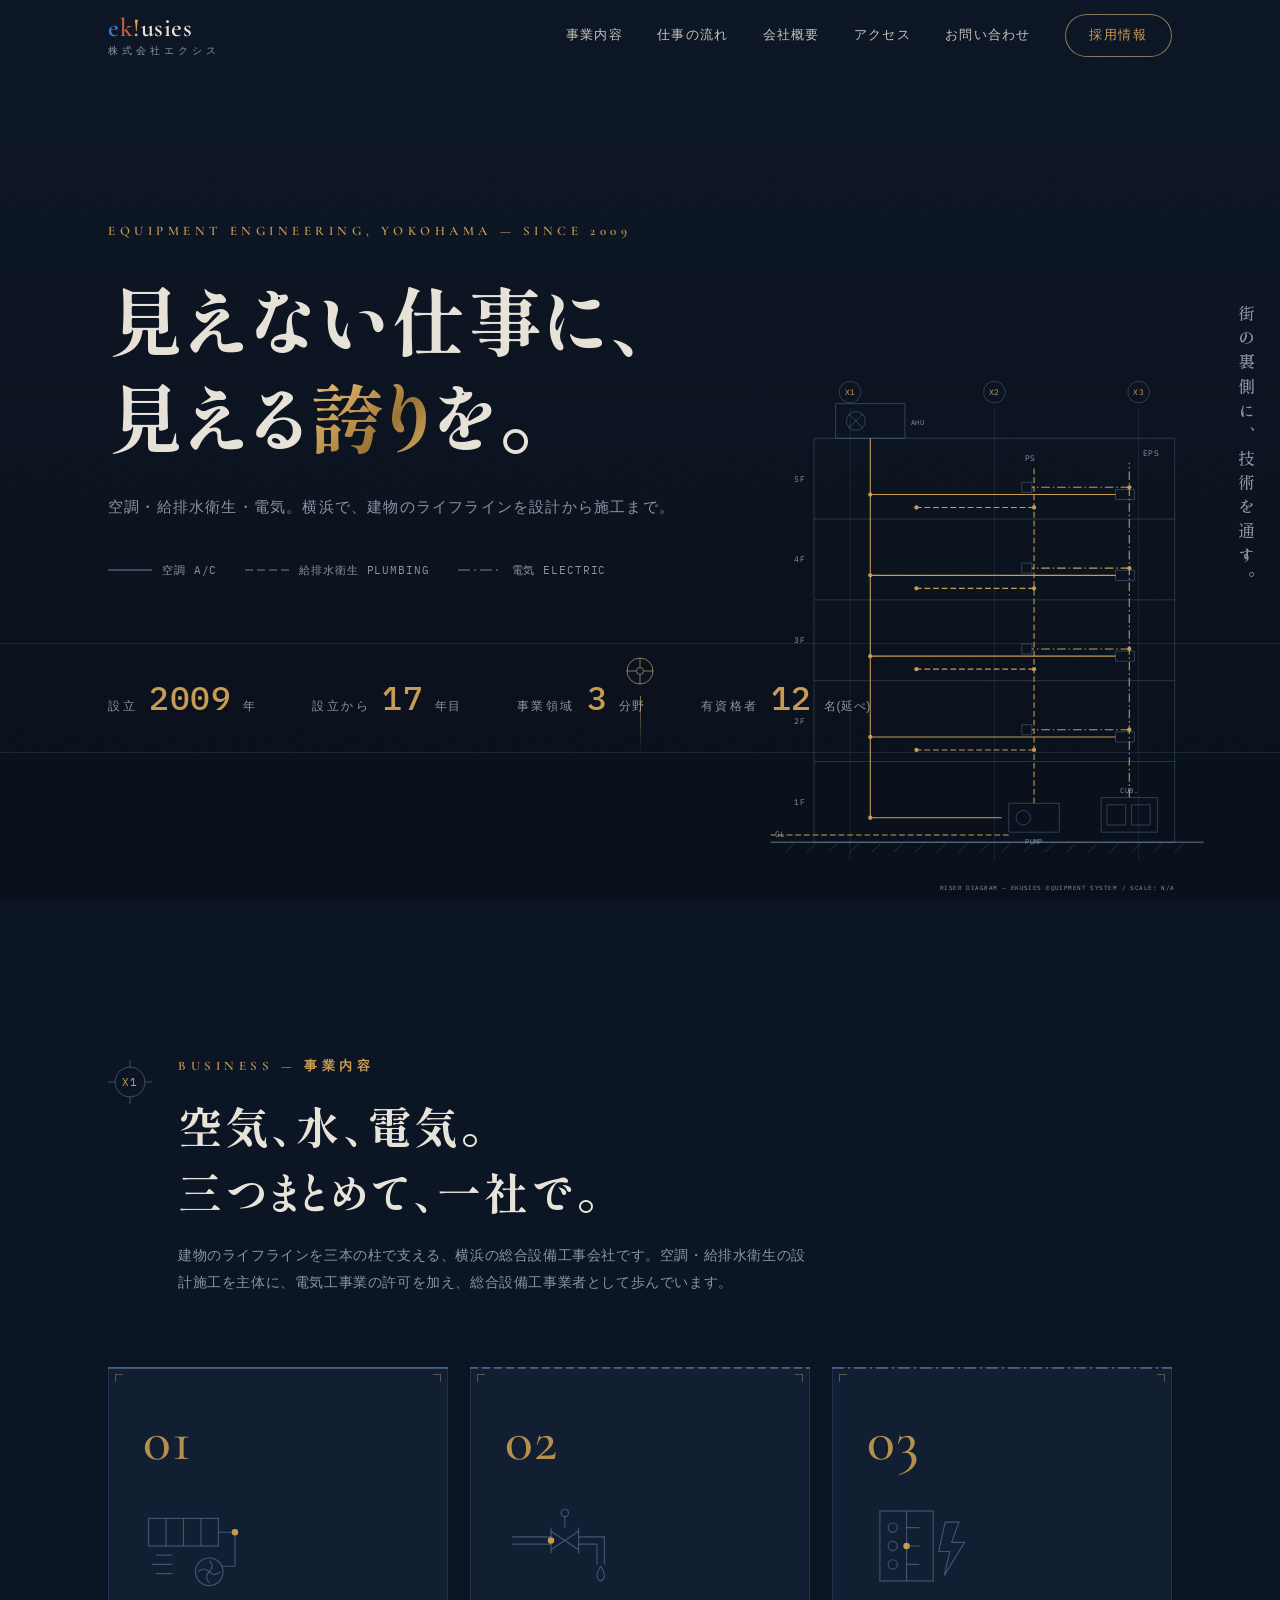
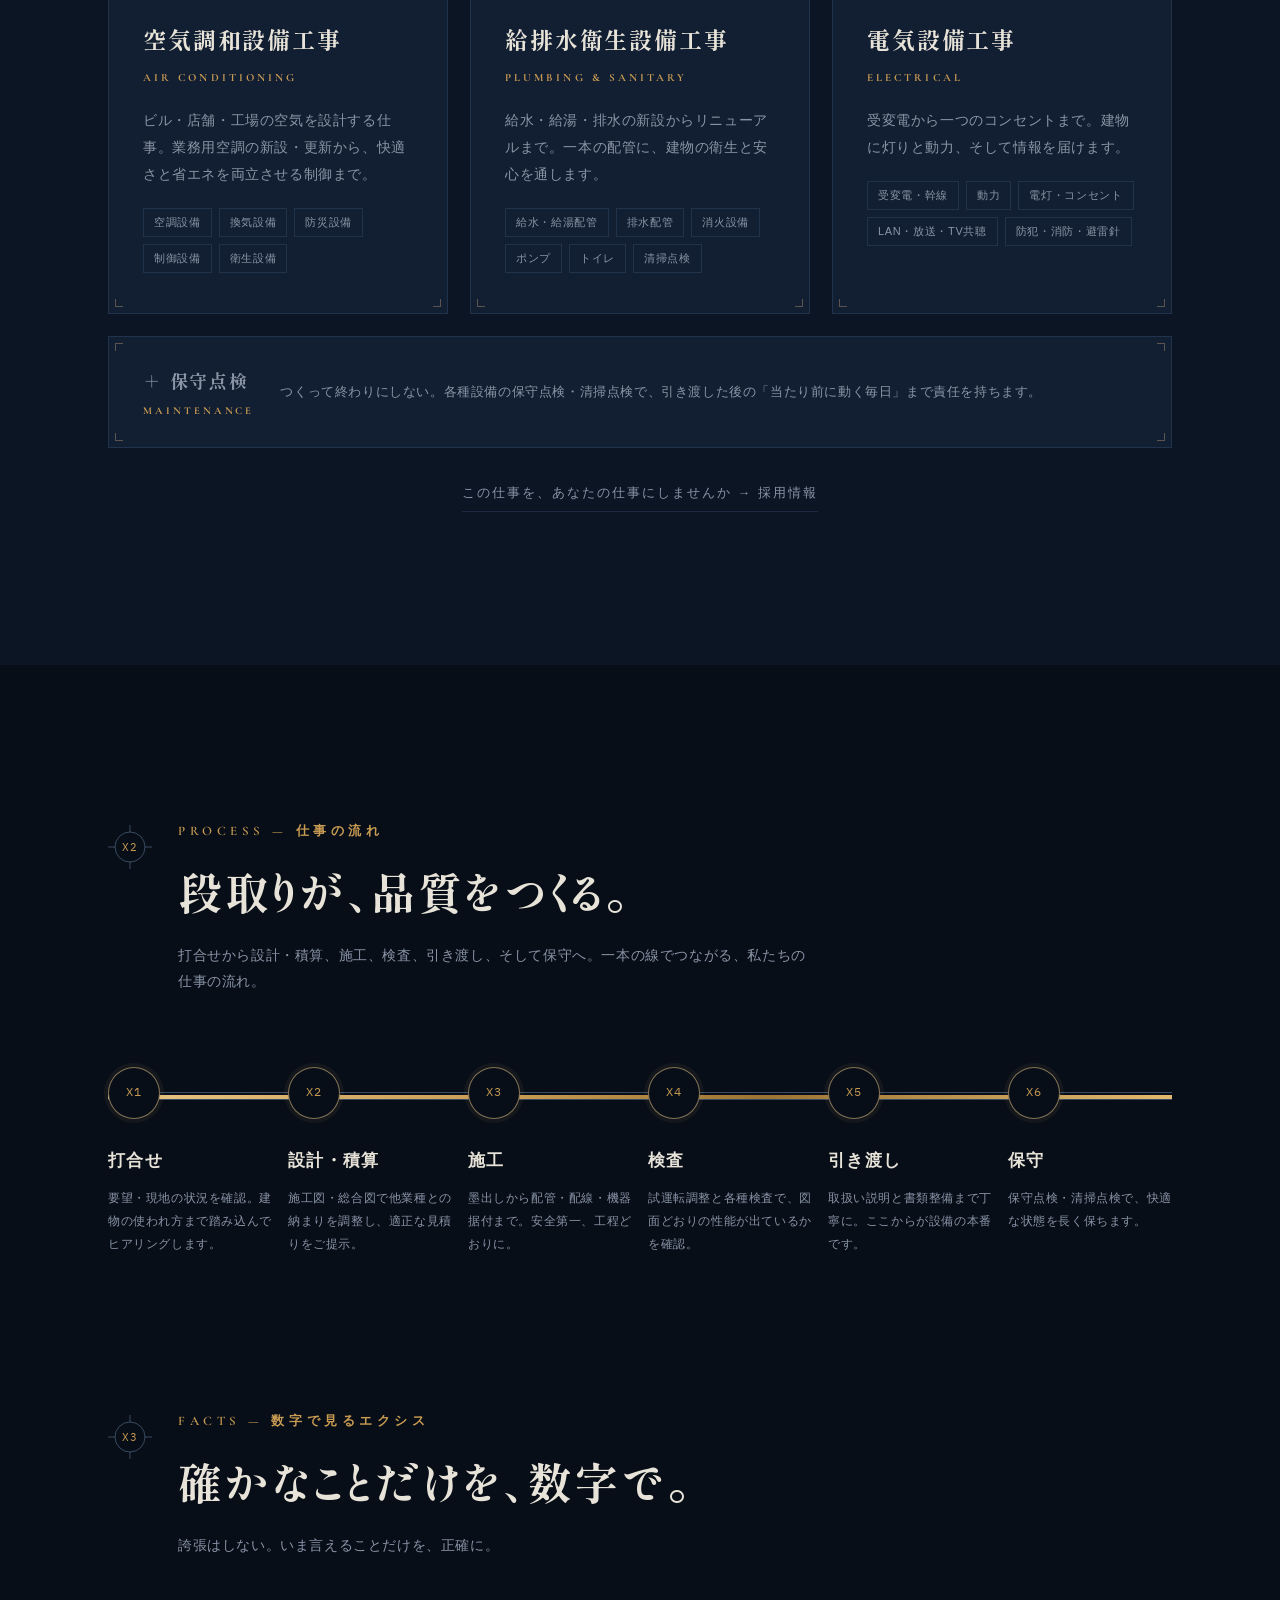
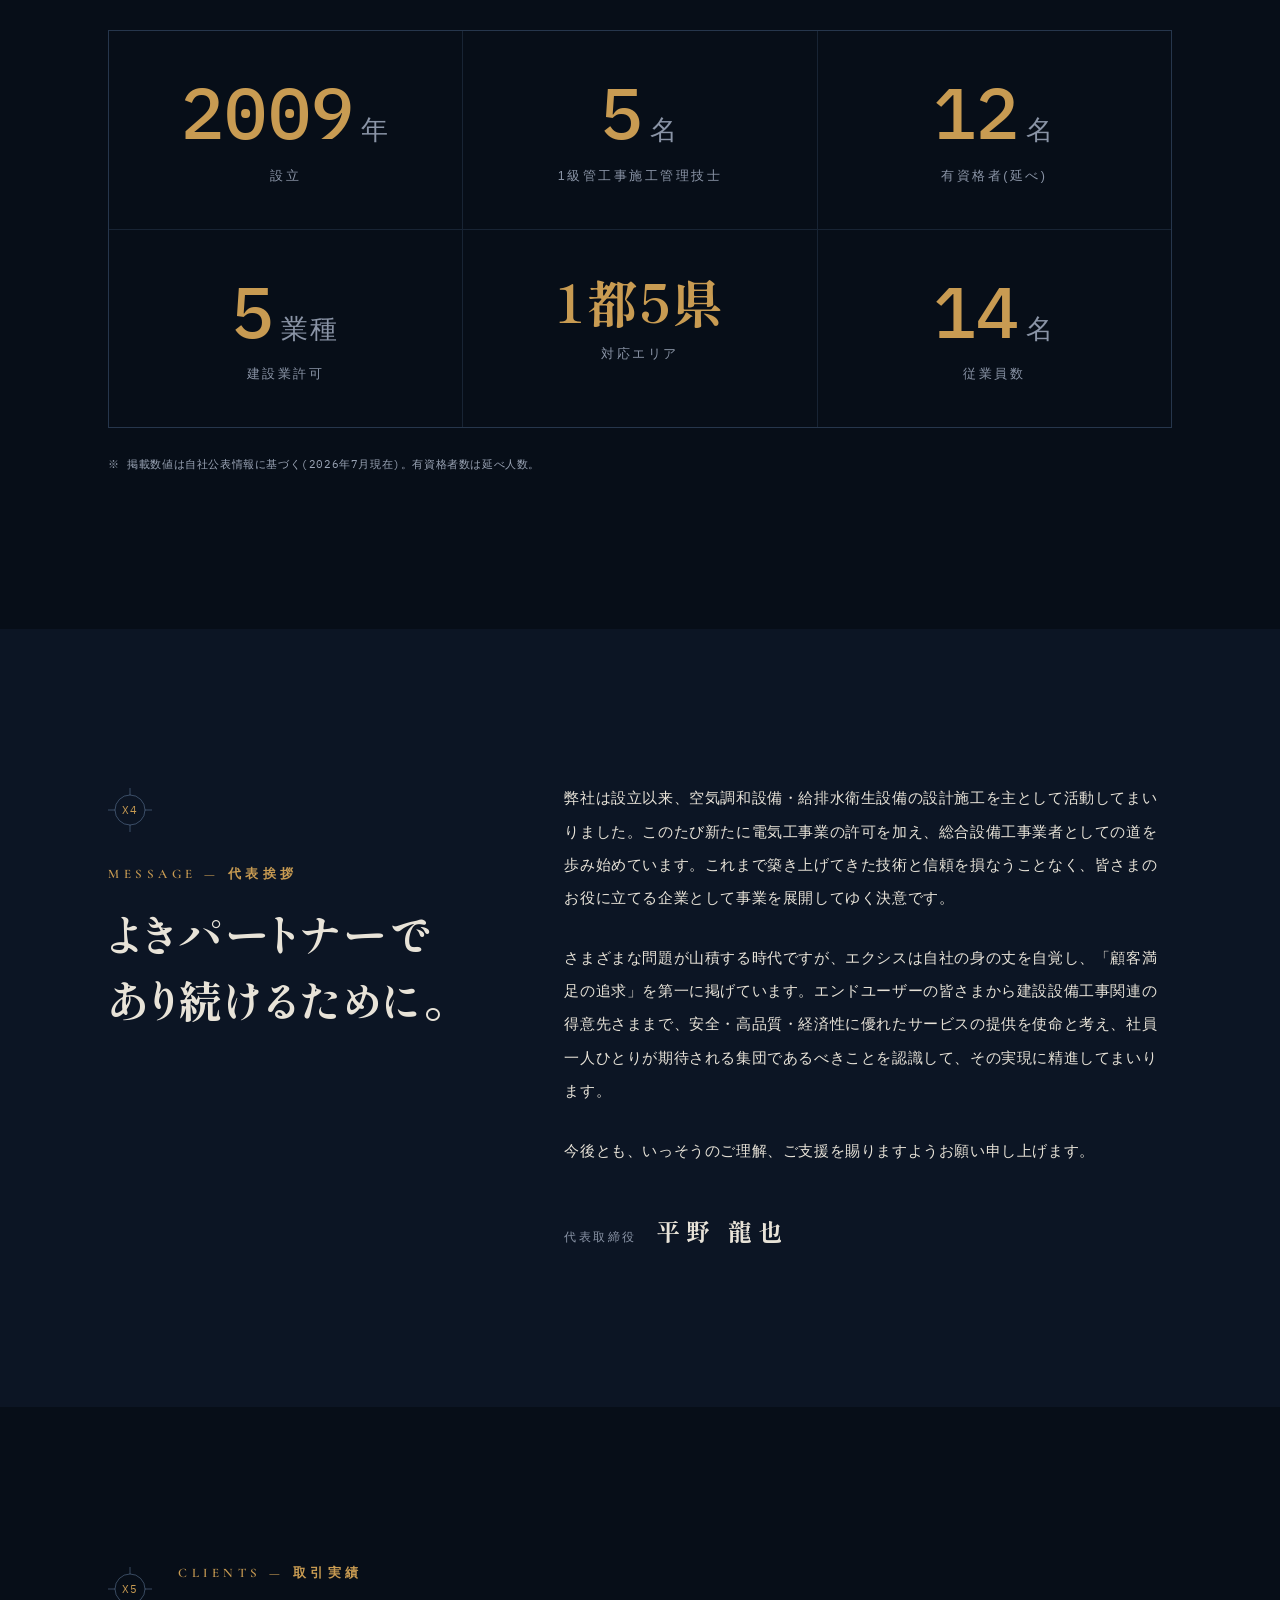
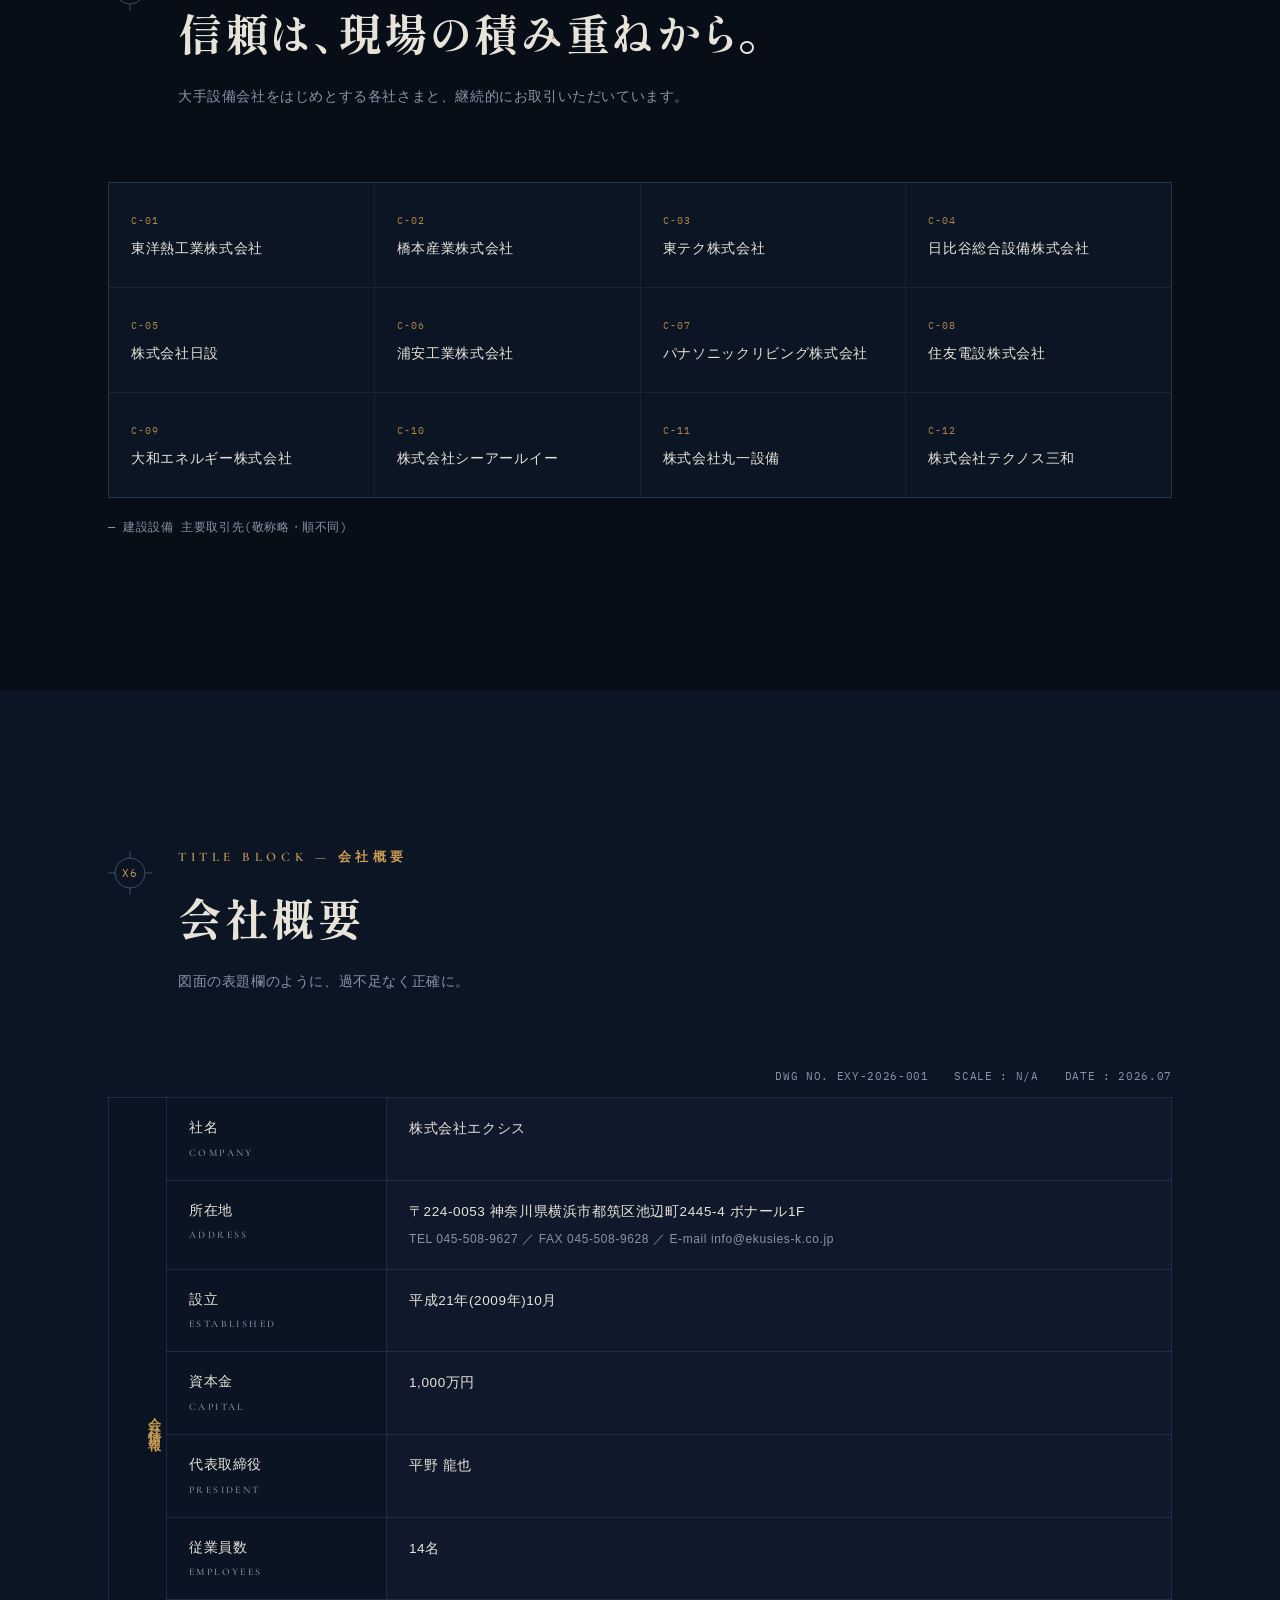
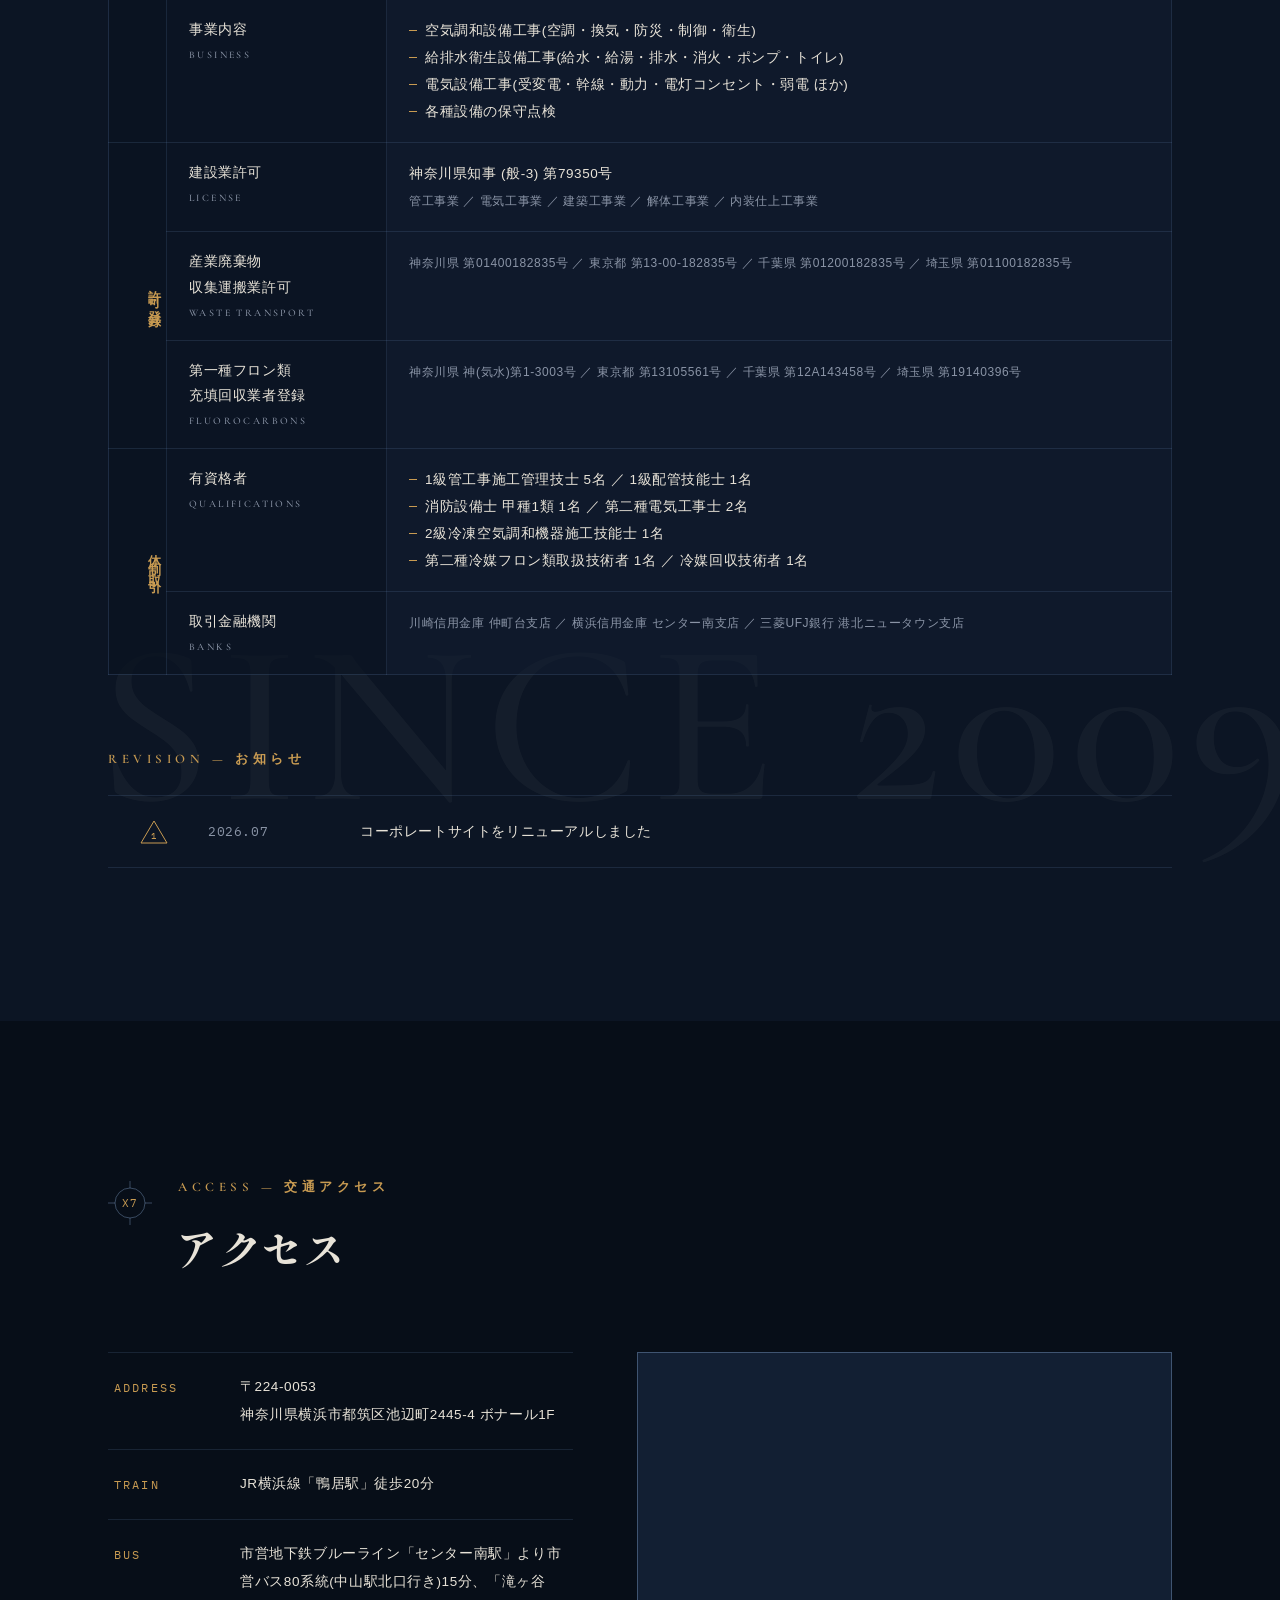
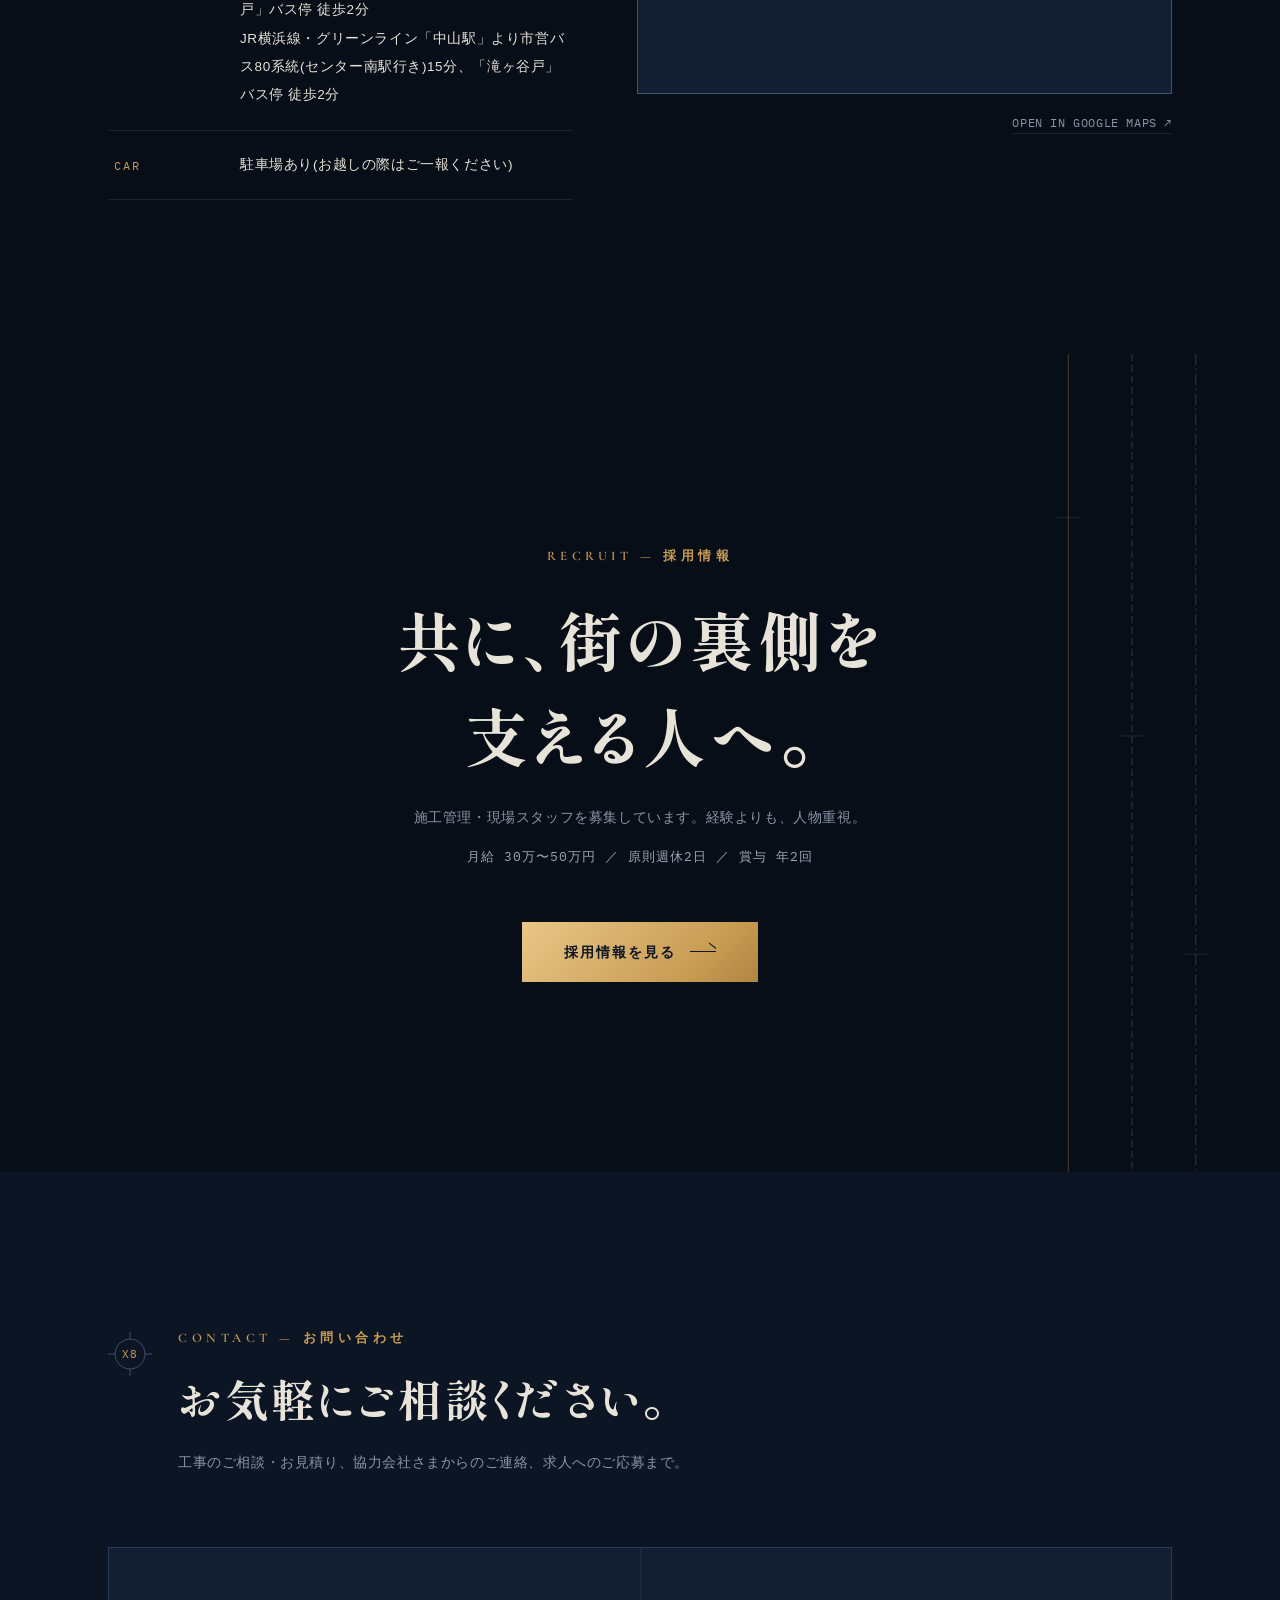
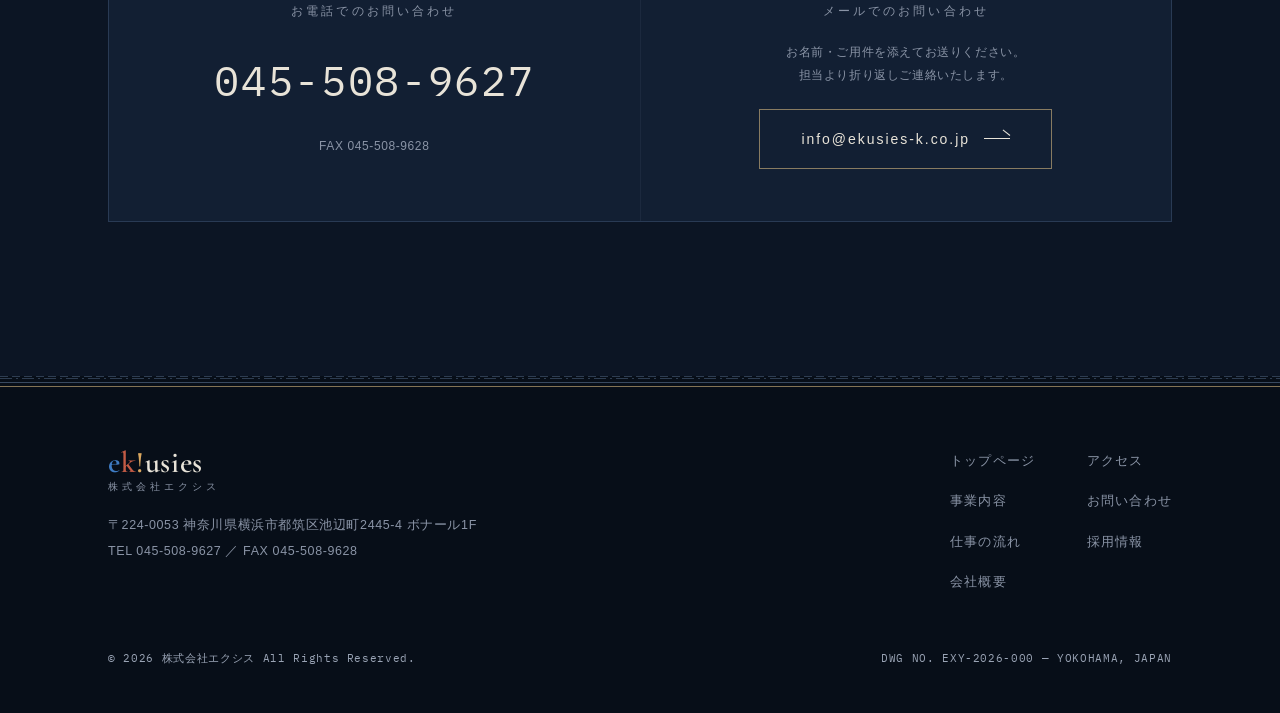
==== index.html @ b8e9c2db "株式会社エクシス コーポレートサイト刷新案 (INKED BLUEPRINT & BRASS) トップページ + 採用特設ページ。旧サイト掲載情報のみ使用。  Co-Authored-By: Clau" ====
<!DOCTYPE html>
<html lang="ja">
<head>
<meta charset="UTF-8">
<meta name="viewport" content="width=device-width, initial-scale=1.0">
<title>株式会社エクシス｜横浜の総合設備工事(空調・給排水衛生・電気)</title>
<meta name="description" content="株式会社エクシスは横浜市都筑区の総合設備工事会社。空気調和・給排水衛生・電気設備の設計施工から保守点検まで、建物のライフラインを一社で支えます。">
<meta property="og:site_name" content="株式会社エクシス">
<meta property="og:title" content="株式会社エクシス｜横浜の総合設備工事">
<meta property="og:description" content="空調・給排水衛生・電気。見えない仕事に、見える誇りを。横浜の総合設備工事会社エクシス。">
<meta property="og:type" content="website">
<link rel="icon" href="data:image/svg+xml,%3Csvg%20xmlns='http://www.w3.org/2000/svg'%20viewBox='0%200%2064%2064'%3E%3Crect%20width='64'%20height='64'%20rx='12'%20fill='%230C1524'/%3E%3Ctext%20x='32'%20y='45'%20font-family='Georgia,serif'%20font-size='34'%20fill='%23C89B52'%20text-anchor='middle'%3Ee!%3C/text%3E%3C/svg%3E">
<link rel="preconnect" href="https://fonts.googleapis.com">
<link rel="preconnect" href="https://fonts.gstatic.com" crossorigin>
<link href="https://fonts.googleapis.com/css2?family=Shippori+Mincho+B1:wght@500;700;800&family=Zen+Kaku+Gothic+New:wght@400;500;700&family=Cormorant+Garamond:ital,wght@0,500;0,600;1,500&family=IBM+Plex+Mono:wght@400;500&display=swap" rel="stylesheet">
<link rel="stylesheet" href="assets/style.css">
<noscript><style>.reveal,.anim-scope .fp{opacity:1!important;transform:none!important}.anim-scope .dp{stroke-dashoffset:0!important;stroke-dasharray:none!important}.pipe-fill{transform:none!important}</style></noscript>
</head>
<body>
<a class="skip-link" href="#main">本文へ移動</a>

<header class="site-header">
  <div class="progress-bar" aria-hidden="true"></div>
  <div class="header-inner">
    <a href="index.html" class="brand" aria-label="株式会社エクシス トップページ">
      <span class="brand-latin"><span class="b-e">e</span><span class="b-k">k</span><span class="b-bang">!</span>usies</span>
      <span class="brand-ja">株式会社エクシス</span>
    </a>
    <nav class="gnav" aria-label="グローバルナビゲーション">
      <a href="#business">事業内容</a>
      <a href="#process">仕事の流れ</a>
      <a href="#company">会社概要</a>
      <a href="#access">アクセス</a>
      <a href="#contact">お問い合わせ</a>
      <a href="recruit.html" class="pill">採用情報</a>
    </nav>
    <a href="recruit.html" class="pill pill-mobile">採用情報</a>
    <button class="nav-toggle" aria-label="メニューを開く" aria-expanded="false">
      <span></span><span></span>
    </button>
  </div>
</header>

<div class="mobile-menu">
  <a href="#business">事業内容<span class="mm-en">BUSINESS</span></a>
  <a href="#process">仕事の流れ<span class="mm-en">PROCESS</span></a>
  <a href="#company">会社概要<span class="mm-en">COMPANY</span></a>
  <a href="#access">アクセス<span class="mm-en">ACCESS</span></a>
  <a href="#contact">お問い合わせ<span class="mm-en">CONTACT</span></a>
  <a href="recruit.html" class="mm-recruit">採用情報<span class="mm-en">RECRUIT</span></a>
</div>

<main id="main">

<!-- ============ HERO ============ -->
<section class="hero">
  <div class="hero-riser anim-scope" aria-hidden="true">
    <svg viewBox="0 0 1100 780" preserveAspectRatio="xMaxYMax meet">
      <!-- 補助線・躯体 -->
      <g stroke="rgba(137,170,214,0.32)" stroke-width="1" fill="none">
        <path class="dp" pathLength="1" d="M560 140 H1060 V700 H560 Z"/>
        <line class="dp" pathLength="1" x1="560" y1="252" x2="1060" y2="252"/>
        <line class="dp" pathLength="1" x1="560" y1="364" x2="1060" y2="364"/>
        <line class="dp" pathLength="1" x1="560" y1="476" x2="1060" y2="476"/>
        <line class="dp" pathLength="1" x1="560" y1="588" x2="1060" y2="588"/>
        <line class="dp" pathLength="1" x1="500" y1="700" x2="1100" y2="700" stroke-width="2" stroke="rgba(137,170,214,0.45)"/>
      </g>
      <!-- 通り芯 -->
      <g stroke="rgba(137,170,214,0.18)" stroke-width="1" fill="none">
        <line class="dp" pathLength="1" x1="610" y1="98" x2="610" y2="724"/>
        <line class="dp" pathLength="1" x1="810" y1="98" x2="810" y2="724"/>
        <line class="dp" pathLength="1" x1="1010" y1="98" x2="1010" y2="724"/>
      </g>
      <g class="fp" fill="none" stroke="rgba(137,170,214,0.38)">
        <circle cx="610" cy="76" r="15"/><circle cx="810" cy="76" r="15"/><circle cx="1010" cy="76" r="15"/>
      </g>
      <g class="fp" font-family="'IBM Plex Mono',monospace" font-size="10.5" fill="#8A94A6">
        <text x="610" y="80" text-anchor="middle" fill="#C89B52">X1</text>
        <text x="810" y="80" text-anchor="middle" fill="#C89B52">X2</text>
        <text x="1010" y="80" text-anchor="middle" fill="#C89B52">X3</text>
        <text x="548" y="200" text-anchor="end">5F</text>
        <text x="548" y="312" text-anchor="end">4F</text>
        <text x="548" y="424" text-anchor="end">3F</text>
        <text x="548" y="536" text-anchor="end">2F</text>
        <text x="548" y="648" text-anchor="end">1F</text>
        <text x="506" y="692">GL</text>
        <text x="852" y="172">PS</text>
        <text x="1016" y="164">EPS</text>
        <text x="1060" y="766" text-anchor="end" font-size="9">RISER DIAGRAM — EKUSIES EQUIPMENT SYSTEM / SCALE: N/A</text>
      </g>
      <!-- GLハッチ -->
      <g class="fp" stroke="rgba(137,170,214,0.3)" stroke-width="1">
        <path d="M520 714 l12 -12 M550 714 l12 -12 M580 714 l12 -12 M610 714 l12 -12 M640 714 l12 -12 M670 714 l12 -12 M700 714 l12 -12 M730 714 l12 -12 M760 714 l12 -12 M790 714 l12 -12 M820 714 l12 -12 M850 714 l12 -12 M880 714 l12 -12 M910 714 l12 -12 M940 714 l12 -12 M970 714 l12 -12 M1000 714 l12 -12 M1030 714 l12 -12 M1060 714 l12 -12"/>
      </g>
      <!-- 機器 -->
      <g stroke="rgba(137,170,214,0.42)" stroke-width="1" fill="none">
        <rect class="dp" pathLength="1" x="590" y="92" width="96" height="48"/>
        <circle class="dp" pathLength="1" cx="618" cy="116" r="13"/>
        <line class="dp" pathLength="1" x1="608" y1="106" x2="628" y2="126"/>
        <line class="dp" pathLength="1" x1="628" y1="106" x2="608" y2="126"/>
        <rect class="dp" pathLength="1" x="830" y="646" width="70" height="40"/>
        <circle class="dp" pathLength="1" cx="850" cy="666" r="10"/>
        <rect class="dp" pathLength="1" x="958" y="638" width="78" height="48"/>
        <rect class="dp" pathLength="1" x="966" y="648" width="26" height="28"/>
        <rect class="dp" pathLength="1" x="1000" y="648" width="26" height="28"/>
      </g>
      <g class="fp" font-family="'IBM Plex Mono',monospace" font-size="9.5" fill="#8A94A6">
        <text x="694" y="122">AHU</text>
        <text x="865" y="702" text-anchor="middle">PUMP</text>
        <text x="997" y="632" text-anchor="middle">CUB.</text>
      </g>
      <!-- 空調 = 実線(真鍮) -->
      <g stroke="#C89B52" stroke-width="1.5" fill="none">
        <line class="dp" pathLength="1" x1="638" y1="140" x2="638" y2="666"/>
        <line class="dp" pathLength="1" x1="638" y1="218" x2="978" y2="218"/>
        <line class="dp" pathLength="1" x1="638" y1="330" x2="978" y2="330"/>
        <line class="dp" pathLength="1" x1="638" y1="442" x2="978" y2="442"/>
        <line class="dp" pathLength="1" x1="638" y1="554" x2="978" y2="554"/>
        <line class="dp" pathLength="1" x1="638" y1="666" x2="820" y2="666"/>
      </g>
      <g stroke="rgba(137,170,214,0.42)" stroke-width="1" fill="none">
        <rect class="dp" pathLength="1" x="978" y="211" width="26" height="14"/>
        <rect class="dp" pathLength="1" x="978" y="323" width="26" height="14"/>
        <rect class="dp" pathLength="1" x="978" y="435" width="26" height="14"/>
        <rect class="dp" pathLength="1" x="978" y="547" width="26" height="14"/>
      </g>
      <!-- 給排水 = 破線(真鍮) -->
      <g class="fp" stroke="#C89B52" stroke-width="1.5" fill="none" stroke-dasharray="8 4">
        <line x1="865" y1="646" x2="865" y2="182"/>
        <line x1="865" y1="236" x2="702" y2="236"/>
        <line x1="865" y1="348" x2="702" y2="348"/>
        <line x1="865" y1="460" x2="702" y2="460"/>
        <line x1="865" y1="572" x2="702" y2="572"/>
        <line x1="830" y1="690" x2="500" y2="690"/>
      </g>
      <!-- 電気 = 一点鎖線(真鍮) -->
      <g class="fp" stroke="#C89B52" stroke-width="1.5" fill="none" stroke-dasharray="12 4 2 4">
        <line x1="997" y1="638" x2="997" y2="174"/>
        <line x1="997" y1="208" x2="862" y2="208"/>
        <line x1="997" y1="320" x2="862" y2="320"/>
        <line x1="997" y1="432" x2="862" y2="432"/>
        <line x1="997" y1="544" x2="862" y2="544"/>
      </g>
      <g stroke="rgba(137,170,214,0.42)" stroke-width="1" fill="none">
        <rect class="dp" pathLength="1" x="848" y="201" width="14" height="14"/>
        <rect class="dp" pathLength="1" x="848" y="313" width="14" height="14"/>
        <rect class="dp" pathLength="1" x="848" y="425" width="14" height="14"/>
        <rect class="dp" pathLength="1" x="848" y="537" width="14" height="14"/>
      </g>
      <!-- 節点 -->
      <g class="fp" fill="#C89B52" stroke="none">
        <circle cx="638" cy="218" r="3"/><circle cx="638" cy="330" r="3"/><circle cx="638" cy="442" r="3"/><circle cx="638" cy="554" r="3"/><circle cx="638" cy="666" r="3"/>
        <circle cx="865" cy="236" r="3"/><circle cx="865" cy="348" r="3"/><circle cx="865" cy="460" r="3"/><circle cx="865" cy="572" r="3"/>
        <circle cx="702" cy="236" r="3"/><circle cx="702" cy="348" r="3"/><circle cx="702" cy="460" r="3"/><circle cx="702" cy="572" r="3"/>
        <circle cx="997" cy="208" r="3"/><circle cx="997" cy="320" r="3"/><circle cx="997" cy="432" r="3"/><circle cx="997" cy="544" r="3"/>
      </g>
    </svg>
  </div>

  <div class="hero-inner container">
    <div class="hero-copy">
      <span class="en-label hero-overline reveal in-view">EQUIPMENT ENGINEERING, YOKOHAMA — SINCE 2009</span>
      <h1 class="hero-title reveal in-view" data-d="1">見えない仕事に、<br>見える<span class="brass-text">誇り</span>を。</h1>
      <p class="hero-sub reveal in-view" data-d="2">空調・給排水衛生・電気。横浜で、建物のライフラインを設計から施工まで。</p>
      <ul class="hero-legend reveal in-view" data-d="3" aria-label="事業領域の凡例">
        <li><span class="legend-line lt-solid"></span>空調 A/C</li>
        <li><span class="legend-line lt-dash"></span>給排水衛生 PLUMBING</li>
        <li><span class="legend-line lt-dashdot"></span>電気 ELECTRIC</li>
      </ul>
    </div>
  </div>

  <p class="hero-vertical" aria-hidden="true">街の裏側に、技術を通す。</p>

  <div class="scroll-cue" aria-hidden="true">
    <svg class="valve" width="30" height="30" viewBox="0 0 30 30">
      <circle cx="15" cy="15" r="13" stroke-width="1"/>
      <circle cx="15" cy="15" r="3.5" stroke-width="1"/>
      <line x1="15" y1="2" x2="15" y2="11" stroke-width="1"/>
      <line x1="15" y1="19" x2="15" y2="28" stroke-width="1"/>
      <line x1="2" y1="15" x2="11" y2="15" stroke-width="1"/>
      <line x1="19" y1="15" x2="28" y2="15" stroke-width="1"/>
    </svg>
    <span class="stem"></span>
  </div>

  <div class="hero-ticker anim-scope reveal in-view" data-d="4">
    <div class="ticker-inner">
      <div class="tick"><span class="t-label">設立</span><span class="t-num" data-count="2009" data-start="1979">2009</span><span class="t-unit">年</span></div>
      <div class="tick"><span class="t-label">設立から</span><span class="t-num" data-count="17">17</span><span class="t-unit">年目</span></div>
      <div class="tick"><span class="t-label">事業領域</span><span class="t-num" data-count="3">3</span><span class="t-unit">分野</span></div>
      <div class="tick"><span class="t-label">有資格者</span><span class="t-num" data-count="12">12</span><span class="t-unit">名(延べ)</span></div>
    </div>
  </div>
</section>

<!-- ============ 01 BUSINESS ============ -->
<section class="section" id="business">
  <div class="container">
    <div class="sec-head reveal">
      <span class="axis-mark" aria-hidden="true">
        <svg width="44" height="44" viewBox="0 0 44 44">
          <circle cx="22" cy="22" r="15" stroke-width="1"/>
          <line x1="22" y1="0" x2="22" y2="7"/><line x1="22" y1="37" x2="22" y2="44"/>
          <line x1="0" y1="22" x2="7" y2="22"/><line x1="37" y1="22" x2="44" y2="22"/>
          <text x="22" y="26" text-anchor="middle">X1</text>
        </svg>
      </span>
      <div>
        <p class="en-label">BUSINESS — 事業内容</p>
        <h2 class="sec-title">空気、水、電気。<br>三つまとめて、一社で。</h2>
        <p class="sec-lead">建物のライフラインを三本の柱で支える、横浜の総合設備工事会社です。空調・給排水衛生の設計施工を主体に、電気工事業の許可を加え、総合設備工事業者として歩んでいます。</p>
      </div>
    </div>

    <div class="pillar-grid">
      <article class="pillar-card lt-solid reveal" data-d="1">
        <span class="tick-corner tl"></span><span class="tick-corner tr"></span><span class="tick-corner bl"></span><span class="tick-corner br"></span>
        <p class="pillar-num">01</p>
        <div class="pillar-icon" aria-hidden="true">
          <svg viewBox="0 0 130 100">
            <rect x="6" y="20" width="76" height="30"/>
            <line x1="25" y1="20" x2="25" y2="50"/><line x1="44" y1="20" x2="44" y2="50"/><line x1="63" y1="20" x2="63" y2="50"/>
            <path d="M82 35 H100 V72 H86"/>
            <circle cx="72" cy="78" r="15"/>
            <path d="M72 66 q6 6 0 12 q-6 6 0 12 M60 78 q6 -6 12 0 q6 6 12 0"/>
            <path d="M14 60 h18 M10 70 h22 M14 80 h18"/>
            <circle class="node" cx="100" cy="35" r="3.5"/>
          </svg>
        </div>
        <h3 class="pillar-title">空気調和設備工事<span class="pillar-title-en">Air Conditioning</span></h3>
        <p class="pillar-desc">ビル・店舗・工場の空気を設計する仕事。業務用空調の新設・更新から、快適さと省エネを両立させる制御まで。</p>
        <ul class="pillar-tags">
          <li>空調設備</li><li>換気設備</li><li>防災設備</li><li>制御設備</li><li>衛生設備</li>
        </ul>
      </article>

      <article class="pillar-card lt-dash reveal" data-d="2">
        <span class="tick-corner tl"></span><span class="tick-corner tr"></span><span class="tick-corner bl"></span><span class="tick-corner br"></span>
        <p class="pillar-num">02</p>
        <div class="pillar-icon" aria-hidden="true">
          <svg viewBox="0 0 130 100">
            <path d="M8 40 H50 M8 48 H50"/>
            <path d="M50 30 V58 M80 30 V58"/>
            <path d="M50 34 L80 54 M50 54 L80 34"/>
            <line x1="65" y1="30" x2="65" y2="18"/>
            <circle cx="65" cy="14" r="4"/>
            <path d="M80 40 H108 V70 M80 48 H100 V70"/>
            <path d="M104 78 q-8 12 0 16 q8 -4 0 -16" transform="translate(0 -6)"/>
            <circle class="node" cx="50" cy="44" r="3.5"/>
          </svg>
        </div>
        <h3 class="pillar-title">給排水衛生設備工事<span class="pillar-title-en">Plumbing &amp; Sanitary</span></h3>
        <p class="pillar-desc">給水・給湯・排水の新設からリニューアルまで。一本の配管に、建物の衛生と安心を通します。</p>
        <ul class="pillar-tags">
          <li>給水・給湯配管</li><li>排水配管</li><li>消火設備</li><li>ポンプ</li><li>トイレ</li><li>清掃点検</li>
        </ul>
      </article>

      <article class="pillar-card lt-dashdot reveal" data-d="3">
        <span class="tick-corner tl"></span><span class="tick-corner tr"></span><span class="tick-corner bl"></span><span class="tick-corner br"></span>
        <p class="pillar-num">03</p>
        <div class="pillar-icon" aria-hidden="true">
          <svg viewBox="0 0 130 100">
            <rect x="14" y="12" width="58" height="76"/>
            <line x1="43" y1="12" x2="43" y2="88"/>
            <circle cx="28" cy="30" r="5"/><circle cx="28" cy="50" r="5"/><circle cx="28" cy="70" r="5"/>
            <path d="M43 30 h14 M43 50 h14 M43 70 h14"/>
            <path d="M85 24 L100 24 L92 46 L106 46 L84 82 L90 56 L78 56 Z"/>
            <circle class="node" cx="43" cy="50" r="3.5"/>
          </svg>
        </div>
        <h3 class="pillar-title">電気設備工事<span class="pillar-title-en">Electrical</span></h3>
        <p class="pillar-desc">受変電から一つのコンセントまで。建物に灯りと動力、そして情報を届けます。</p>
        <ul class="pillar-tags">
          <li>受変電・幹線</li><li>動力</li><li>電灯・コンセント</li><li>LAN・放送・TV共聴</li><li>防犯・消防・避雷針</li>
        </ul>
      </article>
    </div>

    <div class="maint-strip reveal" data-d="2">
      <span class="tick-corner tl"></span><span class="tick-corner tr"></span><span class="tick-corner bl"></span><span class="tick-corner br"></span>
      <div>
        <p class="m-label">＋ 保守点検<span class="m-en">MAINTENANCE</span></p>
      </div>
      <p>つくって終わりにしない。各種設備の保守点検・清掃点検で、引き渡した後の「当たり前に動く毎日」まで責任を持ちます。</p>
    </div>

    <div style="text-align:center;">
      <a class="inline-recruit-link" href="recruit.html">この仕事を、あなたの仕事にしませんか → 採用情報</a>
    </div>
  </div>
</section>

<!-- ============ 02 PROCESS ============ -->
<section class="section section--deep process" id="process">
  <div class="container">
    <div class="sec-head reveal">
      <span class="axis-mark" aria-hidden="true">
        <svg width="44" height="44" viewBox="0 0 44 44">
          <circle cx="22" cy="22" r="15" stroke-width="1"/>
          <line x1="22" y1="0" x2="22" y2="7"/><line x1="22" y1="37" x2="22" y2="44"/>
          <line x1="0" y1="22" x2="7" y2="22"/><line x1="37" y1="22" x2="44" y2="22"/>
          <text x="22" y="26" text-anchor="middle">X2</text>
        </svg>
      </span>
      <div>
        <p class="en-label">PROCESS — 仕事の流れ</p>
        <h2 class="sec-title">段取りが、品質をつくる。</h2>
        <p class="sec-lead">打合せから設計・積算、施工、検査、引き渡し、そして保守へ。一本の線でつながる、私たちの仕事の流れ。</p>
      </div>
    </div>

    <div class="pipe-track anim-scope">
      <div class="pipe-rail" aria-hidden="true"><span class="pipe-fill"></span></div>
      <ol class="step-grid">
        <li class="step">
          <span class="step-node">X1</span>
          <h3 class="step-name">打合せ</h3>
          <p class="step-desc">要望・現地の状況を確認。建物の使われ方まで踏み込んでヒアリングします。</p>
        </li>
        <li class="step">
          <span class="step-node">X2</span>
          <h3 class="step-name">設計・積算</h3>
          <p class="step-desc">施工図・総合図で他業種との納まりを調整し、適正な見積りをご提示。</p>
        </li>
        <li class="step">
          <span class="step-node">X3</span>
          <h3 class="step-name">施工</h3>
          <p class="step-desc">墨出しから配管・配線・機器据付まで。安全第一、工程どおりに。</p>
        </li>
        <li class="step">
          <span class="step-node">X4</span>
          <h3 class="step-name">検査</h3>
          <p class="step-desc">試運転調整と各種検査で、図面どおりの性能が出ているかを確認。</p>
        </li>
        <li class="step">
          <span class="step-node">X5</span>
          <h3 class="step-name">引き渡し</h3>
          <p class="step-desc">取扱い説明と書類整備まで丁寧に。ここからが設備の本番です。</p>
        </li>
        <li class="step">
          <span class="step-node">X6</span>
          <h3 class="step-name">保守</h3>
          <p class="step-desc">保守点検・清掃点検で、快適な状態を長く保ちます。</p>
        </li>
      </ol>
    </div>
  </div>
</section>

<!-- ============ 03 FACTS ============ -->
<section class="section section--deep" id="facts" style="padding-top:0;">
  <div class="container">
    <div class="sec-head reveal">
      <span class="axis-mark" aria-hidden="true">
        <svg width="44" height="44" viewBox="0 0 44 44">
          <circle cx="22" cy="22" r="15" stroke-width="1"/>
          <line x1="22" y1="0" x2="22" y2="7"/><line x1="22" y1="37" x2="22" y2="44"/>
          <line x1="0" y1="22" x2="7" y2="22"/><line x1="37" y1="22" x2="44" y2="22"/>
          <text x="22" y="26" text-anchor="middle">X3</text>
        </svg>
      </span>
      <div>
        <p class="en-label">FACTS — 数字で見るエクシス</p>
        <h2 class="sec-title">確かなことだけを、数字で。</h2>
        <p class="sec-lead">誇張はしない。いま言えることだけを、正確に。</p>
      </div>
    </div>

    <div class="stat-grid anim-scope reveal">
      <div class="stat-tile">
        <p class="stat-num"><span data-count="2009" data-start="1979">2009</span><span class="unit">年</span></p>
        <p class="stat-label">設立</p>
      </div>
      <div class="stat-tile">
        <p class="stat-num"><span data-count="5">5</span><span class="unit">名</span></p>
        <p class="stat-label">1級管工事施工管理技士</p>
      </div>
      <div class="stat-tile">
        <p class="stat-num"><span data-count="12">12</span><span class="unit">名</span></p>
        <p class="stat-label">有資格者(延べ)</p>
      </div>
      <div class="stat-tile">
        <p class="stat-num"><span data-count="5">5</span><span class="unit">業種</span></p>
        <p class="stat-label">建設業許可</p>
      </div>
      <div class="stat-tile">
        <p class="stat-num txt">1都5県</p>
        <p class="stat-label">対応エリア</p>
      </div>
      <div class="stat-tile">
        <p class="stat-num"><span data-count="14">14</span><span class="unit">名</span></p>
        <p class="stat-label">従業員数</p>
      </div>
    </div>
    <p class="stat-foot">※ 掲載数値は自社公表情報に基づく(2026年7月現在)。有資格者数は延べ人数。</p>
  </div>
</section>

<!-- ============ 04 MESSAGE ============ -->
<section class="section" id="message">
  <div class="container">
    <div class="message-wrap">
      <div class="message-side reveal">
        <span class="axis-mark" aria-hidden="true" style="display:inline-block;margin-bottom:20px;">
          <svg width="44" height="44" viewBox="0 0 44 44">
            <circle cx="22" cy="22" r="15" stroke-width="1"/>
            <line x1="22" y1="0" x2="22" y2="7"/><line x1="22" y1="37" x2="22" y2="44"/>
            <line x1="0" y1="22" x2="7" y2="22"/><line x1="37" y1="22" x2="44" y2="22"/>
            <text x="22" y="26" text-anchor="middle">X4</text>
          </svg>
        </span>
        <p class="en-label">MESSAGE — 代表挨拶</p>
        <h2 class="sec-title">よきパートナーで<br>あり続けるために。</h2>
      </div>
      <div class="message-body reveal" data-d="1">
        <p>弊社は設立以来、空気調和設備・給排水衛生設備の設計施工を主として活動してまいりました。このたび新たに電気工事業の許可を加え、総合設備工事業者としての道を歩み始めています。これまで築き上げてきた技術と信頼を損なうことなく、皆さまのお役に立てる企業として事業を展開してゆく決意です。</p>
        <p>さまざまな問題が山積する時代ですが、エクシスは自社の身の丈を自覚し、「顧客満足の追求」を第一に掲げています。エンドユーザーの皆さまから建設設備工事関連の得意先さままで、安全・高品質・経済性に優れたサービスの提供を使命と考え、社員一人ひとりが期待される集団であるべきことを認識して、その実現に精進してまいります。</p>
        <p>今後とも、いっそうのご理解、ご支援を賜りますようお願い申し上げます。</p>
        <div class="message-sign">
          <span class="s-role">代表取締役</span>
          <span class="s-name">平野 龍也</span>
        </div>
      </div>
    </div>
  </div>
</section>

<!-- ============ 05 CLIENTS ============ -->
<section class="section section--deep" id="clients">
  <div class="container">
    <div class="sec-head reveal">
      <span class="axis-mark" aria-hidden="true">
        <svg width="44" height="44" viewBox="0 0 44 44">
          <circle cx="22" cy="22" r="15" stroke-width="1"/>
          <line x1="22" y1="0" x2="22" y2="7"/><line x1="22" y1="37" x2="22" y2="44"/>
          <line x1="0" y1="22" x2="7" y2="22"/><line x1="37" y1="22" x2="44" y2="22"/>
          <text x="22" y="26" text-anchor="middle">X5</text>
        </svg>
      </span>
      <div>
        <p class="en-label">CLIENTS — 取引実績</p>
        <h2 class="sec-title">信頼は、現場の積み重ねから。</h2>
        <p class="sec-lead">大手設備会社をはじめとする各社さまと、継続的にお取引いただいています。</p>
      </div>
    </div>

    <div class="client-grid reveal">
      <div class="client-cell"><span class="c-idx">C-01</span><span class="c-name">東洋熱工業株式会社</span></div>
      <div class="client-cell"><span class="c-idx">C-02</span><span class="c-name">橋本産業株式会社</span></div>
      <div class="client-cell"><span class="c-idx">C-03</span><span class="c-name">東テク株式会社</span></div>
      <div class="client-cell"><span class="c-idx">C-04</span><span class="c-name">日比谷総合設備株式会社</span></div>
      <div class="client-cell"><span class="c-idx">C-05</span><span class="c-name">株式会社日設</span></div>
      <div class="client-cell"><span class="c-idx">C-06</span><span class="c-name">浦安工業株式会社</span></div>
      <div class="client-cell"><span class="c-idx">C-07</span><span class="c-name">パナソニックリビング株式会社</span></div>
      <div class="client-cell"><span class="c-idx">C-08</span><span class="c-name">住友電設株式会社</span></div>
      <div class="client-cell"><span class="c-idx">C-09</span><span class="c-name">大和エネルギー株式会社</span></div>
      <div class="client-cell"><span class="c-idx">C-10</span><span class="c-name">株式会社シーアールイー</span></div>
      <div class="client-cell"><span class="c-idx">C-11</span><span class="c-name">株式会社丸一設備</span></div>
      <div class="client-cell"><span class="c-idx">C-12</span><span class="c-name">株式会社テクノス三和</span></div>
    </div>
    <p class="client-note">— 建設設備 主要取引先(敬称略・順不同)</p>
  </div>
</section>

<!-- ============ 06 COMPANY ============ -->
<section class="section" id="company" style="overflow:hidden;">
  <p class="since-bg" aria-hidden="true">SINCE 2009</p>
  <div class="container">
    <div class="sec-head reveal">
      <span class="axis-mark" aria-hidden="true">
        <svg width="44" height="44" viewBox="0 0 44 44">
          <circle cx="22" cy="22" r="15" stroke-width="1"/>
          <line x1="22" y1="0" x2="22" y2="7"/><line x1="22" y1="37" x2="22" y2="44"/>
          <line x1="0" y1="22" x2="7" y2="22"/><line x1="37" y1="22" x2="44" y2="22"/>
          <text x="22" y="26" text-anchor="middle">X6</text>
        </svg>
      </span>
      <div>
        <p class="en-label">TITLE BLOCK — 会社概要</p>
        <h2 class="sec-title">会社概要</h2>
        <p class="sec-lead">図面の表題欄のように、過不足なく正確に。</p>
      </div>
    </div>

    <div class="reveal">
      <div class="tb-meta" aria-hidden="true">
        <span>DWG NO. EXY-2026-001</span><span>SCALE : N/A</span><span>DATE : 2026.07</span>
      </div>
      <table class="titleblock">
        <tbody>
          <tr>
            <th class="group" rowspan="7" scope="rowgroup">会社情報</th>
            <th class="label" scope="row">社名<span class="en">Company</span></th>
            <td>株式会社エクシス</td>
          </tr>
          <tr>
            <th class="label" scope="row">所在地<span class="en">Address</span></th>
            <td>〒224-0053 神奈川県横浜市都筑区池辺町2445-4 ボナール1F<br>
              <span class="sub">TEL 045-508-9627 ／ FAX 045-508-9628 ／ E-mail info@ekusies-k.co.jp</span></td>
          </tr>
          <tr>
            <th class="label" scope="row">設立<span class="en">Established</span></th>
            <td>平成21年(2009年)10月</td>
          </tr>
          <tr>
            <th class="label" scope="row">資本金<span class="en">Capital</span></th>
            <td>1,000万円</td>
          </tr>
          <tr>
            <th class="label" scope="row">代表取締役<span class="en">President</span></th>
            <td>平野 龍也</td>
          </tr>
          <tr>
            <th class="label" scope="row">従業員数<span class="en">Employees</span></th>
            <td>14名</td>
          </tr>
          <tr>
            <th class="label" scope="row">事業内容<span class="en">Business</span></th>
            <td>
              <ul class="tb-list">
                <li>空気調和設備工事(空調・換気・防災・制御・衛生)</li>
                <li>給排水衛生設備工事(給水・給湯・排水・消火・ポンプ・トイレ)</li>
                <li>電気設備工事(受変電・幹線・動力・電灯コンセント・弱電 ほか)</li>
                <li>各種設備の保守点検</li>
              </ul>
            </td>
          </tr>
        </tbody>
        <tbody>
          <tr>
            <th class="group" rowspan="3" scope="rowgroup">許可・登録</th>
            <th class="label" scope="row">建設業許可<span class="en">License</span></th>
            <td>神奈川県知事 (般-3) 第79350号<br>
              <span class="sub">管工事業 ／ 電気工事業 ／ 建築工事業 ／ 解体工事業 ／ 内装仕上工事業</span></td>
          </tr>
          <tr>
            <th class="label" scope="row">産業廃棄物<br>収集運搬業許可<span class="en">Waste Transport</span></th>
            <td><span class="sub">神奈川県 第01400182835号 ／ 東京都 第13-00-182835号 ／ 千葉県 第01200182835号 ／ 埼玉県 第01100182835号</span></td>
          </tr>
          <tr>
            <th class="label" scope="row">第一種フロン類<br>充填回収業者登録<span class="en">Fluorocarbons</span></th>
            <td><span class="sub">神奈川県 神(気水)第1-3003号 ／ 東京都 第13105561号 ／ 千葉県 第12A143458号 ／ 埼玉県 第19140396号</span></td>
          </tr>
        </tbody>
        <tbody>
          <tr>
            <th class="group" rowspan="2" scope="rowgroup">体制・取引</th>
            <th class="label" scope="row">有資格者<span class="en">Qualifications</span></th>
            <td>
              <ul class="tb-list">
                <li>1級管工事施工管理技士 5名 ／ 1級配管技能士 1名</li>
                <li>消防設備士 甲種1類 1名 ／ 第二種電気工事士 2名</li>
                <li>2級冷凍空気調和機器施工技能士 1名</li>
                <li>第二種冷媒フロン類取扱技術者 1名 ／ 冷媒回収技術者 1名</li>
              </ul>
            </td>
          </tr>
          <tr>
            <th class="label" scope="row">取引金融機関<span class="en">Banks</span></th>
            <td><span class="sub">川崎信用金庫 仲町台支店 ／ 横浜信用金庫 センター南支店 ／ 三菱UFJ銀行 港北ニュータウン支店</span></td>
          </tr>
        </tbody>
      </table>
    </div>

    <!-- お知らせ(REVISION) -->
    <div style="margin-top:72px;" class="reveal">
      <p class="en-label">REVISION — お知らせ</p>
      <div class="rev-list" style="margin-top:24px;">
        <div class="rev-row">
          <svg class="rev-tri" width="30" height="26" viewBox="0 0 30 26" aria-hidden="true">
            <polygon points="15,2 28,24 2,24"/>
            <text x="15" y="20" text-anchor="middle">1</text>
          </svg>
          <span class="rev-date">2026.07</span>
          <span class="rev-title">コーポレートサイトをリニューアルしました</span>
        </div>
      </div>
    </div>
  </div>
</section>

<!-- ============ 07 ACCESS ============ -->
<section class="section section--deep" id="access">
  <div class="container">
    <div class="sec-head reveal">
      <span class="axis-mark" aria-hidden="true">
        <svg width="44" height="44" viewBox="0 0 44 44">
          <circle cx="22" cy="22" r="15" stroke-width="1"/>
          <line x1="22" y1="0" x2="22" y2="7"/><line x1="22" y1="37" x2="22" y2="44"/>
          <line x1="0" y1="22" x2="7" y2="22"/><line x1="37" y1="22" x2="44" y2="22"/>
          <text x="22" y="26" text-anchor="middle">X7</text>
        </svg>
      </span>
      <div>
        <p class="en-label">ACCESS — 交通アクセス</p>
        <h2 class="sec-title">アクセス</h2>
      </div>
    </div>

    <div class="access-grid">
      <div class="access-info reveal">
        <dl>
          <div class="row">
            <dt>ADDRESS</dt>
            <dd>〒224-0053<br>神奈川県横浜市都筑区池辺町2445-4 ボナール1F</dd>
          </div>
          <div class="row">
            <dt>TRAIN</dt>
            <dd>JR横浜線「鴨居駅」徒歩20分</dd>
          </div>
          <div class="row">
            <dt>BUS</dt>
            <dd>市営地下鉄ブルーライン「センター南駅」より市営バス80系統(中山駅北口行き)15分、「滝ヶ谷戸」バス停 徒歩2分<br>
            JR横浜線・グリーンライン「中山駅」より市営バス80系統(センター南駅行き)15分、「滝ヶ谷戸」バス停 徒歩2分</dd>
          </div>
          <div class="row">
            <dt>CAR</dt>
            <dd>駐車場あり(お越しの際はご一報ください)</dd>
          </div>
        </dl>
      </div>
      <div class="reveal" data-d="1">
        <div class="map-frame">
          <iframe title="株式会社エクシス 所在地の地図" src="https://maps.google.com/maps?q=35.5225515,139.563508&z=16&output=embed" loading="lazy" referrerpolicy="no-referrer-when-downgrade"></iframe>
        </div>
        <p class="map-link"><a href="https://maps.google.co.jp/maps?ll=35.5225515,139.563508&q=35.5225515,139.563508&z=15" target="_blank" rel="noopener">OPEN IN GOOGLE MAPS ↗</a></p>
      </div>
    </div>
  </div>
</section>

<!-- ============ RECRUIT BRIDGE ============ -->
<section class="recruit-bridge">
  <div class="bridge-pipes" aria-hidden="true">
    <svg viewBox="0 0 220 900" width="220" height="900" fill="none">
      <line x1="40" y1="0" x2="40" y2="900" stroke="rgba(200,155,82,0.5)" stroke-width="1.5"/>
      <line x1="110" y1="0" x2="110" y2="900" stroke="rgba(200,155,82,0.4)" stroke-width="1.5" stroke-dasharray="8 4"/>
      <line x1="180" y1="0" x2="180" y2="900" stroke="rgba(200,155,82,0.4)" stroke-width="1.5" stroke-dasharray="12 4 2 4"/>
      <line x1="26" y1="180" x2="54" y2="180" stroke="rgba(137,170,214,0.35)"/>
      <line x1="96" y1="420" x2="124" y2="420" stroke="rgba(137,170,214,0.35)"/>
      <line x1="166" y1="660" x2="194" y2="660" stroke="rgba(137,170,214,0.35)"/>
    </svg>
  </div>
  <div class="container reveal">
    <span class="en-label">RECRUIT — 採用情報</span>
    <h2 class="bridge-title">共に、街の裏側を<br>支える人へ。</h2>
    <p class="bridge-sub">施工管理・現場スタッフを募集しています。経験よりも、人物重視。<br><span class="bridge-terms">月給 30万〜50万円 ／ 原則週休2日 ／ 賞与 年2回</span></p>
    <div class="bridge-cta">
      <a class="btn btn-solid" href="recruit.html">採用情報を見る<span class="arrow"></span></a>
    </div>
  </div>
</section>

<!-- ============ 08 CONTACT ============ -->
<section class="section" id="contact">
  <div class="container">
    <div class="sec-head reveal">
      <span class="axis-mark" aria-hidden="true">
        <svg width="44" height="44" viewBox="0 0 44 44">
          <circle cx="22" cy="22" r="15" stroke-width="1"/>
          <line x1="22" y1="0" x2="22" y2="7"/><line x1="22" y1="37" x2="22" y2="44"/>
          <line x1="0" y1="22" x2="7" y2="22"/><line x1="37" y1="22" x2="44" y2="22"/>
          <text x="22" y="26" text-anchor="middle">X8</text>
        </svg>
      </span>
      <div>
        <p class="en-label">CONTACT — お問い合わせ</p>
        <h2 class="sec-title">お気軽にご相談ください。</h2>
        <p class="sec-lead">工事のご相談・お見積り、協力会社さまからのご連絡、求人へのご応募まで。</p>
      </div>
    </div>

    <div class="contact-grid reveal">
      <div class="contact-cell">
        <p class="c-label">お電話でのお問い合わせ</p>
        <a class="contact-tel" href="tel:045-508-9627">045-508-9627</a>
        <p class="c-note">FAX 045-508-9628</p>
      </div>
      <div class="contact-cell">
        <p class="c-label">メールでのお問い合わせ</p>
        <p class="c-note" style="margin-top:18px;">お名前・ご用件を添えてお送りください。<br>担当より折り返しご連絡いたします。</p>
        <a class="btn btn-outline" href="mailto:info@ekusies-k.co.jp">info@ekusies-k.co.jp<span class="arrow"></span></a>
      </div>
    </div>
  </div>
</section>

</main>

<!-- ============ FOOTER ============ -->
<footer class="site-footer">
  <div class="footer-rule" aria-hidden="true"></div>
  <div class="footer-inner">
    <div class="footer-brand">
      <a href="index.html" class="brand" aria-label="株式会社エクシス トップページ">
        <span class="brand-latin"><span class="b-e">e</span><span class="b-k">k</span><span class="b-bang">!</span>usies</span>
        <span class="brand-ja">株式会社エクシス</span>
      </a>
      <address>
        〒224-0053 神奈川県横浜市都筑区池辺町2445-4 ボナール1F<br>
        TEL 045-508-9627 ／ FAX 045-508-9628
      </address>
    </div>
    <nav class="footer-nav" aria-label="フッターナビゲーション">
      <ul>
        <li><a href="index.html">トップページ</a></li>
        <li><a href="#business">事業内容</a></li>
        <li><a href="#process">仕事の流れ</a></li>
        <li><a href="#company">会社概要</a></li>
      </ul>
      <ul>
        <li><a href="#access">アクセス</a></li>
        <li><a href="#contact">お問い合わせ</a></li>
        <li><a href="recruit.html">採用情報</a></li>
      </ul>
    </nav>
  </div>
  <div class="footer-copy">
    <span>© 2026 株式会社エクシス All Rights Reserved.</span>
    <span>DWG NO. EXY-2026-000 — YOKOHAMA, JAPAN</span>
  </div>
</footer>

<script src="assets/site.js" defer></script>
</body>
</html>
---- assets/style.css ----
/* =========================================================
   株式会社エクシス — INKED BLUEPRINT & BRASS
   ========================================================= */

:root {
  --bg: #0C1524;
  --bg-deep: #070E18;
  --bg-recruit: #0A121F;
  --surface: #121F33;
  --surface-raised: #1B2C45;
  --text: #E8E3D8;
  --text-muted: #8A94A6;
  --brass: #C89B52;
  --brass-grad: linear-gradient(135deg, #E9C687, #C89B52 38%, #9A7434 62%, #E3B96F);
  --copper: #C25B45;
  --line: rgba(110, 150, 200, 0.16);
  --line-strong: rgba(137, 170, 214, 0.38);
  --brass-hairline: rgba(233, 198, 135, 0.55);
  --logo-blue: #3E7CC4;
  --logo-yellow: #D9A75F;
  --focus: #89AAD6;

  --f-display: "Shippori Mincho B1", "Hiragino Mincho ProN", "Yu Mincho", serif;
  --f-body: "Zen Kaku Gothic New", "Hiragino Kaku Gothic ProN", "Yu Gothic", sans-serif;
  --f-latin: "Cormorant Garamond", Georgia, serif;
  --f-mono: "IBM Plex Mono", ui-monospace, "SF Mono", monospace;

  --container: 1160px;
  --pad: clamp(20px, 4vw, 48px);
  --ease-out: cubic-bezier(0.22, 1, 0.36, 1);
}

/* ---------- reset ---------- */
*, *::before, *::after { box-sizing: border-box; margin: 0; padding: 0; }
html { scroll-behavior: smooth; }
body {
  background: var(--bg);
  color: var(--text);
  font-family: var(--f-body);
  font-weight: 400;
  font-size: 15px;
  line-height: 1.9;
  letter-spacing: 0.04em;
  -webkit-font-smoothing: antialiased;
  overflow-x: hidden;
}
body.recruit { background: var(--bg-recruit); }
img, svg { display: block; max-width: 100%; }
a { color: inherit; text-decoration: none; }
ul, ol { list-style: none; }
button { font: inherit; color: inherit; background: none; border: none; cursor: pointer; }
:focus-visible { outline: 2px solid var(--focus); outline-offset: 3px; }

::selection { background: rgba(200, 155, 82, 0.35); }

/* ---------- 青焼き方眼 + グレイン ---------- */
body::before {
  content: "";
  position: fixed; inset: 0; z-index: -1;
  background:
    repeating-linear-gradient(0deg, rgba(137,170,214,0.045) 0 1px, transparent 1px 40px),
    repeating-linear-gradient(90deg, rgba(137,170,214,0.045) 0 1px, transparent 1px 40px),
    repeating-linear-gradient(0deg, rgba(137,170,214,0.018) 0 1px, transparent 1px 8px),
    repeating-linear-gradient(90deg, rgba(137,170,214,0.018) 0 1px, transparent 1px 8px),
    radial-gradient(120% 60% at 50% 0%, rgba(62,124,196,0.06), transparent 60%);
  pointer-events: none;
}
body::after {
  content: "";
  position: fixed; inset: 0; z-index: 9990;
  background-image: url("data:image/svg+xml,%3Csvg%20xmlns='http://www.w3.org/2000/svg'%20width='140'%20height='140'%3E%3Cfilter%20id='n'%3E%3CfeTurbulence%20type='fractalNoise'%20baseFrequency='0.85'%20numOctaves='2'%20stitchTiles='stitch'/%3E%3CfeColorMatrix%20type='saturate'%20values='0'/%3E%3C/filter%3E%3Crect%20width='140'%20height='140'%20filter='url(%23n)'/%3E%3C/svg%3E");
  opacity: 0.035;
  pointer-events: none;
}

/* ---------- 汎用 ---------- */
.container { max-width: var(--container); margin-inline: auto; padding-inline: var(--pad); }
.section { padding-block: clamp(96px, 12vw, 160px); position: relative; }
.section--deep { background: var(--bg-deep); }

.skip-link {
  position: absolute; left: 16px; top: -60px; z-index: 10001;
  background: var(--surface-raised); color: var(--text);
  padding: 10px 18px; font-size: 13px; transition: top 0.2s;
}
.skip-link:focus { top: 16px; }

.en-label {
  font-family: var(--f-latin); font-weight: 600;
  font-size: 13px; letter-spacing: 0.35em;
  color: var(--brass); text-transform: uppercase;
}
.sec-title {
  font-family: var(--f-display); font-weight: 700;
  font-feature-settings: "palt";
  font-size: clamp(26px, 3.6vw, 44px);
  line-height: 1.5; letter-spacing: 0.06em;
  margin-top: 14px;
}
.sec-lead { margin-top: 18px; color: var(--text-muted); font-size: 14px; max-width: 640px; }

.brass-text {
  background: var(--brass-grad);
  -webkit-background-clip: text; background-clip: text;
  -webkit-text-fill-color: transparent; color: transparent;
}

/* 通り芯記号つきセクションヘッダ */
.sec-head { display: flex; gap: 26px; align-items: flex-start; margin-bottom: clamp(48px, 6vw, 72px); }
.axis-mark { flex: none; margin-top: 6px; }
.axis-mark svg { overflow: visible; }
.axis-mark text { font-family: var(--f-mono); font-size: 11px; fill: var(--brass); }
.axis-mark circle, .axis-mark line { stroke: var(--line-strong); fill: none; }

/* ---------- reveal / draw アニメーション ---------- */
.reveal { opacity: 0; transform: translateY(26px); transition: opacity 0.9s var(--ease-out), transform 0.9s var(--ease-out); }
.reveal.in-view { opacity: 1; transform: none; }
.reveal[data-d="1"] { transition-delay: 0.12s; }
.reveal[data-d="2"] { transition-delay: 0.24s; }
.reveal[data-d="3"] { transition-delay: 0.36s; }
.reveal[data-d="4"] { transition-delay: 0.48s; }
.reveal[data-d="5"] { transition-delay: 0.60s; }

.anim-scope .dp { stroke-dasharray: 1; stroke-dashoffset: 1; }
.anim-scope.in-view .dp { stroke-dashoffset: 0; transition: stroke-dashoffset 2.4s var(--ease-out); }
.anim-scope .fp { opacity: 0; }
.anim-scope.in-view .fp { opacity: 1; transition: opacity 1.4s ease 1.2s; }

/* ヒーロー系統図: 補助線 → 主要ライン → 注記 の順に描画 */
.hero-riser.anim-scope.in-view g[stroke="#C89B52"] .dp { transition-delay: 0.9s; }
.hero-riser.anim-scope.in-view .fp { transition-delay: 1.6s; }

@media (prefers-reduced-motion: reduce) {
  html { scroll-behavior: auto; }
  .reveal, .anim-scope .dp, .anim-scope .fp { opacity: 1 !important; transform: none !important; stroke-dashoffset: 0 !important; transition: none !important; }
  * { animation: none !important; }
}

/* ---------- ヘッダー ---------- */
.site-header {
  position: fixed; top: 0; left: 0; right: 0; z-index: 1000;
  height: 72px;
  background: rgba(12, 21, 36, 0.85);
  -webkit-backdrop-filter: blur(8px); backdrop-filter: blur(8px);
  transition: border-color 0.3s;
  border-bottom: 1px solid transparent;
}
body.recruit .site-header { background: rgba(10, 18, 31, 0.85); }
.site-header.scrolled { border-bottom-color: var(--line); }
.progress-bar {
  position: absolute; top: 0; left: 0; height: 2px; width: 0;
  background: var(--brass-grad); z-index: 1001;
}
.header-inner {
  max-width: var(--container); margin-inline: auto; padding-inline: var(--pad);
  height: 100%; display: flex; align-items: center; justify-content: space-between; gap: 24px;
}

.brand { display: flex; flex-direction: column; line-height: 1.1; gap: 3px; }
.brand-latin { font-family: var(--f-latin); font-weight: 600; font-size: 26px; letter-spacing: 0.02em; color: var(--text); }
.brand-latin .b-e { color: var(--logo-blue); }
.brand-latin .b-k { color: var(--copper); }
.brand-latin .b-bang { color: var(--logo-yellow); }
.brand-ja { font-size: 9.5px; letter-spacing: 0.42em; color: var(--text-muted); }

.gnav { display: flex; align-items: center; gap: 34px; }
.gnav a:not(.pill) {
  font-size: 13px; font-weight: 500; letter-spacing: 0.1em;
  color: var(--text); opacity: 0.85; position: relative; padding-block: 6px;
}
.gnav a:not(.pill)::after {
  content: ""; position: absolute; left: 0; bottom: 0; height: 1px; width: 100%;
  background: var(--brass); transform: scaleX(0); transform-origin: right;
  transition: transform 0.4s var(--ease-out);
}
.gnav a:not(.pill):hover { opacity: 1; }
.gnav a:not(.pill):hover::after { transform: scaleX(1); transform-origin: left; }

.pill {
  font-size: 13px; font-weight: 500; letter-spacing: 0.14em;
  color: var(--brass); padding: 9px 24px; border-radius: 999px;
  box-shadow: inset 0 0 0 1px var(--brass-hairline);
  transition: background-color 0.35s, color 0.35s, box-shadow 0.35s;
}
.pill:hover { background: rgba(200, 155, 82, 0.12); box-shadow: inset 0 0 0 1px var(--brass); }

.nav-toggle { display: none; }

/* モバイル全画面メニュー */
.mobile-menu {
  position: fixed; inset: 0; z-index: 999;
  background: rgba(7, 14, 24, 0.97);
  -webkit-backdrop-filter: blur(10px); backdrop-filter: blur(10px);
  display: flex; flex-direction: column; align-items: center; justify-content: flex-start; gap: 8px;
  overflow-y: auto; padding: 24px;
  opacity: 0; visibility: hidden; transition: opacity 0.4s ease, visibility 0.4s;
}
.mobile-menu a:first-of-type { margin-top: auto; }
.mobile-menu a:last-of-type { margin-bottom: auto; }
.mobile-menu.open { opacity: 1; visibility: visible; }
.mobile-menu a {
  font-family: var(--f-display); font-weight: 700; font-size: 22px;
  letter-spacing: 0.16em; padding: 14px 32px; color: var(--text);
}
.mobile-menu a.mm-recruit { color: var(--brass); }
.mobile-menu .mm-en { font-family: var(--f-latin); font-size: 11px; letter-spacing: 0.35em; color: var(--text-muted); display: block; text-align: center; margin-top: 2px; }

/* ---------- ヒーロー ---------- */
.hero {
  position: relative; min-height: 100vh; min-height: 100svh;
  display: flex; flex-direction: column; justify-content: center;
  background: linear-gradient(180deg, var(--bg) 0%, var(--bg-deep) 100%);
  overflow: hidden;
  padding-top: 72px;
}
body.recruit .hero { background: linear-gradient(180deg, var(--bg-recruit) 0%, #060C15 100%); }

.hero-riser {
  position: absolute; right: clamp(48px, 6vw, 96px); bottom: 0; top: 8%;
  width: min(62vw, 880px); z-index: 0;
  will-change: transform;
}
.hero-riser svg { width: 100%; height: 100%; }

.hero-inner { position: relative; z-index: 2; width: 100%; }
.hero-copy { max-width: 760px; }
.hero-overline { display: block; margin-bottom: 26px; }
.hero-title {
  font-family: var(--f-display); font-weight: 800;
  font-feature-settings: "palt";
  font-size: clamp(38px, 5.8vw, 84px);
  line-height: 1.3; letter-spacing: 0.04em;
}
.hero-sub { margin-top: 30px; color: var(--text-muted); font-size: 15px; letter-spacing: 0.08em; }

.hero-legend { display: flex; gap: 28px; margin-top: 38px; flex-wrap: wrap; }
.hero-legend li { display: flex; align-items: center; gap: 10px; font-family: var(--f-mono); font-size: 11px; color: var(--text-muted); letter-spacing: 0.08em; }
.legend-line { width: 44px; height: 2px; }
.legend-line.lt-solid { background: var(--line-strong); }
.legend-line.lt-dash { background: repeating-linear-gradient(90deg, var(--line-strong) 0 8px, transparent 8px 12px); }
.legend-line.lt-dashdot { background: repeating-linear-gradient(90deg, var(--line-strong) 0 12px, transparent 12px 16px, var(--line-strong) 16px 18px, transparent 18px 22px); }

.hero-vertical {
  position: absolute; right: clamp(10px, 1.4vw, 24px); top: 50%;
  transform: translateY(-50%); z-index: 2;
  writing-mode: vertical-rl;
  font-family: var(--f-display); font-weight: 500; font-size: 17px;
  letter-spacing: 0.42em; color: var(--text-muted);
}

/* 事実ティッカー帯 */
.hero-ticker {
  position: relative; z-index: 2;
  margin-top: clamp(48px, 7vh, 88px);
  border-top: 1px solid var(--line); border-bottom: 1px solid var(--line);
}
.ticker-inner {
  max-width: var(--container); margin-inline: auto; padding: 22px var(--pad);
  display: flex; flex-wrap: wrap; gap: 18px 56px;
}
.tick { display: flex; align-items: baseline; gap: 12px; }
.tick .t-label { font-size: 11.5px; letter-spacing: 0.22em; color: var(--text-muted); }
.tick .t-num { font-family: var(--f-mono); font-size: clamp(24px, 2.6vw, 34px); color: var(--brass); font-weight: 500; font-variant-numeric: tabular-nums; }
.tick .t-unit { font-size: 12px; color: var(--text-muted); }

/* バルブ・スクロールインジケータ */
.scroll-cue {
  position: absolute; left: 50%; bottom: 148px; transform: translateX(-50%);
  z-index: 3; display: flex; flex-direction: column; align-items: center; gap: 10px;
  pointer-events: none;
}
.valve { will-change: transform; }
.valve circle, .valve line { stroke: var(--brass-hairline); fill: none; }
.scroll-cue .stem { width: 1px; height: 56px; background: linear-gradient(180deg, var(--brass-hairline), transparent); }

/* ---------- 事業の三本柱 ---------- */
.pillar-grid { display: grid; grid-template-columns: repeat(3, 1fr); gap: 22px; }
.pillar-card {
  position: relative; background: var(--surface);
  border: 1px solid var(--line);
  padding: 44px 34px 40px;
  transition: transform 0.5s var(--ease-out), box-shadow 0.5s, background-color 0.5s;
}
.pillar-card::before {
  content: ""; position: absolute; top: -1px; left: -1px; right: -1px; height: 2px;
}
.pillar-card.lt-solid::before { background: var(--line-strong); }
.pillar-card.lt-dash::before { background: repeating-linear-gradient(90deg, var(--line-strong) 0 8px, transparent 8px 12px); }
.pillar-card.lt-dashdot::before { background: repeating-linear-gradient(90deg, var(--line-strong) 0 12px, transparent 12px 16px, var(--line-strong) 16px 18px, transparent 18px 22px); }
.pillar-card:hover { transform: translateY(-4px); box-shadow: 0 12px 32px rgba(200, 155, 82, 0.1); background: var(--surface-raised); }

.tick-corner, .tick-corner::before { position: absolute; width: 8px; height: 8px; }
.tick-corner { pointer-events: none; opacity: 0.6; transition: opacity 0.4s, transform 0.4s; }
.tick-corner.tl { top: 6px; left: 6px; border-top: 1.5px solid var(--brass-hairline); border-left: 1.5px solid var(--brass-hairline); }
.tick-corner.tr { top: 6px; right: 6px; border-top: 1.5px solid var(--brass-hairline); border-right: 1.5px solid var(--brass-hairline); }
.tick-corner.bl { bottom: 6px; left: 6px; border-bottom: 1.5px solid var(--brass-hairline); border-left: 1.5px solid var(--brass-hairline); }
.tick-corner.br { bottom: 6px; right: 6px; border-bottom: 1.5px solid var(--brass-hairline); border-right: 1.5px solid var(--brass-hairline); }
.pillar-card:hover .tick-corner { opacity: 1; }
.pillar-card:hover .tick-corner.tl { transform: translate(-2px, -2px); }
.pillar-card:hover .tick-corner.tr { transform: translate(2px, -2px); }
.pillar-card:hover .tick-corner.bl { transform: translate(-2px, 2px); }
.pillar-card:hover .tick-corner.br { transform: translate(2px, 2px); }

.pillar-num { font-family: var(--f-latin); font-weight: 500; font-size: 58px; line-height: 1; color: var(--brass); opacity: 0.9; }
.pillar-icon { margin: 30px 0 26px; height: 92px; }
.pillar-icon svg { height: 100%; overflow: visible; }
.pillar-icon path, .pillar-icon rect, .pillar-icon circle, .pillar-icon line, .pillar-icon polyline {
  fill: none; stroke: var(--line-strong); stroke-width: 1.25;
}
.pillar-icon .node { fill: var(--brass); stroke: none; }
.pillar-title { font-family: var(--f-display); font-weight: 700; font-size: 23px; letter-spacing: 0.08em; }
.pillar-title-en { font-family: var(--f-latin); font-size: 11px; letter-spacing: 0.28em; color: var(--brass); display: block; margin-top: 6px; text-transform: uppercase; }
.pillar-desc { margin-top: 18px; font-size: 13.5px; color: var(--text-muted); line-height: 2; }
.pillar-tags { margin-top: 20px; display: flex; flex-wrap: wrap; gap: 7px; }
.pillar-tags li {
  font-size: 11px; letter-spacing: 0.06em; color: var(--text-muted);
  border: 1px solid var(--line); padding: 3px 10px;
}

.maint-strip {
  margin-top: 22px; border: 1px solid var(--line); background: var(--surface);
  padding: 26px 34px; display: flex; align-items: center; gap: 26px; flex-wrap: wrap;
  position: relative;
}
.maint-strip .m-label { font-family: var(--f-display); font-weight: 700; font-size: 18px; letter-spacing: 0.1em; white-space: nowrap; }
.maint-strip .m-en { font-family: var(--f-latin); font-size: 10.5px; letter-spacing: 0.28em; color: var(--brass); display: block; margin-top: 4px; }
.maint-strip p { font-size: 13px; color: var(--text-muted); }

/* ---------- 仕事の流れ(配管タイムライン) ---------- */
.process { position: relative; }
.pipe-track { position: relative; margin-top: 26px; }
.pipe-rail {
  position: absolute; top: 25px; left: 0; right: 0; height: 8px;
  border-top: 1px solid var(--line-strong); border-bottom: 1px solid var(--line-strong);
}
.pipe-fill {
  position: absolute; top: 2px; left: 0; height: 4px; width: 100%;
  background: var(--brass-grad);
  transform: scaleX(0); transform-origin: left;
  transition: transform 1.8s var(--ease-out) 0.2s;
}
.anim-scope.in-view .pipe-fill { transform: scaleX(1); }

.step-grid { display: grid; grid-template-columns: repeat(6, 1fr); gap: 16px; }
.step { padding-top: 0; text-align: left; position: relative; }
.step-node {
  position: relative; z-index: 1;
  width: 52px; height: 52px; margin-bottom: 26px;
  border-radius: 50%; background: var(--bg);
  border: 1px solid var(--line-strong);
  display: flex; align-items: center; justify-content: center;
  font-family: var(--f-mono); font-size: 12px; color: var(--text-muted);
  transition: border-color 0.5s, color 0.5s, box-shadow 0.5s;
}
.section--deep .step-node { background: var(--bg-deep); }
.anim-scope.in-view .step-node { border-color: var(--brass-hairline); color: var(--brass); box-shadow: 0 0 0 4px rgba(200, 155, 82, 0.07); }
.anim-scope.in-view .step:nth-child(1) .step-node { transition-delay: 0.25s; }
.anim-scope.in-view .step:nth-child(2) .step-node { transition-delay: 0.55s; }
.anim-scope.in-view .step:nth-child(3) .step-node { transition-delay: 0.85s; }
.anim-scope.in-view .step:nth-child(4) .step-node { transition-delay: 1.15s; }
.anim-scope.in-view .step:nth-child(5) .step-node { transition-delay: 1.45s; }
.anim-scope.in-view .step:nth-child(6) .step-node { transition-delay: 1.75s; }
.step-name { font-family: var(--f-display); font-weight: 600; font-size: 17px; letter-spacing: 0.08em; }
.step-desc { margin-top: 10px; font-size: 12px; color: var(--text-muted); line-height: 1.9; }

/* ---------- 数字で見る ---------- */
.stat-grid { display: grid; grid-template-columns: repeat(3, 1fr); gap: 1px; background: var(--line); border: 1px solid var(--line); }
.stat-tile { background: var(--bg-deep); padding: 46px 30px 40px; text-align: center; position: relative; }
.stat-num {
  font-family: var(--f-mono); font-weight: 500;
  font-size: clamp(44px, 5.6vw, 76px); line-height: 1;
  color: var(--brass); font-variant-numeric: tabular-nums;
}
.stat-num .unit { font-size: 0.38em; color: var(--text-muted); font-family: var(--f-body); letter-spacing: 0.1em; margin-left: 6px; }
.stat-num.txt { font-family: var(--f-display); font-weight: 700; font-size: clamp(34px, 4vw, 54px); letter-spacing: 0.04em; }
.stat-label { margin-top: 16px; font-size: 12.5px; letter-spacing: 0.2em; color: var(--text-muted); }
.stat-foot { margin-top: 26px; font-family: var(--f-mono); font-size: 11px; color: #9AA4B5; }

/* ---------- 代表挨拶 ---------- */
.message-wrap { display: grid; grid-template-columns: 1fr 1.6fr; gap: clamp(40px, 6vw, 90px); align-items: start; }
.message-side { position: sticky; top: 120px; }
.message-body p { margin-bottom: 1.8em; font-size: 14.5px; line-height: 2.3; }
.message-sign { margin-top: 40px; display: flex; align-items: baseline; gap: 20px; }
.message-sign .s-role { font-size: 12px; color: var(--text-muted); letter-spacing: 0.2em; }
.message-sign .s-name { font-family: var(--f-display); font-weight: 700; font-size: 24px; letter-spacing: 0.24em; }

/* ---------- 取引実績 ---------- */
.client-grid { display: grid; grid-template-columns: repeat(4, 1fr); gap: 1px; background: var(--line); border: 1px solid var(--line); }
.client-cell {
  background: var(--bg); padding: 26px 22px;
  display: flex; flex-direction: column; gap: 8px; justify-content: center;
  min-height: 104px; transition: background-color 0.4s;
}
.client-cell:hover { background: var(--surface-raised); }
.client-cell .c-idx { font-family: var(--f-mono); font-size: 10px; color: var(--brass); letter-spacing: 0.1em; opacity: 0.85; }
.client-cell .c-name { font-size: 13.5px; font-weight: 500; letter-spacing: 0.05em; line-height: 1.6; }
.client-note { margin-top: 18px; font-size: 11.5px; color: var(--text-muted); font-family: var(--f-mono); }

/* ---------- 表題欄テーブル ---------- */
.tb-meta {
  display: flex; justify-content: flex-end; gap: 26px; margin-bottom: 10px;
  font-family: var(--f-mono); font-size: 11px; color: var(--text-muted); letter-spacing: 0.06em;
}
.titleblock { width: 100%; border-collapse: collapse; border: 1.5px solid var(--line-strong); background: rgba(18, 31, 51, 0.5); }
.titleblock th, .titleblock td { border: 0.5px solid var(--line); padding: 17px 22px; text-align: left; vertical-align: top; }
.titleblock th.group {
  writing-mode: vertical-rl; letter-spacing: 0.5em; text-align: center;
  width: 58px; font-family: var(--f-display); font-weight: 600; font-size: 13px;
  color: var(--brass); background: rgba(7, 14, 24, 0.5); padding: 24px 0;
}
.titleblock th.label { width: 220px; font-weight: 500; font-size: 13.5px; background: rgba(7, 14, 24, 0.35); }
.titleblock th.label .en { display: block; font-family: var(--f-latin); font-size: 10px; letter-spacing: 0.24em; color: var(--text-muted); margin-top: 3px; text-transform: uppercase; }
.titleblock td { font-size: 13.5px; line-height: 2; }
.titleblock td .sub { color: var(--text-muted); font-size: 12px; }
.tb-list li { position: relative; padding-left: 16px; }
.tb-list li::before { content: ""; position: absolute; left: 0; top: 0.95em; width: 8px; height: 1px; background: var(--brass); }

.since-bg {
  position: absolute; right: -2%; bottom: 4%; z-index: -1;
  font-family: var(--f-latin); font-weight: 500; font-size: clamp(120px, 18vw, 240px);
  color: var(--text); opacity: 0.04; letter-spacing: 0.04em; white-space: nowrap;
  pointer-events: none; user-select: none;
}

/* ---------- お知らせ(REVISION) ---------- */
.rev-list { border-top: 1px solid var(--line); }
.rev-row {
  display: grid; grid-template-columns: 64px 130px 1fr; gap: 22px; align-items: center;
  padding: 22px 14px; border-bottom: 1px solid var(--line);
  position: relative; transition: background-color 0.35s;
}
.rev-row::before { content: ""; position: absolute; left: 0; top: 0; bottom: 0; width: 2px; background: var(--brass-grad); opacity: 0; transition: opacity 0.35s; }
.rev-row:hover { background: var(--surface-raised); }
.rev-row:hover::before { opacity: 1; }
.rev-tri { justify-self: center; }
.rev-tri polygon { fill: none; stroke: var(--brass); stroke-width: 1; }
.rev-tri text { font-family: var(--f-mono); font-size: 9px; fill: var(--brass); }
.rev-date { font-family: var(--f-mono); font-size: 12.5px; color: var(--text-muted); }
.rev-title { font-size: 14px; font-weight: 500; }

/* ---------- ボタン ---------- */
.btn {
  display: inline-flex; align-items: center; justify-content: center; gap: 14px;
  padding: 17px 42px; font-size: 14px; font-weight: 500; letter-spacing: 0.14em;
  position: relative; transition: color 0.45s, box-shadow 0.45s, background-position 0.55s var(--ease-out), background-color 0.45s;
}
.btn .arrow { display: inline-block; width: 26px; height: 1px; background: currentColor; position: relative; transition: width 0.4s var(--ease-out); }
.btn .arrow::after {
  content: ""; position: absolute; right: 0; top: -3.5px;
  width: 9px; height: 1px; background: currentColor; transform: rotate(38deg); transform-origin: right center;
}
.btn:hover .arrow { width: 40px; }

.btn-outline {
  color: var(--text);
  box-shadow: inset 0 0 0 1px var(--brass-hairline);
  background-image: var(--brass-grad);
  background-size: 250% 100%; background-position: 100% 0; background-repeat: no-repeat;
  background-color: transparent;
  -webkit-box-decoration-break: clone;
}
.btn-outline { background-image: none; }
.btn-outline:hover { color: var(--brass); box-shadow: inset 0 0 0 1px var(--brass); background-color: rgba(200,155,82,0.08); }

.btn-solid {
  background-image: var(--brass-grad);
  background-size: 220% 100%; background-position: 0% 0;
  color: #0C1524; font-weight: 700;
}
.btn-solid:hover { background-position: 90% 0; }

.btn-ghost {
  color: var(--text-muted); font-size: 13px;
  box-shadow: inset 0 0 0 1px var(--line);
}
.btn-ghost:hover { color: var(--text); box-shadow: inset 0 0 0 1px var(--line-strong); }

.sec-cta { margin-top: 54px; display: flex; justify-content: center; }
.inline-recruit-link {
  display: inline-flex; align-items: center; gap: 10px; margin-top: 34px;
  font-size: 12.5px; letter-spacing: 0.16em; color: var(--text-muted);
  border-bottom: 1px solid var(--line); padding-bottom: 5px;
  transition: color 0.3s, border-color 0.3s;
}
.inline-recruit-link:hover { color: var(--brass); border-color: var(--brass-hairline); }

/* ---------- アクセス ---------- */
.access-grid { display: grid; grid-template-columns: 1fr 1.15fr; gap: clamp(32px, 5vw, 64px); align-items: stretch; }
.access-info dl { border-top: 1px solid var(--line); }
.access-info .row { display: grid; grid-template-columns: 108px 1fr; gap: 18px; padding: 20px 6px; border-bottom: 1px solid var(--line); }
.access-info dt { font-size: 12px; letter-spacing: 0.18em; color: var(--brass); padding-top: 4px; font-family: var(--f-mono); }
.access-info dd { font-size: 13.5px; line-height: 2.1; }
.map-frame { position: relative; border: 1px solid var(--line-strong); padding: 8px; background: var(--surface); min-height: 340px; }
.map-frame iframe { width: 100%; height: 100%; min-height: 324px; border: 0; filter: grayscale(0.15) contrast(1.02); display: block; }
.map-link { margin-top: 14px; text-align: right; }
.map-link a { font-family: var(--f-mono); font-size: 11.5px; color: var(--text-muted); border-bottom: 1px solid var(--line); padding-bottom: 3px; }
.map-link a:hover { color: var(--brass); border-color: var(--brass-hairline); }

/* ---------- 採用ブリッジ ---------- */
.recruit-bridge {
  position: relative; overflow: hidden;
  background: var(--bg-deep);
  padding-block: clamp(120px, 15vw, 190px);
  text-align: center;
}
.bridge-pipes { position: absolute; right: 3%; top: 0; bottom: 0; opacity: 0.5; pointer-events: none; }
.bridge-pipes svg { height: 100%; }
.recruit-bridge .en-label { display: block; }
.bridge-title {
  font-family: var(--f-display); font-weight: 800; font-feature-settings: "palt";
  font-size: clamp(30px, 5vw, 64px); line-height: 1.5; letter-spacing: 0.06em;
  margin-top: 22px;
}
.bridge-sub { margin-top: 22px; color: var(--text-muted); font-size: 14px; }
.bridge-cta { margin-top: 52px; display: flex; gap: 20px; justify-content: center; flex-wrap: wrap; }
.bridge-terms { display: inline-block; margin-top: 14px; font-family: var(--f-mono); font-size: 12.5px; color: #9AA4B5; letter-spacing: 0.08em; }
.pill-mobile { display: none; }

/* ---------- お問い合わせ ---------- */
.contact-grid { display: grid; grid-template-columns: 1fr 1fr; gap: 1px; background: var(--line); border: 1px solid var(--line); }
.contact-cell { background: var(--surface); padding: 52px 44px; text-align: center; }
.contact-cell .c-label { font-size: 12px; letter-spacing: 0.26em; color: var(--text-muted); }
.contact-tel {
  display: inline-block; margin-top: 18px;
  font-family: var(--f-mono); font-size: clamp(28px, 3.4vw, 42px); color: var(--text);
  letter-spacing: 0.04em; font-variant-numeric: tabular-nums;
  transition: color 0.3s;
}
.contact-tel:hover { color: var(--brass); }
.contact-cell .c-note { margin-top: 14px; font-size: 12px; color: var(--text-muted); }
.contact-cell .btn { margin-top: 22px; }

/* ---------- フッター ---------- */
.site-footer {
  position: relative; background: var(--bg-deep);
  padding: 0 0 44px;
}
.footer-rule {
  height: 14px;
  background:
    linear-gradient(0deg, transparent 0 3px, var(--brass-hairline) 3px 4px, transparent 4px 7px, var(--line-strong) 7px 8px, transparent 8px 14px),
    repeating-linear-gradient(90deg, rgba(137,170,214,0.3) 0 8px, transparent 8px 12px) 0 0 / 100% 1px no-repeat,
    repeating-linear-gradient(90deg, rgba(137,170,214,0.3) 0 12px, transparent 12px 16px, rgba(137,170,214,0.3) 16px 18px, transparent 18px 22px) 0 2px / 100% 1px no-repeat;
}
.footer-inner {
  max-width: var(--container); margin-inline: auto; padding: 56px var(--pad) 0;
  display: flex; justify-content: space-between; gap: 44px; flex-wrap: wrap;
}
.footer-brand .brand-latin { font-size: 30px; }
.footer-brand address { font-style: normal; margin-top: 20px; font-size: 12.5px; color: var(--text-muted); line-height: 2.1; }
.footer-nav { display: flex; gap: clamp(28px, 4vw, 64px); }
.footer-nav ul { display: flex; flex-direction: column; gap: 12px; }
.footer-nav a { font-size: 12.5px; letter-spacing: 0.1em; color: var(--text-muted); transition: color 0.3s; }
.footer-nav a:hover { color: var(--brass); }
.footer-copy {
  max-width: var(--container); margin: 52px auto 0; padding-inline: var(--pad);
  display: flex; justify-content: space-between; gap: 16px; flex-wrap: wrap;
  font-family: var(--f-mono); font-size: 11px; color: #9AA4B5; letter-spacing: 0.06em;
}

/* =========================================================
   recruit.html 専用
   ========================================================= */

/* 左端 配管レール進捗計 */
.rail {
  position: fixed; left: clamp(14px, 2vw, 34px); top: 0; bottom: 0; z-index: 500;
  width: 2px; background: var(--line);
}
.rail-fill { position: absolute; top: 0; left: 0; width: 100%; height: 0; background: var(--brass-grad); }
.rail-node {
  position: absolute; left: 50%; transform: translate(-50%, -50%);
  width: 9px; height: 9px; border-radius: 50%;
  border: 1px solid var(--line-strong); background: var(--bg-recruit);
  transition: background-color 0.4s, border-color 0.4s, box-shadow 0.4s;
}
.rail-node.lit { background: var(--brass); border-color: var(--brass); box-shadow: 0 0 10px rgba(200,155,82,0.55); }

/* 採用ヒーロー */
.r-hero { display: flex; align-items: center; }
.r-hero .hero-inner { display: flex; justify-content: space-between; align-items: center; gap: 40px; }
.r-hero-copy { max-width: 620px; }
.r-hero-title {
  writing-mode: vertical-rl; font-feature-settings: "palt";
  font-family: var(--f-display); font-weight: 800;
  font-size: clamp(52px, 9vw, 116px); line-height: 1.22; letter-spacing: 0.1em;
  height: min(66vh, 640px);
  margin-inline: clamp(8px, 4vw, 72px);
}
.r-hero-lead { margin-top: 34px; font-size: 15px; color: var(--text-muted); line-height: 2.3; }
.r-hero-cta { margin-top: 44px; display: flex; gap: 18px; flex-wrap: wrap; }

/* 数字で見る働き方 (4タイル) */
.stat-grid.cols-4 { grid-template-columns: repeat(4, 1fr); }
body.recruit .stat-tile { background: var(--bg-deep); }

/* 職種カード */
.job-grid { display: grid; grid-template-columns: 1fr 1fr; gap: 26px; }
.job-card { padding: 50px 44px 44px; }
.job-card .j-no { font-family: var(--f-mono); font-size: 12px; color: var(--brass); letter-spacing: 0.2em; }
.job-card h3 { font-family: var(--f-display); font-weight: 700; font-size: 26px; letter-spacing: 0.08em; margin-top: 14px; }
.job-card .j-en { font-family: var(--f-latin); font-size: 11px; letter-spacing: 0.3em; color: var(--brass); display: block; margin-top: 8px; text-transform: uppercase; }
.job-card .j-desc { margin-top: 22px; font-size: 13.5px; color: var(--text-muted); line-height: 2.1; }
.job-card .j-points { margin-top: 24px; border-top: 1px solid var(--line); }
.job-card .j-points li { display: flex; gap: 14px; padding: 13px 4px; border-bottom: 1px solid var(--line); font-size: 13px; }
.job-card .j-points .k { color: var(--brass); font-family: var(--f-mono); font-size: 11.5px; flex: none; padding-top: 3px; letter-spacing: 0.08em; }

/* 一日の流れ */
.day-line { position: relative; margin-left: 26px; border-left: 1px solid var(--line-strong); }
.day-item { position: relative; padding: 0 0 44px 44px; }
.day-item:last-child { padding-bottom: 0; }
.day-item::before {
  content: ""; position: absolute; left: -5px; top: 6px;
  width: 9px; height: 9px; border-radius: 50%;
  background: var(--bg-recruit); border: 1px solid var(--brass-hairline);
}
.day-item .d-time { font-family: var(--f-mono); font-size: 14px; color: var(--brass); letter-spacing: 0.06em; }
.day-item h4 { font-family: var(--f-display); font-weight: 600; font-size: 18px; margin-top: 8px; letter-spacing: 0.08em; }
.day-item p { margin-top: 8px; font-size: 13px; color: var(--text-muted); max-width: 560px; }
.day-note { margin-top: 30px; font-size: 11.5px; color: var(--text-muted); font-family: var(--f-mono); }

/* 待遇アイコングリッド */
.benefit-grid { display: grid; grid-template-columns: repeat(4, 1fr); gap: 1px; background: var(--line); border: 1px solid var(--line); }
.benefit-cell { background: var(--surface); padding: 34px 26px; transition: background-color 0.4s; }
.benefit-cell:hover { background: var(--surface-raised); }
.benefit-cell svg { height: 40px; margin-bottom: 18px; overflow: visible; }
.benefit-cell svg * { fill: none; stroke: var(--brass); stroke-width: 1.25; }
.benefit-cell h4 { font-size: 14.5px; font-weight: 700; letter-spacing: 0.08em; }
.benefit-cell p { margin-top: 8px; font-size: 12px; color: var(--text-muted); line-height: 1.9; }

/* FAQ */
.faq-list { border-top: 1px solid var(--line); }
.faq-item { border-bottom: 1px solid var(--line); }
.faq-q {
  width: 100%; display: flex; align-items: center; gap: 22px;
  padding: 26px 8px; text-align: left;
  transition: color 0.3s;
}
.faq-q:hover { color: var(--brass); }
.faq-q .q-mark { font-family: var(--f-latin); font-weight: 600; font-size: 24px; color: var(--brass); flex: none; }
.faq-q .q-text { font-size: 15px; font-weight: 500; letter-spacing: 0.06em; flex: 1; }
.faq-q .q-valve { flex: none; transition: transform 0.5s var(--ease-out); }
.faq-q .q-valve circle, .faq-q .q-valve line { stroke: var(--brass-hairline); fill: none; }
.faq-item.open .faq-q .q-valve { transform: rotate(45deg); }
.faq-a {
  display: grid; grid-template-rows: 0fr;
  transition: grid-template-rows 0.55s var(--ease-out);
}
.faq-item.open .faq-a { grid-template-rows: 1fr; }
.faq-a-inner { overflow: hidden; }
.faq-a-inner p { padding: 0 54px 30px; font-size: 13.5px; color: var(--text-muted); line-height: 2.2; max-width: 760px; }

/* 選考フロー */
.flow-grid { display: grid; grid-template-columns: repeat(3, 1fr); gap: 20px; counter-reset: flow; }
.flow-step { border: 1px solid var(--line); background: var(--surface); padding: 36px 30px; position: relative; }
.flow-step .f-no { font-family: var(--f-latin); font-size: 40px; color: var(--brass); line-height: 1; }
.flow-step h4 { font-family: var(--f-display); font-weight: 700; font-size: 18px; margin-top: 16px; letter-spacing: 0.1em; }
.flow-step p { margin-top: 12px; font-size: 12.5px; color: var(--text-muted); line-height: 2; }

/* モバイル固定エントリーバー */
.entry-bar {
  position: fixed; left: 0; right: 0; bottom: 0; z-index: 998;
  display: none; height: calc(58px + env(safe-area-inset-bottom));
  padding-bottom: env(safe-area-inset-bottom);
}
.entry-bar a {
  flex: 1; display: flex; align-items: center; justify-content: center; gap: 8px;
  font-size: 13.5px; font-weight: 700; letter-spacing: 0.1em;
}
.entry-bar .eb-tel { background-image: var(--brass-grad); color: #0C1524; }
.entry-bar .eb-mail { background: rgba(7, 14, 24, 0.95); color: var(--text); box-shadow: inset 0 1px 0 var(--brass-hairline); }

/* =========================================================
   レスポンシブ
   ========================================================= */
@media (max-width: 1080px) {
  .gnav { display: none; }
  .nav-toggle {
    display: flex; flex-direction: column; justify-content: center; gap: 7px;
    width: 46px; height: 46px; padding: 10px; z-index: 1002; position: relative;
  }
  .nav-toggle span { display: block; height: 1px; background: var(--text); transition: transform 0.35s, opacity 0.35s; }
  .nav-toggle[aria-expanded="true"] span:nth-child(1) { transform: translateY(4px) rotate(20deg); }
  .nav-toggle[aria-expanded="true"] span:nth-child(2) { transform: translateY(-4px) rotate(-20deg); }
  .hero-vertical { display: none; }
  .step-grid { grid-template-columns: repeat(3, 1fr); row-gap: 44px; }
  .pipe-rail, .pipe-fill { display: none; }
  .client-grid { grid-template-columns: repeat(3, 1fr); }
  .benefit-grid { grid-template-columns: repeat(2, 1fr); }
  .stat-grid.cols-4 { grid-template-columns: repeat(2, 1fr); }
  .rail { display: none; }
  .pill-mobile { display: inline-flex; font-size: 12px; padding: 8px 18px; margin-left: auto; }
  .header-inner { gap: 12px; }
  .entry-bar { display: flex; }
  body.recruit .site-footer { padding-bottom: 96px; }
}

@media (max-width: 860px) {
  .pillar-grid { grid-template-columns: 1fr; }
  .message-wrap { grid-template-columns: 1fr; }
  .message-side { position: static; }
  .access-grid { grid-template-columns: 1fr; }
  .contact-grid { grid-template-columns: 1fr; }
  .job-grid { grid-template-columns: 1fr; }
  .flow-grid { grid-template-columns: 1fr; }
  .stat-grid { grid-template-columns: repeat(2, 1fr); }
  .hero-riser { right: -30%; width: 120vw; opacity: 0.32; top: 0; }
  .r-hero .hero-inner { flex-direction: column-reverse; align-items: flex-start; gap: 24px; }
  .r-hero-title { writing-mode: horizontal-tb; height: auto; margin-inline: 0; font-size: clamp(40px, 11vw, 64px); }
  .titleblock th.group { display: none; }
  .titleblock th.label { width: 128px; padding: 14px; font-size: 12.5px; }
  .titleblock td { padding: 14px; font-size: 12.5px; }
  .sec-head { gap: 18px; }
}

@media (max-width: 560px) {
  .step-grid { grid-template-columns: 1fr; row-gap: 0; }
  .step { display: grid; grid-template-columns: 52px 1fr; gap: 0 20px; padding-bottom: 36px; }
  .step-node { margin-bottom: 0; grid-row: 1 / 3; }
  .client-grid { grid-template-columns: repeat(2, 1fr); }
  .ticker-inner { gap: 14px 30px; }
  .scroll-cue { display: none; }
  .faq-a-inner p { padding-inline: 8px 0; }
}
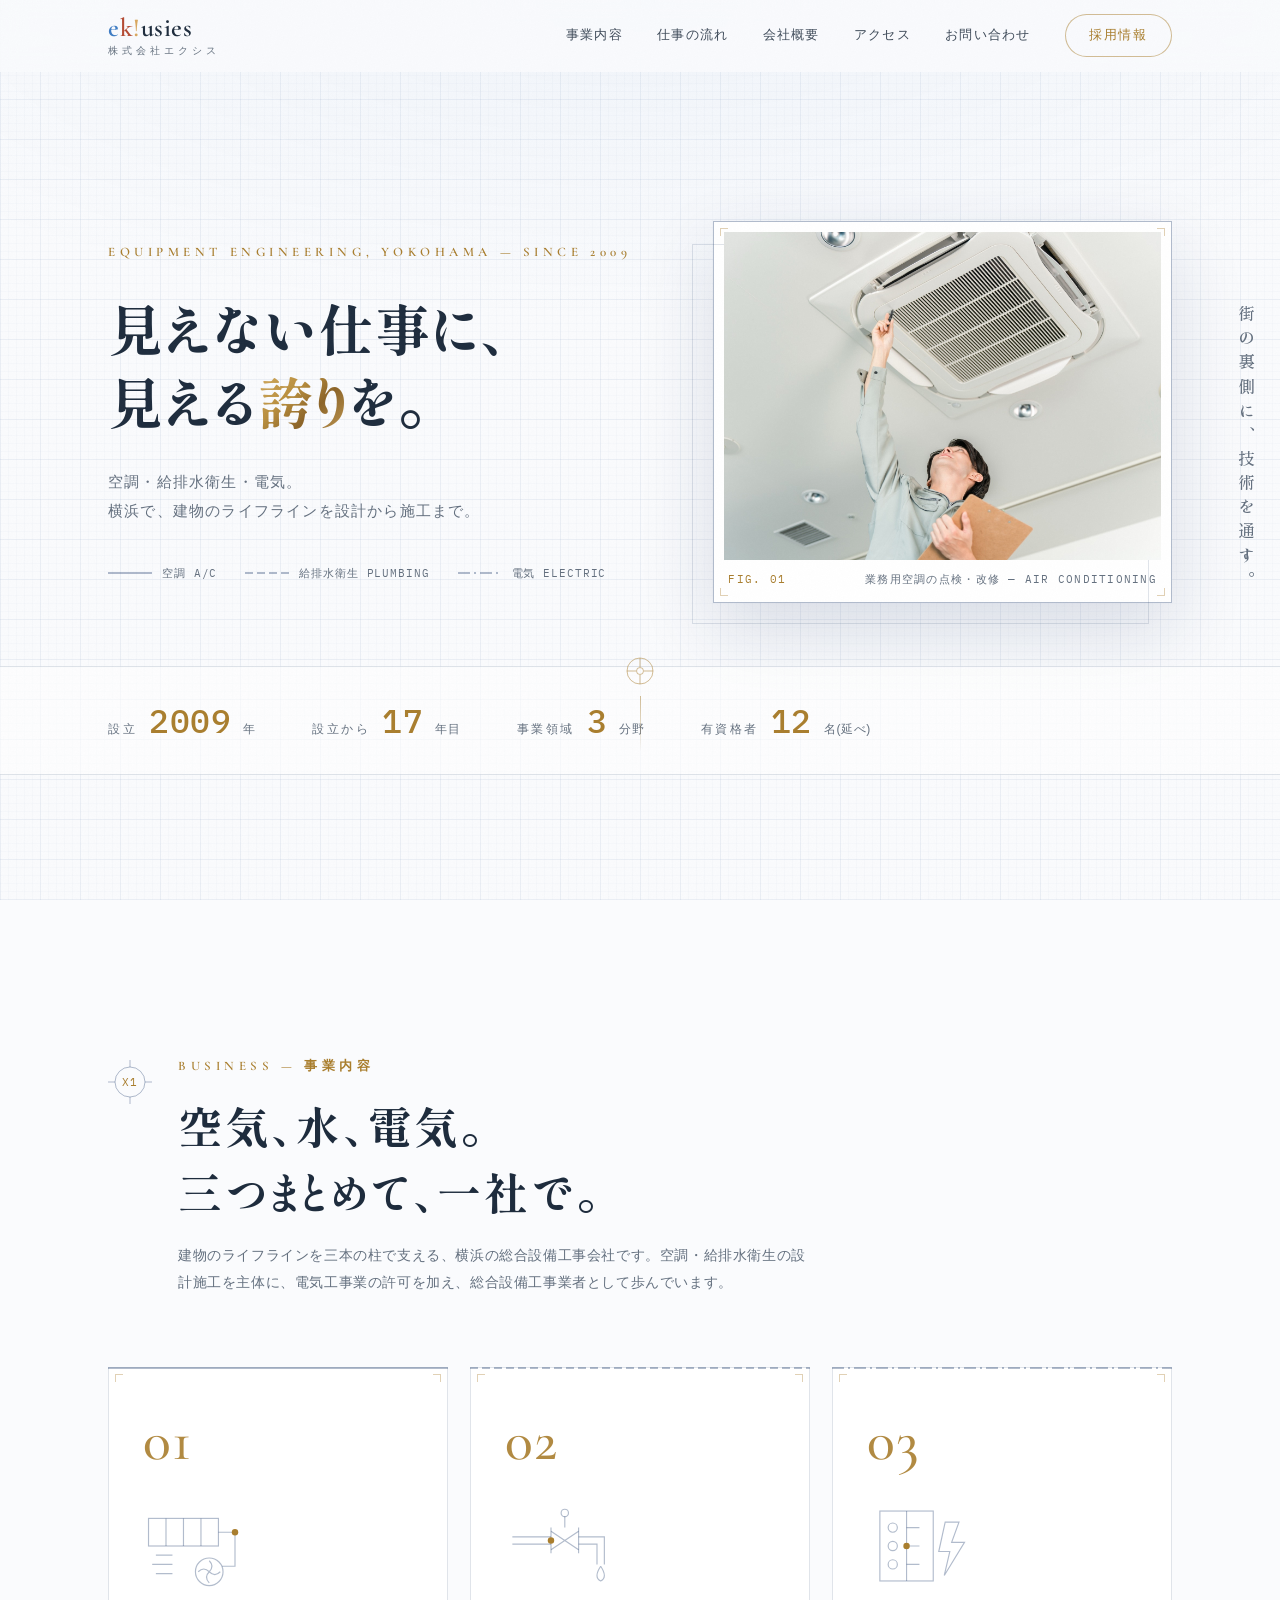
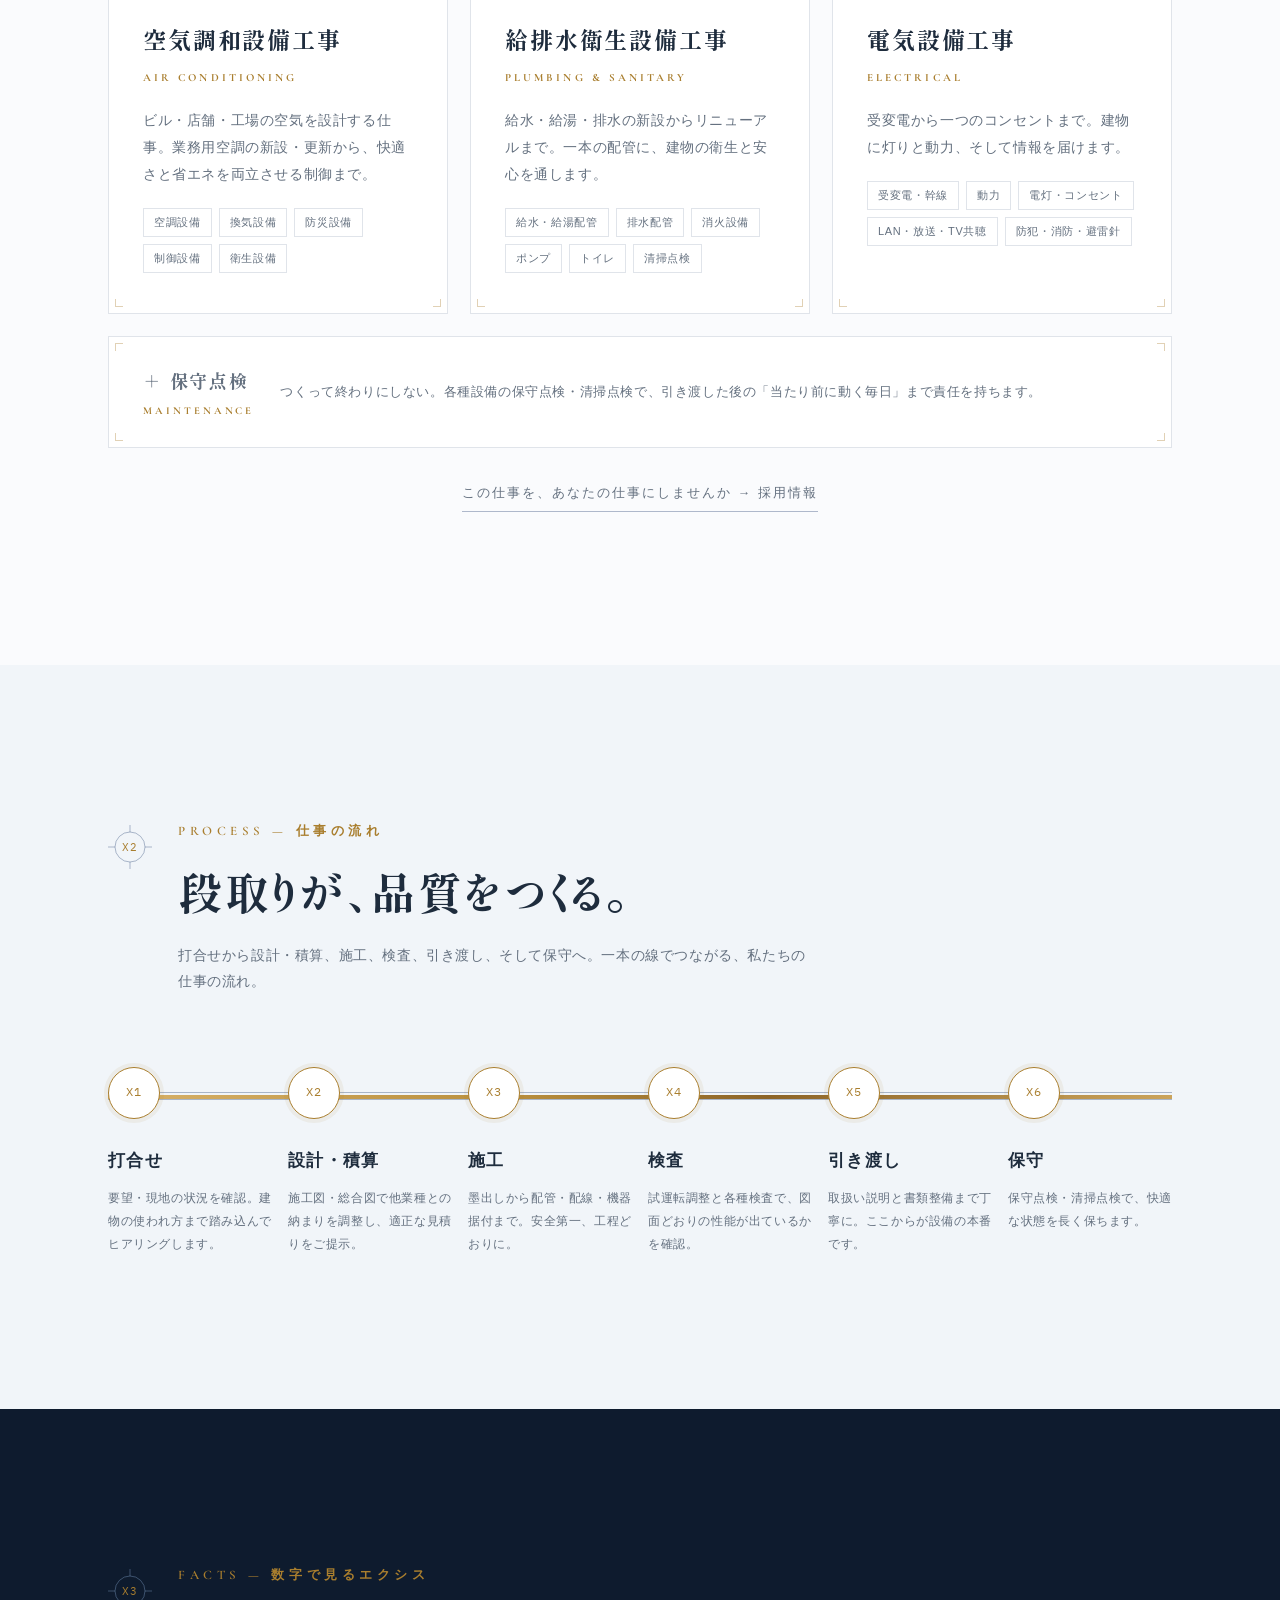
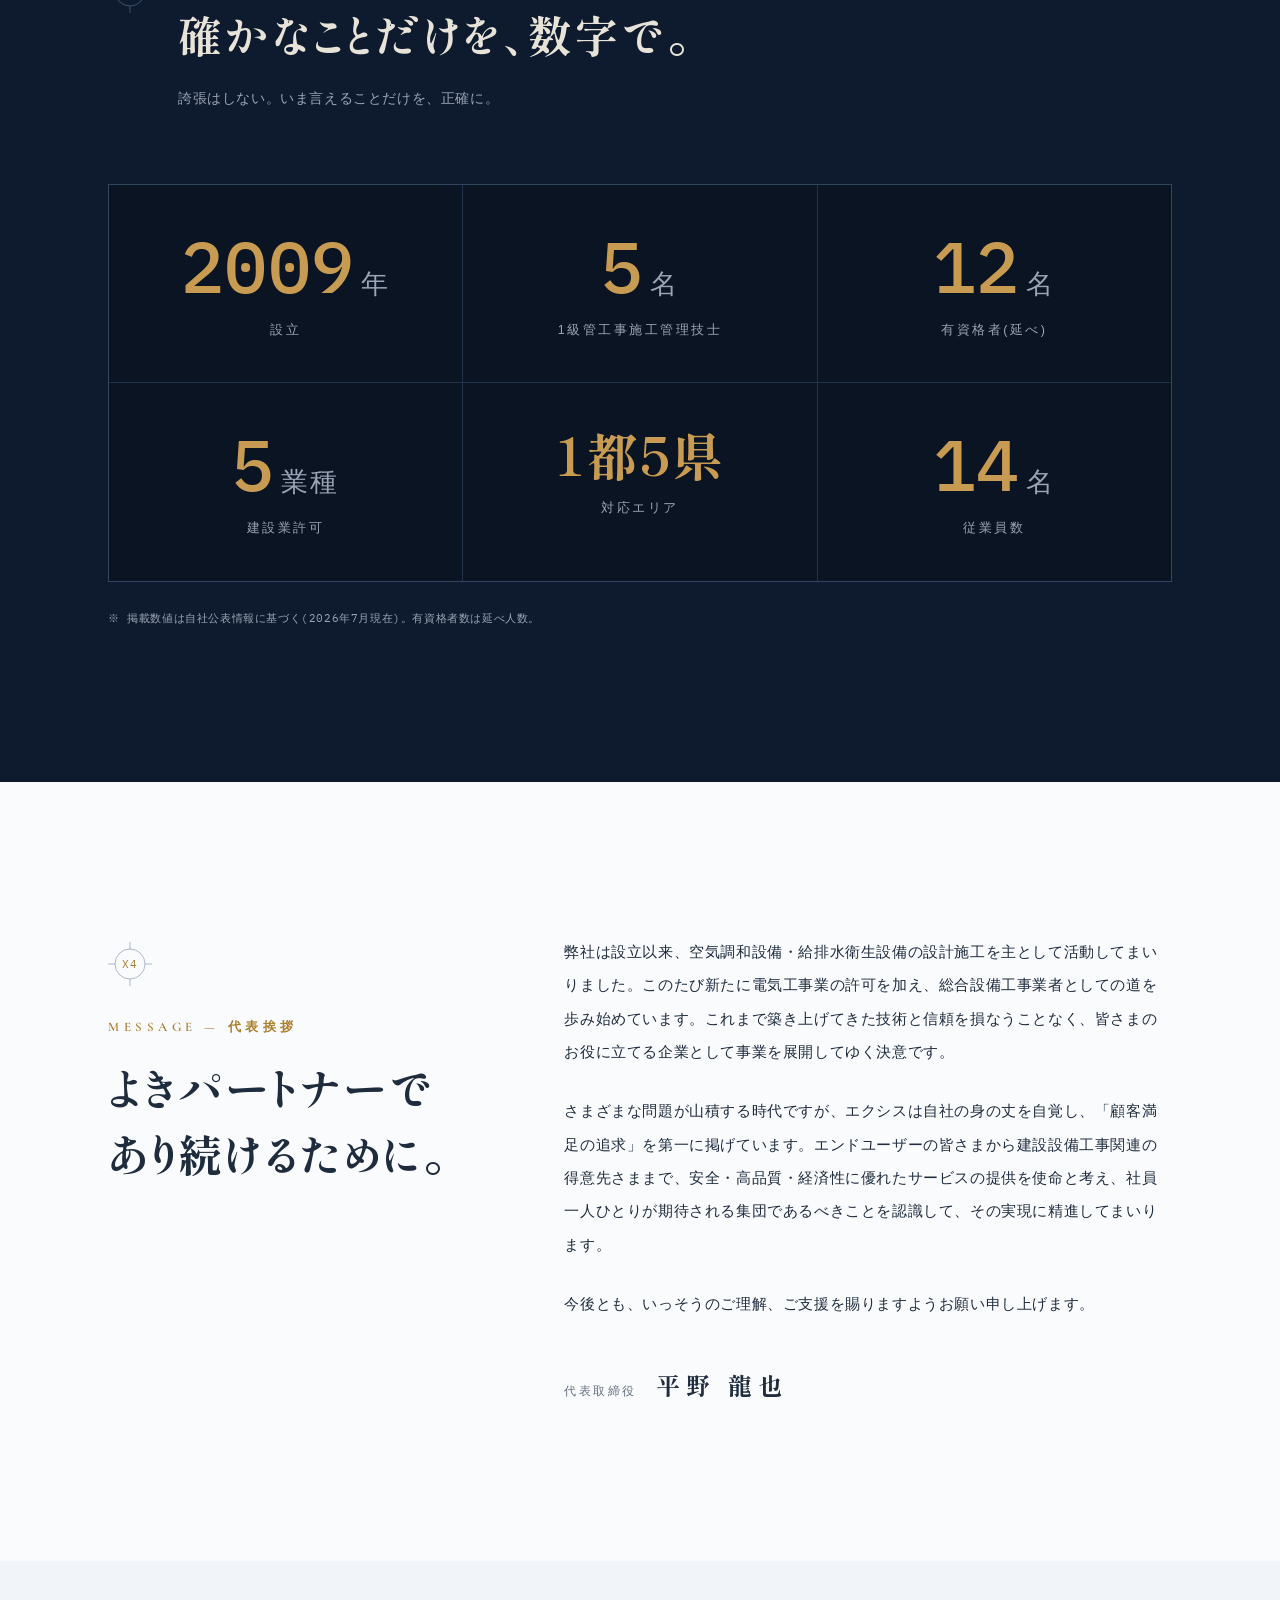
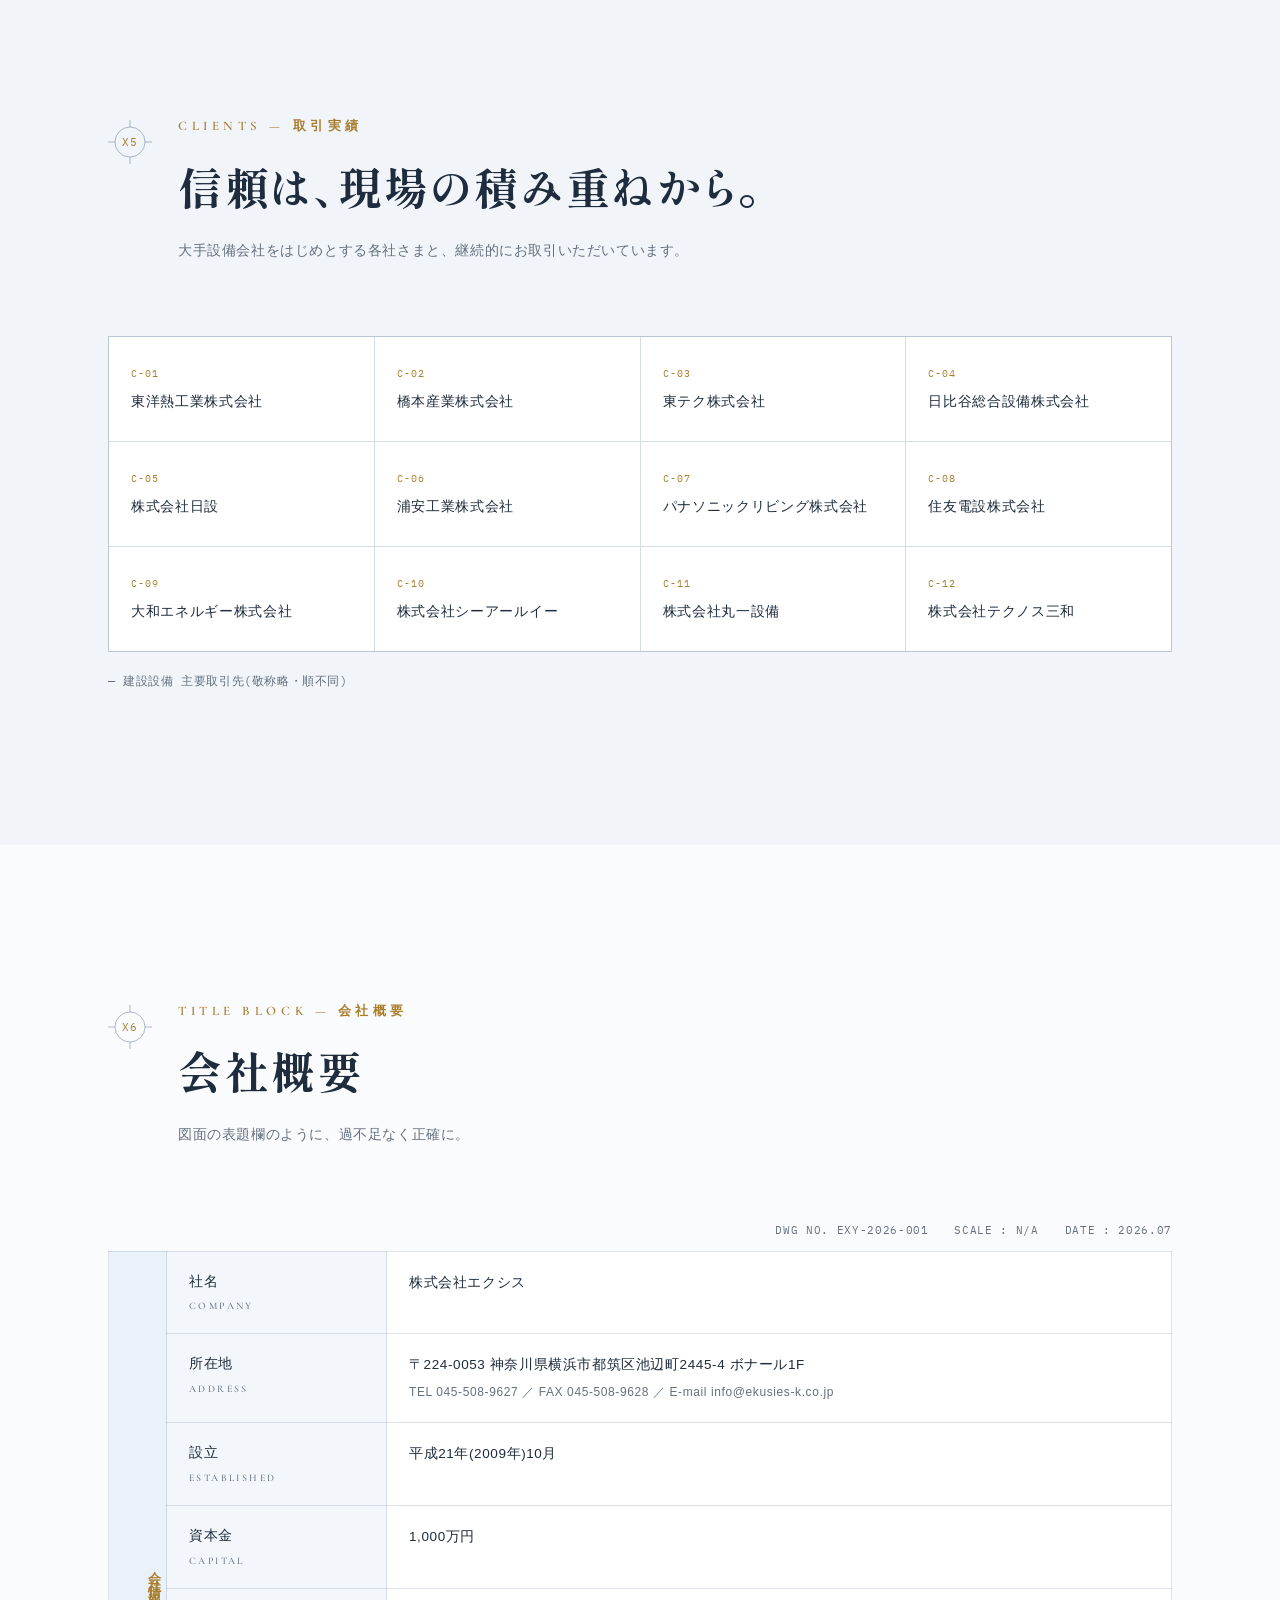
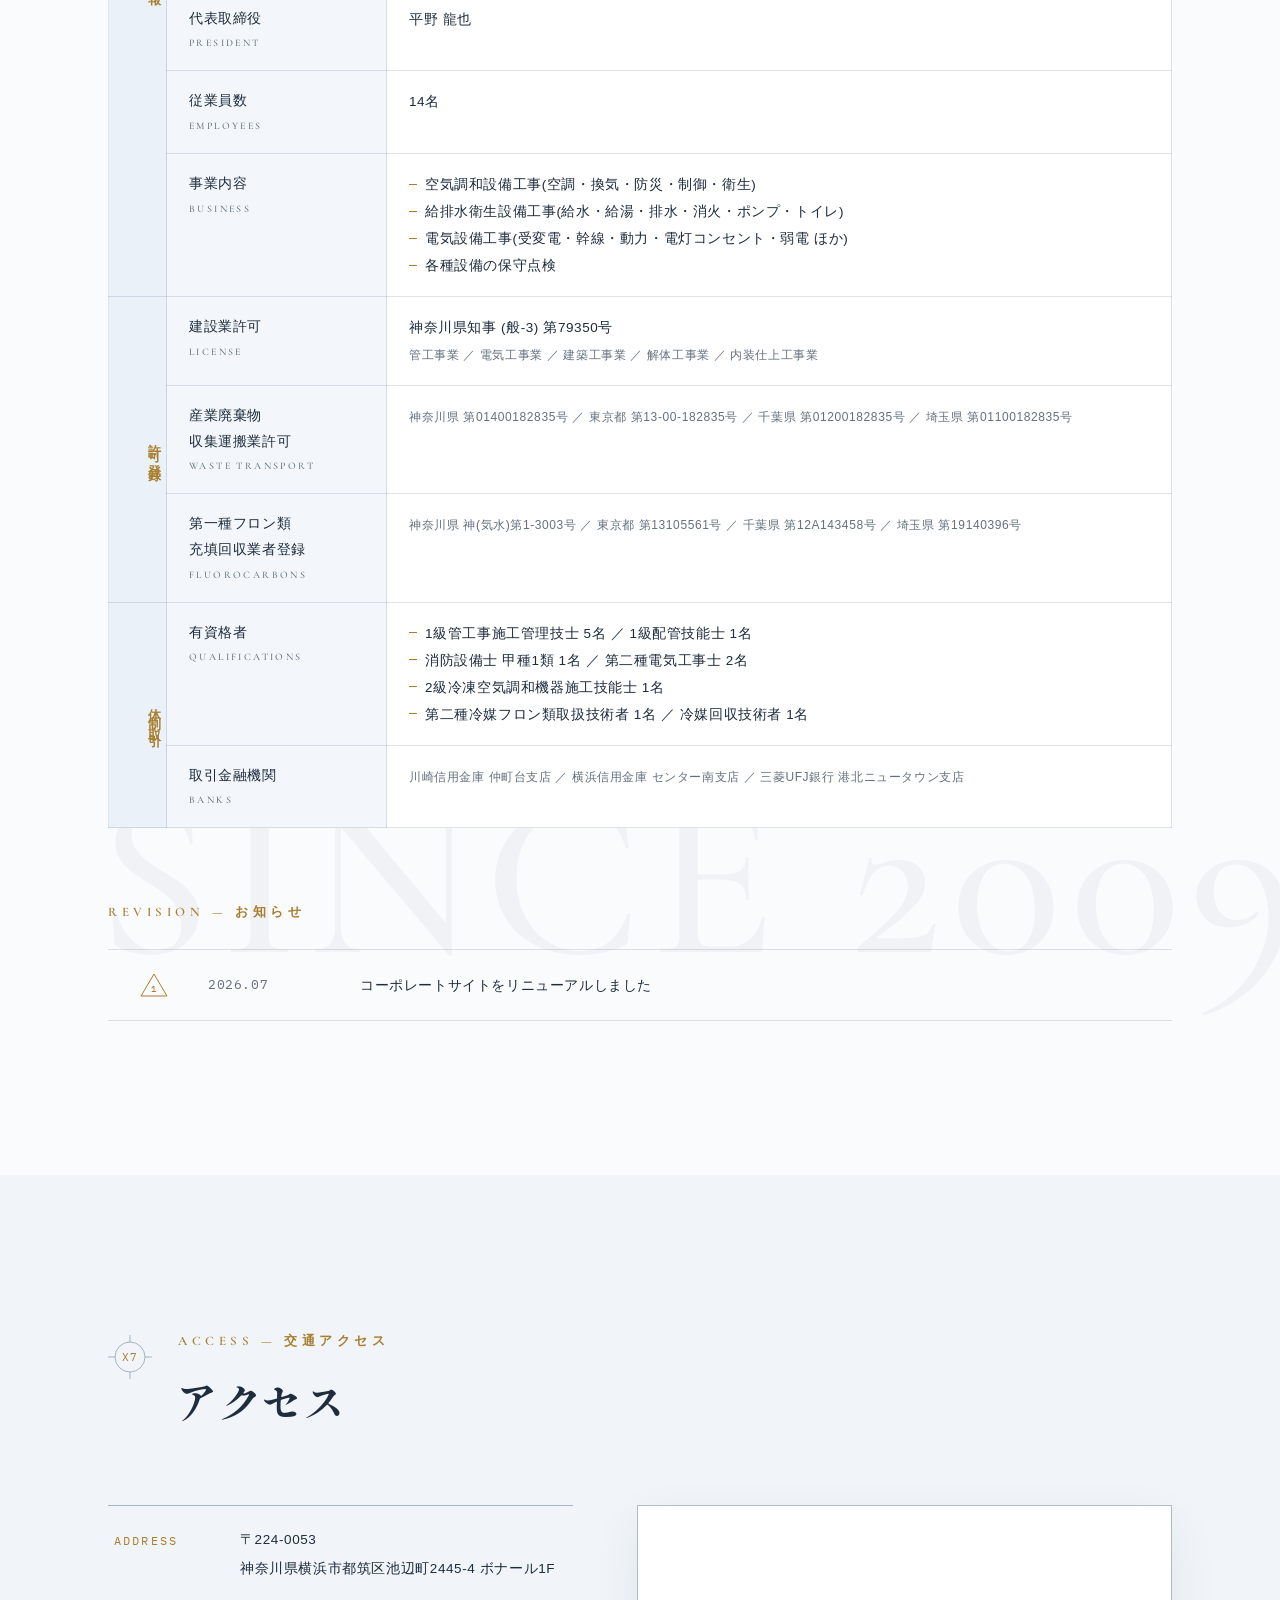
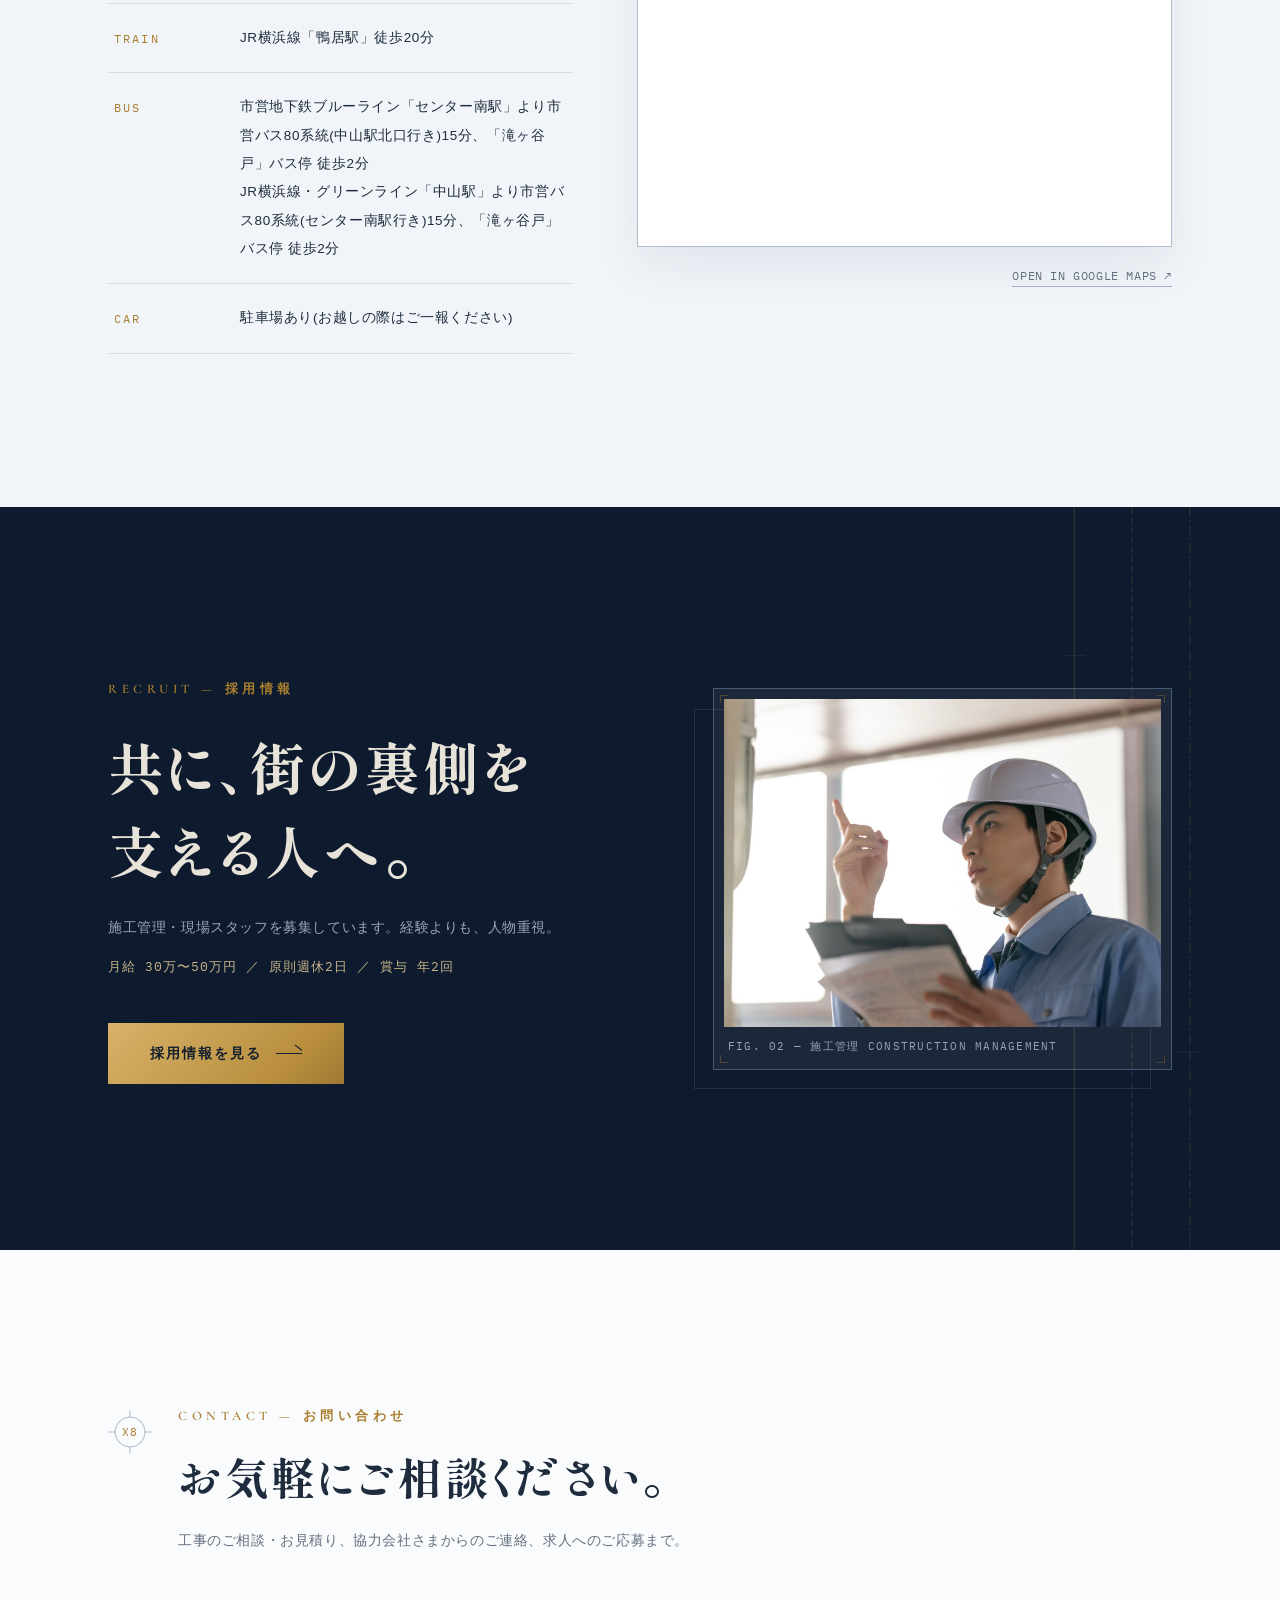
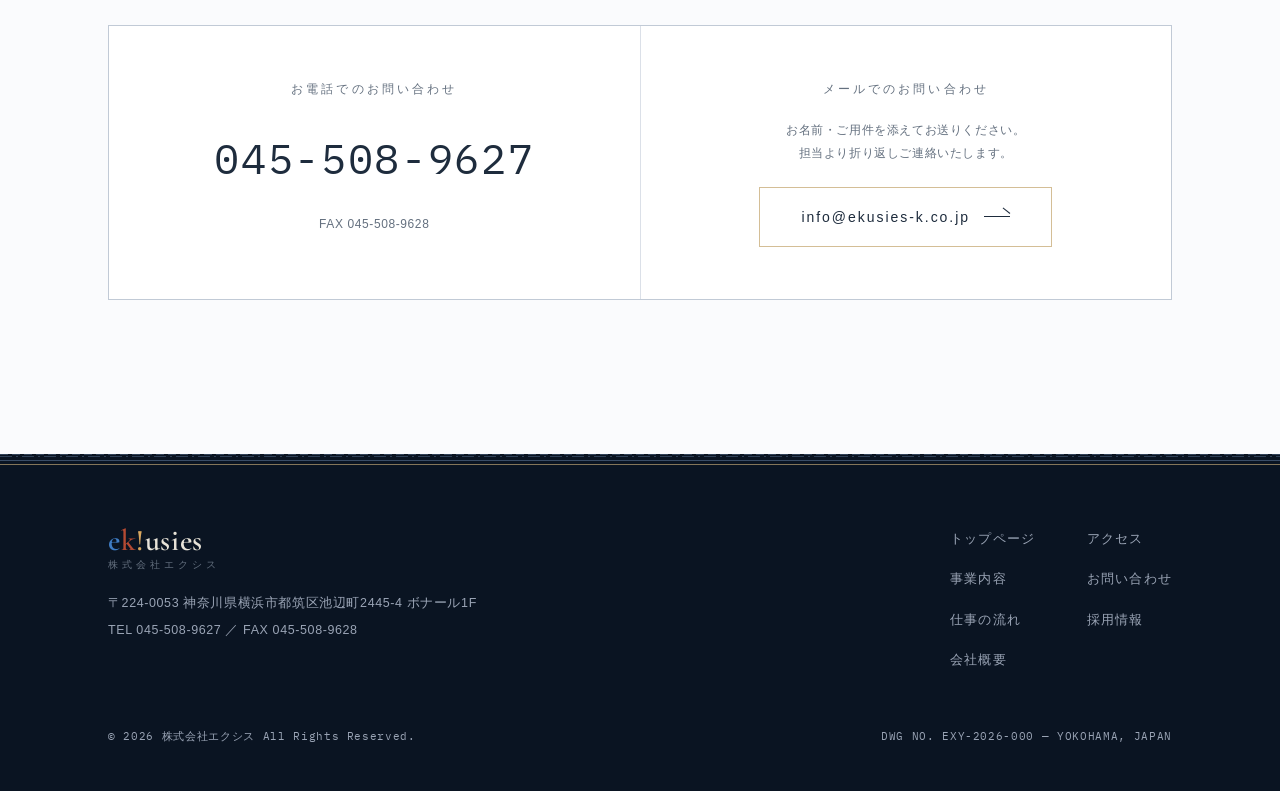
==== commit 1f47addc: "ライトテーマへ全面改稿 + AdobeStock写真を組み込み - 白基調×真鍮/紺バンドの「白図面」デザインに変更 - ヒーロー・採用ブリッジ・職種カードに写真を配置 - 画像はWeb用に最適化(a" ====
--- a/index.html
+++ b/index.html
@@ -54,122 +54,23 @@
 
 <!-- ============ HERO ============ -->
 <section class="hero">
-  <div class="hero-riser anim-scope" aria-hidden="true">
-    <svg viewBox="0 0 1100 780" preserveAspectRatio="xMaxYMax meet">
-      <!-- 補助線・躯体 -->
-      <g stroke="rgba(137,170,214,0.32)" stroke-width="1" fill="none">
-        <path class="dp" pathLength="1" d="M560 140 H1060 V700 H560 Z"/>
-        <line class="dp" pathLength="1" x1="560" y1="252" x2="1060" y2="252"/>
-        <line class="dp" pathLength="1" x1="560" y1="364" x2="1060" y2="364"/>
-        <line class="dp" pathLength="1" x1="560" y1="476" x2="1060" y2="476"/>
-        <line class="dp" pathLength="1" x1="560" y1="588" x2="1060" y2="588"/>
-        <line class="dp" pathLength="1" x1="500" y1="700" x2="1100" y2="700" stroke-width="2" stroke="rgba(137,170,214,0.45)"/>
-      </g>
-      <!-- 通り芯 -->
-      <g stroke="rgba(137,170,214,0.18)" stroke-width="1" fill="none">
-        <line class="dp" pathLength="1" x1="610" y1="98" x2="610" y2="724"/>
-        <line class="dp" pathLength="1" x1="810" y1="98" x2="810" y2="724"/>
-        <line class="dp" pathLength="1" x1="1010" y1="98" x2="1010" y2="724"/>
-      </g>
-      <g class="fp" fill="none" stroke="rgba(137,170,214,0.38)">
-        <circle cx="610" cy="76" r="15"/><circle cx="810" cy="76" r="15"/><circle cx="1010" cy="76" r="15"/>
-      </g>
-      <g class="fp" font-family="'IBM Plex Mono',monospace" font-size="10.5" fill="#8A94A6">
-        <text x="610" y="80" text-anchor="middle" fill="#C89B52">X1</text>
-        <text x="810" y="80" text-anchor="middle" fill="#C89B52">X2</text>
-        <text x="1010" y="80" text-anchor="middle" fill="#C89B52">X3</text>
-        <text x="548" y="200" text-anchor="end">5F</text>
-        <text x="548" y="312" text-anchor="end">4F</text>
-        <text x="548" y="424" text-anchor="end">3F</text>
-        <text x="548" y="536" text-anchor="end">2F</text>
-        <text x="548" y="648" text-anchor="end">1F</text>
-        <text x="506" y="692">GL</text>
-        <text x="852" y="172">PS</text>
-        <text x="1016" y="164">EPS</text>
-        <text x="1060" y="766" text-anchor="end" font-size="9">RISER DIAGRAM — EKUSIES EQUIPMENT SYSTEM / SCALE: N/A</text>
-      </g>
-      <!-- GLハッチ -->
-      <g class="fp" stroke="rgba(137,170,214,0.3)" stroke-width="1">
-        <path d="M520 714 l12 -12 M550 714 l12 -12 M580 714 l12 -12 M610 714 l12 -12 M640 714 l12 -12 M670 714 l12 -12 M700 714 l12 -12 M730 714 l12 -12 M760 714 l12 -12 M790 714 l12 -12 M820 714 l12 -12 M850 714 l12 -12 M880 714 l12 -12 M910 714 l12 -12 M940 714 l12 -12 M970 714 l12 -12 M1000 714 l12 -12 M1030 714 l12 -12 M1060 714 l12 -12"/>
-      </g>
-      <!-- 機器 -->
-      <g stroke="rgba(137,170,214,0.42)" stroke-width="1" fill="none">
-        <rect class="dp" pathLength="1" x="590" y="92" width="96" height="48"/>
-        <circle class="dp" pathLength="1" cx="618" cy="116" r="13"/>
-        <line class="dp" pathLength="1" x1="608" y1="106" x2="628" y2="126"/>
-        <line class="dp" pathLength="1" x1="628" y1="106" x2="608" y2="126"/>
-        <rect class="dp" pathLength="1" x="830" y="646" width="70" height="40"/>
-        <circle class="dp" pathLength="1" cx="850" cy="666" r="10"/>
-        <rect class="dp" pathLength="1" x="958" y="638" width="78" height="48"/>
-        <rect class="dp" pathLength="1" x="966" y="648" width="26" height="28"/>
-        <rect class="dp" pathLength="1" x="1000" y="648" width="26" height="28"/>
-      </g>
-      <g class="fp" font-family="'IBM Plex Mono',monospace" font-size="9.5" fill="#8A94A6">
-        <text x="694" y="122">AHU</text>
-        <text x="865" y="702" text-anchor="middle">PUMP</text>
-        <text x="997" y="632" text-anchor="middle">CUB.</text>
-      </g>
-      <!-- 空調 = 実線(真鍮) -->
-      <g stroke="#C89B52" stroke-width="1.5" fill="none">
-        <line class="dp" pathLength="1" x1="638" y1="140" x2="638" y2="666"/>
-        <line class="dp" pathLength="1" x1="638" y1="218" x2="978" y2="218"/>
-        <line class="dp" pathLength="1" x1="638" y1="330" x2="978" y2="330"/>
-        <line class="dp" pathLength="1" x1="638" y1="442" x2="978" y2="442"/>
-        <line class="dp" pathLength="1" x1="638" y1="554" x2="978" y2="554"/>
-        <line class="dp" pathLength="1" x1="638" y1="666" x2="820" y2="666"/>
-      </g>
-      <g stroke="rgba(137,170,214,0.42)" stroke-width="1" fill="none">
-        <rect class="dp" pathLength="1" x="978" y="211" width="26" height="14"/>
-        <rect class="dp" pathLength="1" x="978" y="323" width="26" height="14"/>
-        <rect class="dp" pathLength="1" x="978" y="435" width="26" height="14"/>
-        <rect class="dp" pathLength="1" x="978" y="547" width="26" height="14"/>
-      </g>
-      <!-- 給排水 = 破線(真鍮) -->
-      <g class="fp" stroke="#C89B52" stroke-width="1.5" fill="none" stroke-dasharray="8 4">
-        <line x1="865" y1="646" x2="865" y2="182"/>
-        <line x1="865" y1="236" x2="702" y2="236"/>
-        <line x1="865" y1="348" x2="702" y2="348"/>
-        <line x1="865" y1="460" x2="702" y2="460"/>
-        <line x1="865" y1="572" x2="702" y2="572"/>
-        <line x1="830" y1="690" x2="500" y2="690"/>
-      </g>
-      <!-- 電気 = 一点鎖線(真鍮) -->
-      <g class="fp" stroke="#C89B52" stroke-width="1.5" fill="none" stroke-dasharray="12 4 2 4">
-        <line x1="997" y1="638" x2="997" y2="174"/>
-        <line x1="997" y1="208" x2="862" y2="208"/>
-        <line x1="997" y1="320" x2="862" y2="320"/>
-        <line x1="997" y1="432" x2="862" y2="432"/>
-        <line x1="997" y1="544" x2="862" y2="544"/>
-      </g>
-      <g stroke="rgba(137,170,214,0.42)" stroke-width="1" fill="none">
-        <rect class="dp" pathLength="1" x="848" y="201" width="14" height="14"/>
-        <rect class="dp" pathLength="1" x="848" y="313" width="14" height="14"/>
-        <rect class="dp" pathLength="1" x="848" y="425" width="14" height="14"/>
-        <rect class="dp" pathLength="1" x="848" y="537" width="14" height="14"/>
-      </g>
-      <!-- 節点 -->
-      <g class="fp" fill="#C89B52" stroke="none">
-        <circle cx="638" cy="218" r="3"/><circle cx="638" cy="330" r="3"/><circle cx="638" cy="442" r="3"/><circle cx="638" cy="554" r="3"/><circle cx="638" cy="666" r="3"/>
-        <circle cx="865" cy="236" r="3"/><circle cx="865" cy="348" r="3"/><circle cx="865" cy="460" r="3"/><circle cx="865" cy="572" r="3"/>
-        <circle cx="702" cy="236" r="3"/><circle cx="702" cy="348" r="3"/><circle cx="702" cy="460" r="3"/><circle cx="702" cy="572" r="3"/>
-        <circle cx="997" cy="208" r="3"/><circle cx="997" cy="320" r="3"/><circle cx="997" cy="432" r="3"/><circle cx="997" cy="544" r="3"/>
-      </g>
-    </svg>
-  </div>
-
   <div class="hero-inner container">
     <div class="hero-copy">
       <span class="en-label hero-overline reveal in-view">EQUIPMENT ENGINEERING, YOKOHAMA — SINCE 2009</span>
       <h1 class="hero-title reveal in-view" data-d="1">見えない仕事に、<br>見える<span class="brass-text">誇り</span>を。</h1>
-      <p class="hero-sub reveal in-view" data-d="2">空調・給排水衛生・電気。横浜で、建物のライフラインを設計から施工まで。</p>
+      <p class="hero-sub reveal in-view" data-d="2">空調・給排水衛生・電気。<br>横浜で、建物のライフラインを設計から施工まで。</p>
       <ul class="hero-legend reveal in-view" data-d="3" aria-label="事業領域の凡例">
         <li><span class="legend-line lt-solid"></span>空調 A/C</li>
         <li><span class="legend-line lt-dash"></span>給排水衛生 PLUMBING</li>
         <li><span class="legend-line lt-dashdot"></span>電気 ELECTRIC</li>
       </ul>
     </div>
-  </div>
-
+    <figure class="hero-photo reveal in-view" data-d="2">
+      <span class="tick-corner tl"></span><span class="tick-corner tr"></span><span class="tick-corner bl"></span><span class="tick-corner br"></span>
+      <img src="assets/img/aircon-inspection.jpg" alt="業務用空調(天井カセット形エアコン)を点検する作業員" width="1800" height="1200" fetchpriority="high">
+      <figcaption><span class="cap-brass">FIG. 01</span><span>業務用空調の点検・改修 — AIR CONDITIONING</span></figcaption>
+    </figure>
+  </div>
   <p class="hero-vertical" aria-hidden="true">街の裏側に、技術を通す。</p>
 
   <div class="scroll-cue" aria-hidden="true">
@@ -350,7 +251,7 @@
 </section>
 
 <!-- ============ 03 FACTS ============ -->
-<section class="section section--deep" id="facts" style="padding-top:0;">
+<section class="section section--night" id="facts">
   <div class="container">
     <div class="sec-head reveal">
       <span class="axis-mark" aria-hidden="true">
@@ -644,12 +545,21 @@
       <line x1="166" y1="660" x2="194" y2="660" stroke="rgba(137,170,214,0.35)"/>
     </svg>
   </div>
-  <div class="container reveal">
-    <span class="en-label">RECRUIT — 採用情報</span>
-    <h2 class="bridge-title">共に、街の裏側を<br>支える人へ。</h2>
-    <p class="bridge-sub">施工管理・現場スタッフを募集しています。経験よりも、人物重視。<br><span class="bridge-terms">月給 30万〜50万円 ／ 原則週休2日 ／ 賞与 年2回</span></p>
-    <div class="bridge-cta">
-      <a class="btn btn-solid" href="recruit.html">採用情報を見る<span class="arrow"></span></a>
+  <div class="container">
+    <div class="bridge-grid">
+      <div class="reveal">
+        <span class="en-label">RECRUIT — 採用情報</span>
+        <h2 class="bridge-title">共に、街の裏側を<br>支える人へ。</h2>
+        <p class="bridge-sub">施工管理・現場スタッフを募集しています。経験よりも、人物重視。<br><span class="bridge-terms">月給 30万〜50万円 ／ 原則週休2日 ／ 賞与 年2回</span></p>
+        <div class="bridge-cta">
+          <a class="btn btn-solid" href="recruit.html">採用情報を見る<span class="arrow"></span></a>
+        </div>
+      </div>
+      <figure class="bridge-photo reveal" data-d="1">
+        <span class="tick-corner tl"></span><span class="tick-corner tr"></span><span class="tick-corner bl"></span><span class="tick-corner br"></span>
+        <img src="assets/img/worker-survey.jpg" alt="現場で指差し確認を行う施工管理スタッフ" width="1800" height="1200" loading="lazy">
+        <figcaption>FIG. 02 — 施工管理 CONSTRUCTION MANAGEMENT</figcaption>
+      </figure>
     </div>
   </div>
 </section>
--- a/assets/style.css
+++ b/assets/style.css
@@ -1,24 +1,31 @@
 /* =========================================================
-   株式会社エクシス — INKED BLUEPRINT & BRASS
+   株式会社エクシス — WHITE BLUEPRINT & BRASS (Light)
    ========================================================= */
 
 :root {
-  --bg: #0C1524;
-  --bg-deep: #070E18;
-  --bg-recruit: #0A121F;
-  --surface: #121F33;
-  --surface-raised: #1B2C45;
-  --text: #E8E3D8;
-  --text-muted: #8A94A6;
-  --brass: #C89B52;
-  --brass-grad: linear-gradient(135deg, #E9C687, #C89B52 38%, #9A7434 62%, #E3B96F);
-  --copper: #C25B45;
-  --line: rgba(110, 150, 200, 0.16);
-  --line-strong: rgba(137, 170, 214, 0.38);
-  --brass-hairline: rgba(233, 198, 135, 0.55);
+  --bg: #FAFBFD;
+  --bg-band: #F1F5F9;
+  --night: #0E1B2E;
+  --night-deep: #0A1422;
+  --surface: #FFFFFF;
+  --surface-raised: #F4F8FC;
+  --text: #1E2C3D;
+  --text-muted: #64707F;
+  --text-on-night: #E8E3D8;
+  --muted-on-night: #9AA4B5;
+  --brass: #A97E2E;
+  --brass-bright: #C89B52;
+  --brass-grad: linear-gradient(135deg, #D8B26A, #B98F3E 38%, #8C6428 62%, #CBA45C);
+  --copper: #B44A33;
+  --line: rgba(36, 66, 110, 0.14);
+  --line-strong: rgba(28, 58, 105, 0.34);
+  --line-night: rgba(137, 170, 214, 0.16);
+  --line-night-strong: rgba(137, 170, 214, 0.38);
+  --brass-hairline: rgba(169, 126, 46, 0.5);
+  --brass-hairline-night: rgba(233, 198, 135, 0.55);
   --logo-blue: #3E7CC4;
   --logo-yellow: #D9A75F;
-  --focus: #89AAD6;
+  --focus: #2F6CB8;
 
   --f-display: "Shippori Mincho B1", "Hiragino Mincho ProN", "Yu Mincho", serif;
   --f-body: "Zen Kaku Gothic New", "Hiragino Kaku Gothic ProN", "Yu Gothic", sans-serif;
@@ -44,43 +51,49 @@
   -webkit-font-smoothing: antialiased;
   overflow-x: hidden;
 }
-body.recruit { background: var(--bg-recruit); }
 img, svg { display: block; max-width: 100%; }
+img { height: auto; }
 a { color: inherit; text-decoration: none; }
 ul, ol { list-style: none; }
 button { font: inherit; color: inherit; background: none; border: none; cursor: pointer; }
 :focus-visible { outline: 2px solid var(--focus); outline-offset: 3px; }
 
-::selection { background: rgba(200, 155, 82, 0.35); }
+::selection { background: rgba(200, 155, 82, 0.3); }
 
 /* ---------- 青焼き方眼 + グレイン ---------- */
 body::before {
   content: "";
   position: fixed; inset: 0; z-index: -1;
   background:
-    repeating-linear-gradient(0deg, rgba(137,170,214,0.045) 0 1px, transparent 1px 40px),
-    repeating-linear-gradient(90deg, rgba(137,170,214,0.045) 0 1px, transparent 1px 40px),
-    repeating-linear-gradient(0deg, rgba(137,170,214,0.018) 0 1px, transparent 1px 8px),
-    repeating-linear-gradient(90deg, rgba(137,170,214,0.018) 0 1px, transparent 1px 8px),
-    radial-gradient(120% 60% at 50% 0%, rgba(62,124,196,0.06), transparent 60%);
+    repeating-linear-gradient(0deg, rgba(43, 84, 142, 0.05) 0 1px, transparent 1px 40px),
+    repeating-linear-gradient(90deg, rgba(43, 84, 142, 0.05) 0 1px, transparent 1px 40px),
+    repeating-linear-gradient(0deg, rgba(43, 84, 142, 0.02) 0 1px, transparent 1px 8px),
+    repeating-linear-gradient(90deg, rgba(43, 84, 142, 0.02) 0 1px, transparent 1px 8px),
+    radial-gradient(120% 60% at 50% 0%, rgba(62, 124, 196, 0.05), transparent 60%);
   pointer-events: none;
 }
 body::after {
   content: "";
   position: fixed; inset: 0; z-index: 9990;
   background-image: url("data:image/svg+xml,%3Csvg%20xmlns='http://www.w3.org/2000/svg'%20width='140'%20height='140'%3E%3Cfilter%20id='n'%3E%3CfeTurbulence%20type='fractalNoise'%20baseFrequency='0.85'%20numOctaves='2'%20stitchTiles='stitch'/%3E%3CfeColorMatrix%20type='saturate'%20values='0'/%3E%3C/filter%3E%3Crect%20width='140'%20height='140'%20filter='url(%23n)'/%3E%3C/svg%3E");
-  opacity: 0.035;
+  opacity: 0.025;
   pointer-events: none;
 }
 
 /* ---------- 汎用 ---------- */
 .container { max-width: var(--container); margin-inline: auto; padding-inline: var(--pad); }
 .section { padding-block: clamp(96px, 12vw, 160px); position: relative; }
-.section--deep { background: var(--bg-deep); }
+.section--deep { background: var(--bg-band); }
+
+/* 夜色バンド(数字・採用CTA・フッター) */
+.section--night { background: var(--night); color: var(--text-on-night); }
+.section--night .sec-title { color: var(--text-on-night); }
+.section--night .sec-lead { color: var(--muted-on-night); }
 
 .skip-link {
   position: absolute; left: 16px; top: -60px; z-index: 10001;
-  background: var(--surface-raised); color: var(--text);
+  background: var(--surface); color: var(--text);
+  border: 1px solid var(--line-strong);
   padding: 10px 18px; font-size: 13px; transition: top 0.2s;
 }
 .skip-link:focus { top: 16px; }
@@ -111,6 +124,7 @@
 .axis-mark svg { overflow: visible; }
 .axis-mark text { font-family: var(--f-mono); font-size: 11px; fill: var(--brass); }
 .axis-mark circle, .axis-mark line { stroke: var(--line-strong); fill: none; }
+.section--night .axis-mark circle, .section--night .axis-mark line { stroke: var(--line-night-strong); }
 
 /* ---------- reveal / draw アニメーション ---------- */
 .reveal { opacity: 0; transform: translateY(26px); transition: opacity 0.9s var(--ease-out), transform 0.9s var(--ease-out); }
@@ -126,10 +140,6 @@
 .anim-scope .fp { opacity: 0; }
 .anim-scope.in-view .fp { opacity: 1; transition: opacity 1.4s ease 1.2s; }
 
-/* ヒーロー系統図: 補助線 → 主要ライン → 注記 の順に描画 */
-.hero-riser.anim-scope.in-view g[stroke="#C89B52"] .dp { transition-delay: 0.9s; }
-.hero-riser.anim-scope.in-view .fp { transition-delay: 1.6s; }
-
 @media (prefers-reduced-motion: reduce) {
   html { scroll-behavior: auto; }
   .reveal, .anim-scope .dp, .anim-scope .fp { opacity: 1 !important; transform: none !important; stroke-dashoffset: 0 !important; transition: none !important; }
@@ -140,13 +150,12 @@
 .site-header {
   position: fixed; top: 0; left: 0; right: 0; z-index: 1000;
   height: 72px;
-  background: rgba(12, 21, 36, 0.85);
+  background: rgba(250, 251, 253, 0.88);
   -webkit-backdrop-filter: blur(8px); backdrop-filter: blur(8px);
-  transition: border-color 0.3s;
+  transition: border-color 0.3s, box-shadow 0.3s;
   border-bottom: 1px solid transparent;
 }
-body.recruit .site-header { background: rgba(10, 18, 31, 0.85); }
-.site-header.scrolled { border-bottom-color: var(--line); }
+.site-header.scrolled { border-bottom-color: var(--line); box-shadow: 0 6px 24px rgba(20, 45, 90, 0.06); }
 .progress-bar {
   position: absolute; top: 0; left: 0; height: 2px; width: 0;
   background: var(--brass-grad); z-index: 1001;
@@ -182,14 +191,15 @@
   box-shadow: inset 0 0 0 1px var(--brass-hairline);
   transition: background-color 0.35s, color 0.35s, box-shadow 0.35s;
 }
-.pill:hover { background: rgba(200, 155, 82, 0.12); box-shadow: inset 0 0 0 1px var(--brass); }
+.pill:hover { background: rgba(169, 126, 46, 0.09); box-shadow: inset 0 0 0 1px var(--brass); }
+.pill-mobile { display: none; }
 
 .nav-toggle { display: none; }
 
 /* モバイル全画面メニュー */
 .mobile-menu {
   position: fixed; inset: 0; z-index: 999;
-  background: rgba(7, 14, 24, 0.97);
+  background: rgba(250, 251, 253, 0.97);
   -webkit-backdrop-filter: blur(10px); backdrop-filter: blur(10px);
   display: flex; flex-direction: column; align-items: center; justify-content: flex-start; gap: 8px;
   overflow-y: auto; padding: 24px;
@@ -209,27 +219,21 @@
 .hero {
   position: relative; min-height: 100vh; min-height: 100svh;
   display: flex; flex-direction: column; justify-content: center;
-  background: linear-gradient(180deg, var(--bg) 0%, var(--bg-deep) 100%);
   overflow: hidden;
-  padding-top: 72px;
-}
-body.recruit .hero { background: linear-gradient(180deg, var(--bg-recruit) 0%, #060C15 100%); }
-
-.hero-riser {
-  position: absolute; right: clamp(48px, 6vw, 96px); bottom: 0; top: 8%;
-  width: min(62vw, 880px); z-index: 0;
-  will-change: transform;
-}
-.hero-riser svg { width: 100%; height: 100%; }
-
-.hero-inner { position: relative; z-index: 2; width: 100%; }
-.hero-copy { max-width: 760px; }
+  padding-top: 96px;
+}
+
+.hero-inner {
+  position: relative; z-index: 2; width: 100%;
+  display: flex; align-items: center; gap: clamp(32px, 5vw, 72px);
+}
+.hero-copy { flex: 1 1 52%; max-width: 680px; }
 .hero-overline { display: block; margin-bottom: 26px; }
 .hero-title {
   font-family: var(--f-display); font-weight: 800;
   font-feature-settings: "palt";
-  font-size: clamp(38px, 5.8vw, 84px);
-  line-height: 1.3; letter-spacing: 0.04em;
+  font-size: clamp(34px, 4.3vw, 62px);
+  line-height: 1.34; letter-spacing: 0.04em;
 }
 .hero-sub { margin-top: 30px; color: var(--text-muted); font-size: 15px; letter-spacing: 0.08em; }
 
@@ -240,6 +244,28 @@
 .legend-line.lt-dash { background: repeating-linear-gradient(90deg, var(--line-strong) 0 8px, transparent 8px 12px); }
 .legend-line.lt-dashdot { background: repeating-linear-gradient(90deg, var(--line-strong) 0 12px, transparent 12px 16px, var(--line-strong) 16px 18px, transparent 18px 22px); }
 
+/* 図面枠つき写真 */
+.hero-photo {
+  flex: 1 1 44%; max-width: 620px;
+  position: relative; z-index: 1;
+  background: var(--surface);
+  border: 1px solid var(--line-strong);
+  padding: 10px 10px 8px;
+  box-shadow: 0 28px 70px rgba(20, 45, 90, 0.14);
+}
+.hero-photo::before {
+  content: ""; position: absolute; z-index: -1;
+  top: 22px; left: -22px; right: 22px; bottom: -22px;
+  border: 1px solid var(--line);
+}
+.hero-photo img { width: 100%; aspect-ratio: 4 / 3; object-fit: cover; }
+.hero-photo figcaption {
+  font-family: var(--f-mono); font-size: 10.5px; letter-spacing: 0.12em;
+  color: var(--text-muted); padding: 10px 4px 4px;
+  display: flex; justify-content: space-between; gap: 12px;
+}
+.hero-photo figcaption .cap-brass { color: var(--brass); }
+
 .hero-vertical {
   position: absolute; right: clamp(10px, 1.4vw, 24px); top: 50%;
   transform: translateY(-50%); z-index: 2;
@@ -253,6 +279,7 @@
   position: relative; z-index: 2;
   margin-top: clamp(48px, 7vh, 88px);
   border-top: 1px solid var(--line); border-bottom: 1px solid var(--line);
+  background: rgba(255, 255, 255, 0.6);
 }
 .ticker-inner {
   max-width: var(--container); margin-inline: auto; padding: 22px var(--pad);
@@ -279,7 +306,7 @@
   position: relative; background: var(--surface);
   border: 1px solid var(--line);
   padding: 44px 34px 40px;
-  transition: transform 0.5s var(--ease-out), box-shadow 0.5s, background-color 0.5s;
+  transition: transform 0.5s var(--ease-out), box-shadow 0.5s, border-color 0.5s;
 }
 .pillar-card::before {
   content: ""; position: absolute; top: -1px; left: -1px; right: -1px; height: 2px;
@@ -287,10 +314,10 @@
 .pillar-card.lt-solid::before { background: var(--line-strong); }
 .pillar-card.lt-dash::before { background: repeating-linear-gradient(90deg, var(--line-strong) 0 8px, transparent 8px 12px); }
 .pillar-card.lt-dashdot::before { background: repeating-linear-gradient(90deg, var(--line-strong) 0 12px, transparent 12px 16px, var(--line-strong) 16px 18px, transparent 18px 22px); }
-.pillar-card:hover { transform: translateY(-4px); box-shadow: 0 12px 32px rgba(200, 155, 82, 0.1); background: var(--surface-raised); }
+.pillar-card:hover { transform: translateY(-4px); box-shadow: 0 18px 44px rgba(20, 45, 90, 0.12); border-color: var(--line-strong); }
 
 .tick-corner, .tick-corner::before { position: absolute; width: 8px; height: 8px; }
-.tick-corner { pointer-events: none; opacity: 0.6; transition: opacity 0.4s, transform 0.4s; }
+.tick-corner { pointer-events: none; opacity: 0.7; transition: opacity 0.4s, transform 0.4s; }
 .tick-corner.tl { top: 6px; left: 6px; border-top: 1.5px solid var(--brass-hairline); border-left: 1.5px solid var(--brass-hairline); }
 .tick-corner.tr { top: 6px; right: 6px; border-top: 1.5px solid var(--brass-hairline); border-right: 1.5px solid var(--brass-hairline); }
 .tick-corner.bl { bottom: 6px; left: 6px; border-bottom: 1.5px solid var(--brass-hairline); border-left: 1.5px solid var(--brass-hairline); }
@@ -314,7 +341,7 @@
 .pillar-tags { margin-top: 20px; display: flex; flex-wrap: wrap; gap: 7px; }
 .pillar-tags li {
   font-size: 11px; letter-spacing: 0.06em; color: var(--text-muted);
-  border: 1px solid var(--line); padding: 3px 10px;
+  border: 1px solid var(--line); padding: 3px 10px; background: var(--surface);
 }
 
 .maint-strip {
@@ -346,14 +373,13 @@
 .step-node {
   position: relative; z-index: 1;
   width: 52px; height: 52px; margin-bottom: 26px;
-  border-radius: 50%; background: var(--bg);
+  border-radius: 50%; background: var(--bg-band);
   border: 1px solid var(--line-strong);
   display: flex; align-items: center; justify-content: center;
   font-family: var(--f-mono); font-size: 12px; color: var(--text-muted);
-  transition: border-color 0.5s, color 0.5s, box-shadow 0.5s;
-}
-.section--deep .step-node { background: var(--bg-deep); }
-.anim-scope.in-view .step-node { border-color: var(--brass-hairline); color: var(--brass); box-shadow: 0 0 0 4px rgba(200, 155, 82, 0.07); }
+  transition: border-color 0.5s, color 0.5s, box-shadow 0.5s, background-color 0.5s;
+}
+.anim-scope.in-view .step-node { border-color: var(--brass); color: var(--brass); background: var(--surface); box-shadow: 0 0 0 4px rgba(169, 126, 46, 0.08); }
 .anim-scope.in-view .step:nth-child(1) .step-node { transition-delay: 0.25s; }
 .anim-scope.in-view .step:nth-child(2) .step-node { transition-delay: 0.55s; }
 .anim-scope.in-view .step:nth-child(3) .step-node { transition-delay: 0.85s; }
@@ -363,18 +389,18 @@
 .step-name { font-family: var(--f-display); font-weight: 600; font-size: 17px; letter-spacing: 0.08em; }
 .step-desc { margin-top: 10px; font-size: 12px; color: var(--text-muted); line-height: 1.9; }
 
-/* ---------- 数字で見る ---------- */
-.stat-grid { display: grid; grid-template-columns: repeat(3, 1fr); gap: 1px; background: var(--line); border: 1px solid var(--line); }
-.stat-tile { background: var(--bg-deep); padding: 46px 30px 40px; text-align: center; position: relative; }
+/* ---------- 数字で見る(夜色バンド) ---------- */
+.stat-grid { display: grid; grid-template-columns: repeat(3, 1fr); gap: 1px; background: var(--line-night); border: 1px solid var(--line-night); }
+.stat-tile { background: var(--night-deep); padding: 46px 30px 40px; text-align: center; position: relative; }
 .stat-num {
   font-family: var(--f-mono); font-weight: 500;
   font-size: clamp(44px, 5.6vw, 76px); line-height: 1;
-  color: var(--brass); font-variant-numeric: tabular-nums;
-}
-.stat-num .unit { font-size: 0.38em; color: var(--text-muted); font-family: var(--f-body); letter-spacing: 0.1em; margin-left: 6px; }
+  color: var(--brass-bright); font-variant-numeric: tabular-nums;
+}
+.stat-num .unit { font-size: 0.38em; color: var(--muted-on-night); font-family: var(--f-body); letter-spacing: 0.1em; margin-left: 6px; }
 .stat-num.txt { font-family: var(--f-display); font-weight: 700; font-size: clamp(34px, 4vw, 54px); letter-spacing: 0.04em; }
-.stat-label { margin-top: 16px; font-size: 12.5px; letter-spacing: 0.2em; color: var(--text-muted); }
-.stat-foot { margin-top: 26px; font-family: var(--f-mono); font-size: 11px; color: #9AA4B5; }
+.stat-label { margin-top: 16px; font-size: 12.5px; letter-spacing: 0.2em; color: var(--muted-on-night); }
+.stat-foot { margin-top: 26px; font-family: var(--f-mono); font-size: 11px; color: var(--muted-on-night); }
 
 /* ---------- 代表挨拶 ---------- */
 .message-wrap { display: grid; grid-template-columns: 1fr 1.6fr; gap: clamp(40px, 6vw, 90px); align-items: start; }
@@ -387,12 +413,12 @@
 /* ---------- 取引実績 ---------- */
 .client-grid { display: grid; grid-template-columns: repeat(4, 1fr); gap: 1px; background: var(--line); border: 1px solid var(--line); }
 .client-cell {
-  background: var(--bg); padding: 26px 22px;
+  background: var(--surface); padding: 26px 22px;
   display: flex; flex-direction: column; gap: 8px; justify-content: center;
   min-height: 104px; transition: background-color 0.4s;
 }
 .client-cell:hover { background: var(--surface-raised); }
-.client-cell .c-idx { font-family: var(--f-mono); font-size: 10px; color: var(--brass); letter-spacing: 0.1em; opacity: 0.85; }
+.client-cell .c-idx { font-family: var(--f-mono); font-size: 10px; color: var(--brass); letter-spacing: 0.1em; }
 .client-cell .c-name { font-size: 13.5px; font-weight: 500; letter-spacing: 0.05em; line-height: 1.6; }
 .client-note { margin-top: 18px; font-size: 11.5px; color: var(--text-muted); font-family: var(--f-mono); }
 
@@ -401,14 +427,14 @@
   display: flex; justify-content: flex-end; gap: 26px; margin-bottom: 10px;
   font-family: var(--f-mono); font-size: 11px; color: var(--text-muted); letter-spacing: 0.06em;
 }
-.titleblock { width: 100%; border-collapse: collapse; border: 1.5px solid var(--line-strong); background: rgba(18, 31, 51, 0.5); }
+.titleblock { width: 100%; border-collapse: collapse; border: 1.5px solid var(--line-strong); background: var(--surface); }
 .titleblock th, .titleblock td { border: 0.5px solid var(--line); padding: 17px 22px; text-align: left; vertical-align: top; }
 .titleblock th.group {
   writing-mode: vertical-rl; letter-spacing: 0.5em; text-align: center;
   width: 58px; font-family: var(--f-display); font-weight: 600; font-size: 13px;
-  color: var(--brass); background: rgba(7, 14, 24, 0.5); padding: 24px 0;
-}
-.titleblock th.label { width: 220px; font-weight: 500; font-size: 13.5px; background: rgba(7, 14, 24, 0.35); }
+  color: var(--brass); background: #EAF1F8; padding: 24px 0;
+}
+.titleblock th.label { width: 220px; font-weight: 500; font-size: 13.5px; background: #F3F7FB; }
 .titleblock th.label .en { display: block; font-family: var(--f-latin); font-size: 10px; letter-spacing: 0.24em; color: var(--text-muted); margin-top: 3px; text-transform: uppercase; }
 .titleblock td { font-size: 13.5px; line-height: 2; }
 .titleblock td .sub { color: var(--text-muted); font-size: 12px; }
@@ -454,67 +480,77 @@
 .btn-outline {
   color: var(--text);
   box-shadow: inset 0 0 0 1px var(--brass-hairline);
-  background-image: var(--brass-grad);
-  background-size: 250% 100%; background-position: 100% 0; background-repeat: no-repeat;
-  background-color: transparent;
-  -webkit-box-decoration-break: clone;
-}
-.btn-outline { background-image: none; }
-.btn-outline:hover { color: var(--brass); box-shadow: inset 0 0 0 1px var(--brass); background-color: rgba(200,155,82,0.08); }
+}
+.btn-outline:hover { color: var(--brass); box-shadow: inset 0 0 0 1px var(--brass); background-color: rgba(169, 126, 46, 0.07); }
+.section--night .btn-outline { color: var(--text-on-night); box-shadow: inset 0 0 0 1px var(--brass-hairline-night); }
+.section--night .btn-outline:hover { color: #E9C687; box-shadow: inset 0 0 0 1px #C89B52; background-color: rgba(200, 155, 82, 0.1); }
 
 .btn-solid {
   background-image: var(--brass-grad);
   background-size: 220% 100%; background-position: 0% 0;
-  color: #0C1524; font-weight: 700;
+  color: #14202E; font-weight: 700;
 }
 .btn-solid:hover { background-position: 90% 0; }
-
-.btn-ghost {
-  color: var(--text-muted); font-size: 13px;
-  box-shadow: inset 0 0 0 1px var(--line);
-}
-.btn-ghost:hover { color: var(--text); box-shadow: inset 0 0 0 1px var(--line-strong); }
 
 .sec-cta { margin-top: 54px; display: flex; justify-content: center; }
 .inline-recruit-link {
   display: inline-flex; align-items: center; gap: 10px; margin-top: 34px;
   font-size: 12.5px; letter-spacing: 0.16em; color: var(--text-muted);
-  border-bottom: 1px solid var(--line); padding-bottom: 5px;
+  border-bottom: 1px solid var(--line-strong); padding-bottom: 5px;
   transition: color 0.3s, border-color 0.3s;
 }
-.inline-recruit-link:hover { color: var(--brass); border-color: var(--brass-hairline); }
+.inline-recruit-link:hover { color: var(--brass); border-color: var(--brass); }
 
 /* ---------- アクセス ---------- */
 .access-grid { display: grid; grid-template-columns: 1fr 1.15fr; gap: clamp(32px, 5vw, 64px); align-items: stretch; }
-.access-info dl { border-top: 1px solid var(--line); }
+.access-info dl { border-top: 1px solid var(--line-strong); }
 .access-info .row { display: grid; grid-template-columns: 108px 1fr; gap: 18px; padding: 20px 6px; border-bottom: 1px solid var(--line); }
 .access-info dt { font-size: 12px; letter-spacing: 0.18em; color: var(--brass); padding-top: 4px; font-family: var(--f-mono); }
 .access-info dd { font-size: 13.5px; line-height: 2.1; }
-.map-frame { position: relative; border: 1px solid var(--line-strong); padding: 8px; background: var(--surface); min-height: 340px; }
-.map-frame iframe { width: 100%; height: 100%; min-height: 324px; border: 0; filter: grayscale(0.15) contrast(1.02); display: block; }
+.map-frame { position: relative; border: 1px solid var(--line-strong); padding: 8px; background: var(--surface); min-height: 340px; box-shadow: 0 18px 44px rgba(20, 45, 90, 0.08); }
+.map-frame iframe { width: 100%; height: 100%; min-height: 324px; border: 0; display: block; }
 .map-link { margin-top: 14px; text-align: right; }
-.map-link a { font-family: var(--f-mono); font-size: 11.5px; color: var(--text-muted); border-bottom: 1px solid var(--line); padding-bottom: 3px; }
-.map-link a:hover { color: var(--brass); border-color: var(--brass-hairline); }
-
-/* ---------- 採用ブリッジ ---------- */
+.map-link a { font-family: var(--f-mono); font-size: 11.5px; color: var(--text-muted); border-bottom: 1px solid var(--line-strong); padding-bottom: 3px; }
+.map-link a:hover { color: var(--brass); border-color: var(--brass); }
+
+/* ---------- 採用ブリッジ(夜色バンド) ---------- */
 .recruit-bridge {
   position: relative; overflow: hidden;
-  background: var(--bg-deep);
-  padding-block: clamp(120px, 15vw, 190px);
-  text-align: center;
-}
-.bridge-pipes { position: absolute; right: 3%; top: 0; bottom: 0; opacity: 0.5; pointer-events: none; }
+  background: var(--night);
+  color: var(--text-on-night);
+  padding-block: clamp(110px, 13vw, 170px);
+}
+.bridge-pipes { position: absolute; right: 3%; top: 0; bottom: 0; opacity: 0.4; pointer-events: none; }
 .bridge-pipes svg { height: 100%; }
-.recruit-bridge .en-label { display: block; }
+.bridge-grid {
+  display: grid; grid-template-columns: 1.15fr 1fr;
+  gap: clamp(36px, 6vw, 80px); align-items: center;
+}
 .bridge-title {
   font-family: var(--f-display); font-weight: 800; font-feature-settings: "palt";
-  font-size: clamp(30px, 5vw, 64px); line-height: 1.5; letter-spacing: 0.06em;
+  font-size: clamp(30px, 4.4vw, 56px); line-height: 1.5; letter-spacing: 0.06em;
   margin-top: 22px;
 }
-.bridge-sub { margin-top: 22px; color: var(--text-muted); font-size: 14px; }
-.bridge-cta { margin-top: 52px; display: flex; gap: 20px; justify-content: center; flex-wrap: wrap; }
-.bridge-terms { display: inline-block; margin-top: 14px; font-family: var(--f-mono); font-size: 12.5px; color: #9AA4B5; letter-spacing: 0.08em; }
-.pill-mobile { display: none; }
+.bridge-sub { margin-top: 22px; color: var(--muted-on-night); font-size: 14px; }
+.bridge-terms { display: inline-block; margin-top: 14px; font-family: var(--f-mono); font-size: 12.5px; color: #C7B389; letter-spacing: 0.08em; }
+.bridge-cta { margin-top: 44px; display: flex; gap: 20px; flex-wrap: wrap; }
+
+.bridge-photo {
+  position: relative;
+  background: rgba(255, 255, 255, 0.06);
+  border: 1px solid var(--line-night-strong);
+  padding: 10px 10px 8px;
+}
+.bridge-photo::before {
+  content: ""; position: absolute; z-index: 0;
+  top: 20px; left: -20px; right: 20px; bottom: -20px;
+  border: 1px solid var(--line-night);
+}
+.bridge-photo img { width: 100%; aspect-ratio: 4 / 3; object-fit: cover; position: relative; }
+.bridge-photo figcaption {
+  font-family: var(--f-mono); font-size: 10.5px; letter-spacing: 0.12em;
+  color: var(--muted-on-night); padding: 10px 4px 4px;
+}
 
 /* ---------- お問い合わせ ---------- */
 .contact-grid { display: grid; grid-template-columns: 1fr 1fr; gap: 1px; background: var(--line); border: 1px solid var(--line); }
@@ -530,15 +566,16 @@
 .contact-cell .c-note { margin-top: 14px; font-size: 12px; color: var(--text-muted); }
 .contact-cell .btn { margin-top: 22px; }
 
-/* ---------- フッター ---------- */
+/* ---------- フッター(夜色) ---------- */
 .site-footer {
-  position: relative; background: var(--bg-deep);
+  position: relative; background: var(--night-deep);
+  color: var(--text-on-night);
   padding: 0 0 44px;
 }
 .footer-rule {
   height: 14px;
   background:
-    linear-gradient(0deg, transparent 0 3px, var(--brass-hairline) 3px 4px, transparent 4px 7px, var(--line-strong) 7px 8px, transparent 8px 14px),
+    linear-gradient(0deg, transparent 0 3px, var(--brass-hairline-night) 3px 4px, transparent 4px 7px, var(--line-night-strong) 7px 8px, transparent 8px 14px),
     repeating-linear-gradient(90deg, rgba(137,170,214,0.3) 0 8px, transparent 8px 12px) 0 0 / 100% 1px no-repeat,
     repeating-linear-gradient(90deg, rgba(137,170,214,0.3) 0 12px, transparent 12px 16px, rgba(137,170,214,0.3) 16px 18px, transparent 18px 22px) 0 2px / 100% 1px no-repeat;
 }
@@ -546,12 +583,13 @@
   max-width: var(--container); margin-inline: auto; padding: 56px var(--pad) 0;
   display: flex; justify-content: space-between; gap: 44px; flex-wrap: wrap;
 }
+.site-footer .brand-latin { color: var(--text-on-night); }
 .footer-brand .brand-latin { font-size: 30px; }
-.footer-brand address { font-style: normal; margin-top: 20px; font-size: 12.5px; color: var(--text-muted); line-height: 2.1; }
+.footer-brand address { font-style: normal; margin-top: 20px; font-size: 12.5px; color: var(--muted-on-night); line-height: 2.1; }
 .footer-nav { display: flex; gap: clamp(28px, 4vw, 64px); }
 .footer-nav ul { display: flex; flex-direction: column; gap: 12px; }
-.footer-nav a { font-size: 12.5px; letter-spacing: 0.1em; color: var(--text-muted); transition: color 0.3s; }
-.footer-nav a:hover { color: var(--brass); }
+.footer-nav a { font-size: 12.5px; letter-spacing: 0.1em; color: var(--muted-on-night); transition: color 0.3s; }
+.footer-nav a:hover { color: #C89B52; }
 .footer-copy {
   max-width: var(--container); margin: 52px auto 0; padding-inline: var(--pad);
   display: flex; justify-content: space-between; gap: 16px; flex-wrap: wrap;
@@ -571,32 +609,40 @@
 .rail-node {
   position: absolute; left: 50%; transform: translate(-50%, -50%);
   width: 9px; height: 9px; border-radius: 50%;
-  border: 1px solid var(--line-strong); background: var(--bg-recruit);
+  border: 1px solid var(--line-strong); background: var(--bg);
   transition: background-color 0.4s, border-color 0.4s, box-shadow 0.4s;
 }
-.rail-node.lit { background: var(--brass); border-color: var(--brass); box-shadow: 0 0 10px rgba(200,155,82,0.55); }
+.rail-node.lit { background: var(--brass); border-color: var(--brass); box-shadow: 0 0 10px rgba(169, 126, 46, 0.45); }
 
 /* 採用ヒーロー */
 .r-hero { display: flex; align-items: center; }
-.r-hero .hero-inner { display: flex; justify-content: space-between; align-items: center; gap: 40px; }
-.r-hero-copy { max-width: 620px; }
+.r-hero .hero-inner { display: flex; justify-content: space-between; align-items: center; gap: clamp(24px, 4vw, 56px); }
+.r-hero-copy { flex: 1 1 40%; max-width: 520px; }
+.r-hero-photo { flex: 1 1 40%; max-width: 560px; }
 .r-hero-title {
   writing-mode: vertical-rl; font-feature-settings: "palt";
   font-family: var(--f-display); font-weight: 800;
-  font-size: clamp(52px, 9vw, 116px); line-height: 1.22; letter-spacing: 0.1em;
-  height: min(66vh, 640px);
-  margin-inline: clamp(8px, 4vw, 72px);
+  font-size: clamp(44px, 6.4vw, 92px); line-height: 1.22; letter-spacing: 0.1em;
+  height: min(60vh, 560px); flex: none;
+  margin-inline: clamp(0px, 1vw, 20px);
 }
 .r-hero-lead { margin-top: 34px; font-size: 15px; color: var(--text-muted); line-height: 2.3; }
 .r-hero-cta { margin-top: 44px; display: flex; gap: 18px; flex-wrap: wrap; }
 
 /* 数字で見る働き方 (4タイル) */
 .stat-grid.cols-4 { grid-template-columns: repeat(4, 1fr); }
-body.recruit .stat-tile { background: var(--bg-deep); }
 
 /* 職種カード */
 .job-grid { display: grid; grid-template-columns: 1fr 1fr; gap: 26px; }
-.job-card { padding: 50px 44px 44px; }
+.job-card { padding: 0 44px 44px; overflow: hidden; }
+.job-photo { margin: 0 -44px 34px; border-bottom: 1px solid var(--line); position: relative; }
+.job-photo img { width: 100%; aspect-ratio: 16 / 9; object-fit: cover; }
+.job-photo .cap {
+  position: absolute; left: 14px; bottom: 12px;
+  font-family: var(--f-mono); font-size: 10px; letter-spacing: 0.14em;
+  color: #FFFFFF; background: rgba(14, 27, 46, 0.72);
+  padding: 4px 10px;
+}
 .job-card .j-no { font-family: var(--f-mono); font-size: 12px; color: var(--brass); letter-spacing: 0.2em; }
 .job-card h3 { font-family: var(--f-display); font-weight: 700; font-size: 26px; letter-spacing: 0.08em; margin-top: 14px; }
 .job-card .j-en { font-family: var(--f-latin); font-size: 11px; letter-spacing: 0.3em; color: var(--brass); display: block; margin-top: 8px; text-transform: uppercase; }
@@ -612,7 +658,7 @@
 .day-item::before {
   content: ""; position: absolute; left: -5px; top: 6px;
   width: 9px; height: 9px; border-radius: 50%;
-  background: var(--bg-recruit); border: 1px solid var(--brass-hairline);
+  background: var(--surface); border: 1px solid var(--brass);
 }
 .day-item .d-time { font-family: var(--f-mono); font-size: 14px; color: var(--brass); letter-spacing: 0.06em; }
 .day-item h4 { font-family: var(--f-display); font-weight: 600; font-size: 18px; margin-top: 8px; letter-spacing: 0.08em; }
@@ -651,7 +697,7 @@
 .faq-a-inner p { padding: 0 54px 30px; font-size: 13.5px; color: var(--text-muted); line-height: 2.2; max-width: 760px; }
 
 /* 選考フロー */
-.flow-grid { display: grid; grid-template-columns: repeat(3, 1fr); gap: 20px; counter-reset: flow; }
+.flow-grid { display: grid; grid-template-columns: repeat(3, 1fr); gap: 20px; }
 .flow-step { border: 1px solid var(--line); background: var(--surface); padding: 36px 30px; position: relative; }
 .flow-step .f-no { font-family: var(--f-latin); font-size: 40px; color: var(--brass); line-height: 1; }
 .flow-step h4 { font-family: var(--f-display); font-weight: 700; font-size: 18px; margin-top: 16px; letter-spacing: 0.1em; }
@@ -662,13 +708,14 @@
   position: fixed; left: 0; right: 0; bottom: 0; z-index: 998;
   display: none; height: calc(58px + env(safe-area-inset-bottom));
   padding-bottom: env(safe-area-inset-bottom);
+  box-shadow: 0 -8px 30px rgba(20, 45, 90, 0.18);
 }
 .entry-bar a {
   flex: 1; display: flex; align-items: center; justify-content: center; gap: 8px;
   font-size: 13.5px; font-weight: 700; letter-spacing: 0.1em;
 }
-.entry-bar .eb-tel { background-image: var(--brass-grad); color: #0C1524; }
-.entry-bar .eb-mail { background: rgba(7, 14, 24, 0.95); color: var(--text); box-shadow: inset 0 1px 0 var(--brass-hairline); }
+.entry-bar .eb-tel { background-image: var(--brass-grad); color: #14202E; }
+.entry-bar .eb-mail { background: rgba(14, 27, 46, 0.96); color: var(--text-on-night); box-shadow: inset 0 1px 0 var(--brass-hairline-night); }
 
 /* =========================================================
    レスポンシブ
@@ -682,6 +729,10 @@
   .nav-toggle span { display: block; height: 1px; background: var(--text); transition: transform 0.35s, opacity 0.35s; }
   .nav-toggle[aria-expanded="true"] span:nth-child(1) { transform: translateY(4px) rotate(20deg); }
   .nav-toggle[aria-expanded="true"] span:nth-child(2) { transform: translateY(-4px) rotate(-20deg); }
+  .pill-mobile { display: inline-flex; font-size: 12px; padding: 8px 18px; margin-left: auto; }
+  .header-inner { gap: 12px; }
+  .entry-bar { display: flex; }
+  body.recruit .site-footer { padding-bottom: 96px; }
   .hero-vertical { display: none; }
   .step-grid { grid-template-columns: repeat(3, 1fr); row-gap: 44px; }
   .pipe-rail, .pipe-fill { display: none; }
@@ -689,13 +740,14 @@
   .benefit-grid { grid-template-columns: repeat(2, 1fr); }
   .stat-grid.cols-4 { grid-template-columns: repeat(2, 1fr); }
   .rail { display: none; }
-  .pill-mobile { display: inline-flex; font-size: 12px; padding: 8px 18px; margin-left: auto; }
-  .header-inner { gap: 12px; }
-  .entry-bar { display: flex; }
-  body.recruit .site-footer { padding-bottom: 96px; }
+  .r-hero-title { font-size: clamp(40px, 5.4vw, 72px); }
 }
 
 @media (max-width: 860px) {
+  .hero { padding-top: 110px; }
+  .hero-inner { flex-direction: column; align-items: flex-start; }
+  .hero-photo { width: 100%; max-width: none; }
+  .hero-photo::before { display: none; }
   .pillar-grid { grid-template-columns: 1fr; }
   .message-wrap { grid-template-columns: 1fr; }
   .message-side { position: static; }
@@ -704,9 +756,11 @@
   .job-grid { grid-template-columns: 1fr; }
   .flow-grid { grid-template-columns: 1fr; }
   .stat-grid { grid-template-columns: repeat(2, 1fr); }
-  .hero-riser { right: -30%; width: 120vw; opacity: 0.32; top: 0; }
-  .r-hero .hero-inner { flex-direction: column-reverse; align-items: flex-start; gap: 24px; }
+  .bridge-grid { grid-template-columns: 1fr; }
+  .bridge-photo { max-width: 560px; }
+  .r-hero .hero-inner { flex-direction: column-reverse; align-items: flex-start; gap: 28px; }
   .r-hero-title { writing-mode: horizontal-tb; height: auto; margin-inline: 0; font-size: clamp(40px, 11vw, 64px); }
+  .r-hero-photo { width: 100%; max-width: none; }
   .titleblock th.group { display: none; }
   .titleblock th.label { width: 128px; padding: 14px; font-size: 12.5px; }
   .titleblock td { padding: 14px; font-size: 12.5px; }
@@ -721,4 +775,6 @@
   .ticker-inner { gap: 14px 30px; }
   .scroll-cue { display: none; }
   .faq-a-inner p { padding-inline: 8px 0; }
-}
+  .job-card { padding: 0 28px 34px; }
+  .job-photo { margin: 0 -28px 28px; }
+}
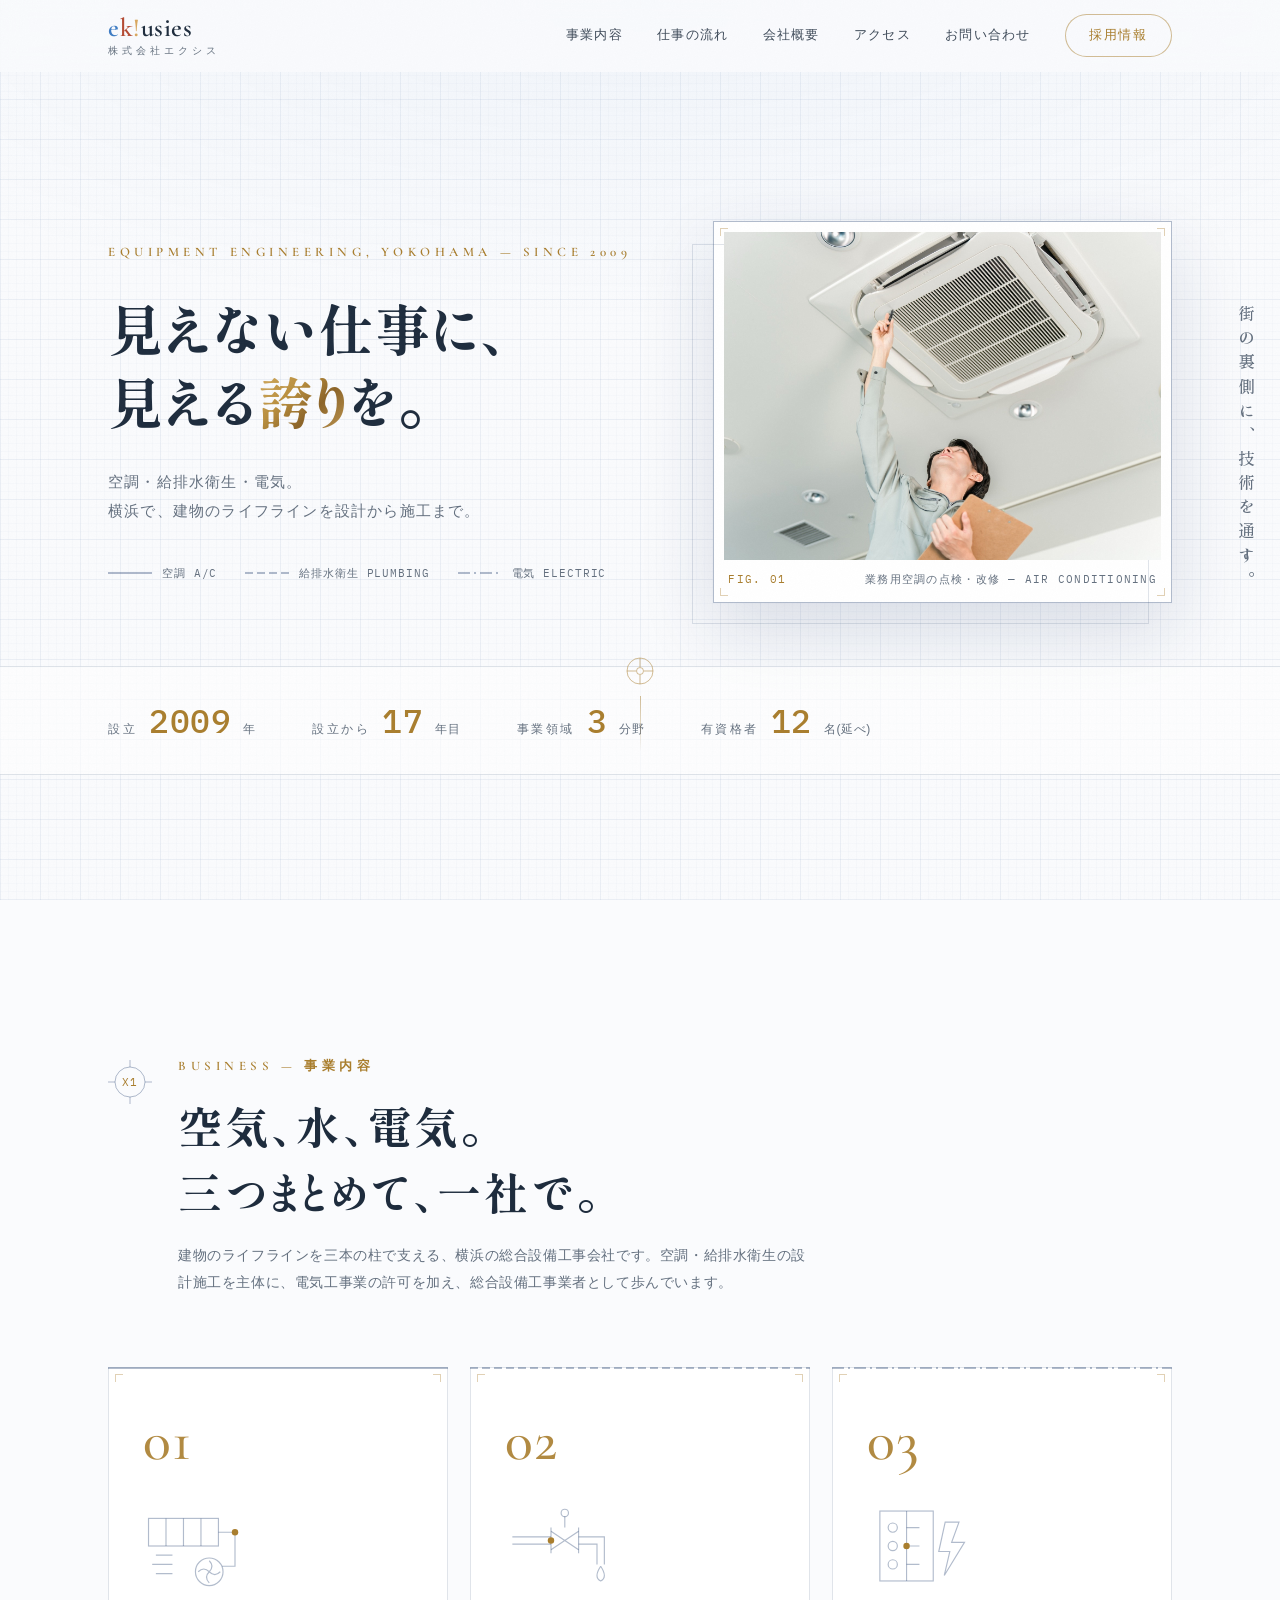
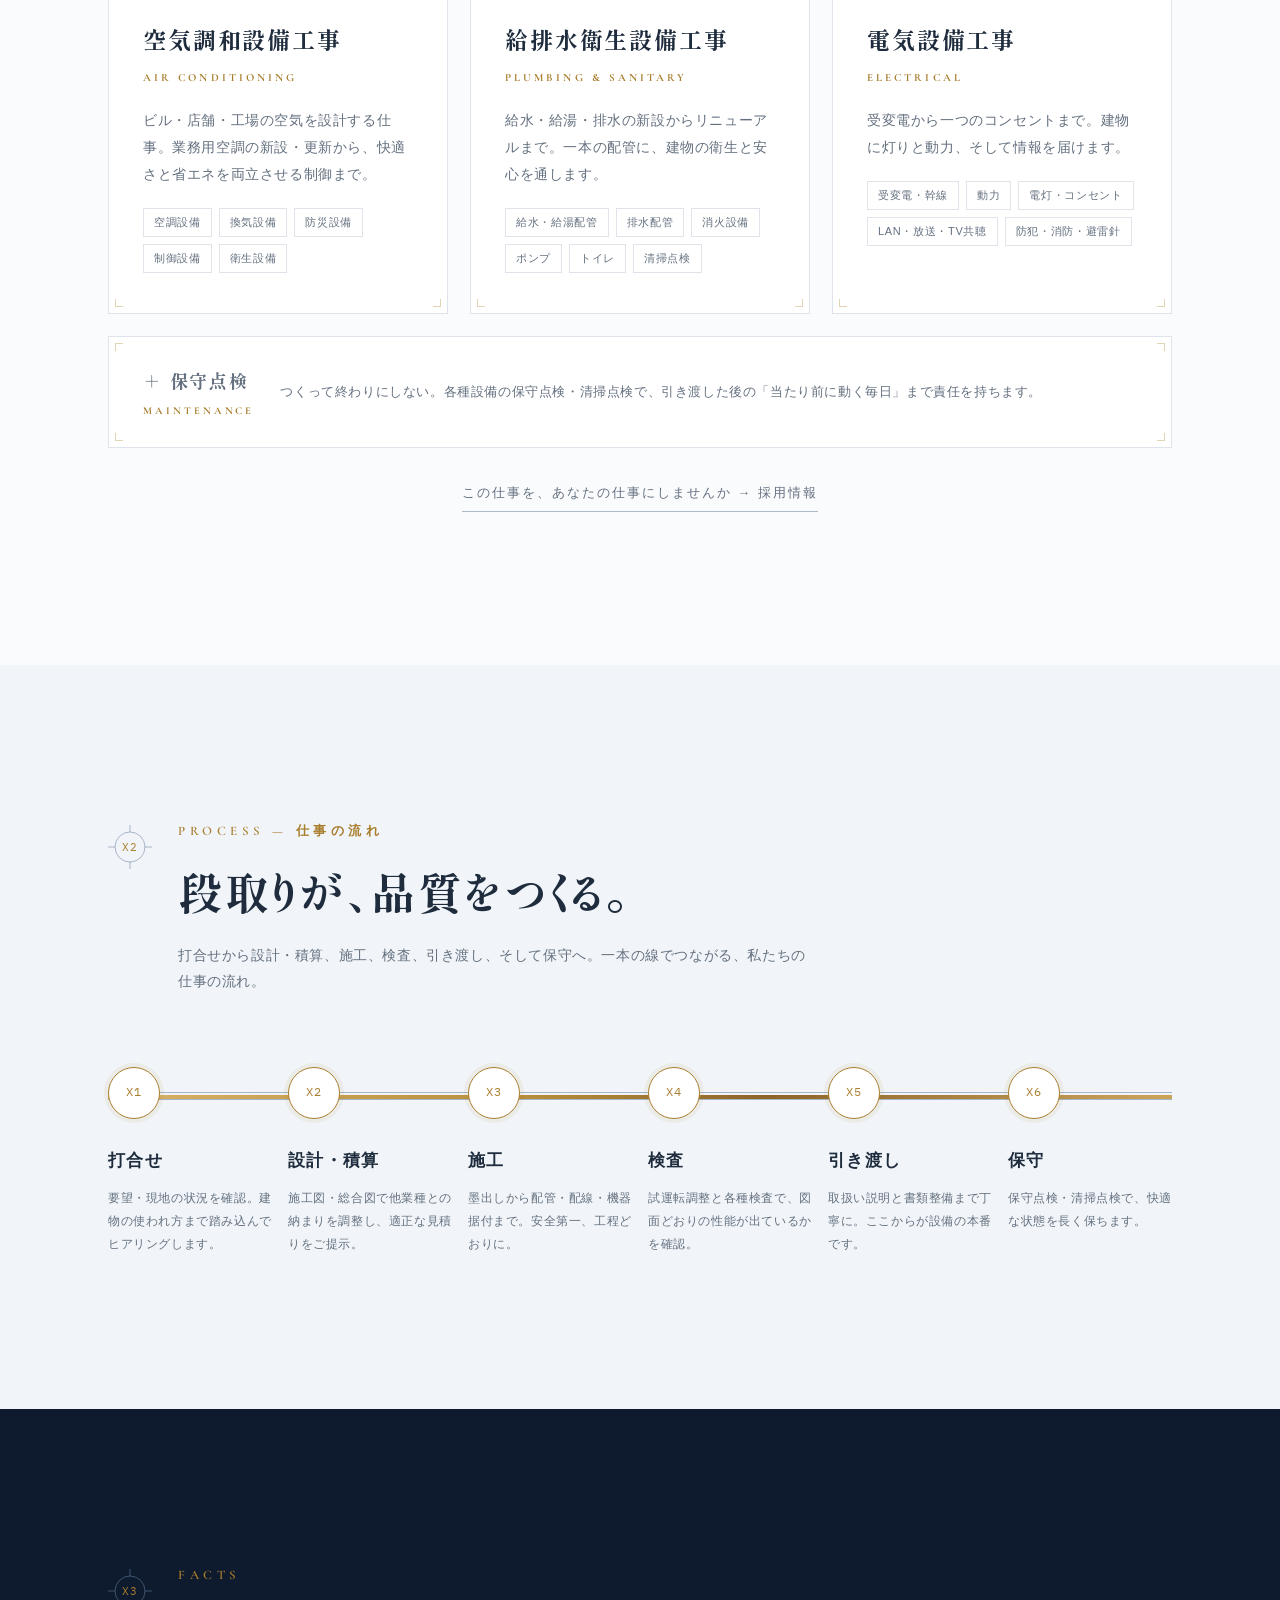
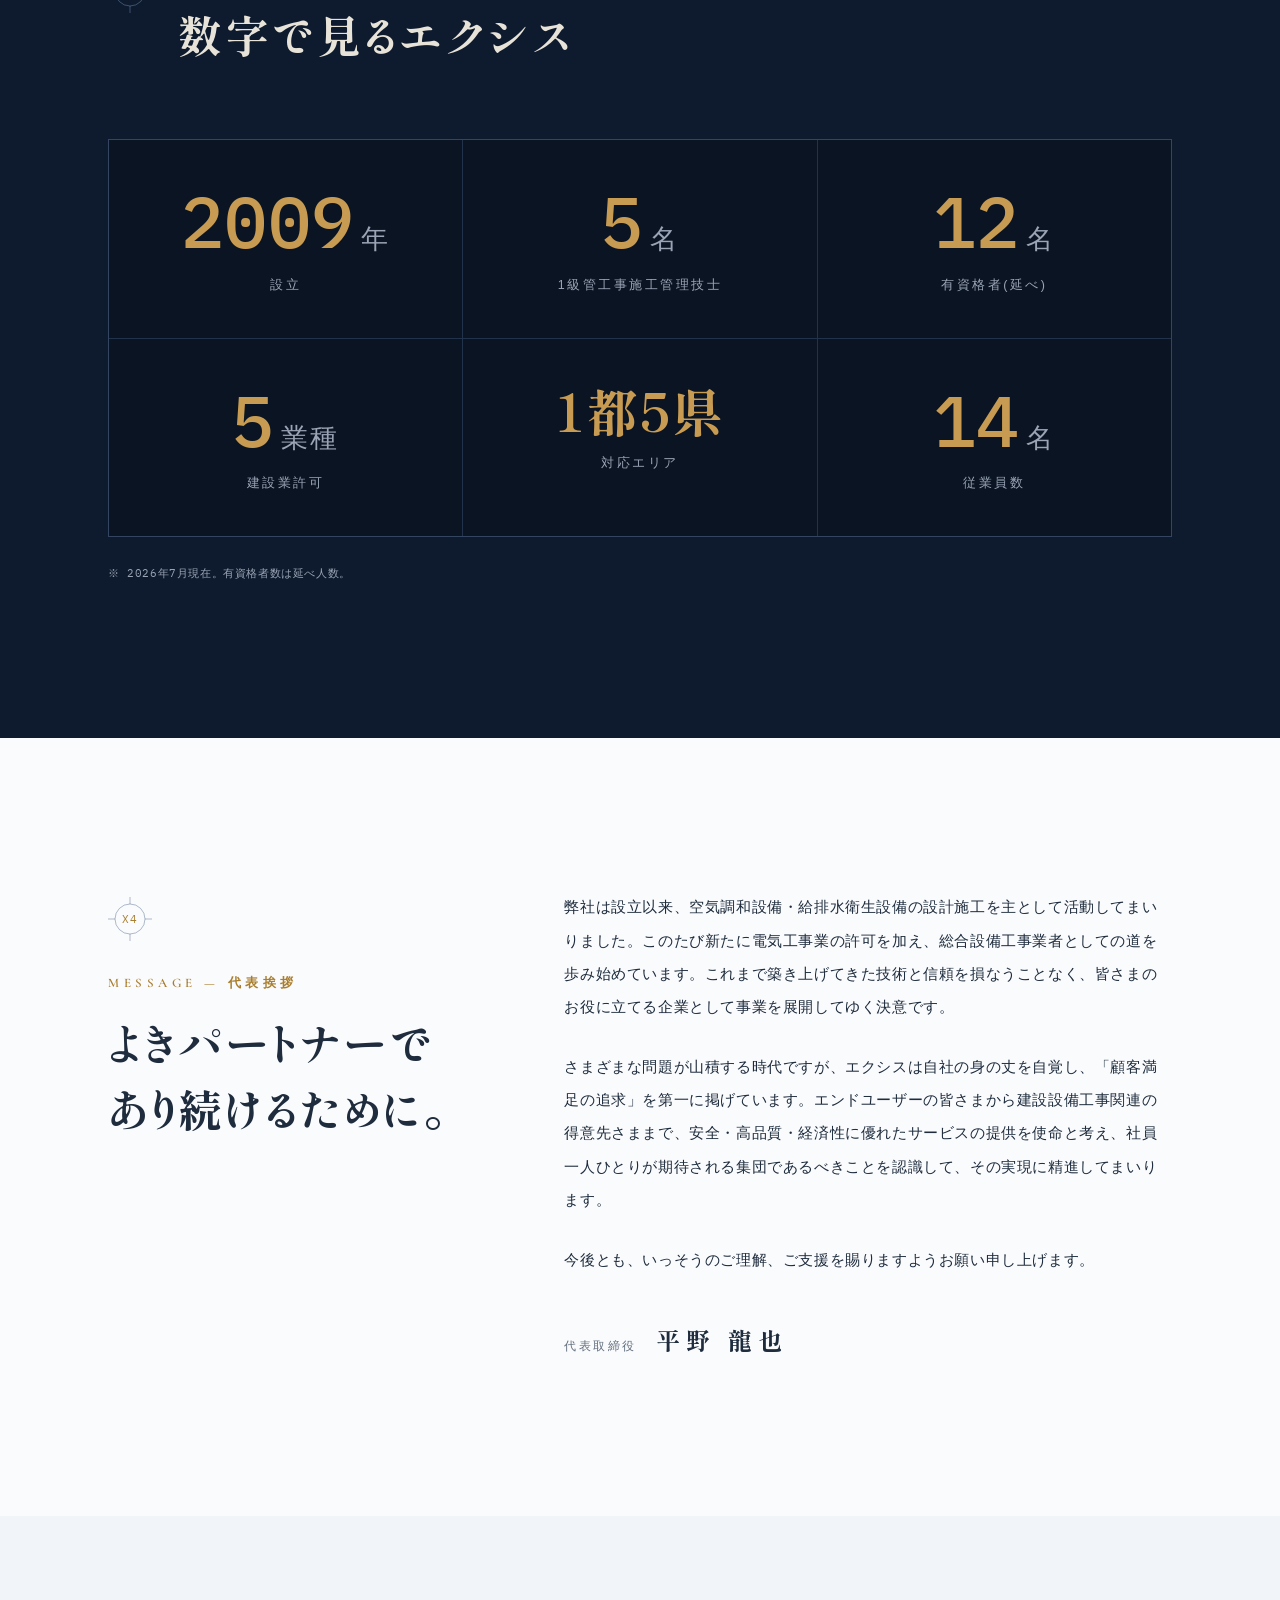
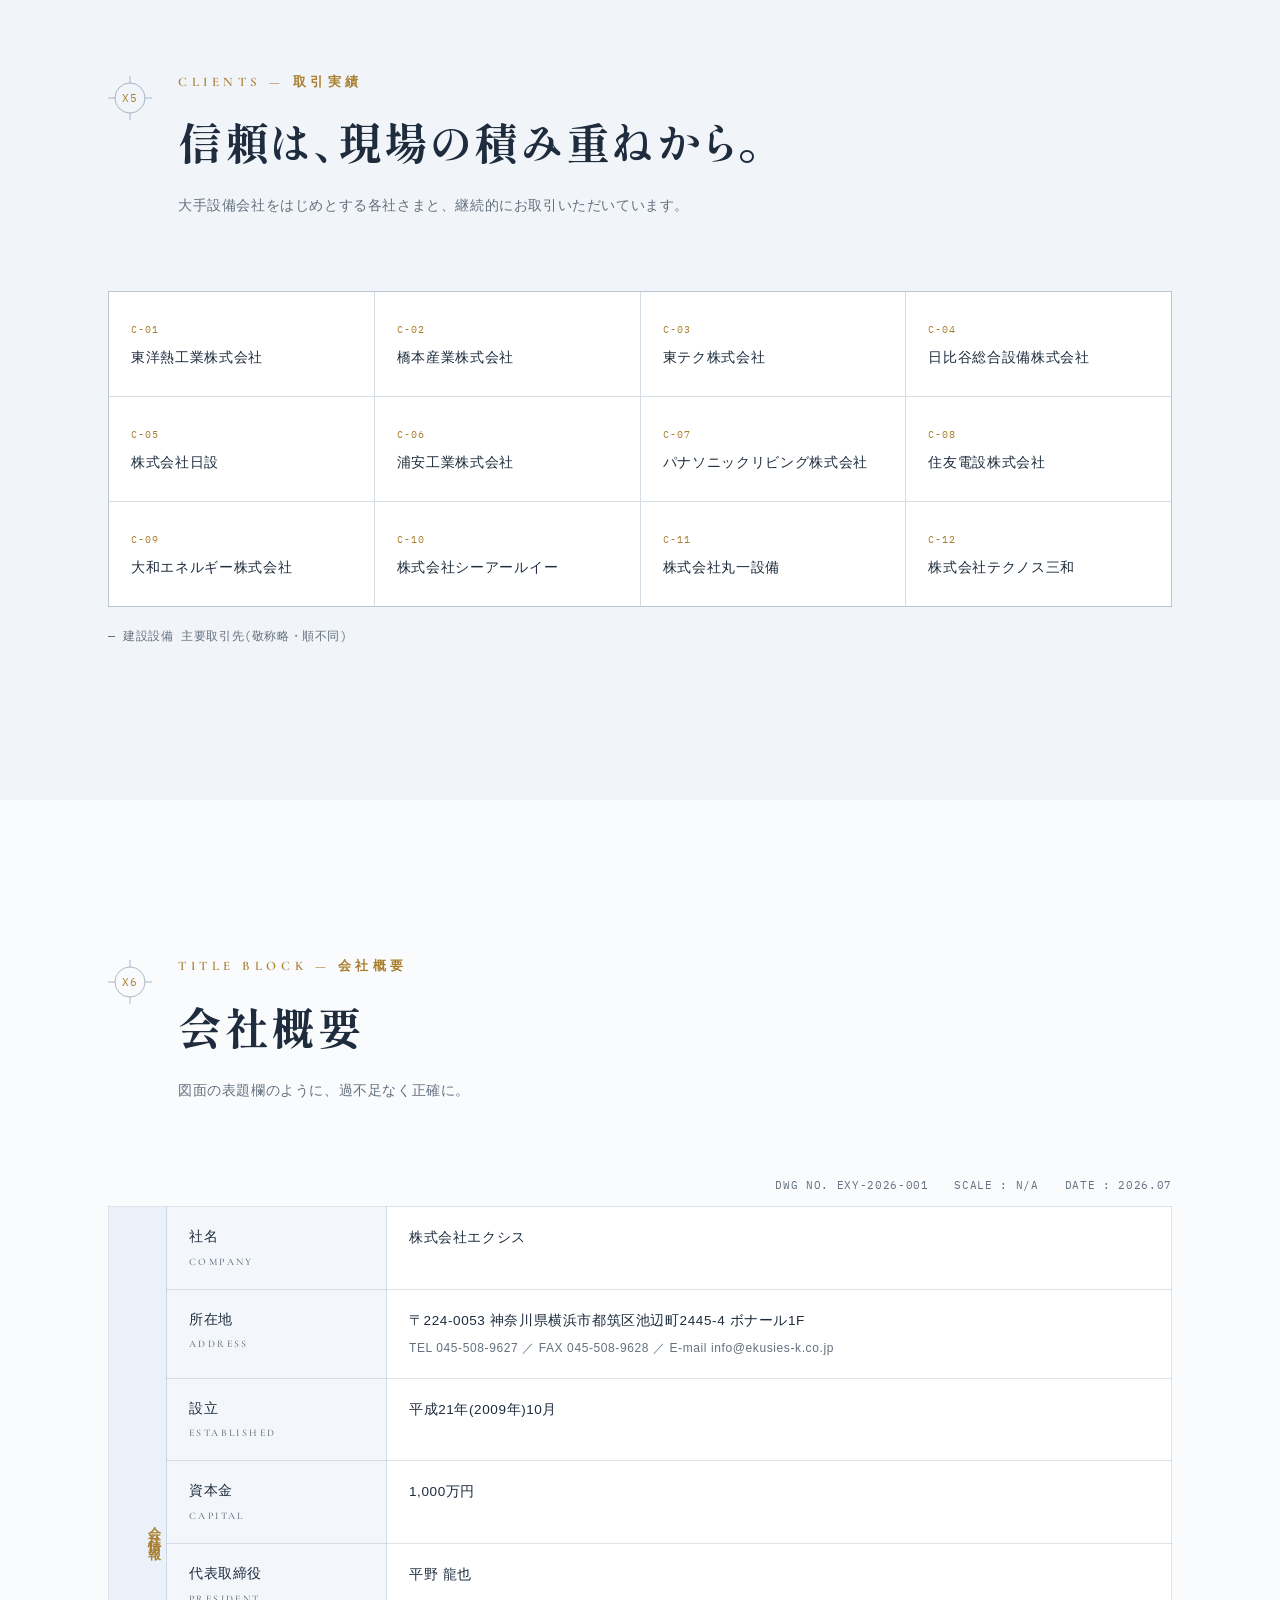
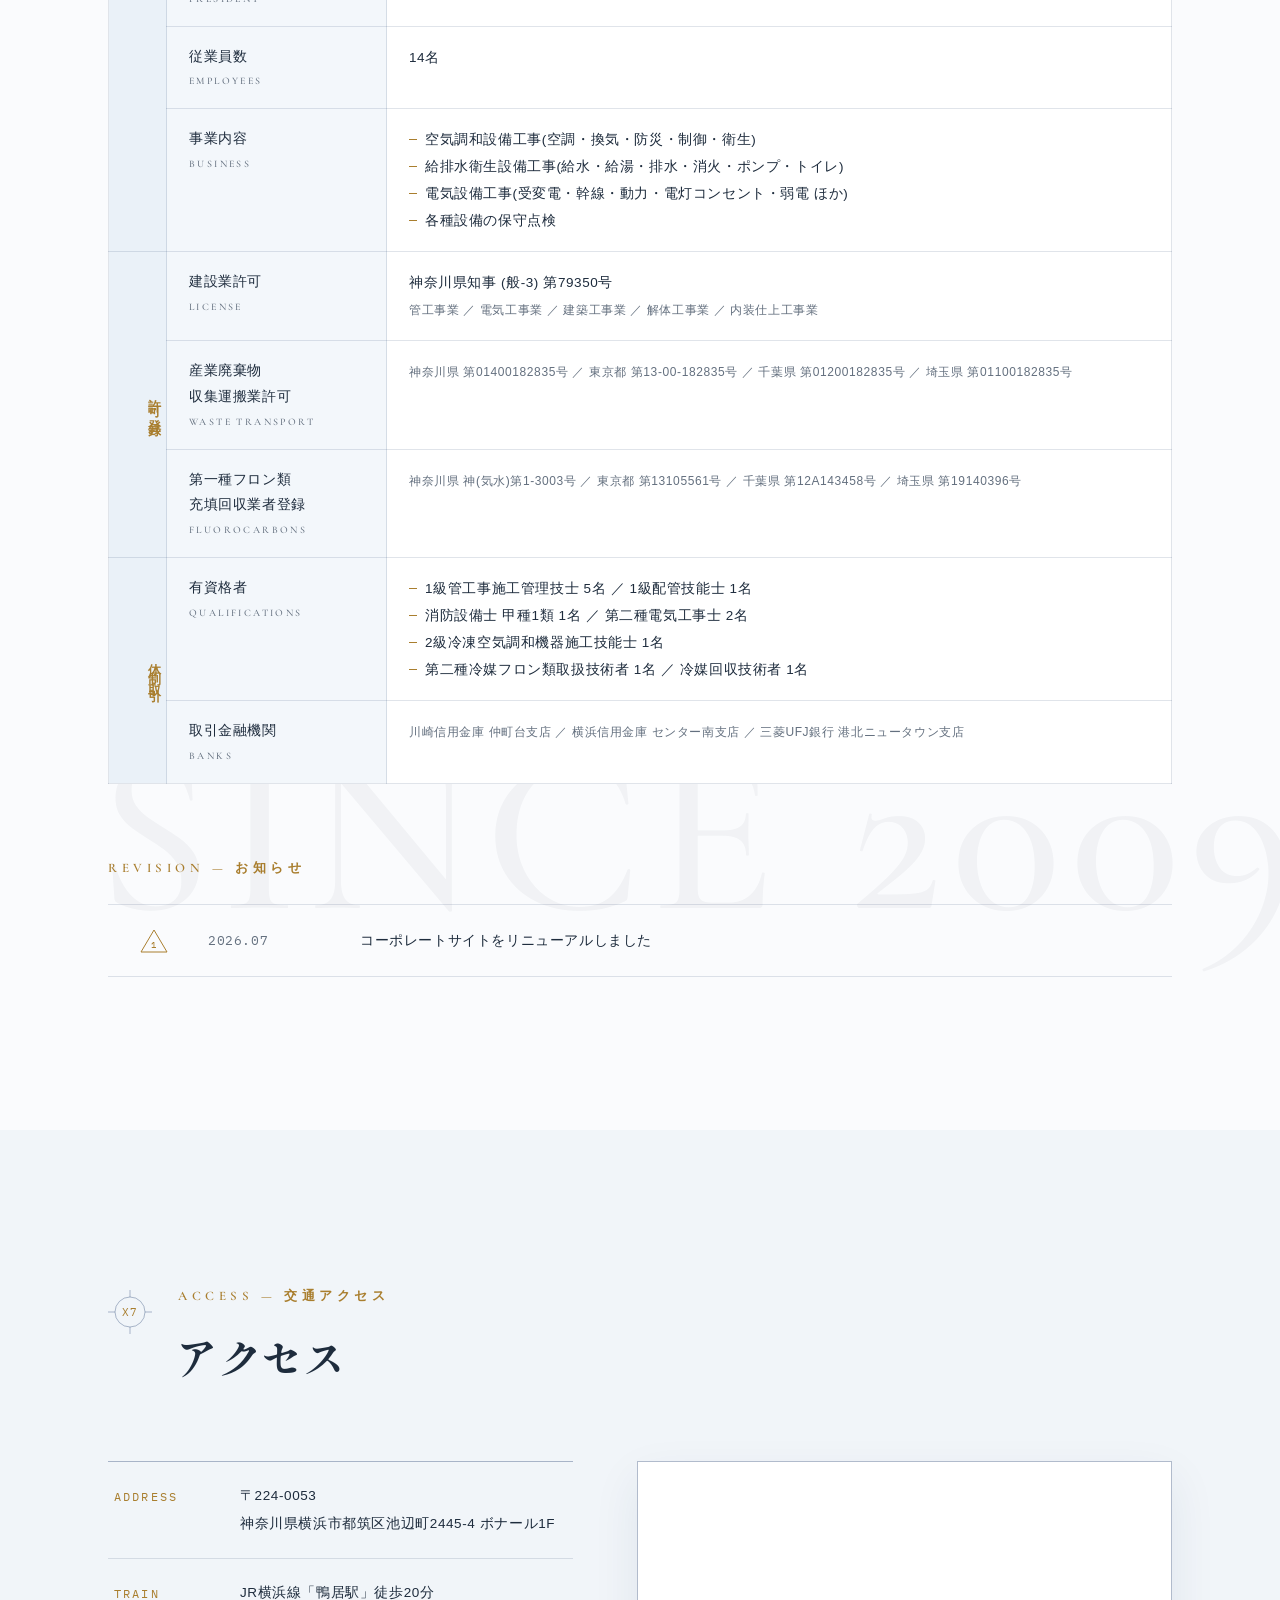
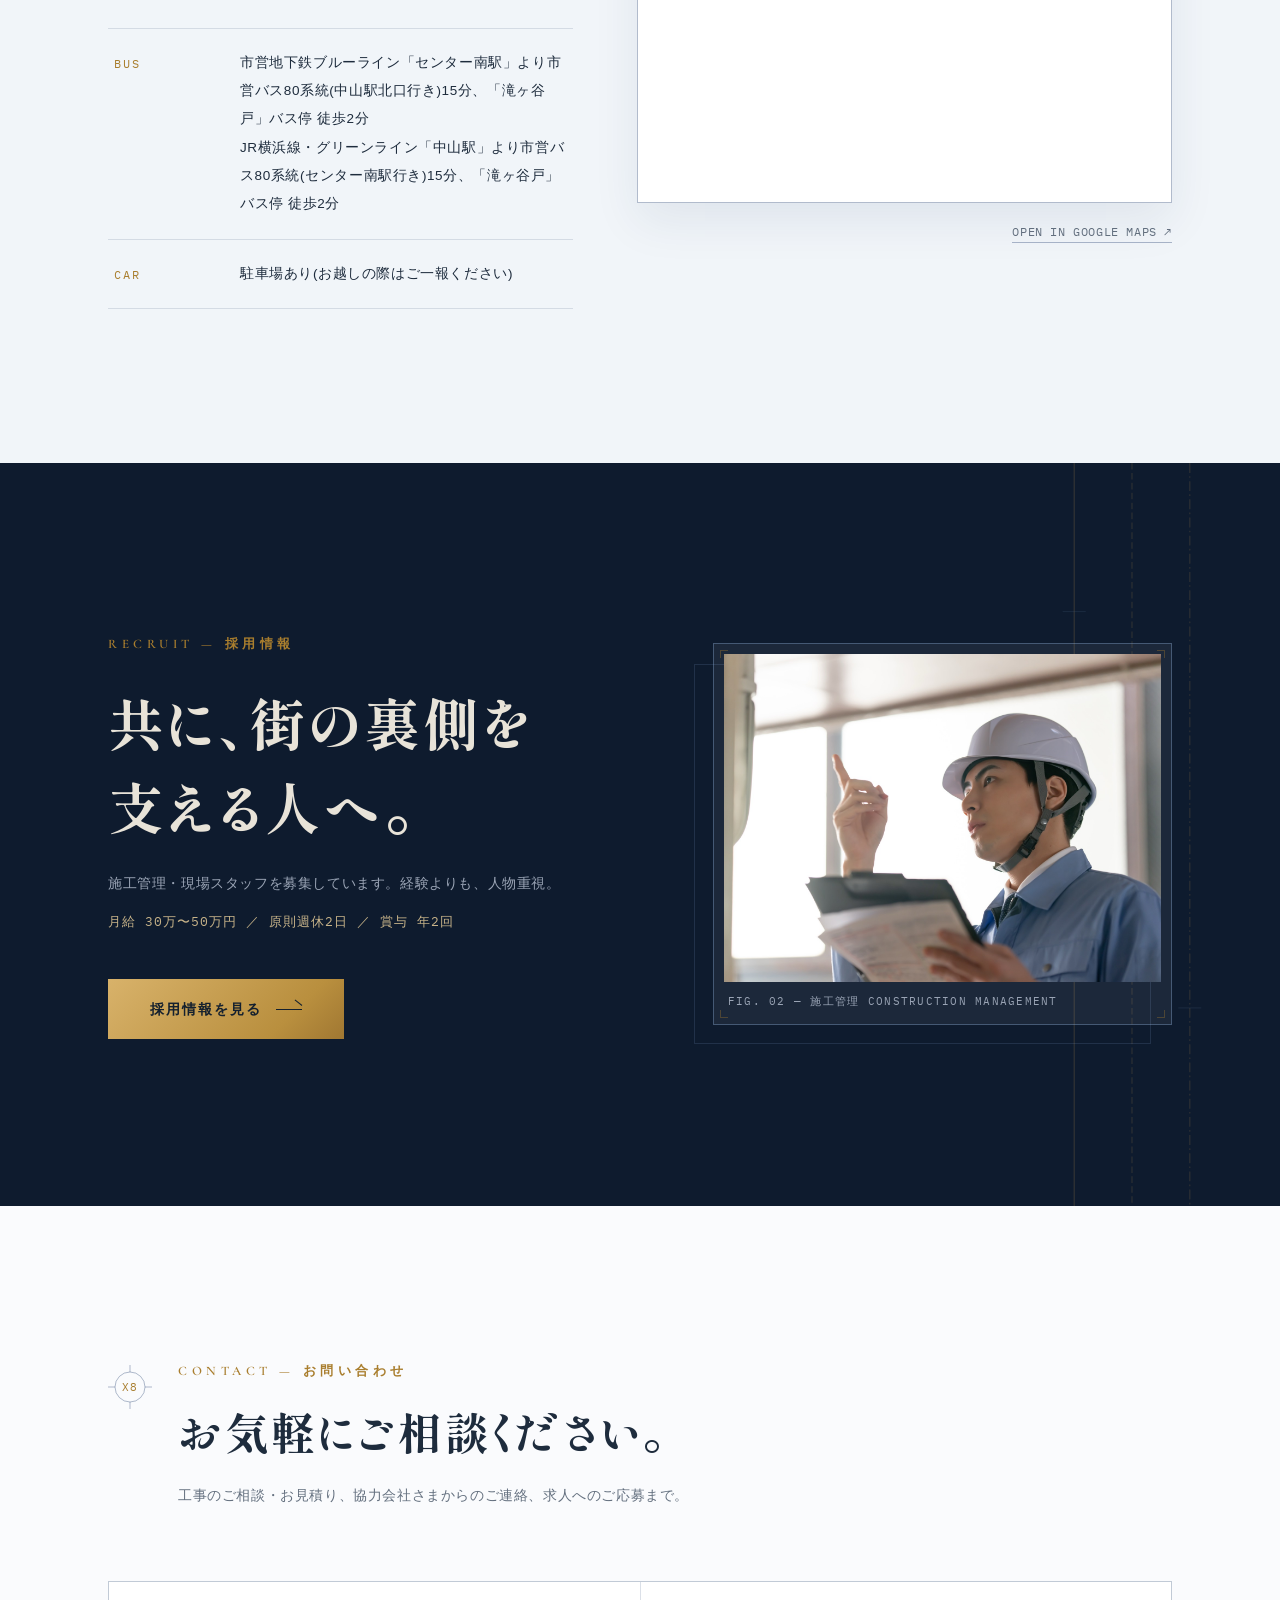
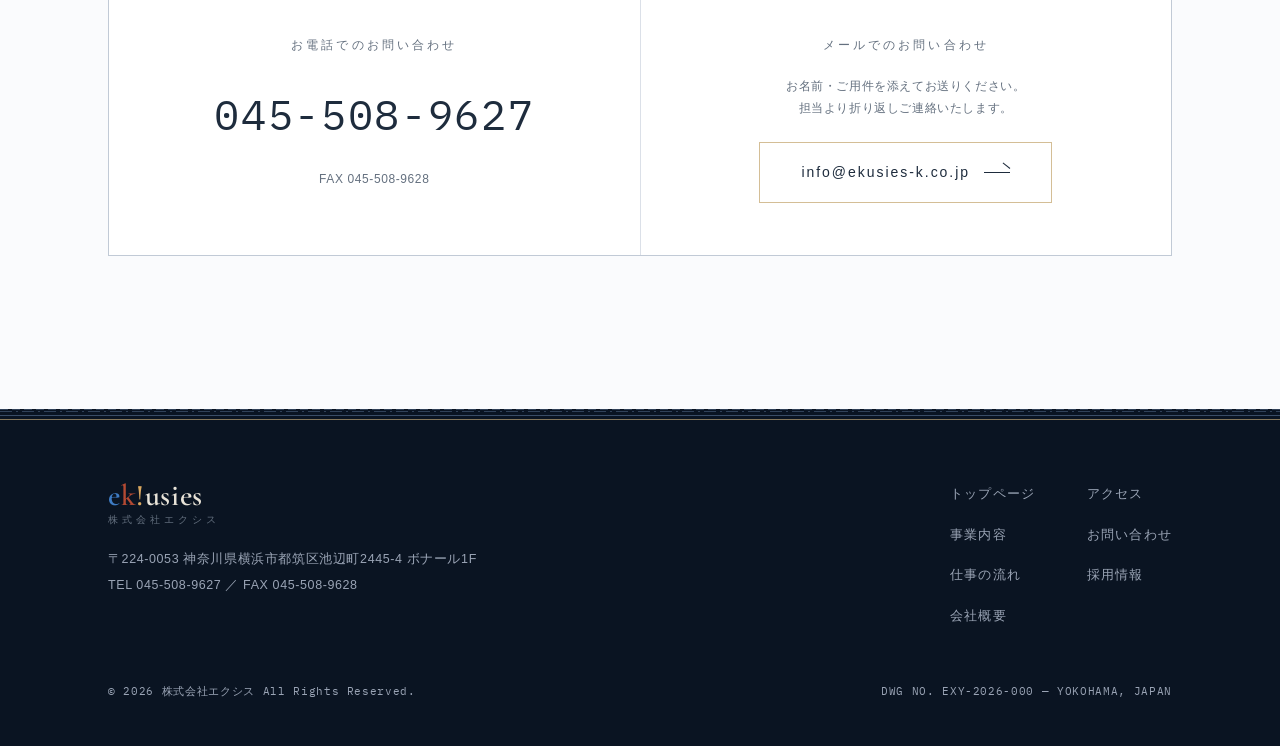
==== commit 30432beb: "FACTSセクションの自己言及的コピーを削除しプレーンな見出しに変更 - 「確かなことだけを、数字で。」→「数字で見るエクシス」 - 採用ページ「条件は、最初に見せる。」→「数字で見る働き方」  Co" ====
--- a/index.html
+++ b/index.html
@@ -263,9 +263,8 @@
         </svg>
       </span>
       <div>
-        <p class="en-label">FACTS — 数字で見るエクシス</p>
-        <h2 class="sec-title">確かなことだけを、数字で。</h2>
-        <p class="sec-lead">誇張はしない。いま言えることだけを、正確に。</p>
+        <p class="en-label">FACTS</p>
+        <h2 class="sec-title">数字で見るエクシス</h2>
       </div>
     </div>
 
@@ -295,7 +294,7 @@
         <p class="stat-label">従業員数</p>
       </div>
     </div>
-    <p class="stat-foot">※ 掲載数値は自社公表情報に基づく(2026年7月現在)。有資格者数は延べ人数。</p>
+    <p class="stat-foot">※ 2026年7月現在。有資格者数は延べ人数。</p>
   </div>
 </section>
 
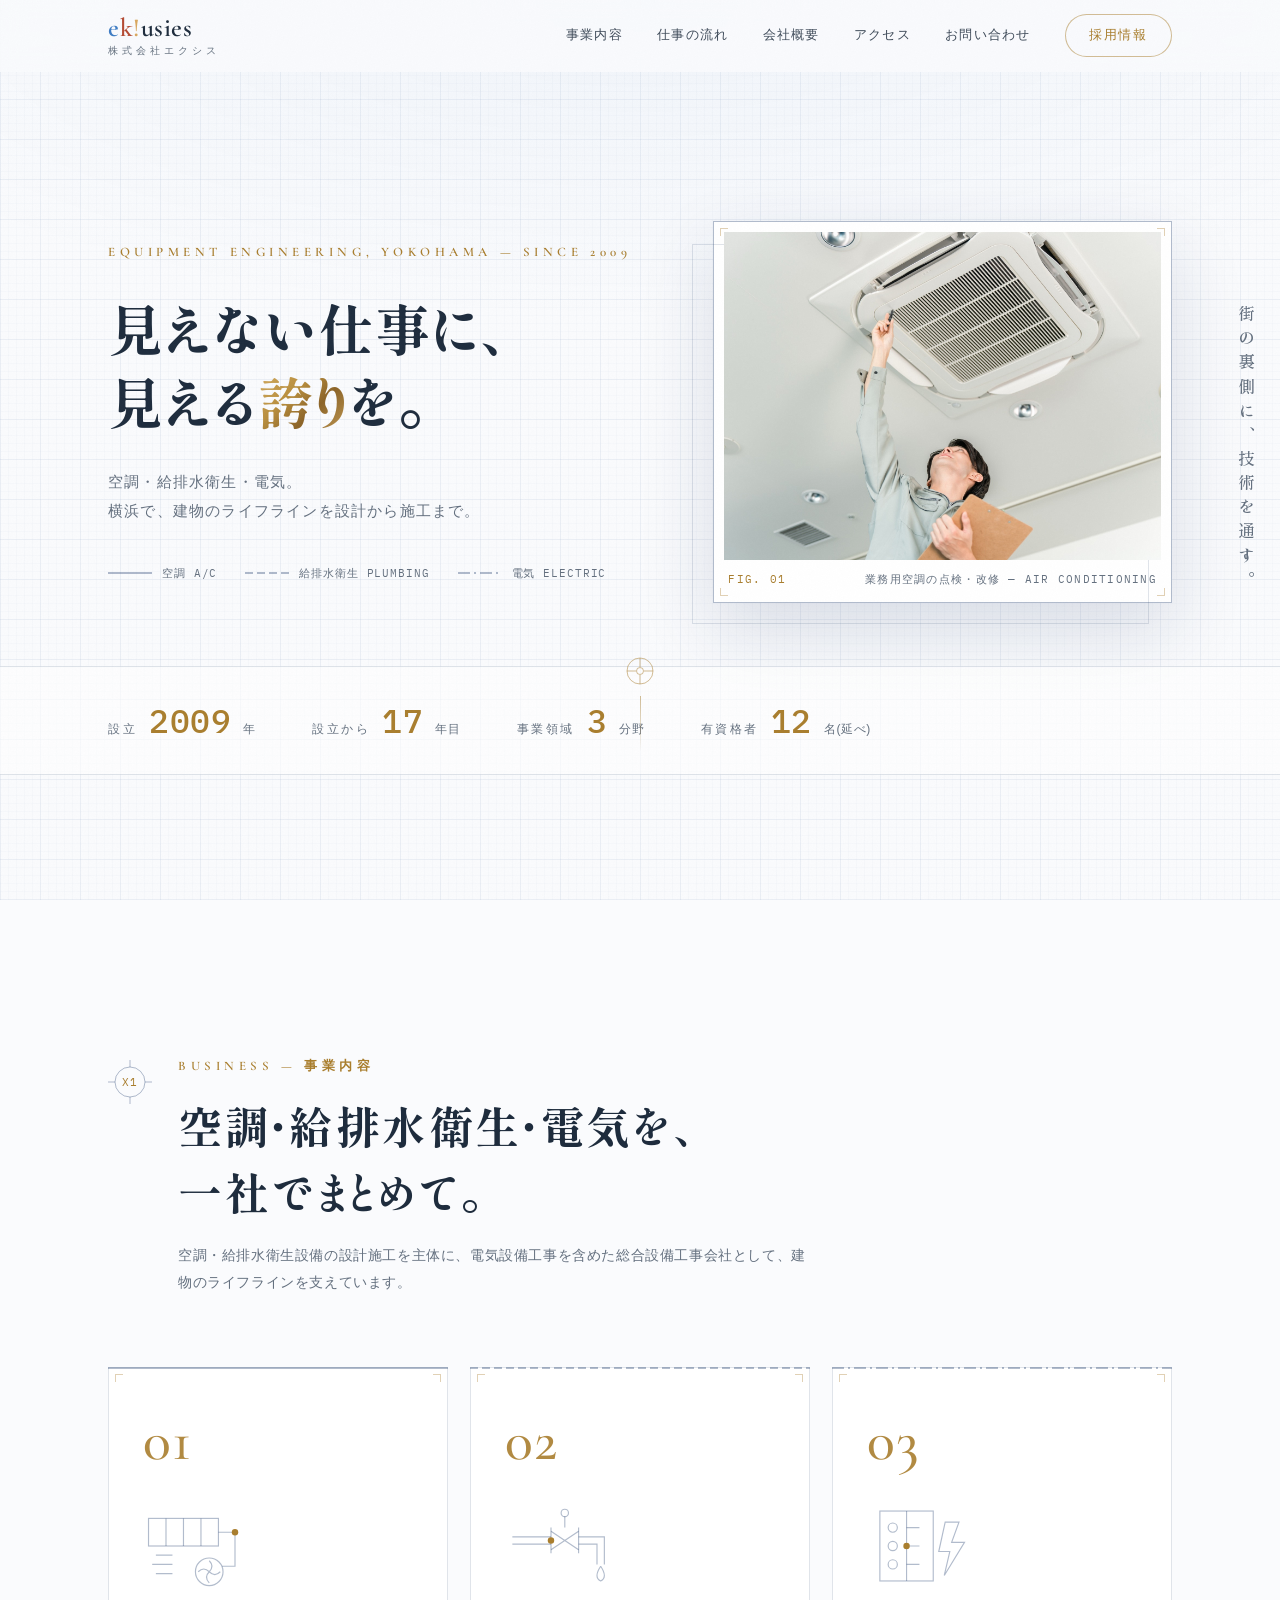
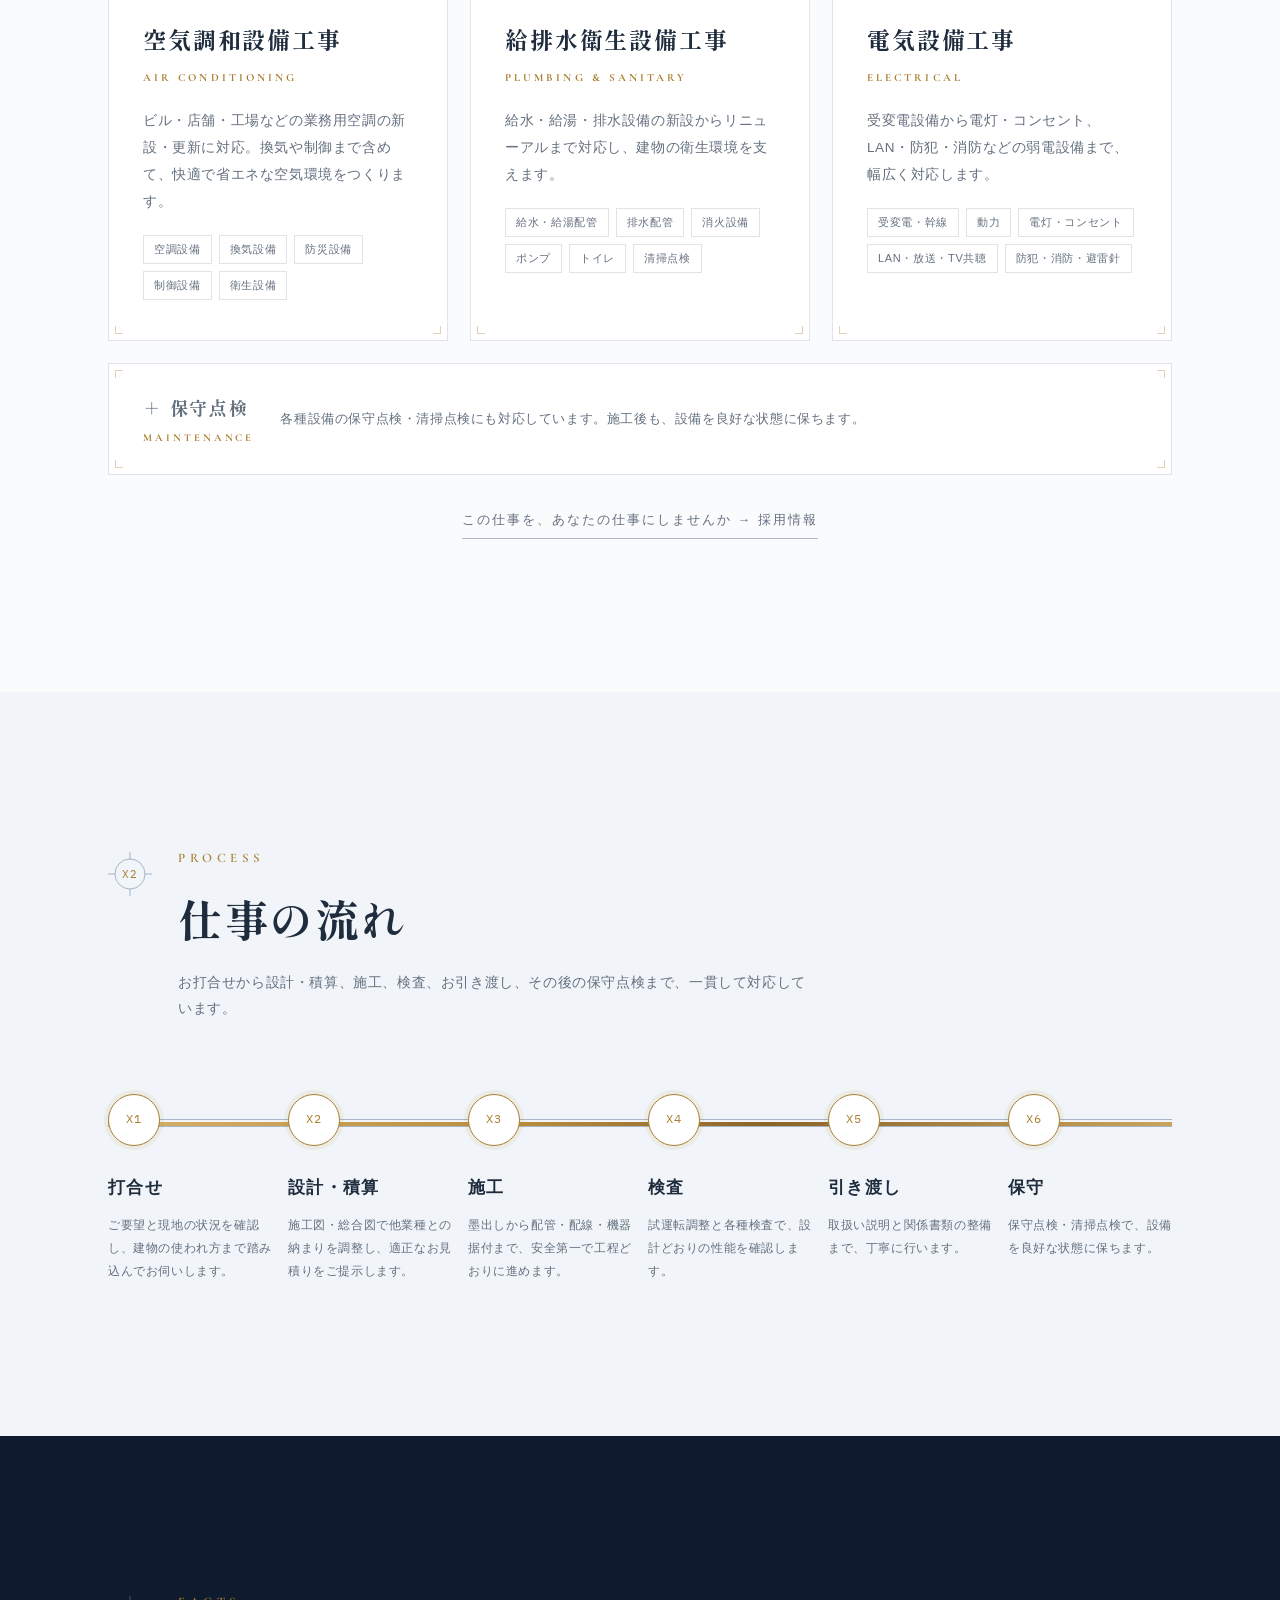
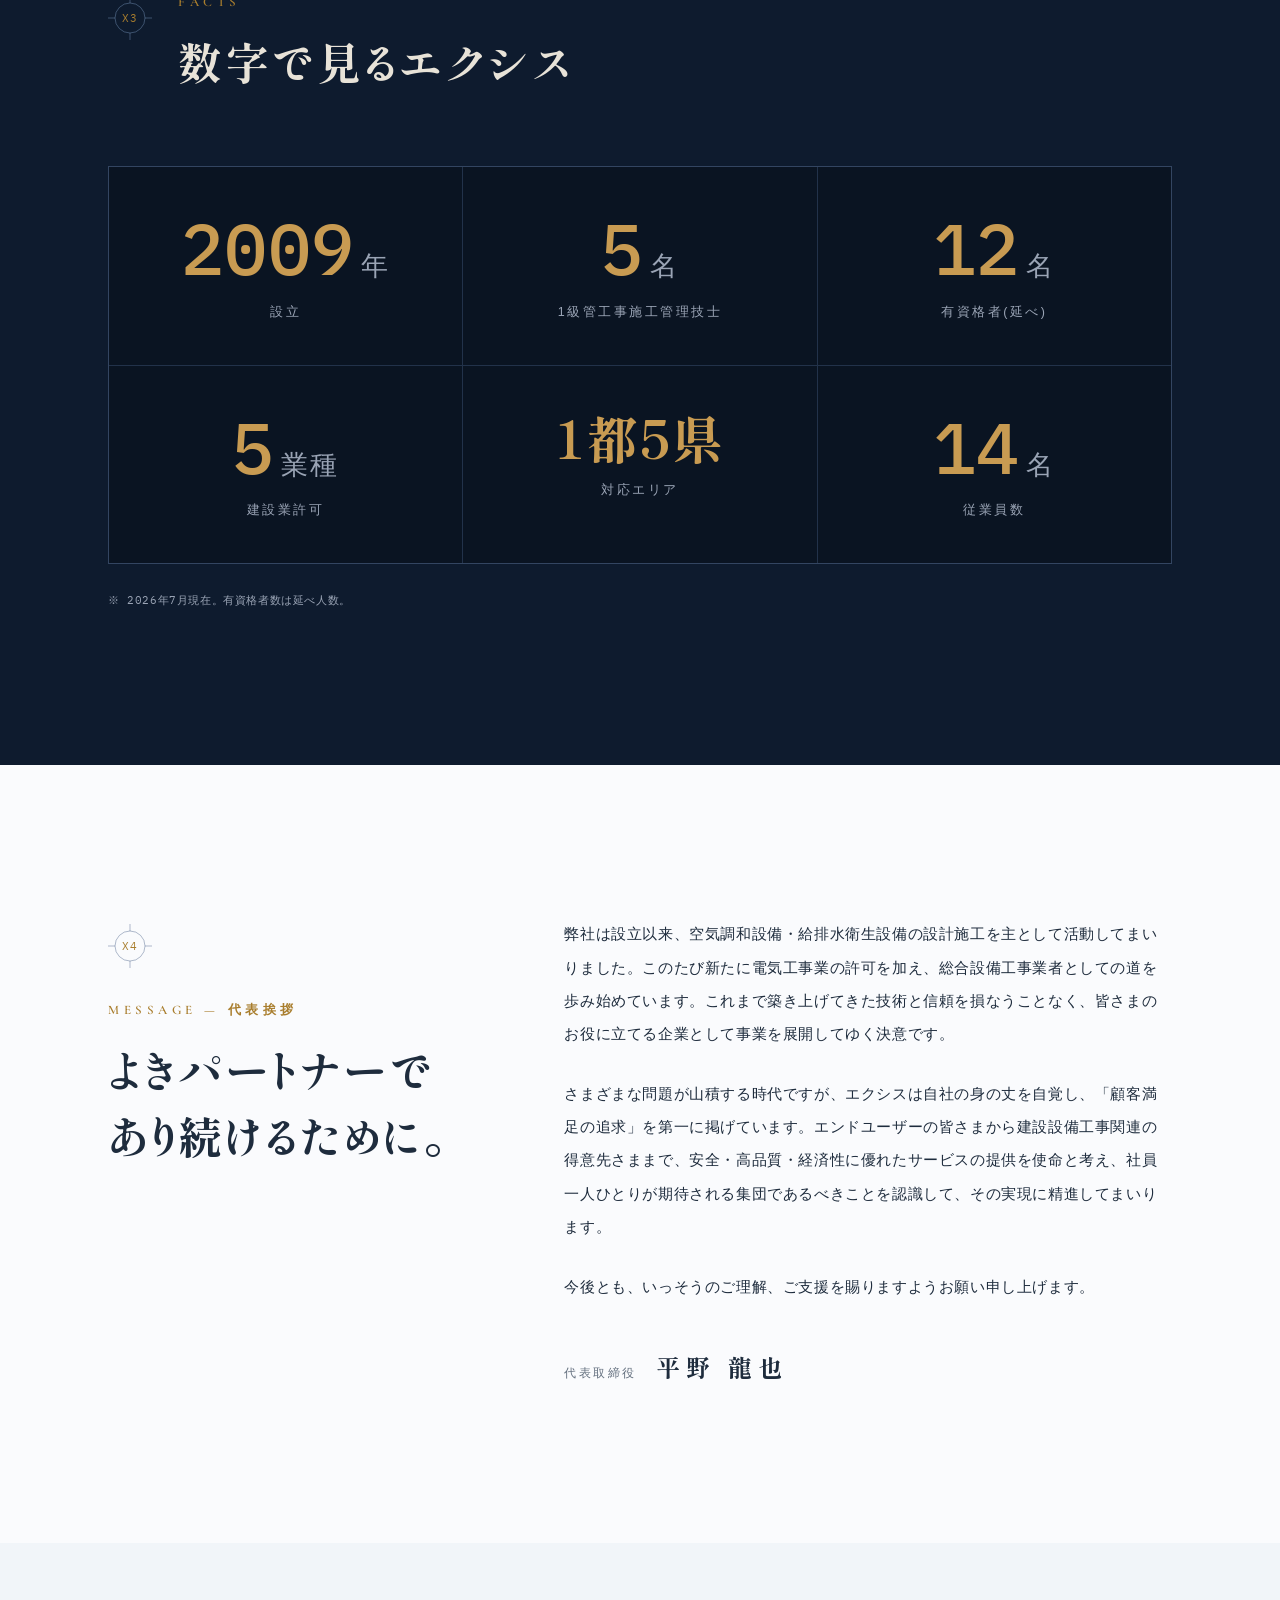
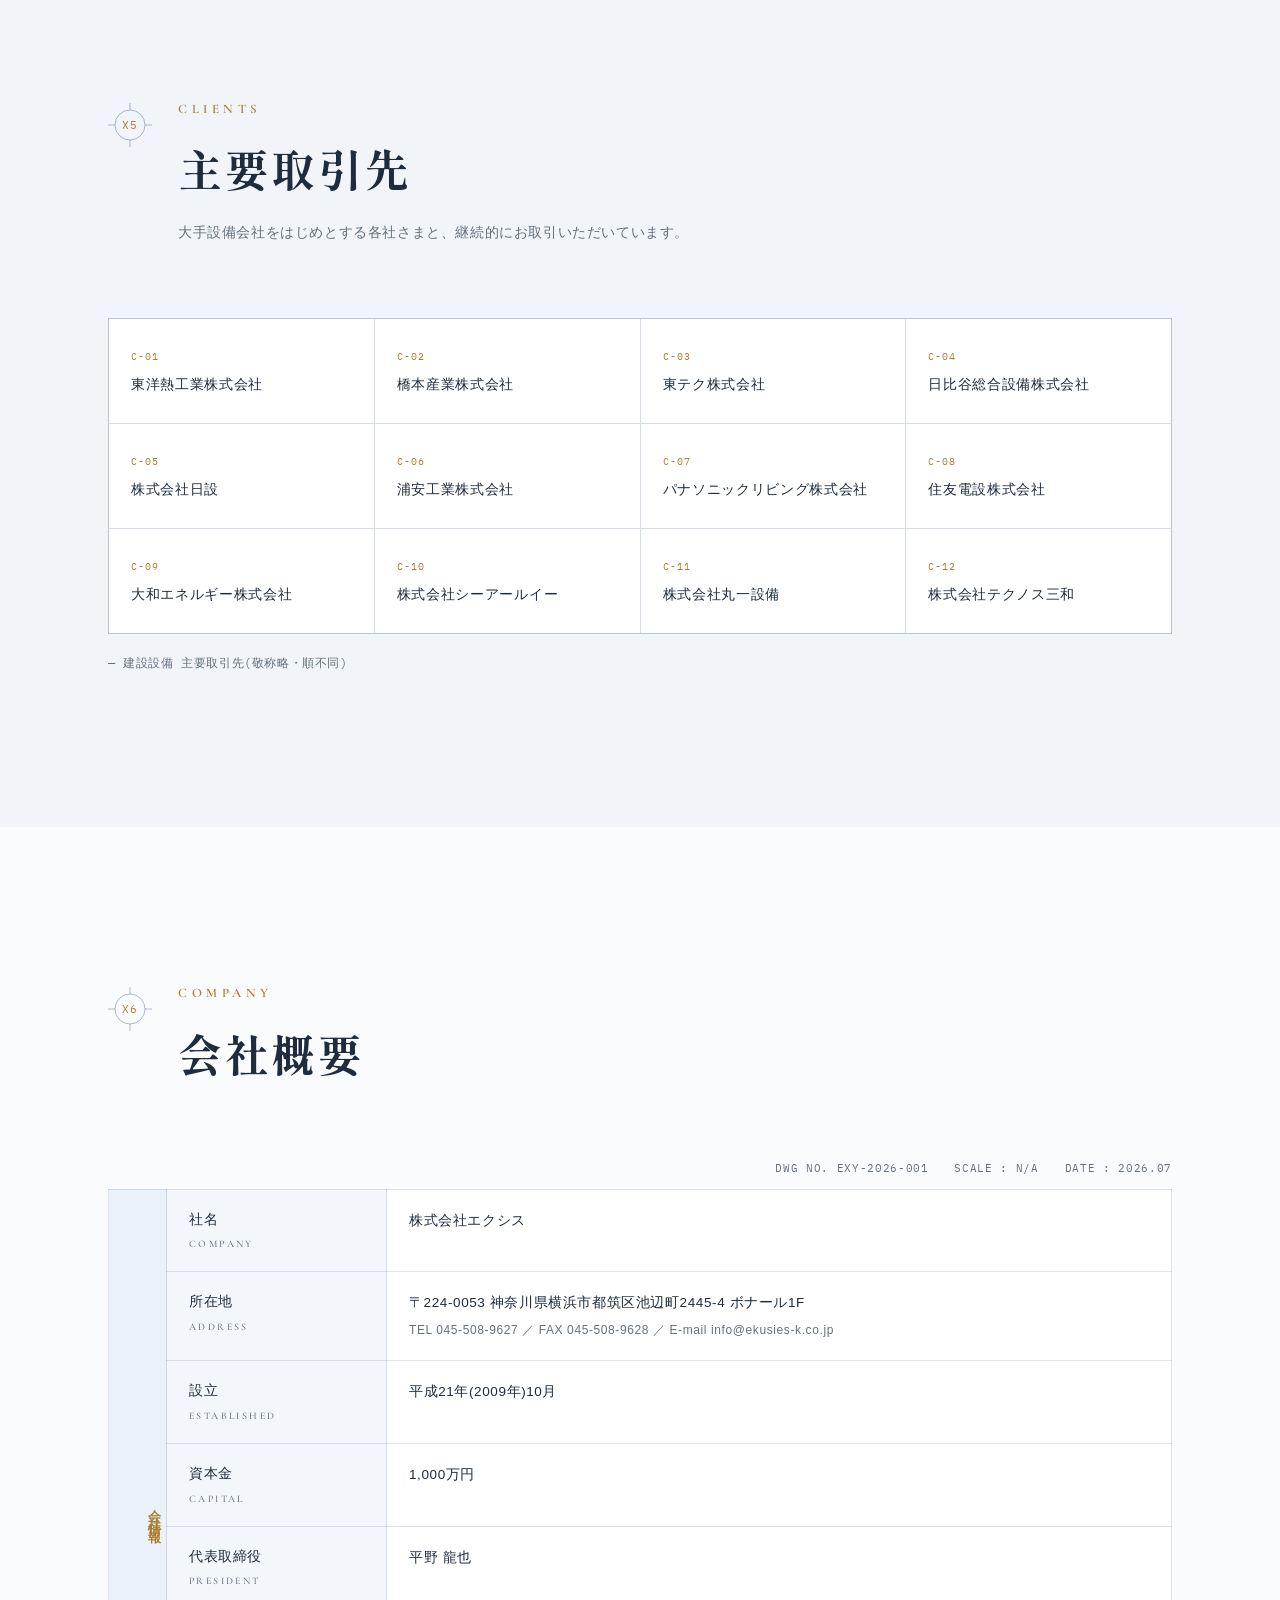
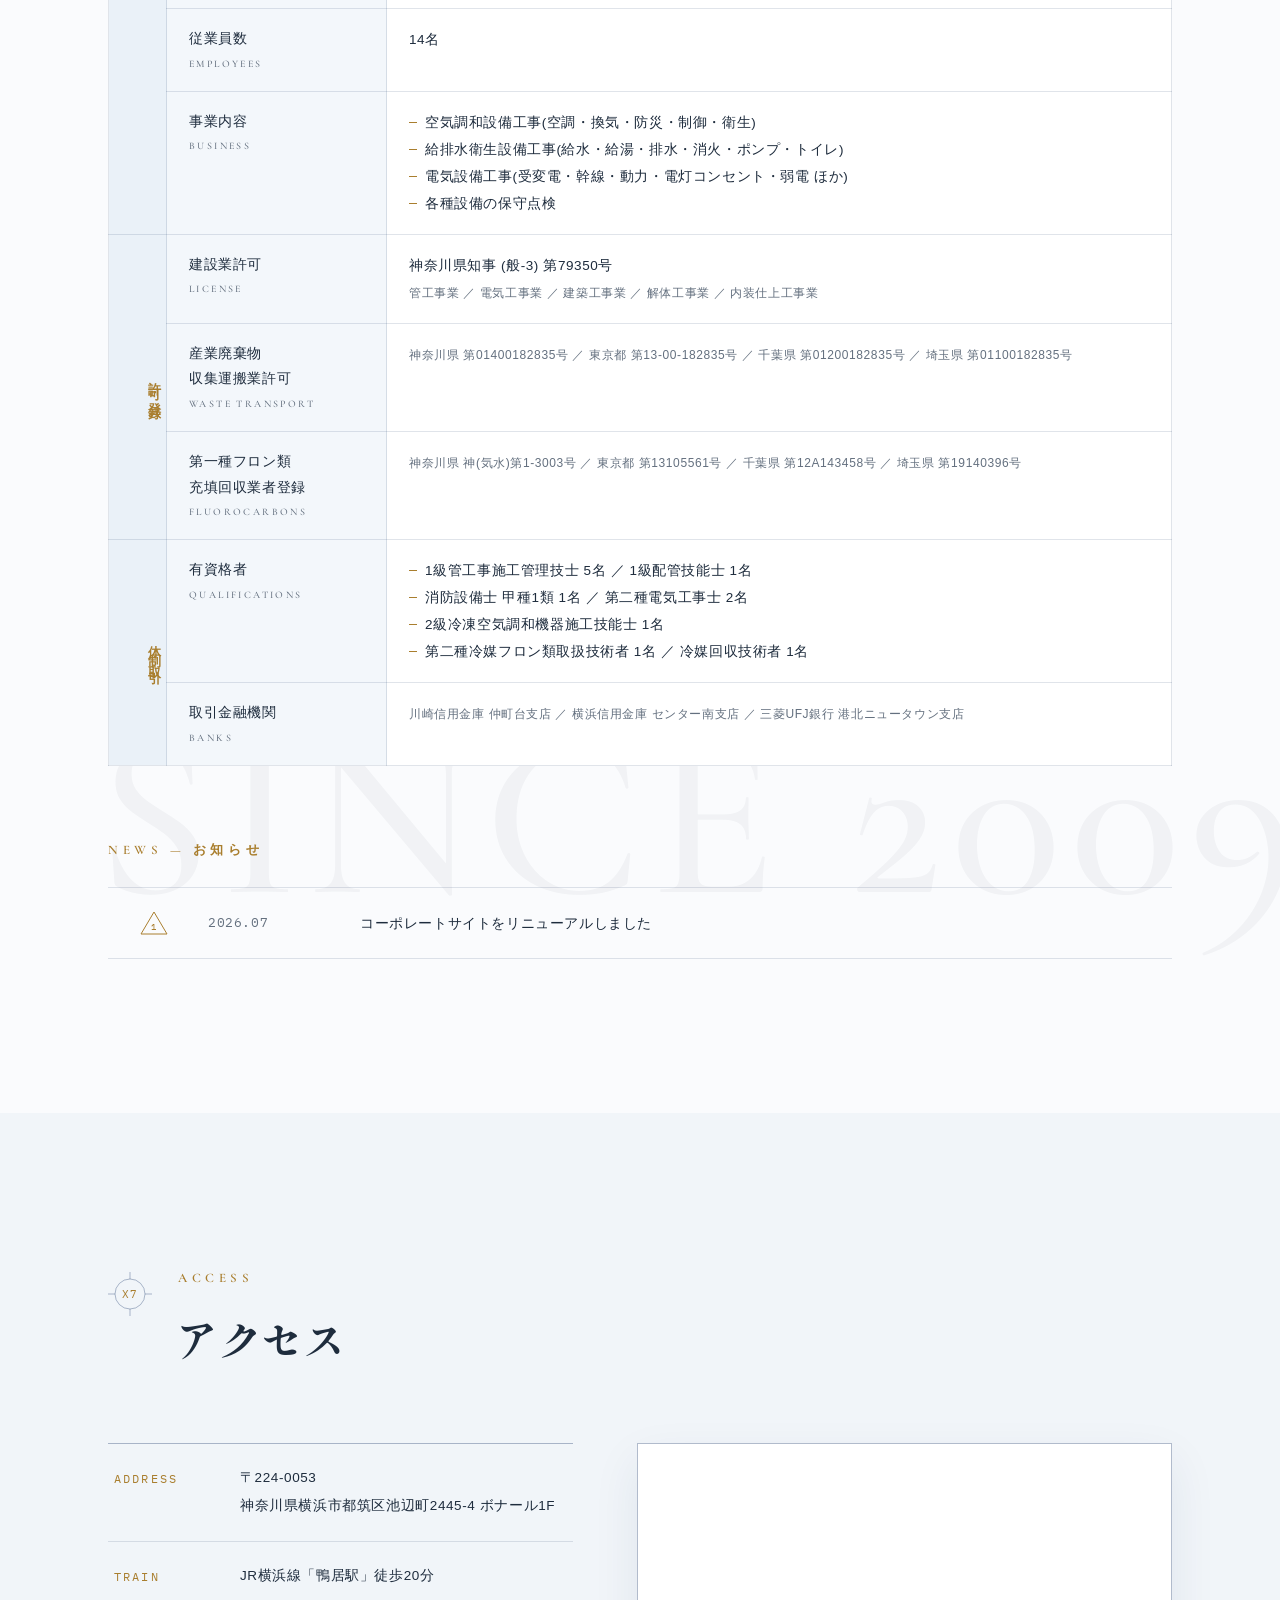
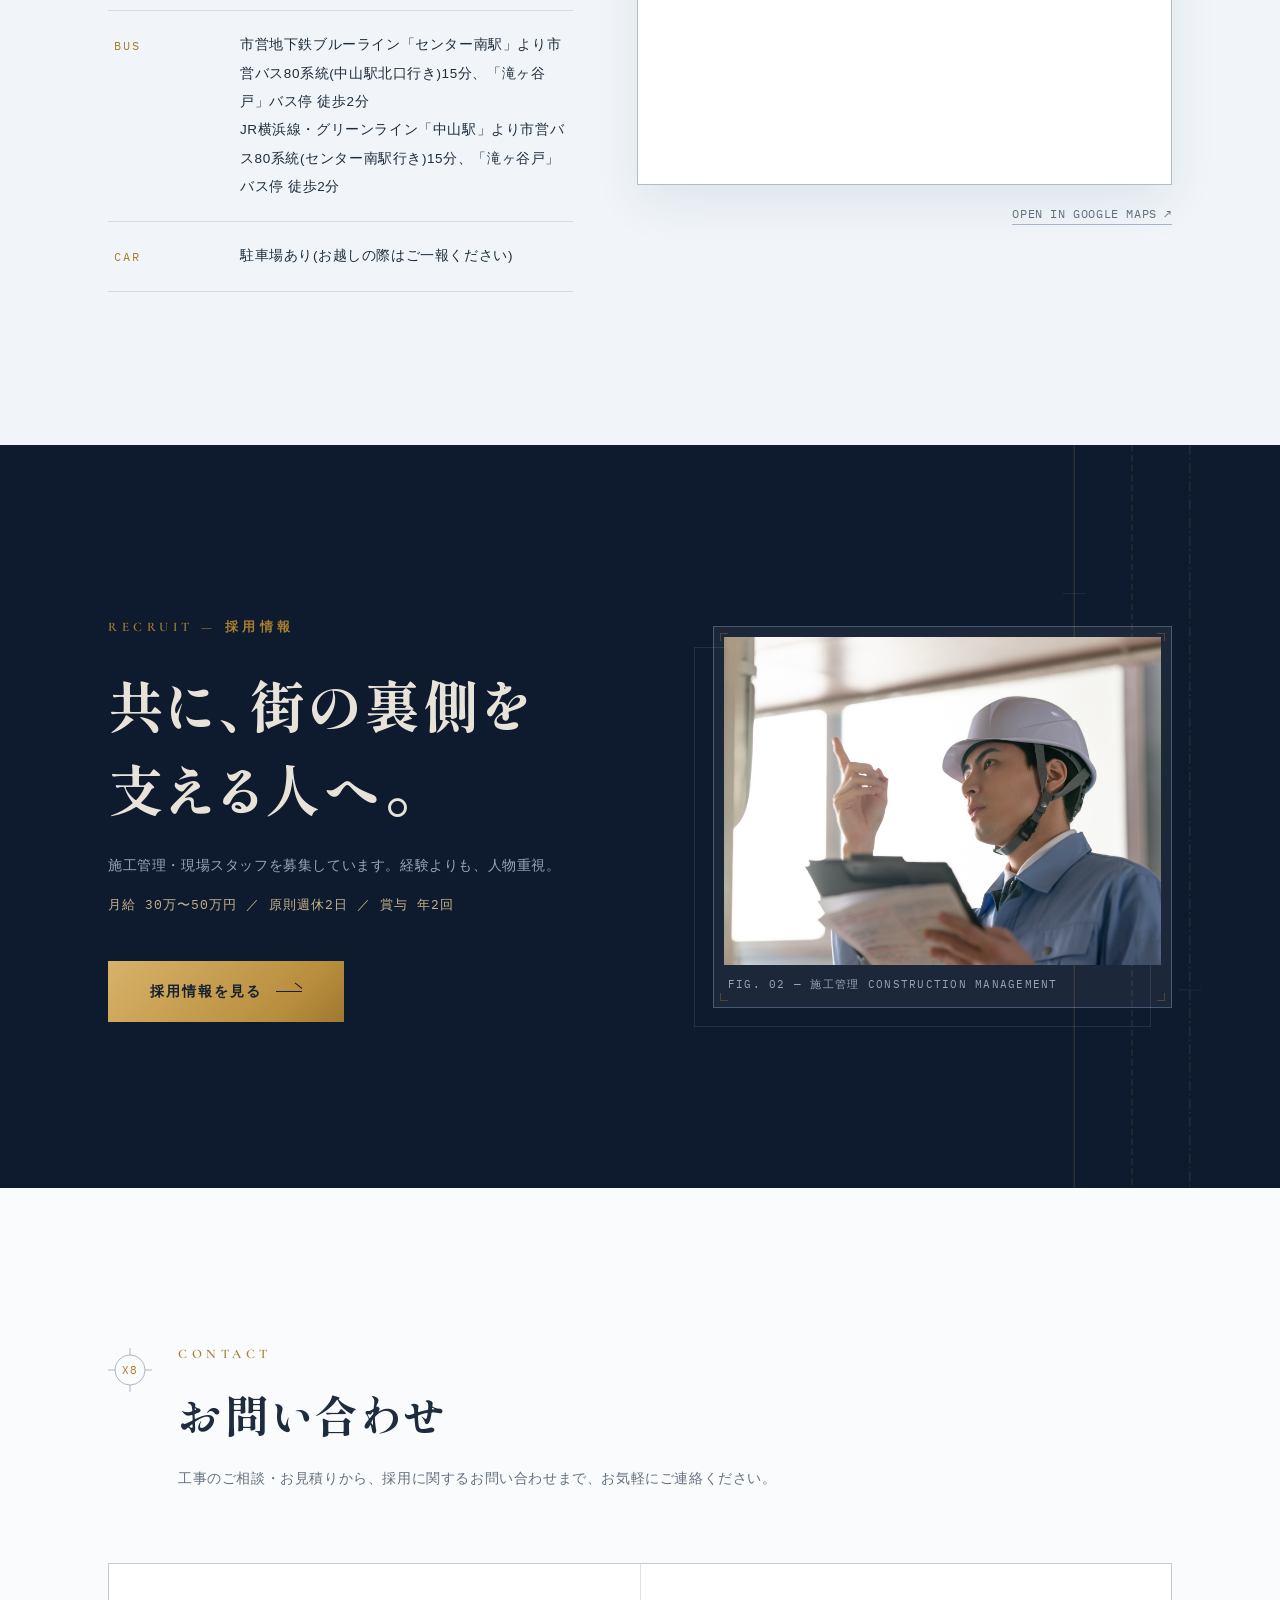
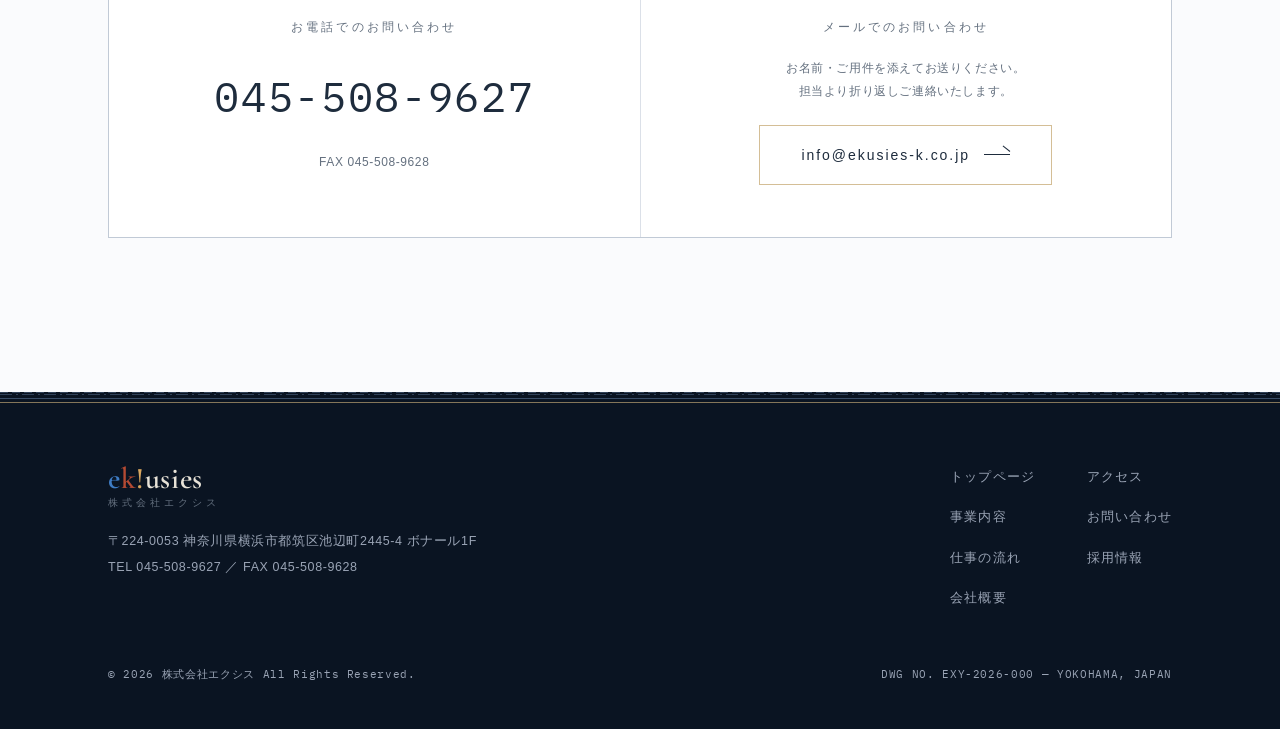
==== commit 093ca7ed: "日本語表現の全面見直し: 情報セクションをプレーンな表現に統一 - 会社概要「図面の表題欄のように〜」リード削除 - 仕事の流れ: 見出し・リードを平易な説明文に変更、工程説明をです・ます調に統一 -" ====
--- a/index.html
+++ b/index.html
@@ -109,8 +109,8 @@
       </span>
       <div>
         <p class="en-label">BUSINESS — 事業内容</p>
-        <h2 class="sec-title">空気、水、電気。<br>三つまとめて、一社で。</h2>
-        <p class="sec-lead">建物のライフラインを三本の柱で支える、横浜の総合設備工事会社です。空調・給排水衛生の設計施工を主体に、電気工事業の許可を加え、総合設備工事業者として歩んでいます。</p>
+        <h2 class="sec-title">空調・給排水衛生・電気を、<br>一社でまとめて。</h2>
+        <p class="sec-lead">空調・給排水衛生設備の設計施工を主体に、電気設備工事を含めた総合設備工事会社として、建物のライフラインを支えています。</p>
       </div>
     </div>
 
@@ -130,7 +130,7 @@
           </svg>
         </div>
         <h3 class="pillar-title">空気調和設備工事<span class="pillar-title-en">Air Conditioning</span></h3>
-        <p class="pillar-desc">ビル・店舗・工場の空気を設計する仕事。業務用空調の新設・更新から、快適さと省エネを両立させる制御まで。</p>
+        <p class="pillar-desc">ビル・店舗・工場などの業務用空調の新設・更新に対応。換気や制御まで含めて、快適で省エネな空気環境をつくります。</p>
         <ul class="pillar-tags">
           <li>空調設備</li><li>換気設備</li><li>防災設備</li><li>制御設備</li><li>衛生設備</li>
         </ul>
@@ -152,7 +152,7 @@
           </svg>
         </div>
         <h3 class="pillar-title">給排水衛生設備工事<span class="pillar-title-en">Plumbing &amp; Sanitary</span></h3>
-        <p class="pillar-desc">給水・給湯・排水の新設からリニューアルまで。一本の配管に、建物の衛生と安心を通します。</p>
+        <p class="pillar-desc">給水・給湯・排水設備の新設からリニューアルまで対応し、建物の衛生環境を支えます。</p>
         <ul class="pillar-tags">
           <li>給水・給湯配管</li><li>排水配管</li><li>消火設備</li><li>ポンプ</li><li>トイレ</li><li>清掃点検</li>
         </ul>
@@ -172,7 +172,7 @@
           </svg>
         </div>
         <h3 class="pillar-title">電気設備工事<span class="pillar-title-en">Electrical</span></h3>
-        <p class="pillar-desc">受変電から一つのコンセントまで。建物に灯りと動力、そして情報を届けます。</p>
+        <p class="pillar-desc">受変電設備から電灯・コンセント、LAN・防犯・消防などの弱電設備まで、幅広く対応します。</p>
         <ul class="pillar-tags">
           <li>受変電・幹線</li><li>動力</li><li>電灯・コンセント</li><li>LAN・放送・TV共聴</li><li>防犯・消防・避雷針</li>
         </ul>
@@ -184,7 +184,7 @@
       <div>
         <p class="m-label">＋ 保守点検<span class="m-en">MAINTENANCE</span></p>
       </div>
-      <p>つくって終わりにしない。各種設備の保守点検・清掃点検で、引き渡した後の「当たり前に動く毎日」まで責任を持ちます。</p>
+      <p>各種設備の保守点検・清掃点検にも対応しています。施工後も、設備を良好な状態に保ちます。</p>
     </div>
 
     <div style="text-align:center;">
@@ -206,9 +206,9 @@
         </svg>
       </span>
       <div>
-        <p class="en-label">PROCESS — 仕事の流れ</p>
-        <h2 class="sec-title">段取りが、品質をつくる。</h2>
-        <p class="sec-lead">打合せから設計・積算、施工、検査、引き渡し、そして保守へ。一本の線でつながる、私たちの仕事の流れ。</p>
+        <p class="en-label">PROCESS</p>
+        <h2 class="sec-title">仕事の流れ</h2>
+        <p class="sec-lead">お打合せから設計・積算、施工、検査、お引き渡し、その後の保守点検まで、一貫して対応しています。</p>
       </div>
     </div>
 
@@ -218,32 +218,32 @@
         <li class="step">
           <span class="step-node">X1</span>
           <h3 class="step-name">打合せ</h3>
-          <p class="step-desc">要望・現地の状況を確認。建物の使われ方まで踏み込んでヒアリングします。</p>
+          <p class="step-desc">ご要望と現地の状況を確認し、建物の使われ方まで踏み込んでお伺いします。</p>
         </li>
         <li class="step">
           <span class="step-node">X2</span>
           <h3 class="step-name">設計・積算</h3>
-          <p class="step-desc">施工図・総合図で他業種との納まりを調整し、適正な見積りをご提示。</p>
+          <p class="step-desc">施工図・総合図で他業種との納まりを調整し、適正なお見積りをご提示します。</p>
         </li>
         <li class="step">
           <span class="step-node">X3</span>
           <h3 class="step-name">施工</h3>
-          <p class="step-desc">墨出しから配管・配線・機器据付まで。安全第一、工程どおりに。</p>
+          <p class="step-desc">墨出しから配管・配線・機器据付まで、安全第一で工程どおりに進めます。</p>
         </li>
         <li class="step">
           <span class="step-node">X4</span>
           <h3 class="step-name">検査</h3>
-          <p class="step-desc">試運転調整と各種検査で、図面どおりの性能が出ているかを確認。</p>
+          <p class="step-desc">試運転調整と各種検査で、設計どおりの性能を確認します。</p>
         </li>
         <li class="step">
           <span class="step-node">X5</span>
           <h3 class="step-name">引き渡し</h3>
-          <p class="step-desc">取扱い説明と書類整備まで丁寧に。ここからが設備の本番です。</p>
+          <p class="step-desc">取扱い説明と関係書類の整備まで、丁寧に行います。</p>
         </li>
         <li class="step">
           <span class="step-node">X6</span>
           <h3 class="step-name">保守</h3>
-          <p class="step-desc">保守点検・清掃点検で、快適な状態を長く保ちます。</p>
+          <p class="step-desc">保守点検・清掃点検で、設備を良好な状態に保ちます。</p>
         </li>
       </ol>
     </div>
@@ -340,8 +340,8 @@
         </svg>
       </span>
       <div>
-        <p class="en-label">CLIENTS — 取引実績</p>
-        <h2 class="sec-title">信頼は、現場の積み重ねから。</h2>
+        <p class="en-label">CLIENTS</p>
+        <h2 class="sec-title">主要取引先</h2>
         <p class="sec-lead">大手設備会社をはじめとする各社さまと、継続的にお取引いただいています。</p>
       </div>
     </div>
@@ -378,9 +378,8 @@
         </svg>
       </span>
       <div>
-        <p class="en-label">TITLE BLOCK — 会社概要</p>
+        <p class="en-label">COMPANY</p>
         <h2 class="sec-title">会社概要</h2>
-        <p class="sec-lead">図面の表題欄のように、過不足なく正確に。</p>
       </div>
     </div>
 
@@ -467,7 +466,7 @@
 
     <!-- お知らせ(REVISION) -->
     <div style="margin-top:72px;" class="reveal">
-      <p class="en-label">REVISION — お知らせ</p>
+      <p class="en-label">NEWS — お知らせ</p>
       <div class="rev-list" style="margin-top:24px;">
         <div class="rev-row">
           <svg class="rev-tri" width="30" height="26" viewBox="0 0 30 26" aria-hidden="true">
@@ -495,7 +494,7 @@
         </svg>
       </span>
       <div>
-        <p class="en-label">ACCESS — 交通アクセス</p>
+        <p class="en-label">ACCESS</p>
         <h2 class="sec-title">アクセス</h2>
       </div>
     </div>
@@ -576,9 +575,9 @@
         </svg>
       </span>
       <div>
-        <p class="en-label">CONTACT — お問い合わせ</p>
-        <h2 class="sec-title">お気軽にご相談ください。</h2>
-        <p class="sec-lead">工事のご相談・お見積り、協力会社さまからのご連絡、求人へのご応募まで。</p>
+        <p class="en-label">CONTACT</p>
+        <h2 class="sec-title">お問い合わせ</h2>
+        <p class="sec-lead">工事のご相談・お見積りから、採用に関するお問い合わせまで、お気軽にご連絡ください。</p>
       </div>
     </div>
 
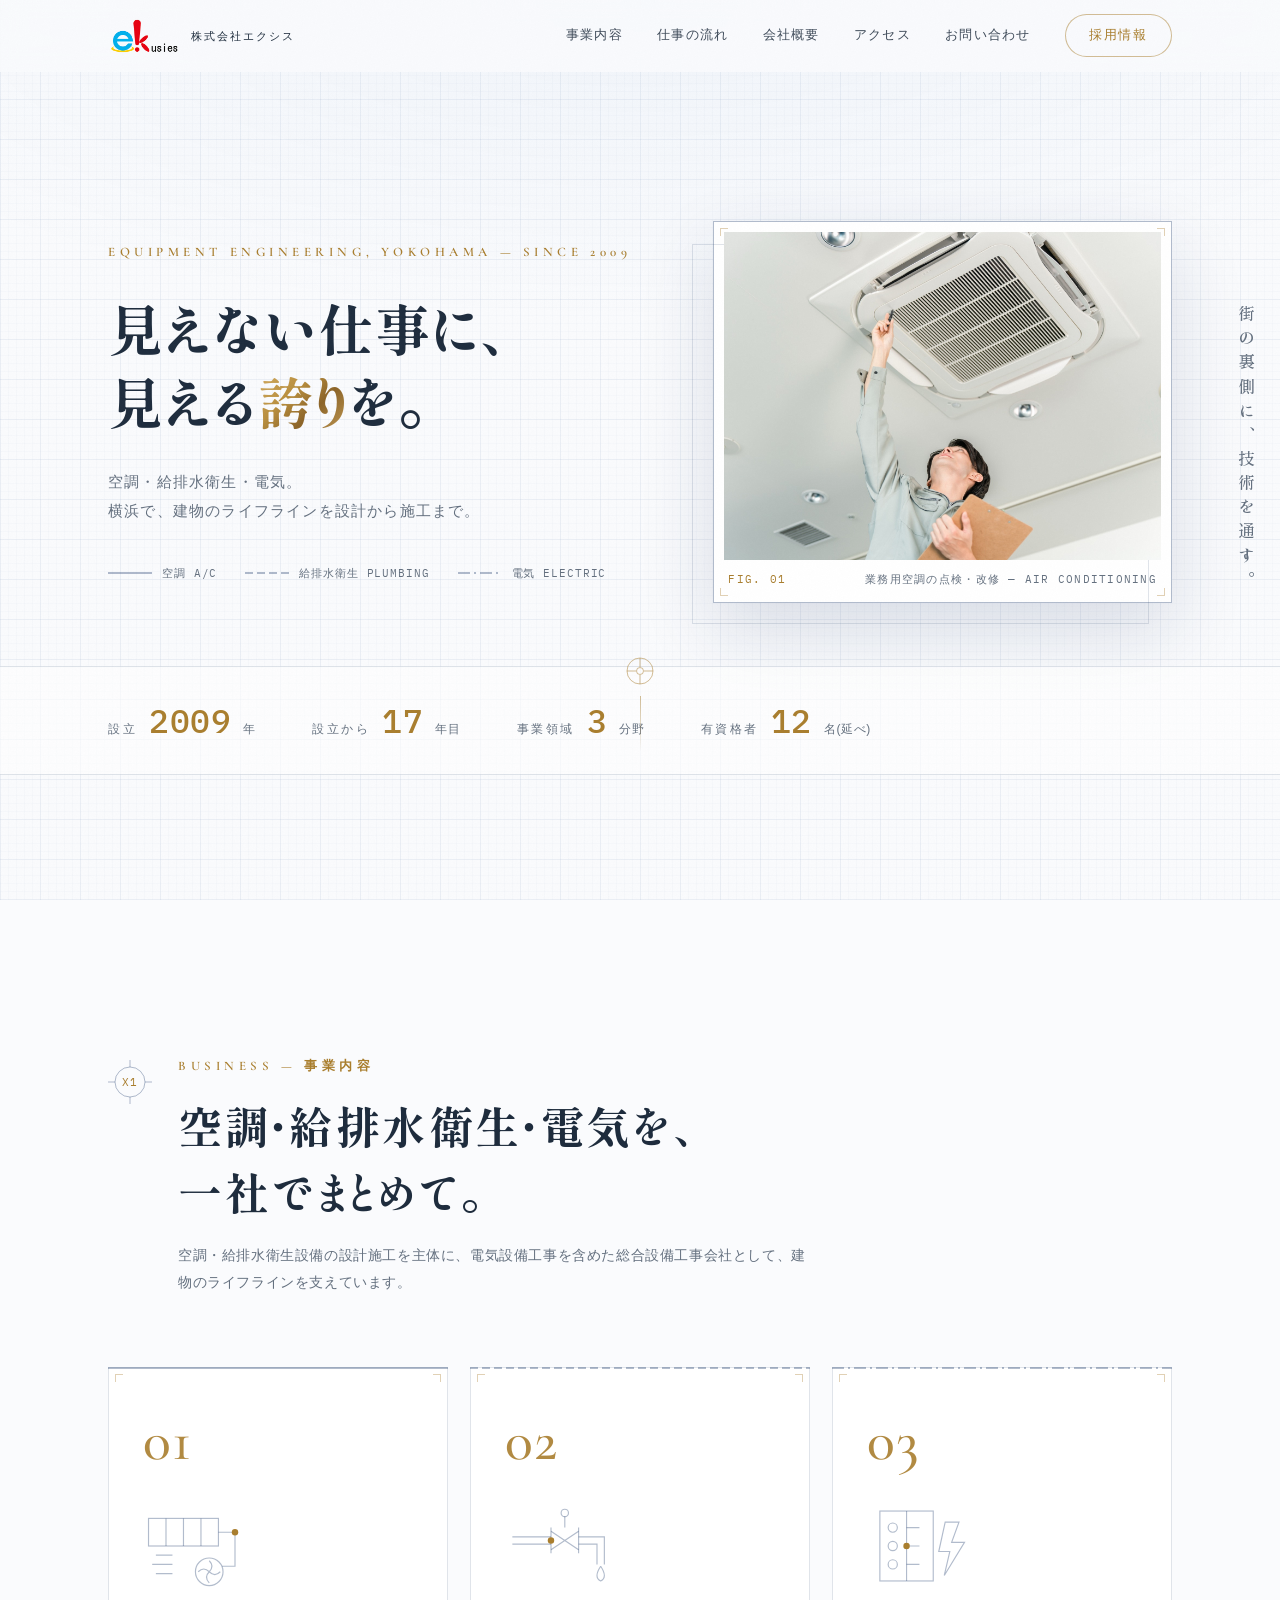
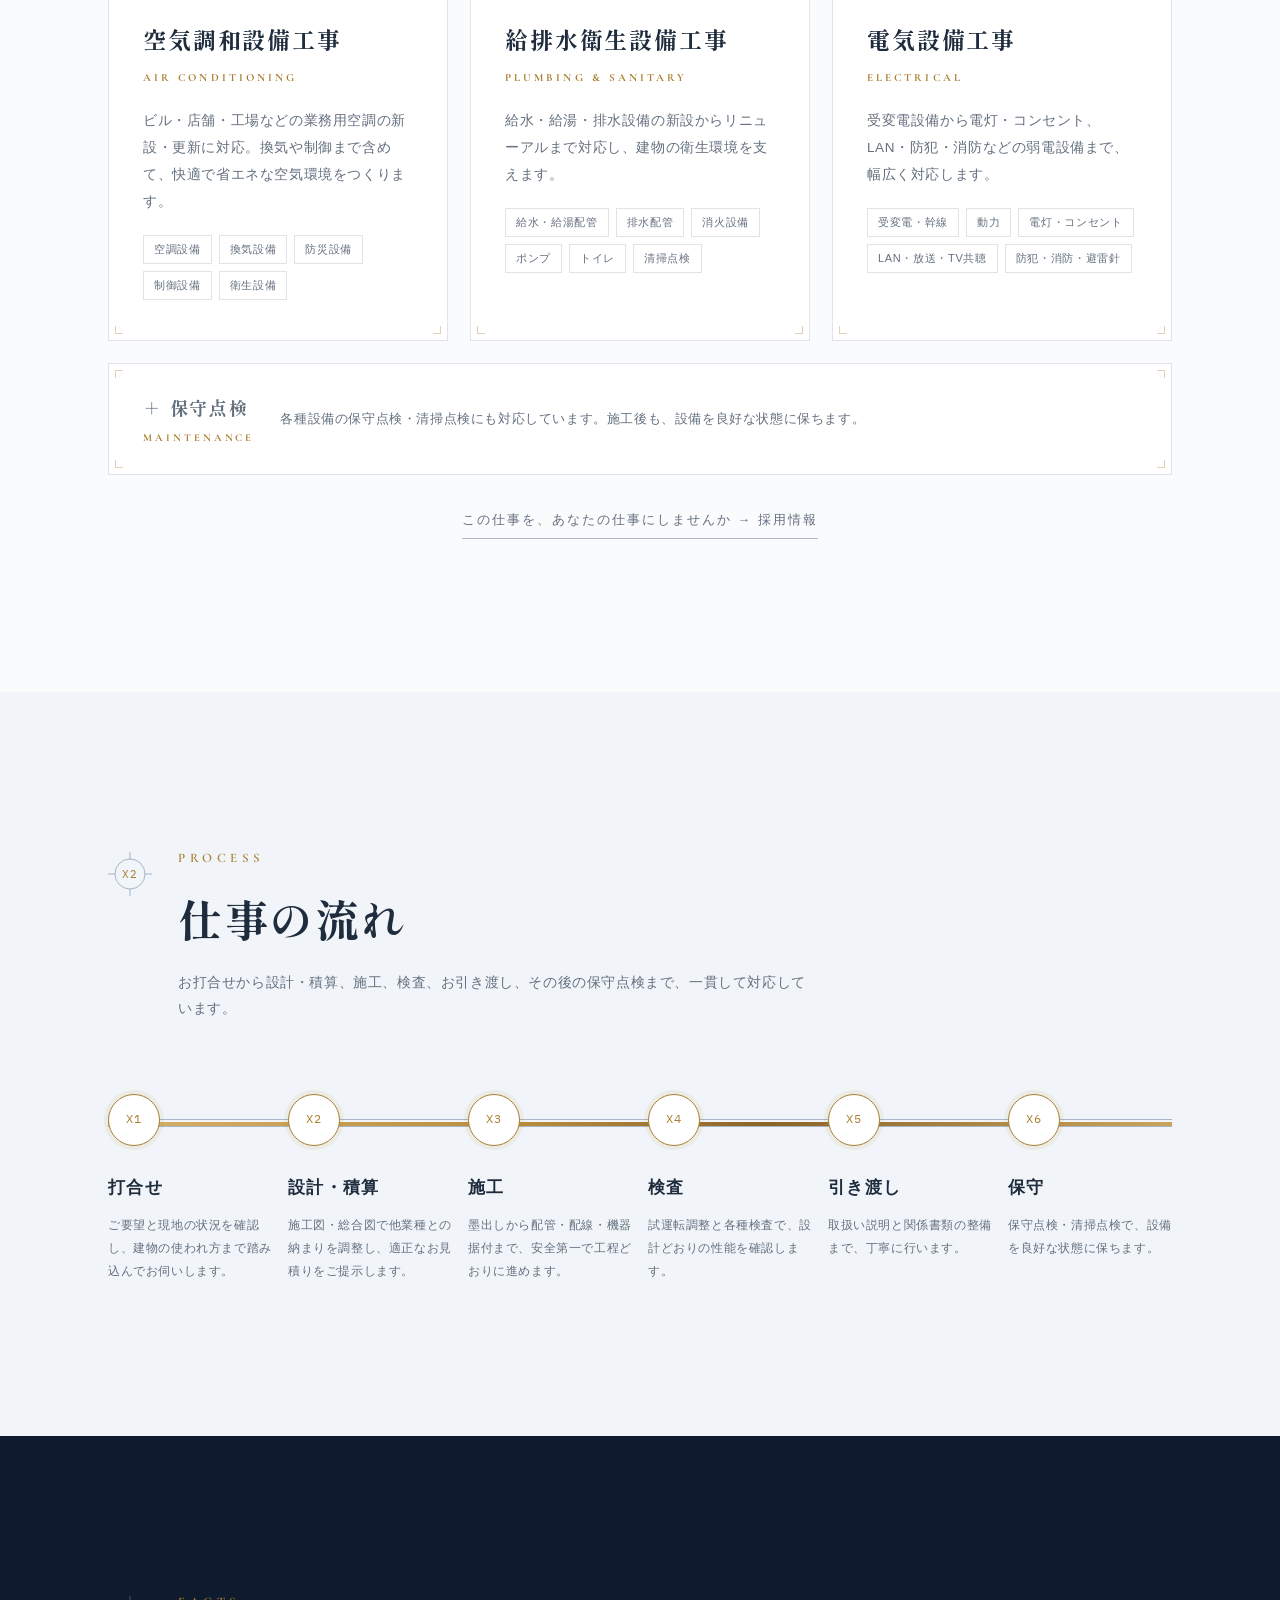
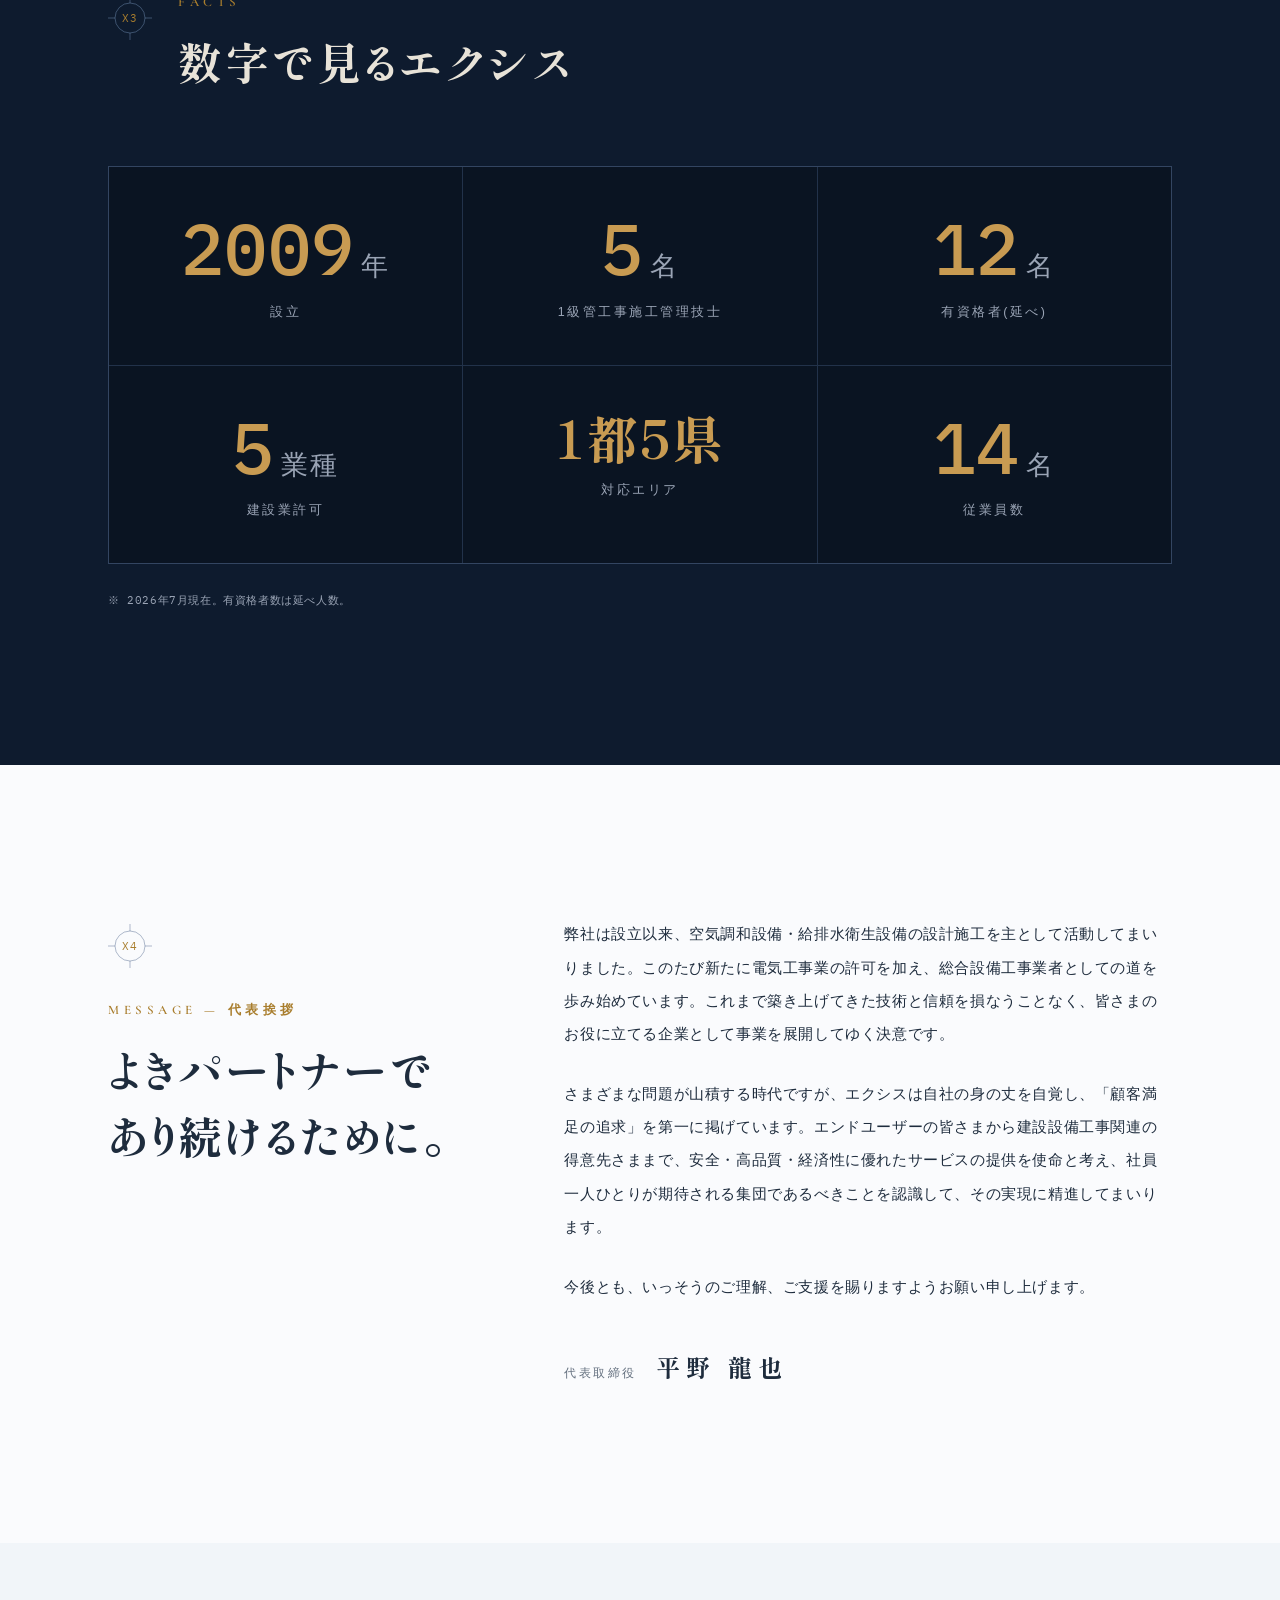
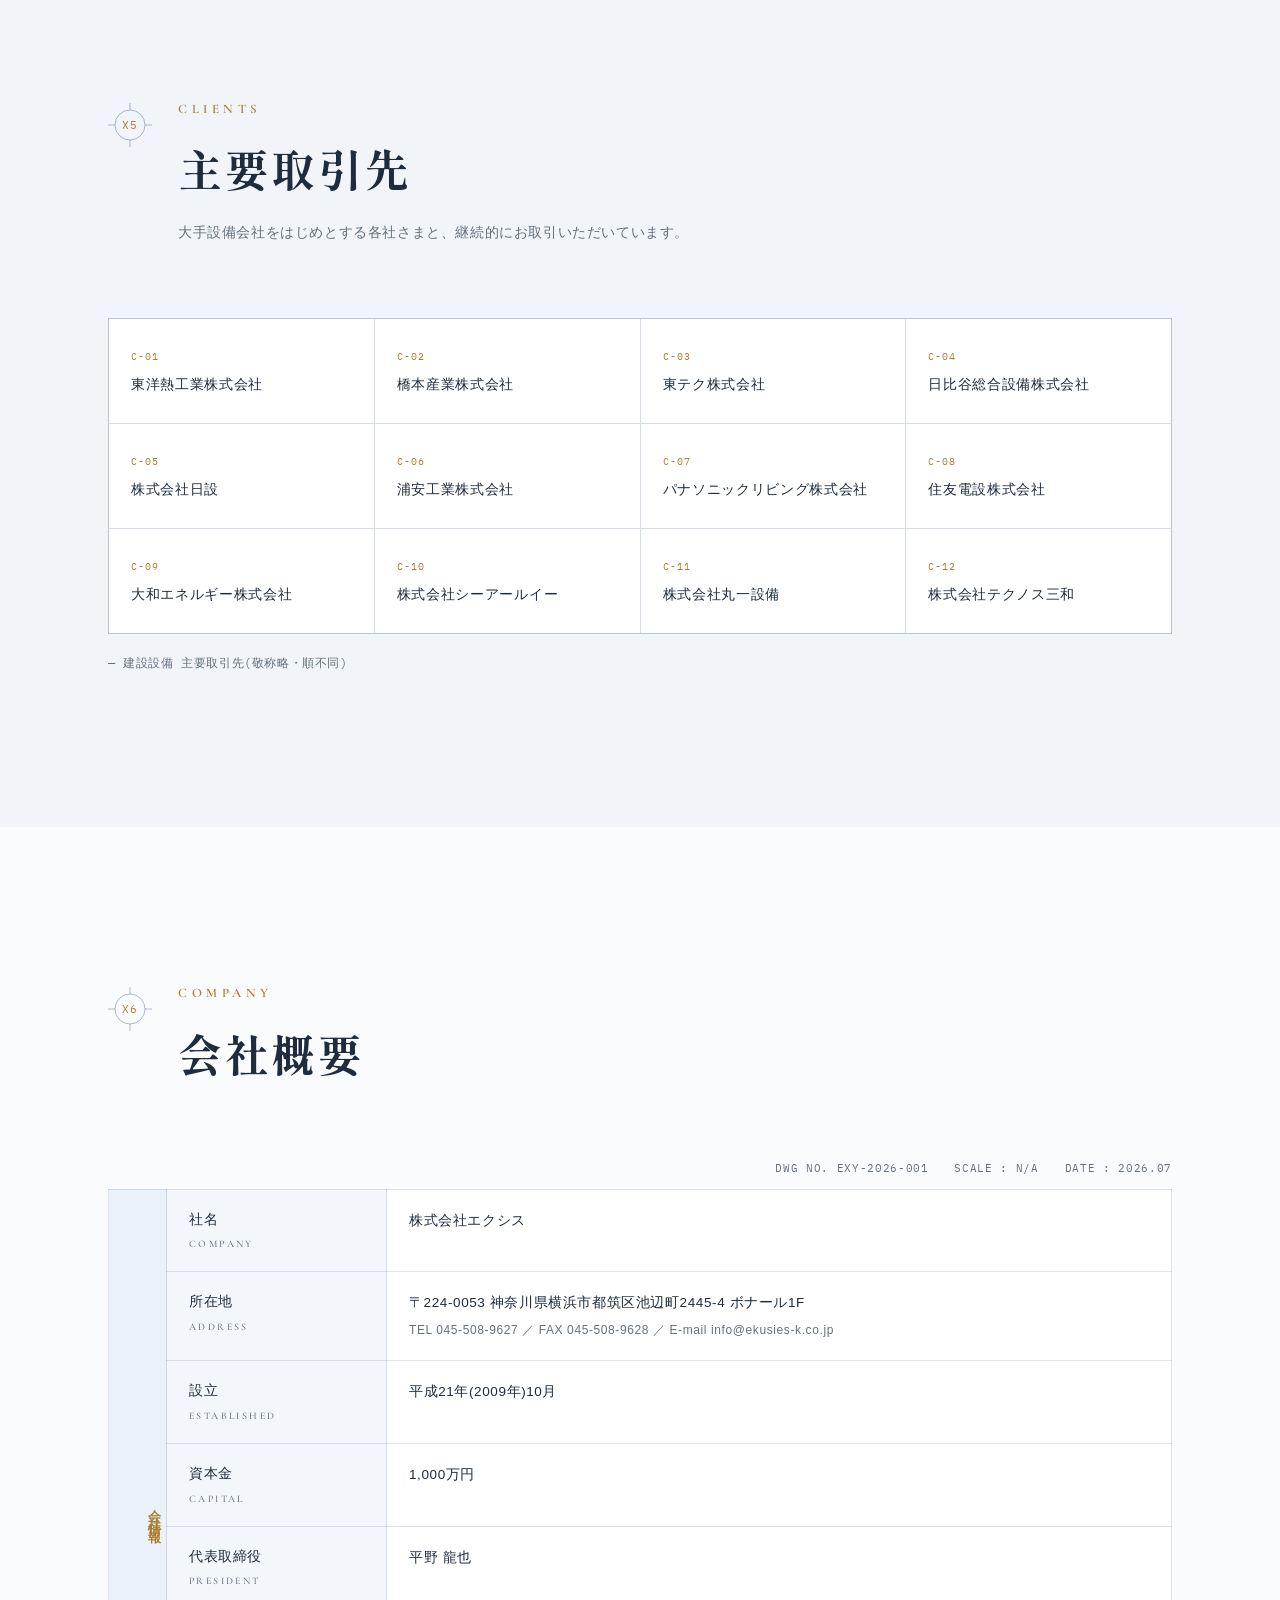
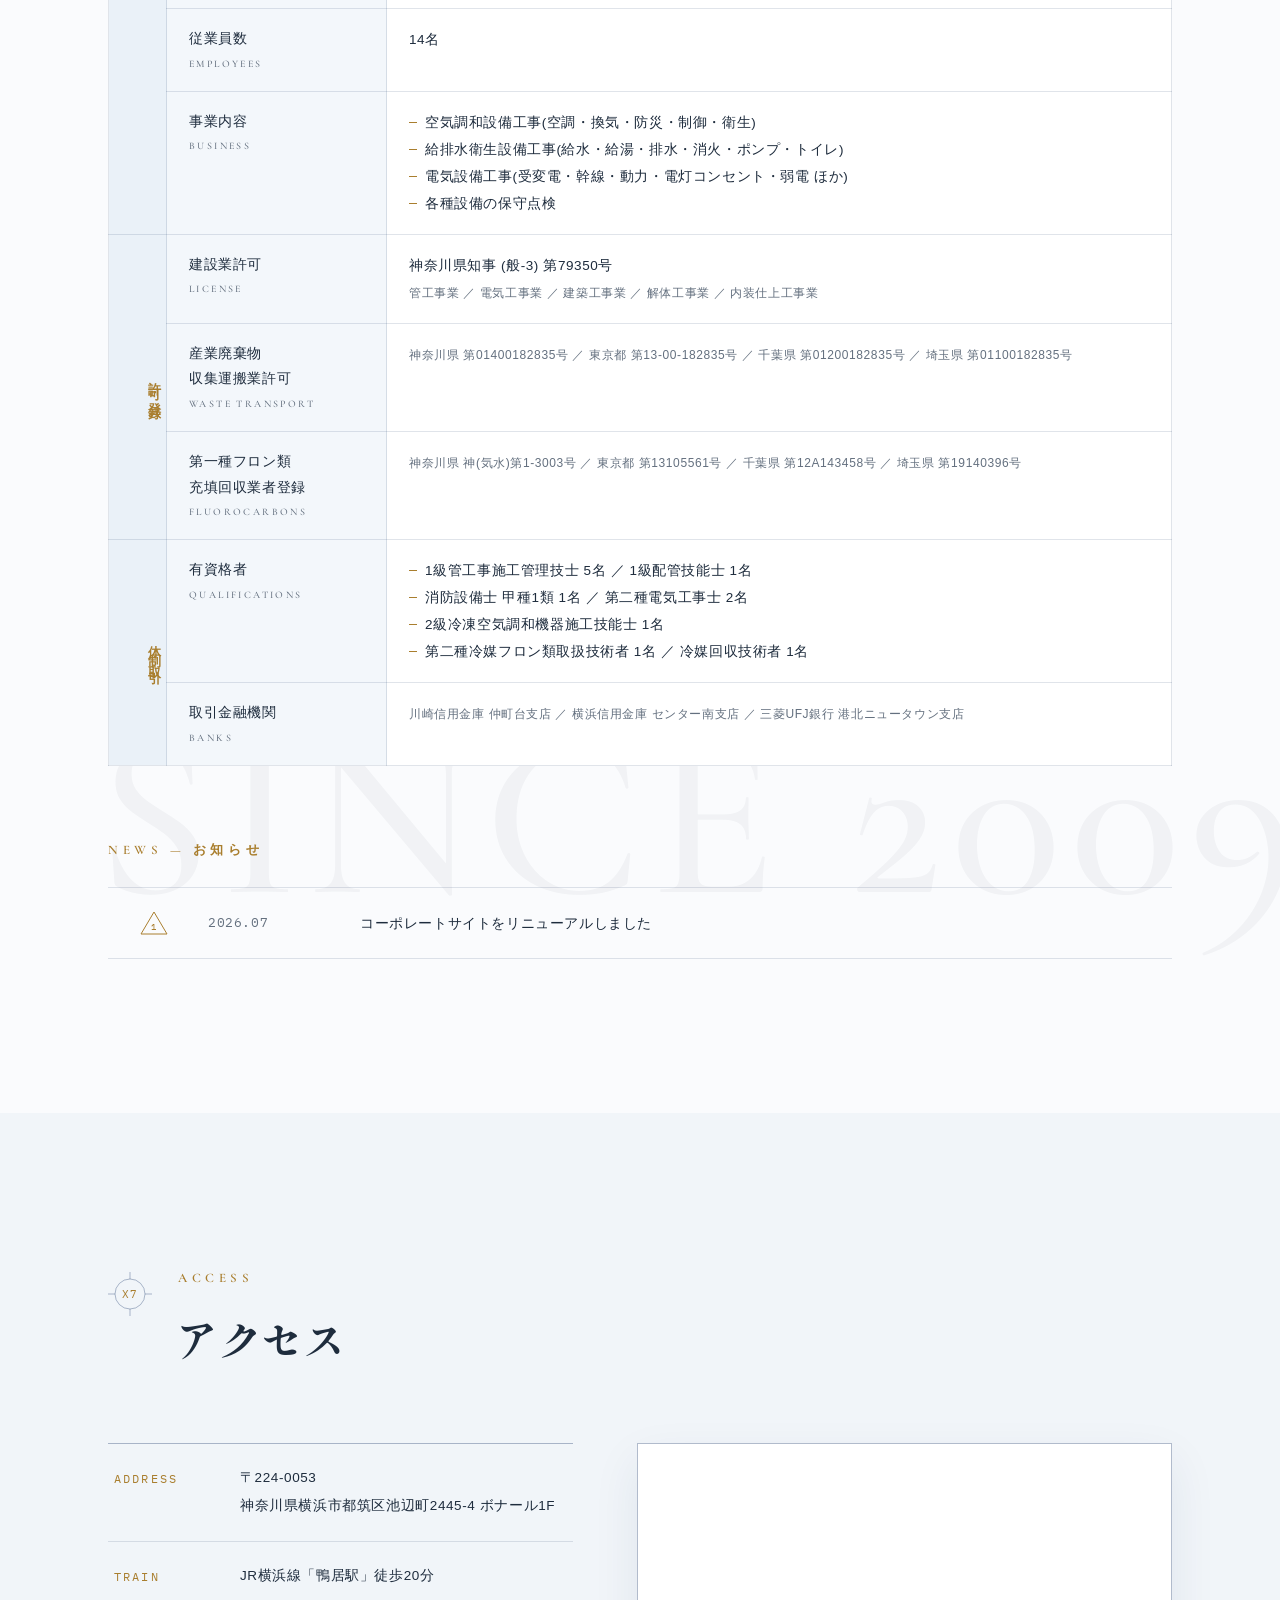
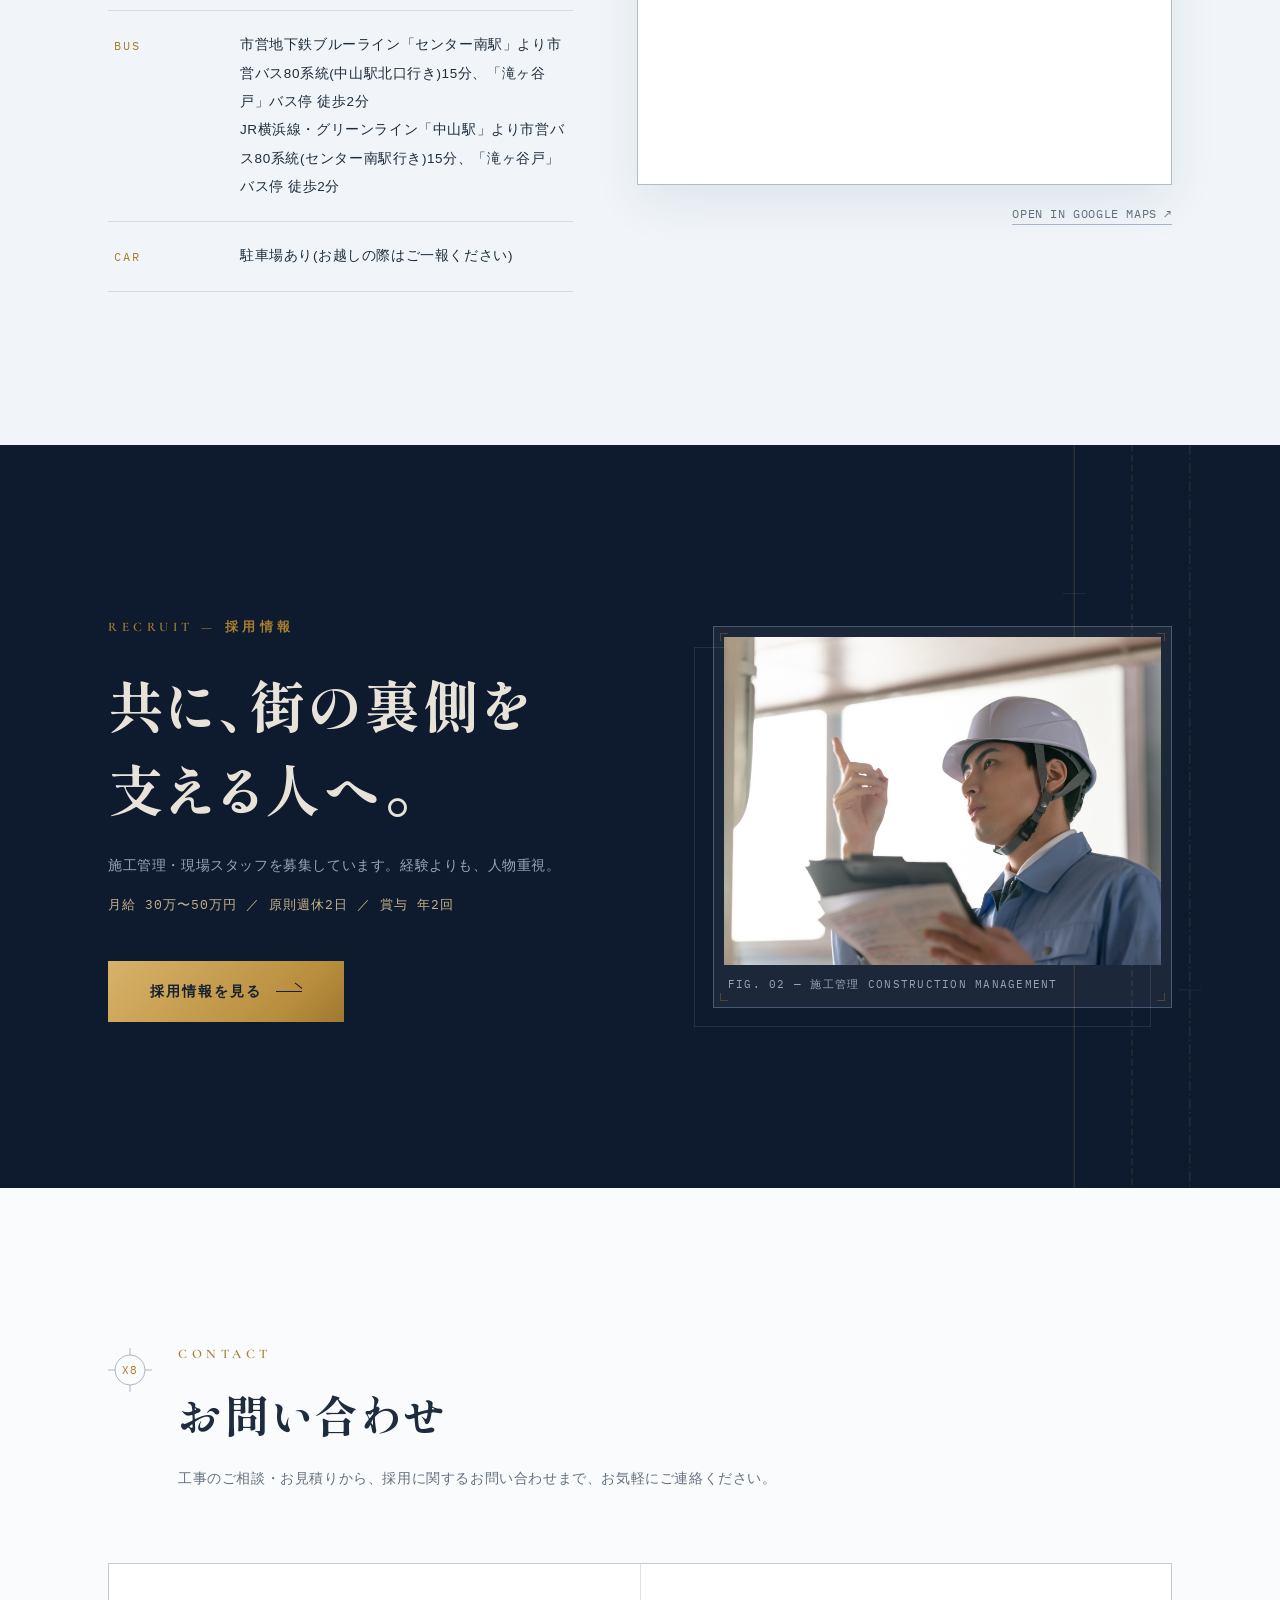
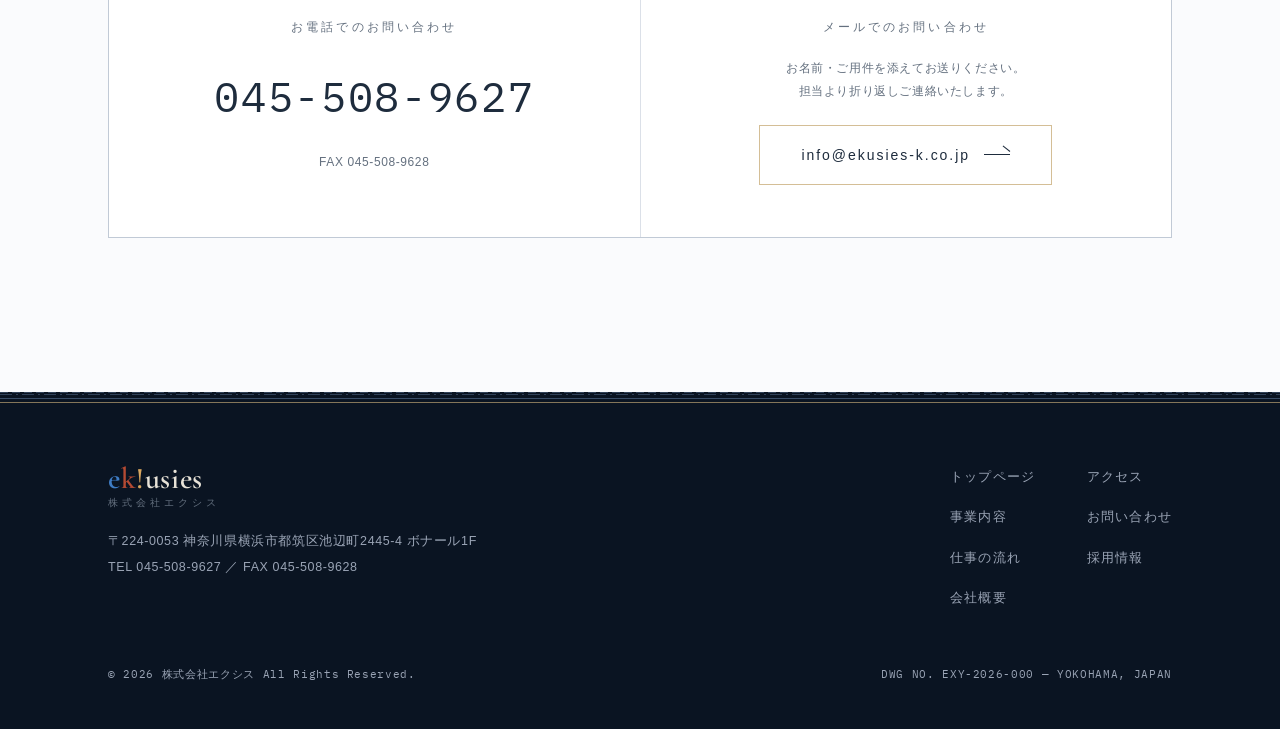
==== commit 79a55399: "正式ロゴを組み込み - ロゴ画像をトリミング・白背景を透過化(assets/img/logo.png) - ヘッダーのテキストロゴを画像ロゴ+社名テキストの横組みに変更 - ファビコンをロゴの「e」マ" ====
--- a/index.html
+++ b/index.html
@@ -9,11 +9,11 @@
 <meta property="og:title" content="株式会社エクシス｜横浜の総合設備工事">
 <meta property="og:description" content="空調・給排水衛生・電気。見えない仕事に、見える誇りを。横浜の総合設備工事会社エクシス。">
 <meta property="og:type" content="website">
-<link rel="icon" href="data:image/svg+xml,%3Csvg%20xmlns='http://www.w3.org/2000/svg'%20viewBox='0%200%2064%2064'%3E%3Crect%20width='64'%20height='64'%20rx='12'%20fill='%230C1524'/%3E%3Ctext%20x='32'%20y='45'%20font-family='Georgia,serif'%20font-size='34'%20fill='%23C89B52'%20text-anchor='middle'%3Ee!%3C/text%3E%3C/svg%3E">
+<link rel="icon" type="image/png" href="assets/img/favicon.png">
 <link rel="preconnect" href="https://fonts.googleapis.com">
 <link rel="preconnect" href="https://fonts.gstatic.com" crossorigin>
 <link href="https://fonts.googleapis.com/css2?family=Shippori+Mincho+B1:wght@500;700;800&family=Zen+Kaku+Gothic+New:wght@400;500;700&family=Cormorant+Garamond:ital,wght@0,500;0,600;1,500&family=IBM+Plex+Mono:wght@400;500&display=swap" rel="stylesheet">
-<link rel="stylesheet" href="assets/style.css">
+<link rel="stylesheet" href="assets/style.css?v=20260714">
 <noscript><style>.reveal,.anim-scope .fp{opacity:1!important;transform:none!important}.anim-scope .dp{stroke-dashoffset:0!important;stroke-dasharray:none!important}.pipe-fill{transform:none!important}</style></noscript>
 </head>
 <body>
@@ -23,7 +23,7 @@
   <div class="progress-bar" aria-hidden="true"></div>
   <div class="header-inner">
     <a href="index.html" class="brand" aria-label="株式会社エクシス トップページ">
-      <span class="brand-latin"><span class="b-e">e</span><span class="b-k">k</span><span class="b-bang">!</span>usies</span>
+      <img class="brand-logo" src="assets/img/logo.png" alt="ek!usies" width="258" height="139">
       <span class="brand-ja">株式会社エクシス</span>
     </a>
     <nav class="gnav" aria-label="グローバルナビゲーション">
--- a/assets/style.css
+++ b/assets/style.css
@@ -166,6 +166,9 @@
 }
 
 .brand { display: flex; flex-direction: column; line-height: 1.1; gap: 3px; }
+.site-header .brand { flex-direction: row; align-items: center; gap: 12px; }
+.brand-logo { height: 38px; width: auto; }
+.site-header .brand-ja { font-size: 10.5px; letter-spacing: 0.2em; color: var(--text); padding-top: 2px; }
 .brand-latin { font-family: var(--f-latin); font-weight: 600; font-size: 26px; letter-spacing: 0.02em; color: var(--text); }
 .brand-latin .b-e { color: var(--logo-blue); }
 .brand-latin .b-k { color: var(--copper); }
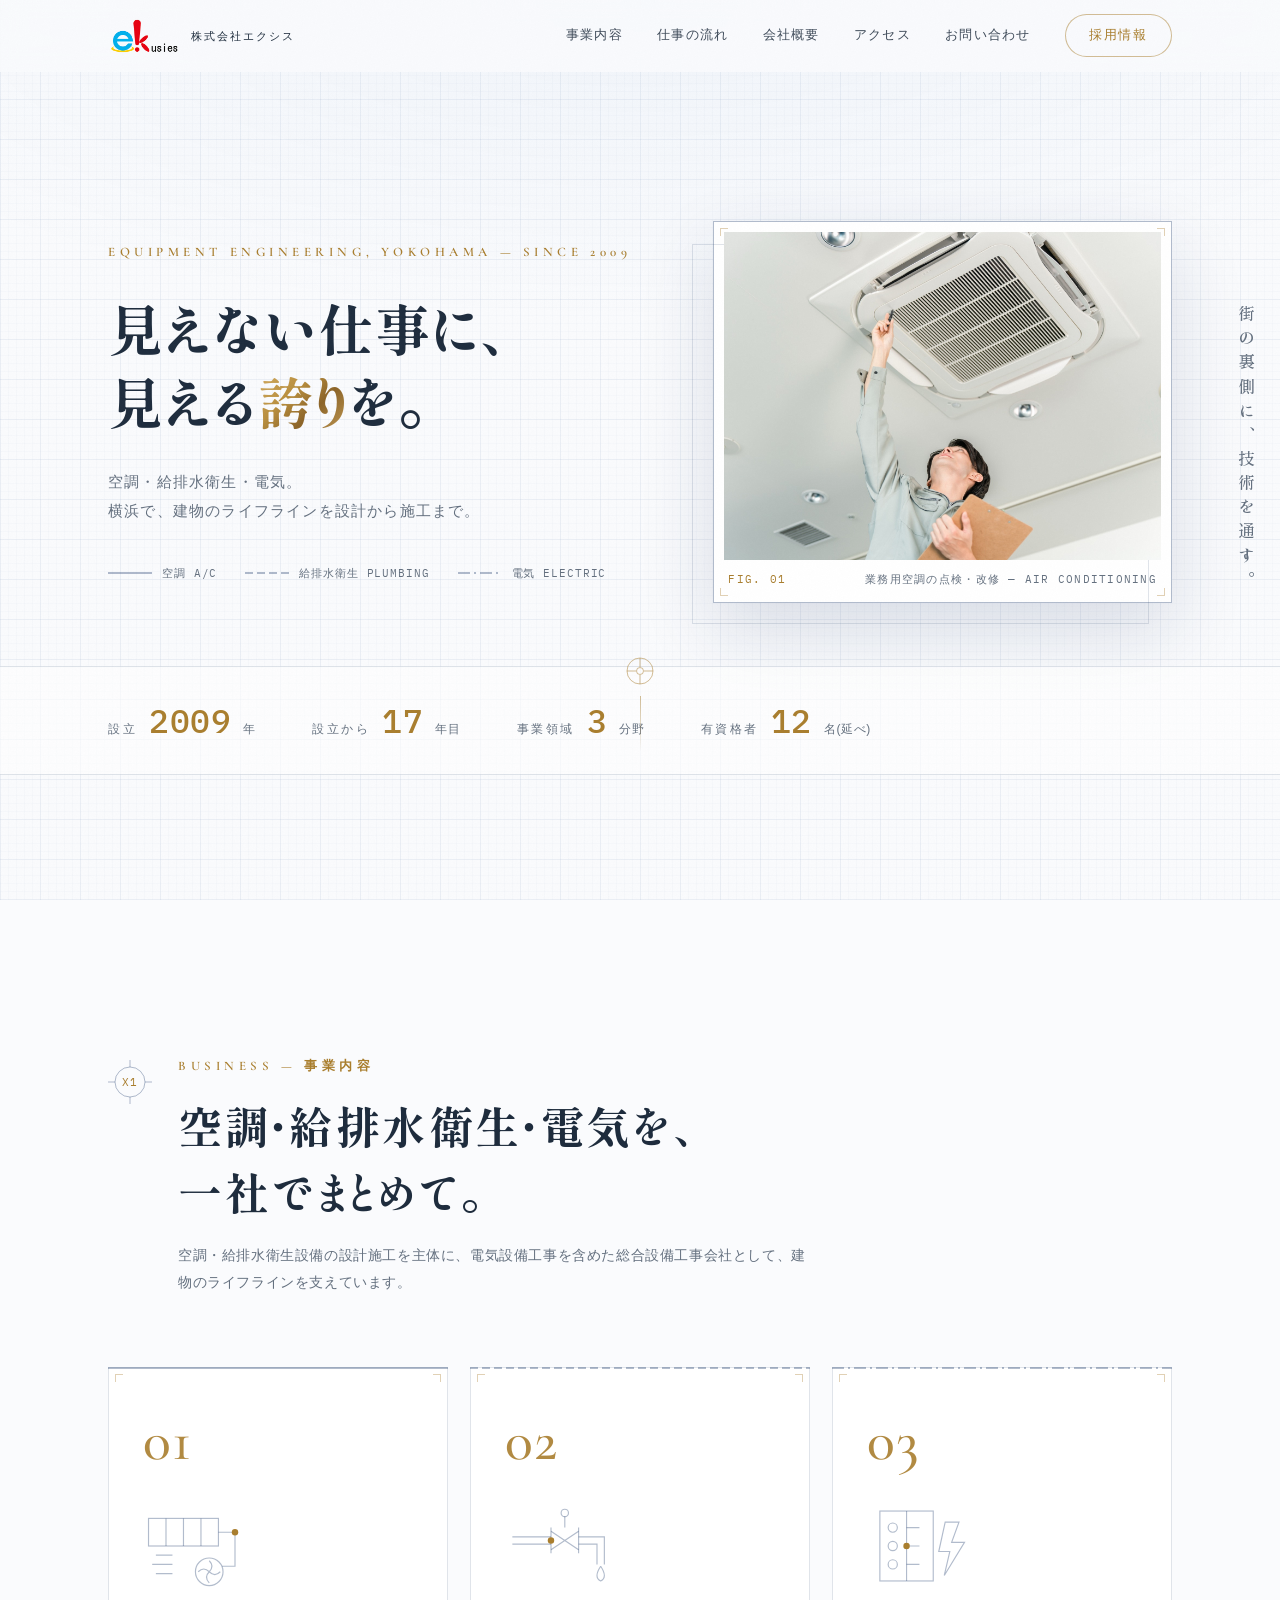
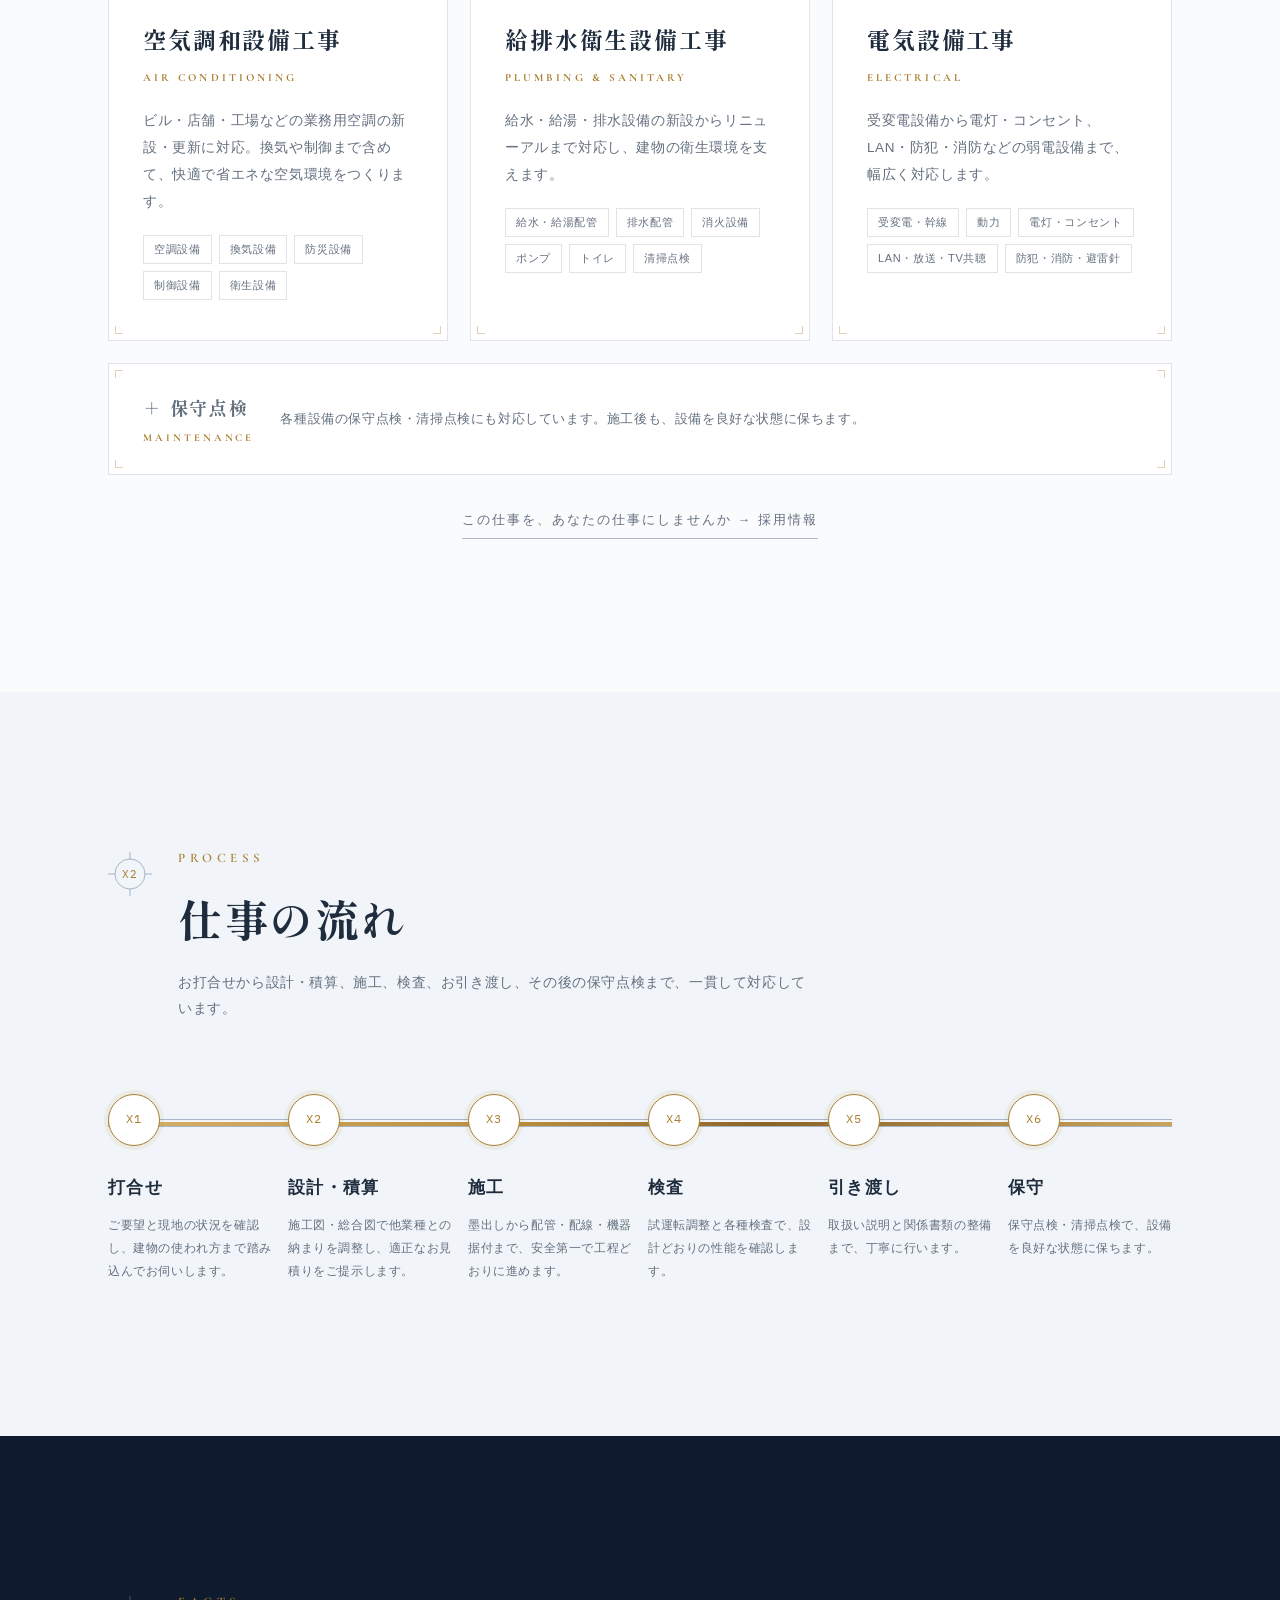
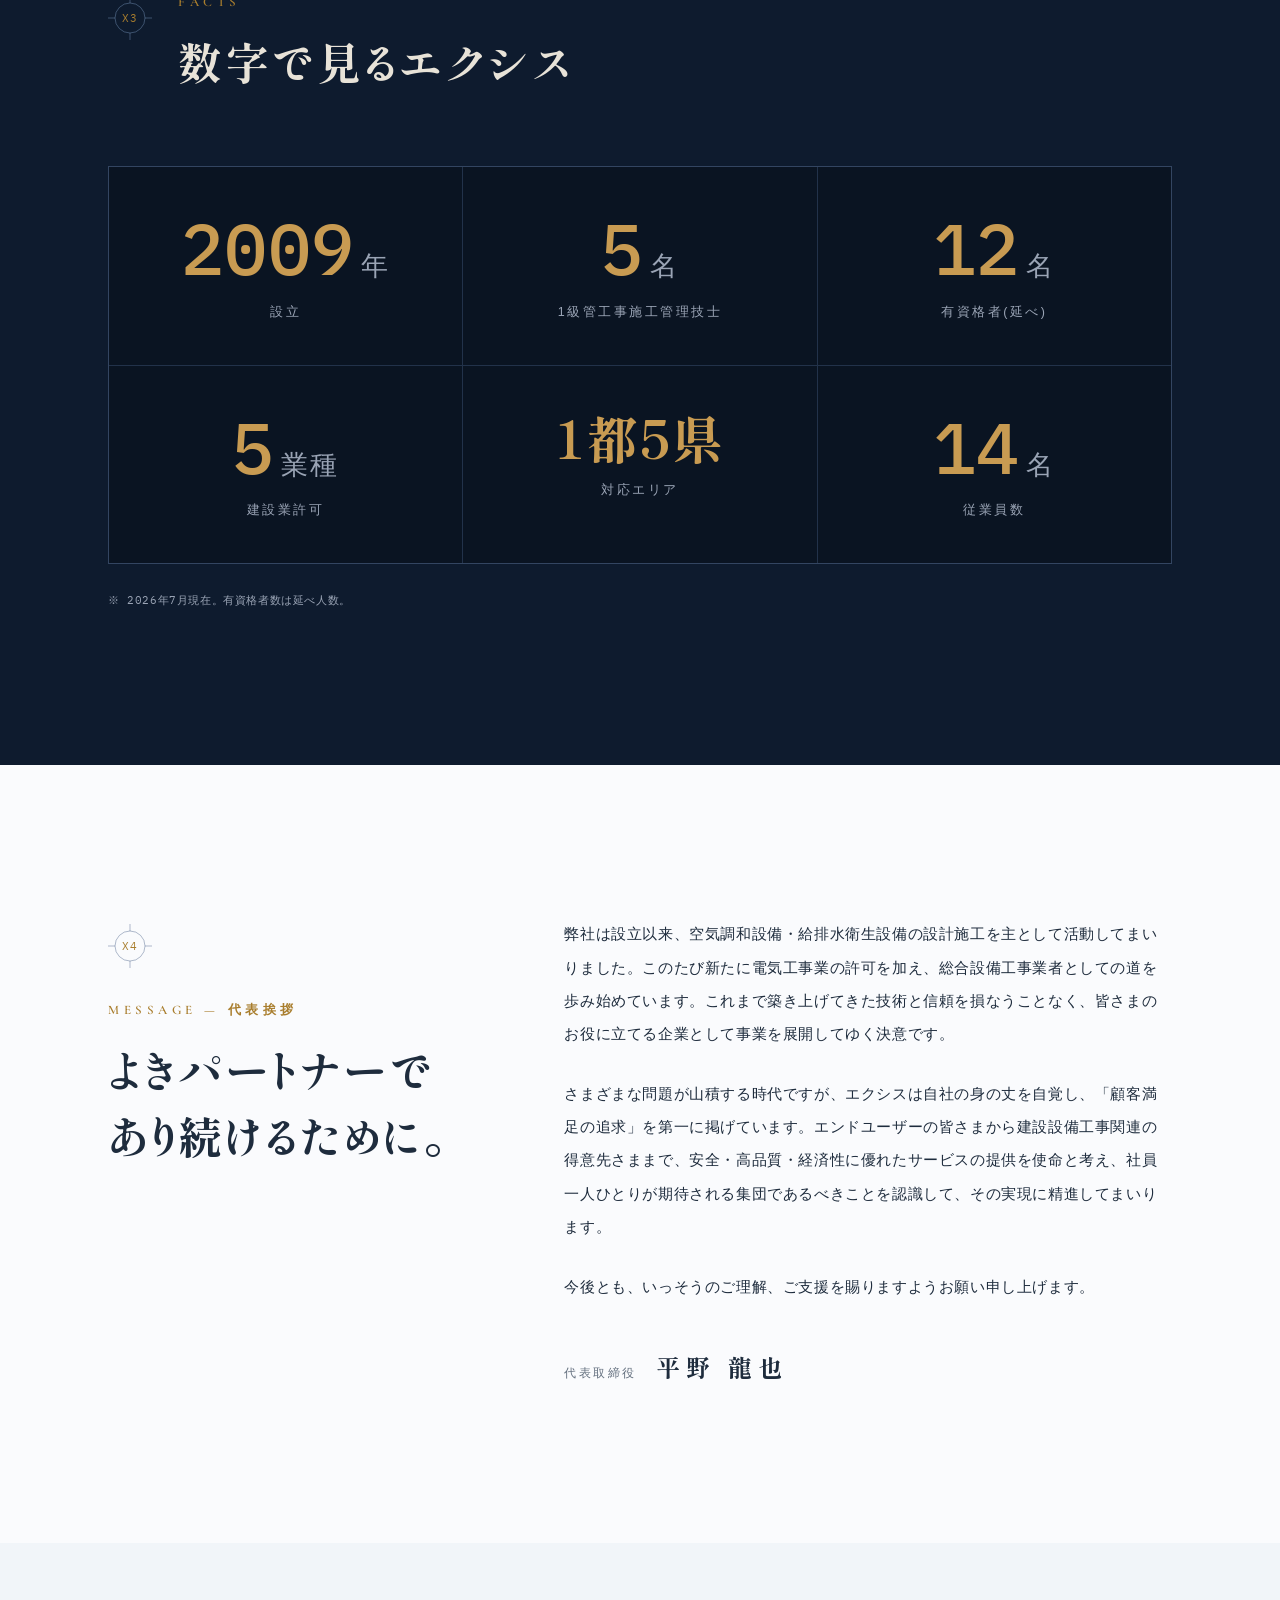
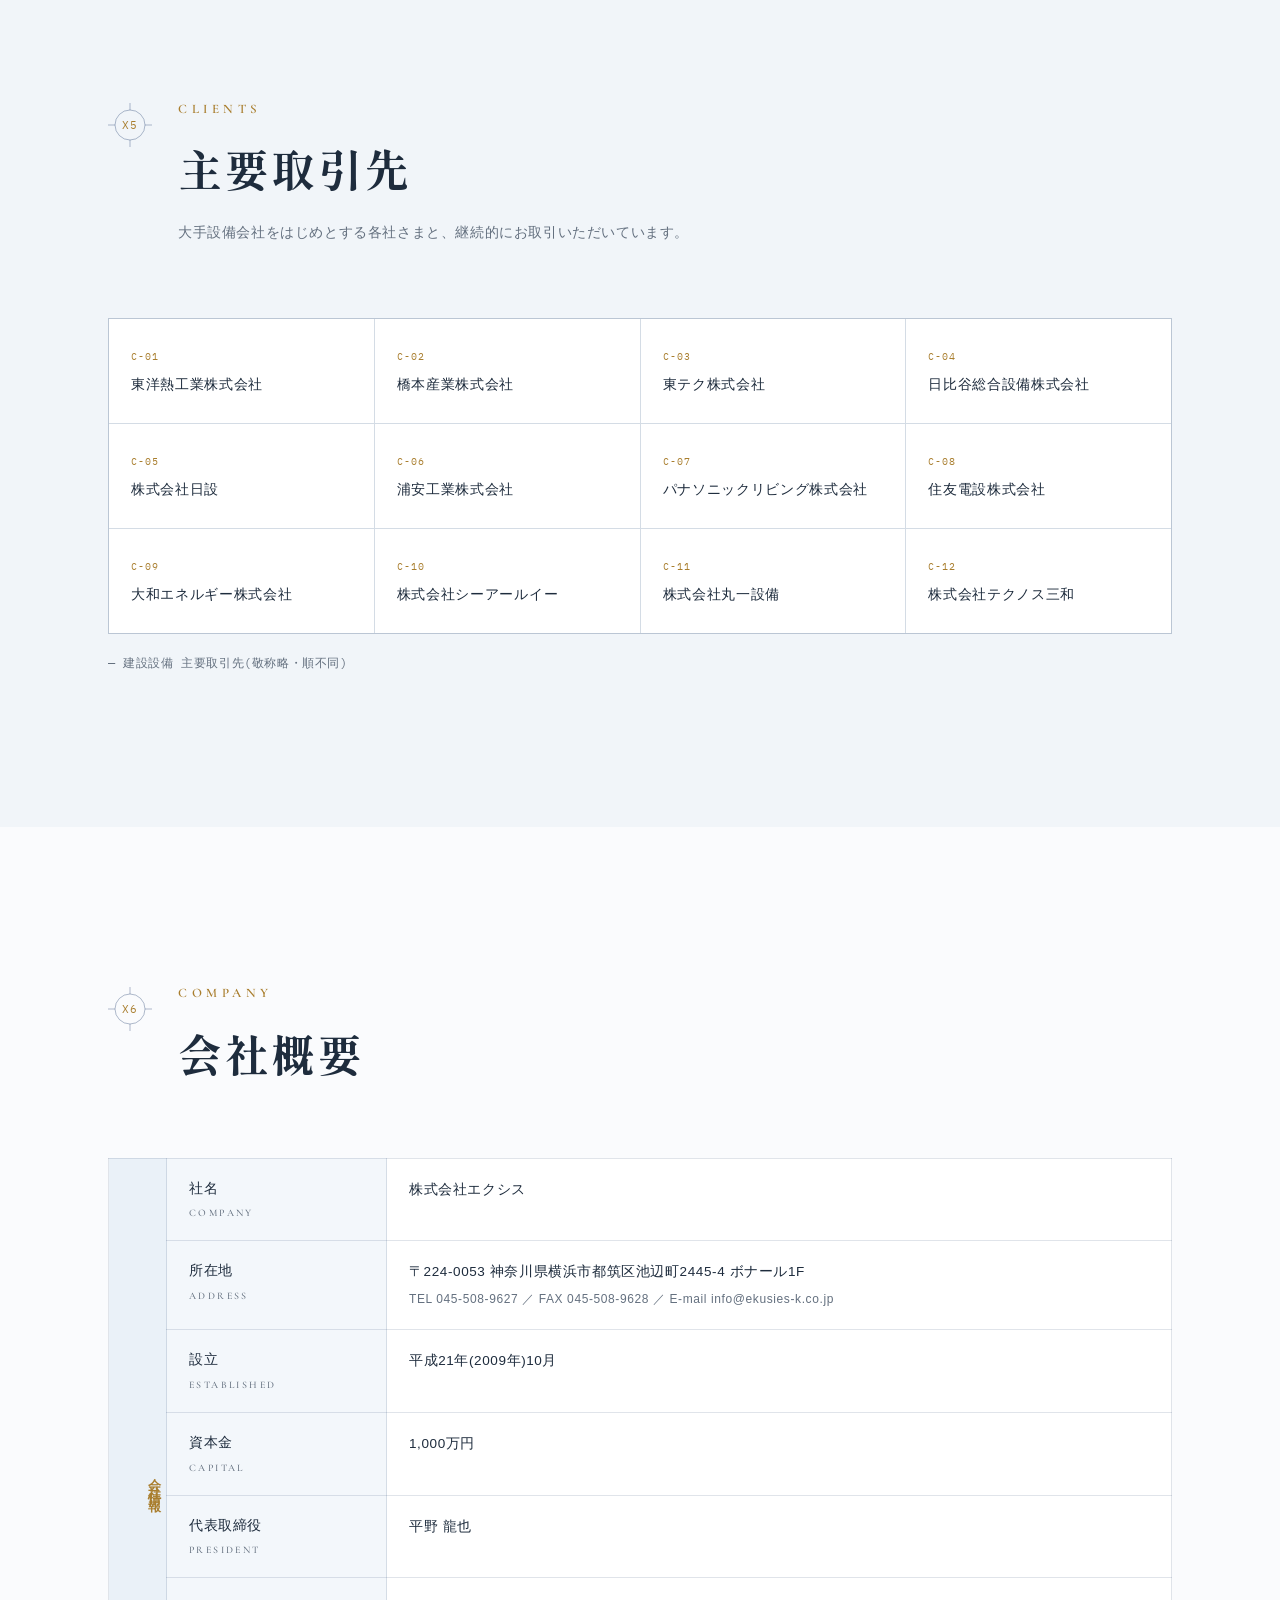
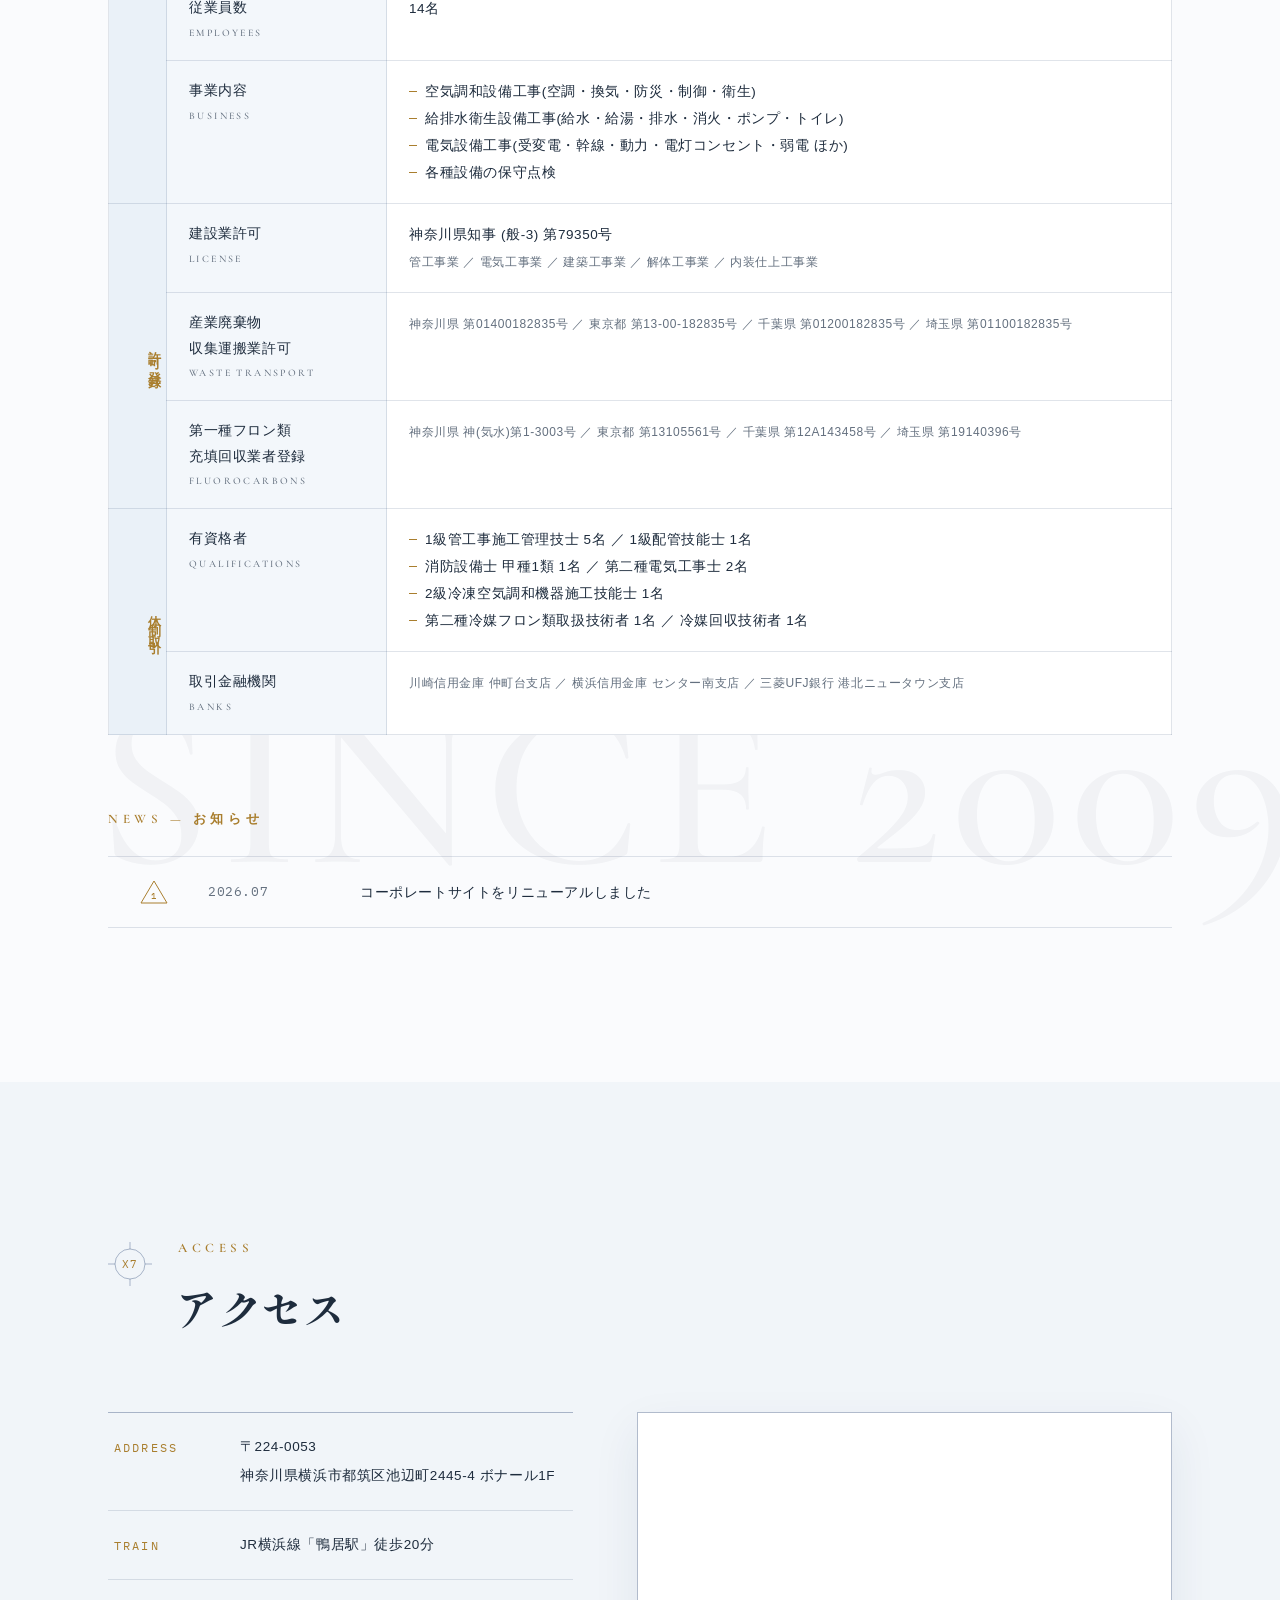
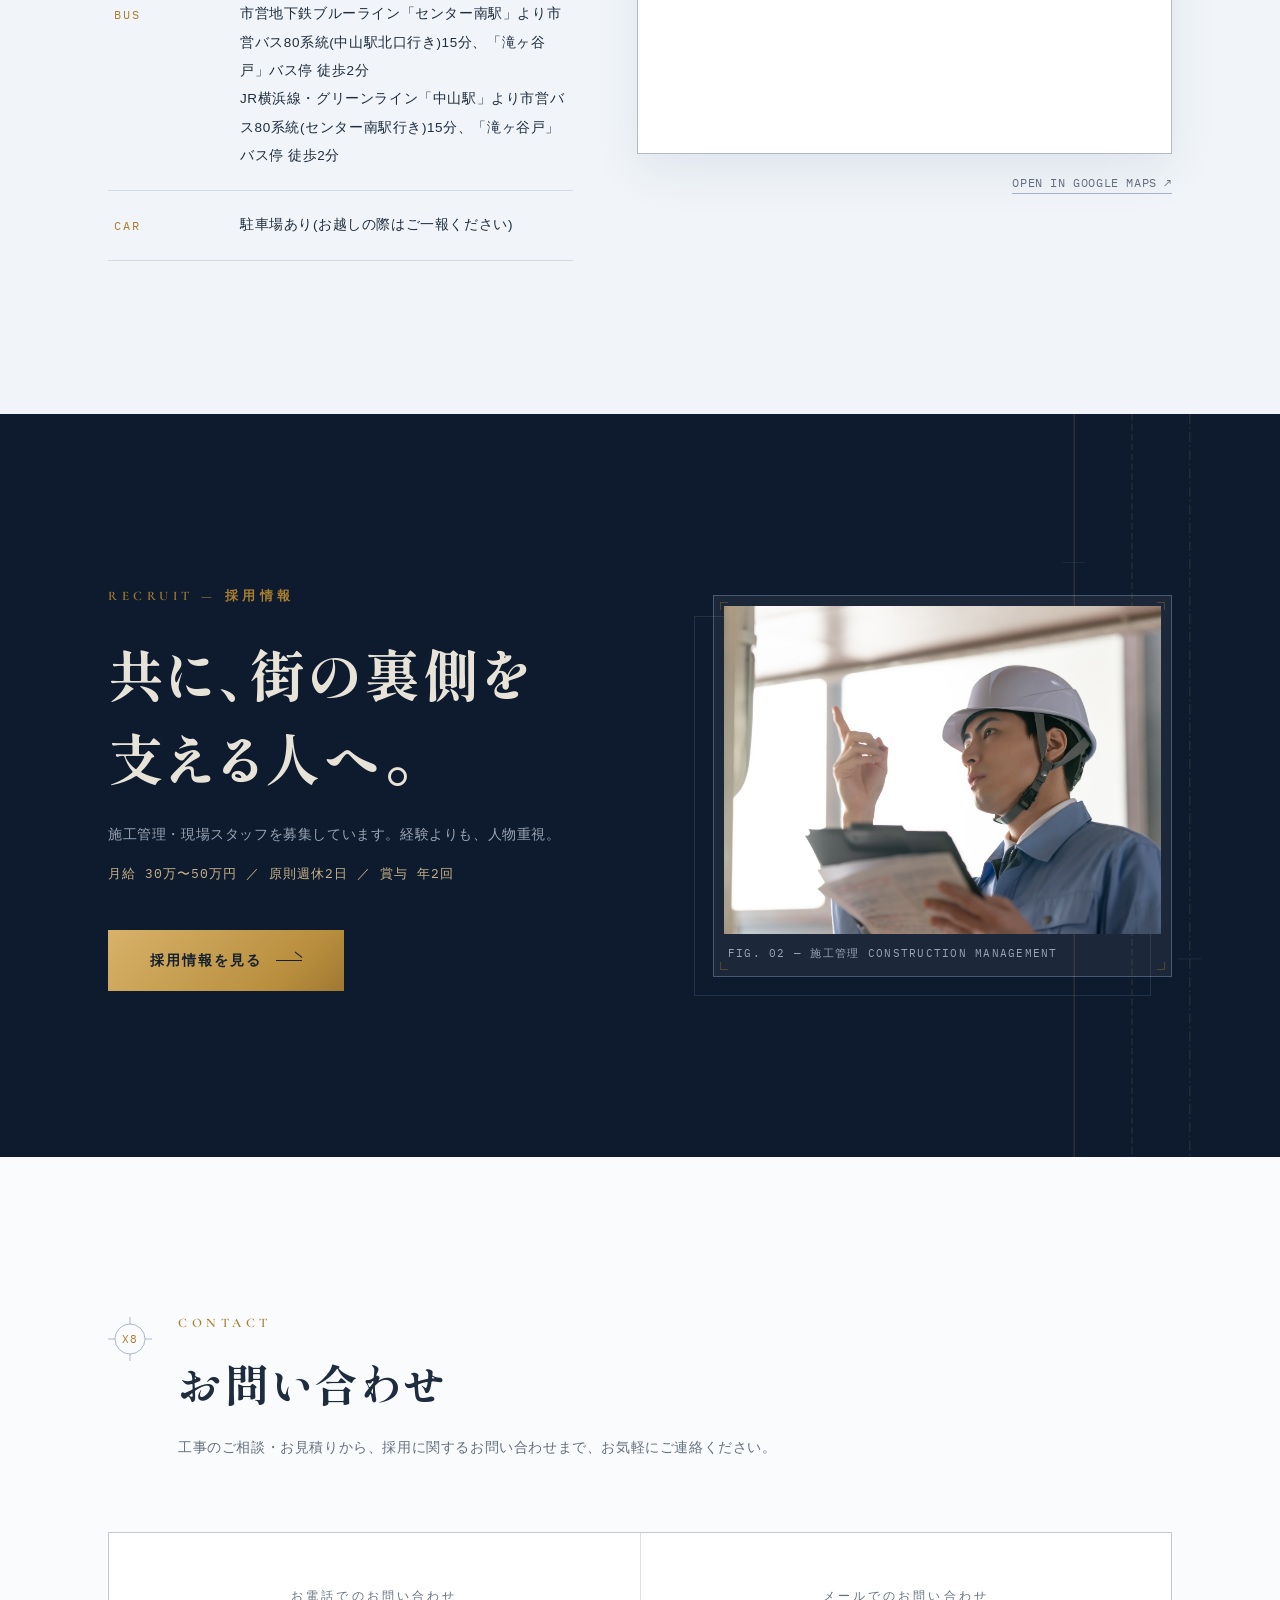
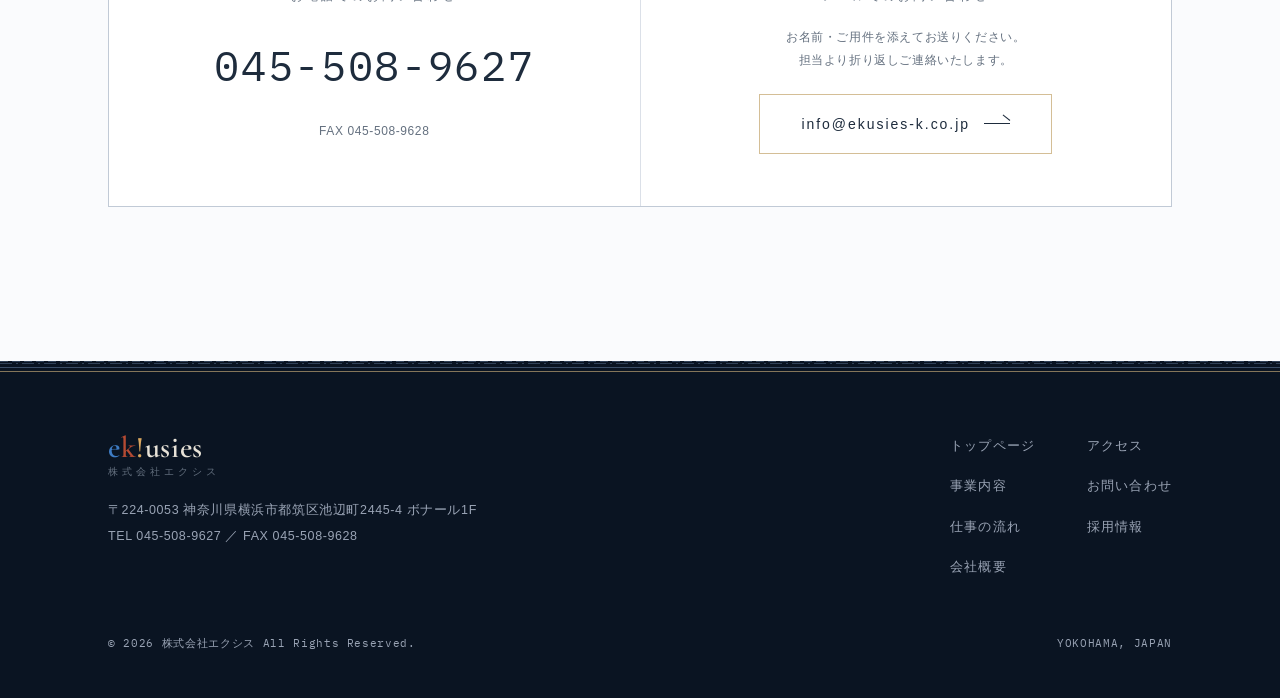
==== commit b5d85083: "図面番号風の装飾(DWG NO./SCALE/DATE)を削除 一般閲覧者に意味が伝わらない業界内輪の演出のため、会社概要・募集要項・フッターから撤去。  Co-Authored-By: Claude" ====
--- a/index.html
+++ b/index.html
@@ -384,9 +384,6 @@
     </div>
 
     <div class="reveal">
-      <div class="tb-meta" aria-hidden="true">
-        <span>DWG NO. EXY-2026-001</span><span>SCALE : N/A</span><span>DATE : 2026.07</span>
-      </div>
       <table class="titleblock">
         <tbody>
           <tr>
@@ -628,7 +625,7 @@
   </div>
   <div class="footer-copy">
     <span>© 2026 株式会社エクシス All Rights Reserved.</span>
-    <span>DWG NO. EXY-2026-000 — YOKOHAMA, JAPAN</span>
+    <span>YOKOHAMA, JAPAN</span>
   </div>
 </footer>
 
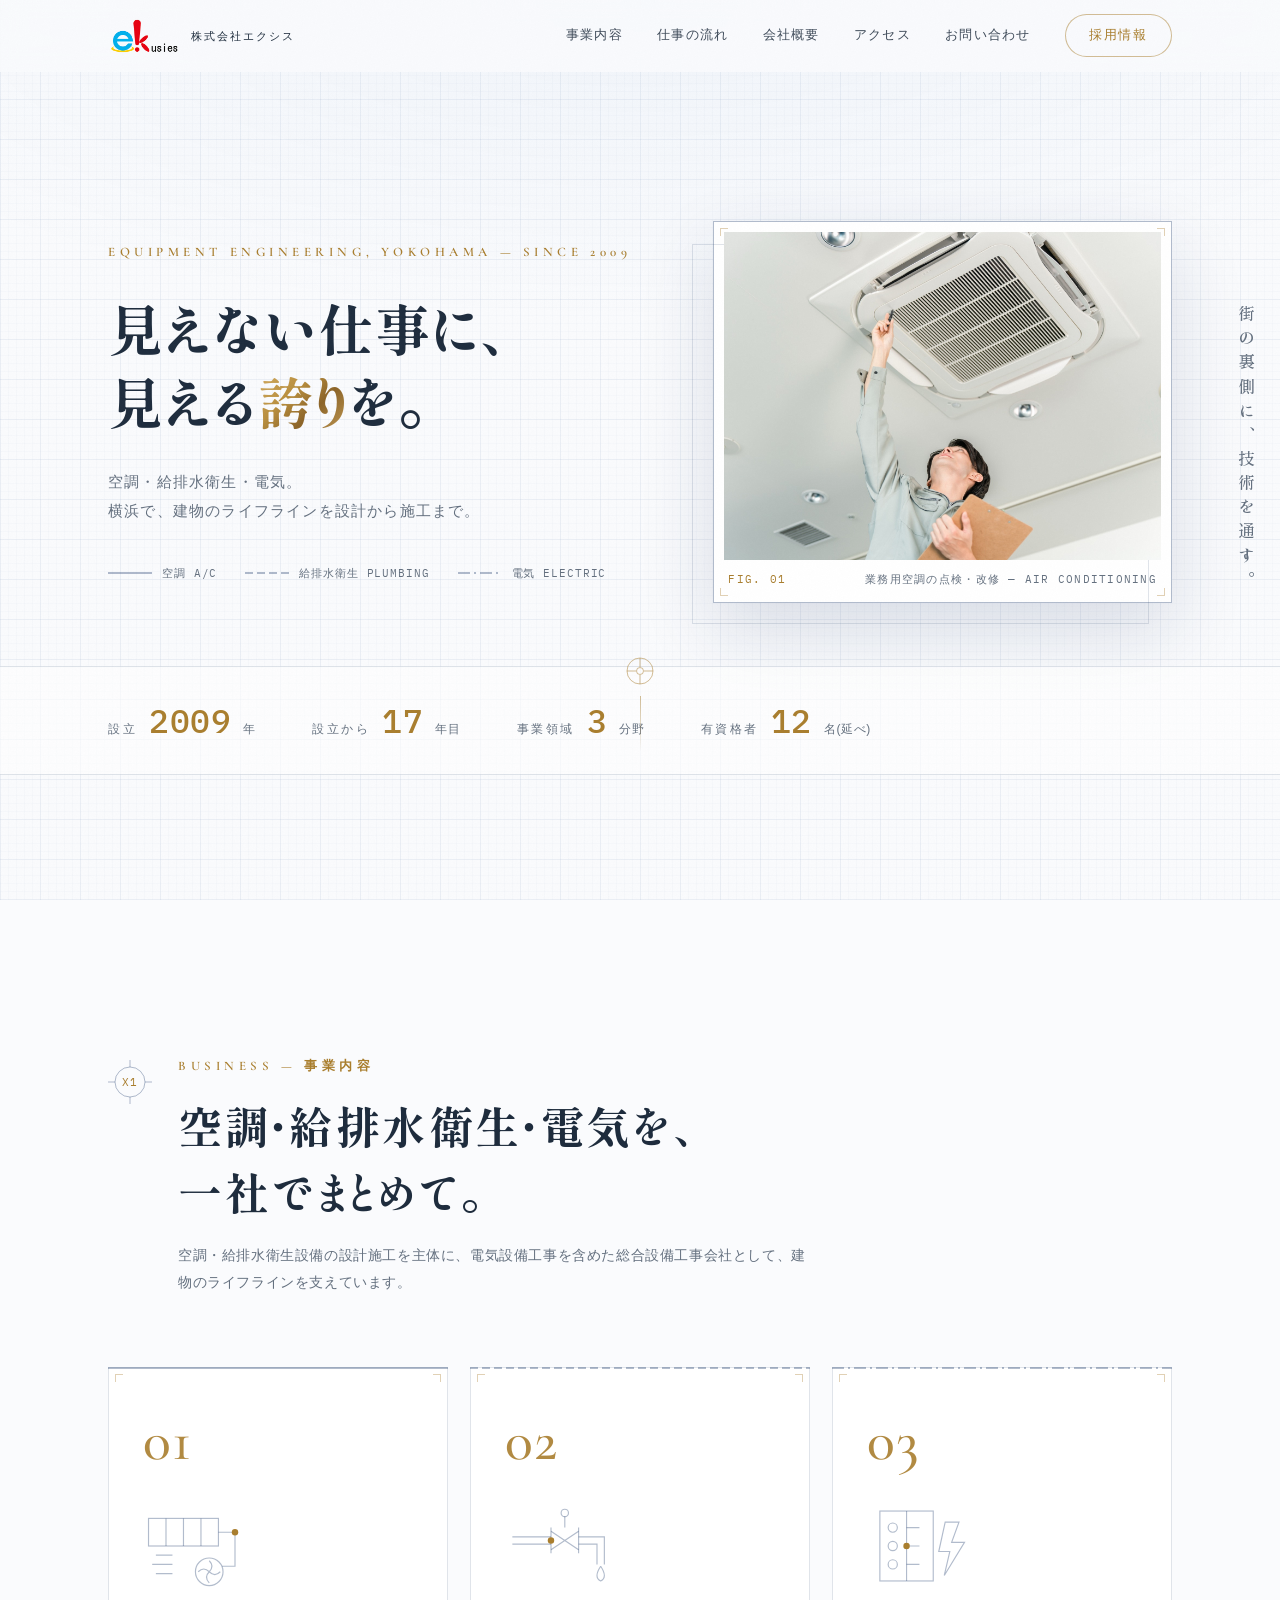
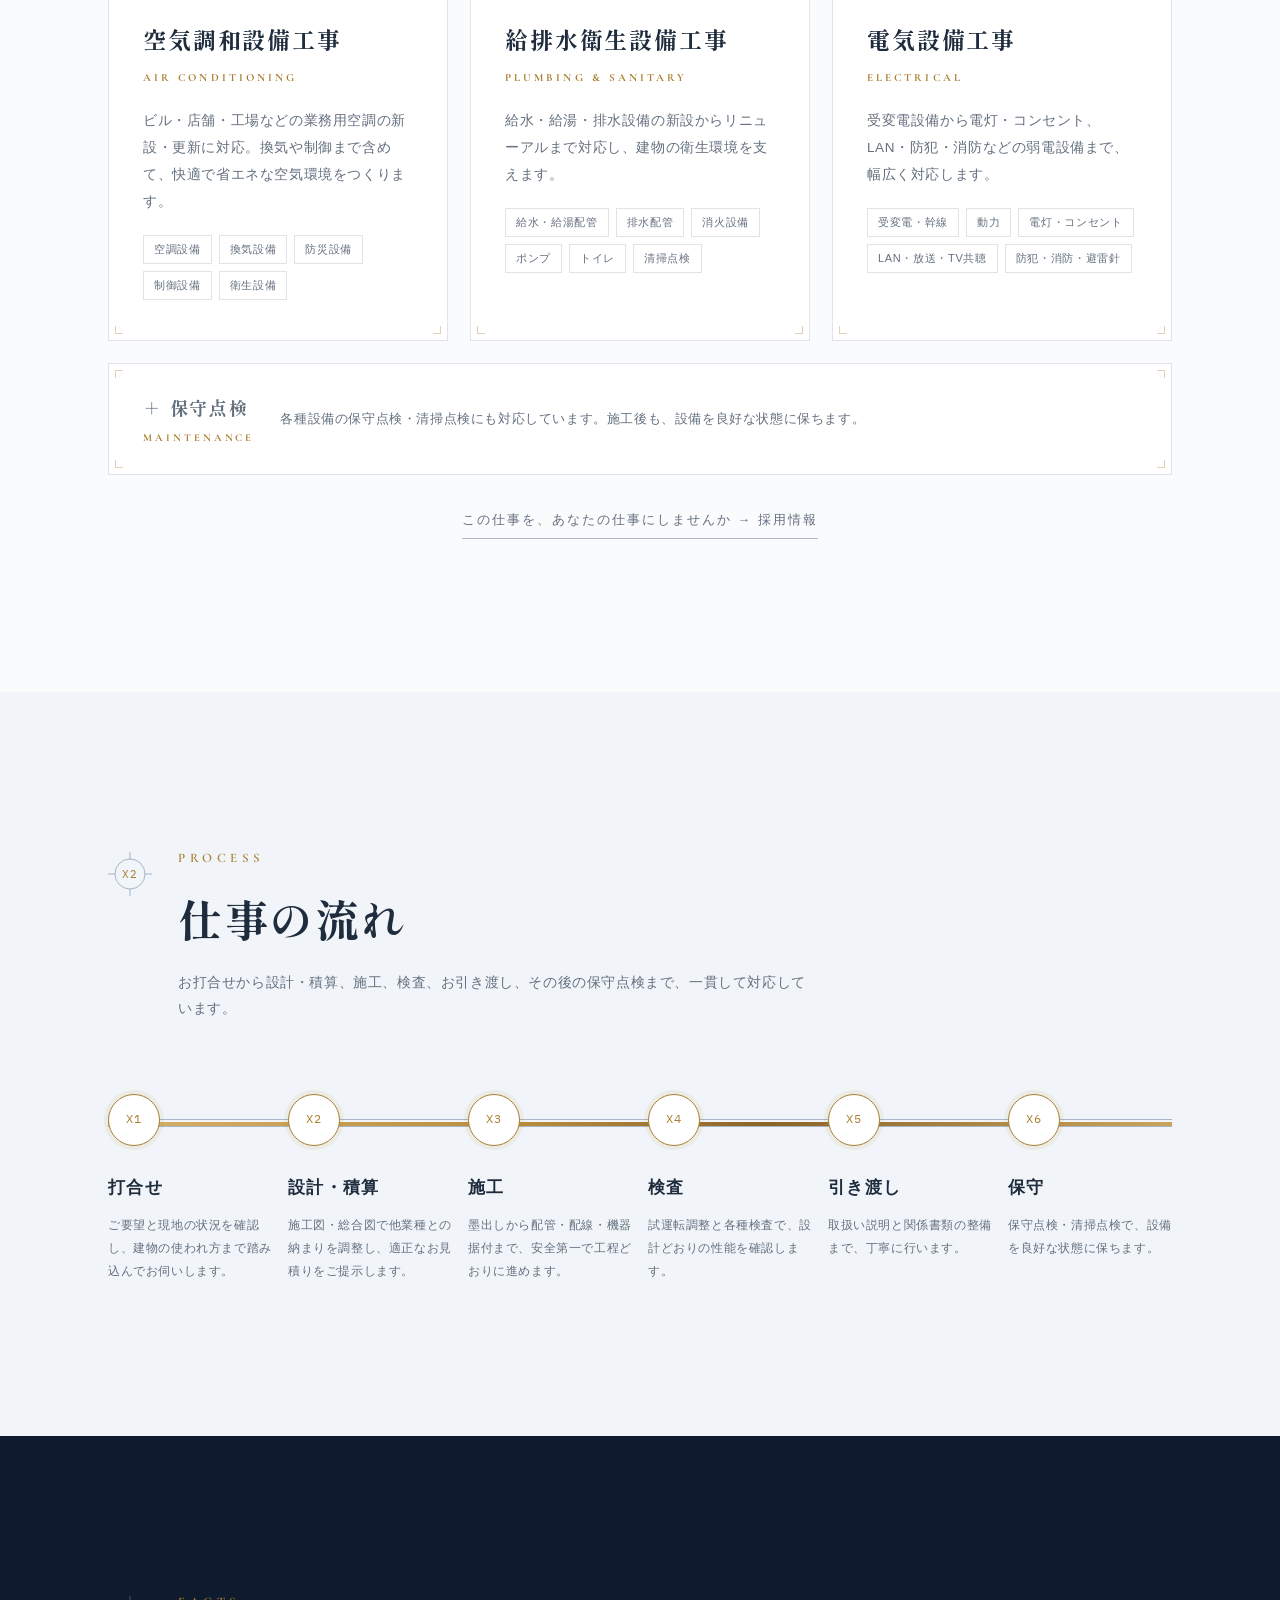
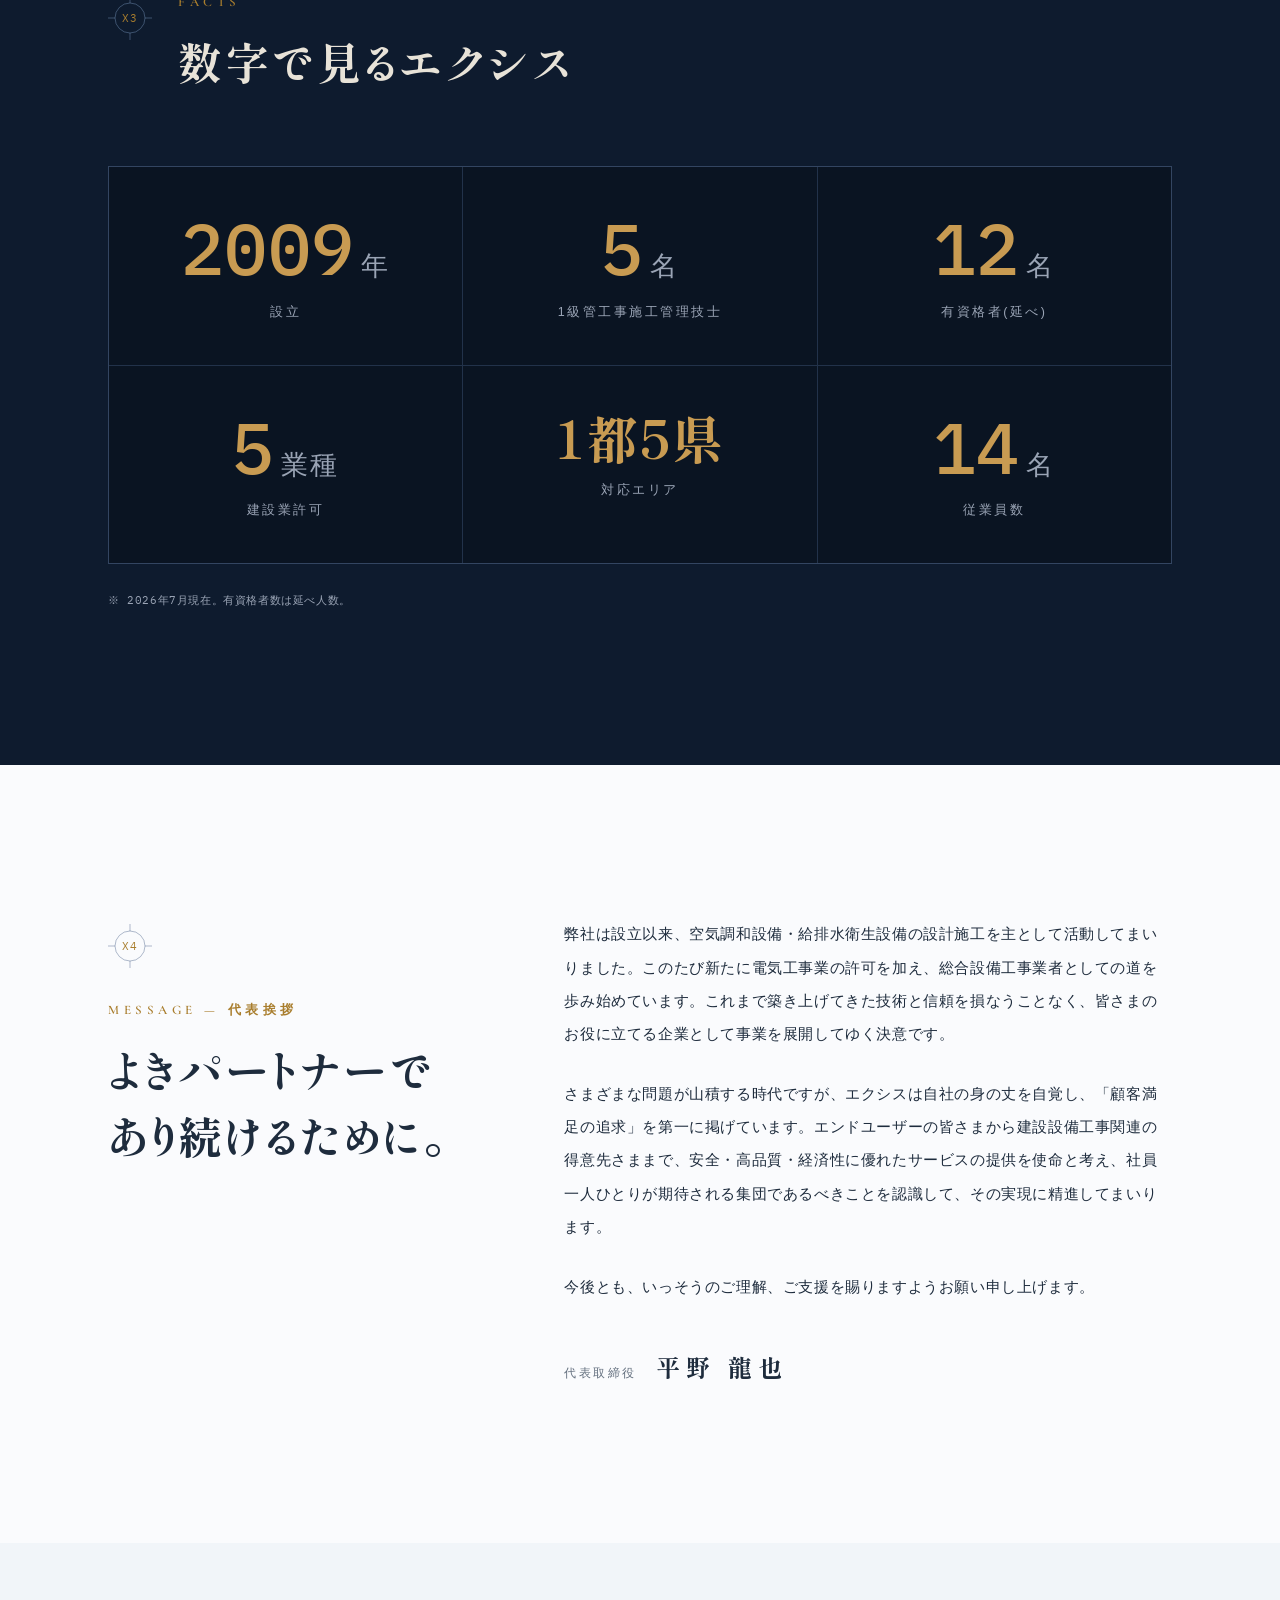
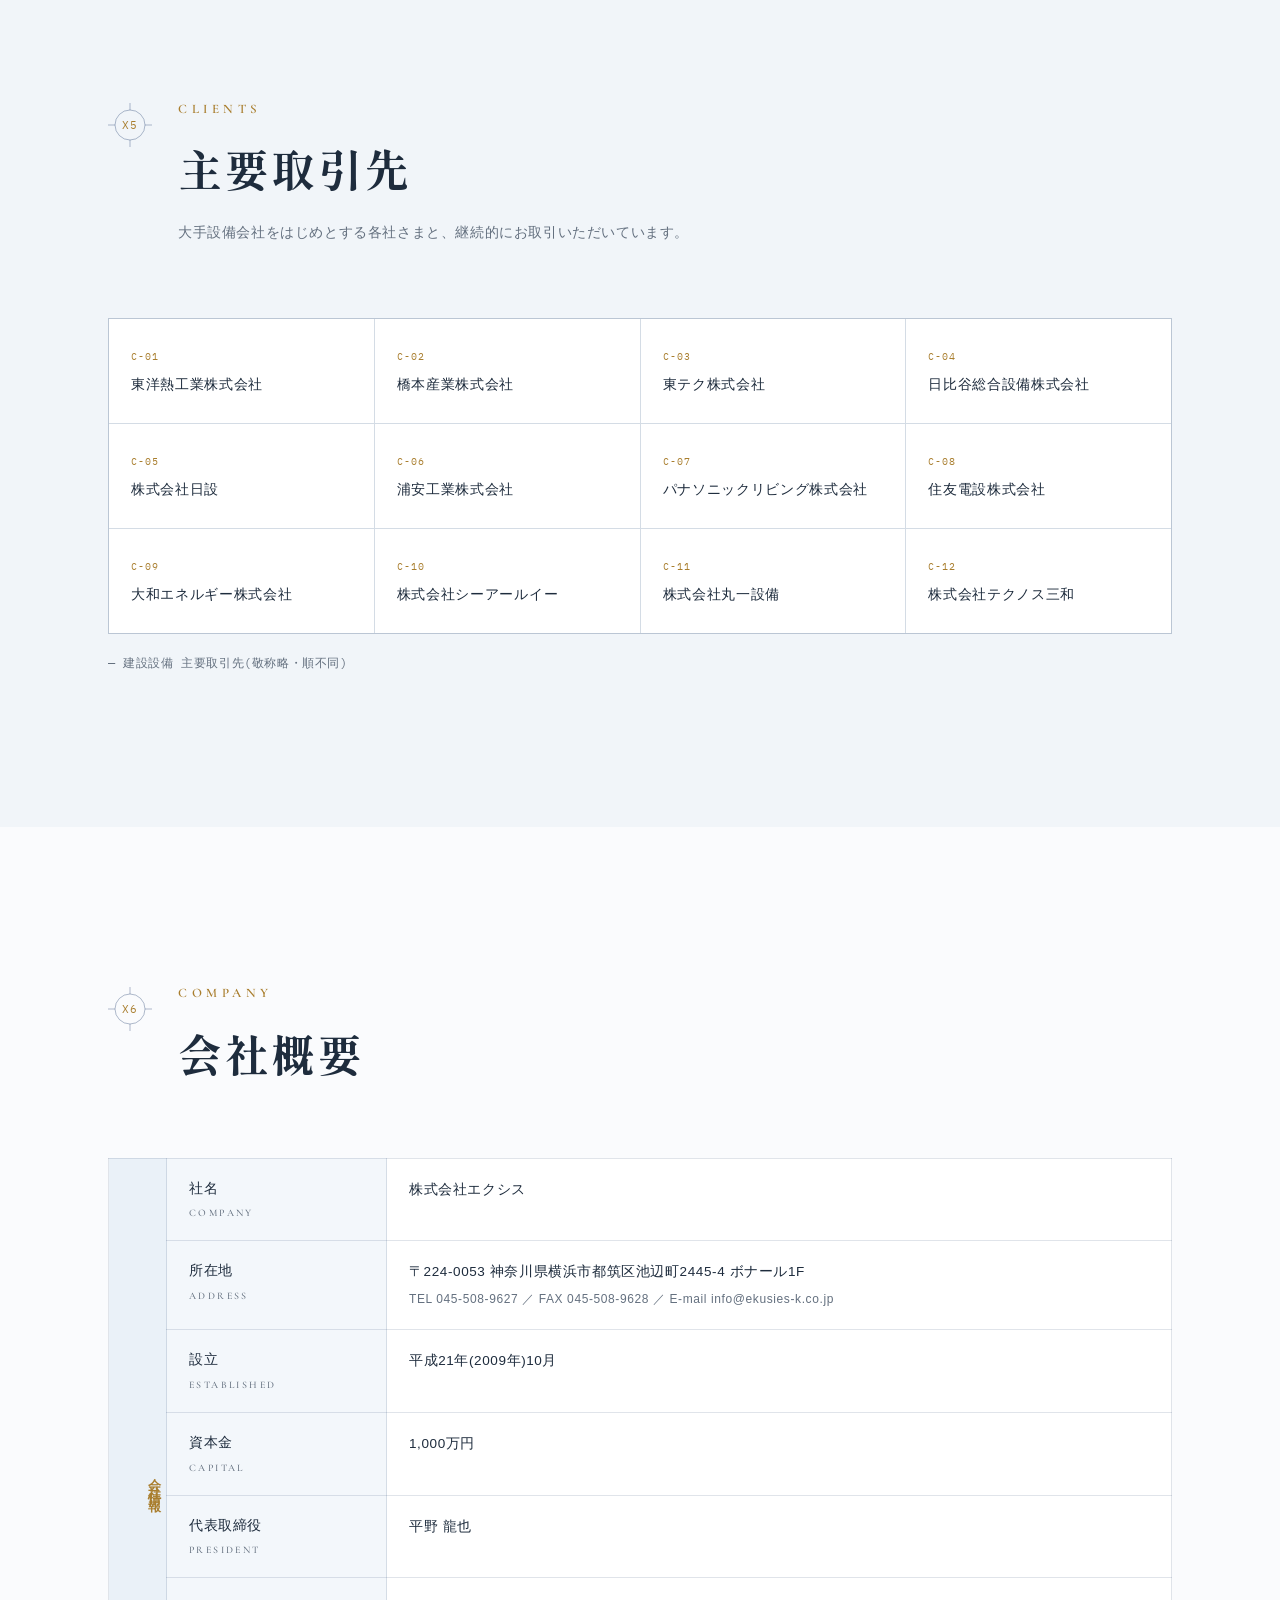
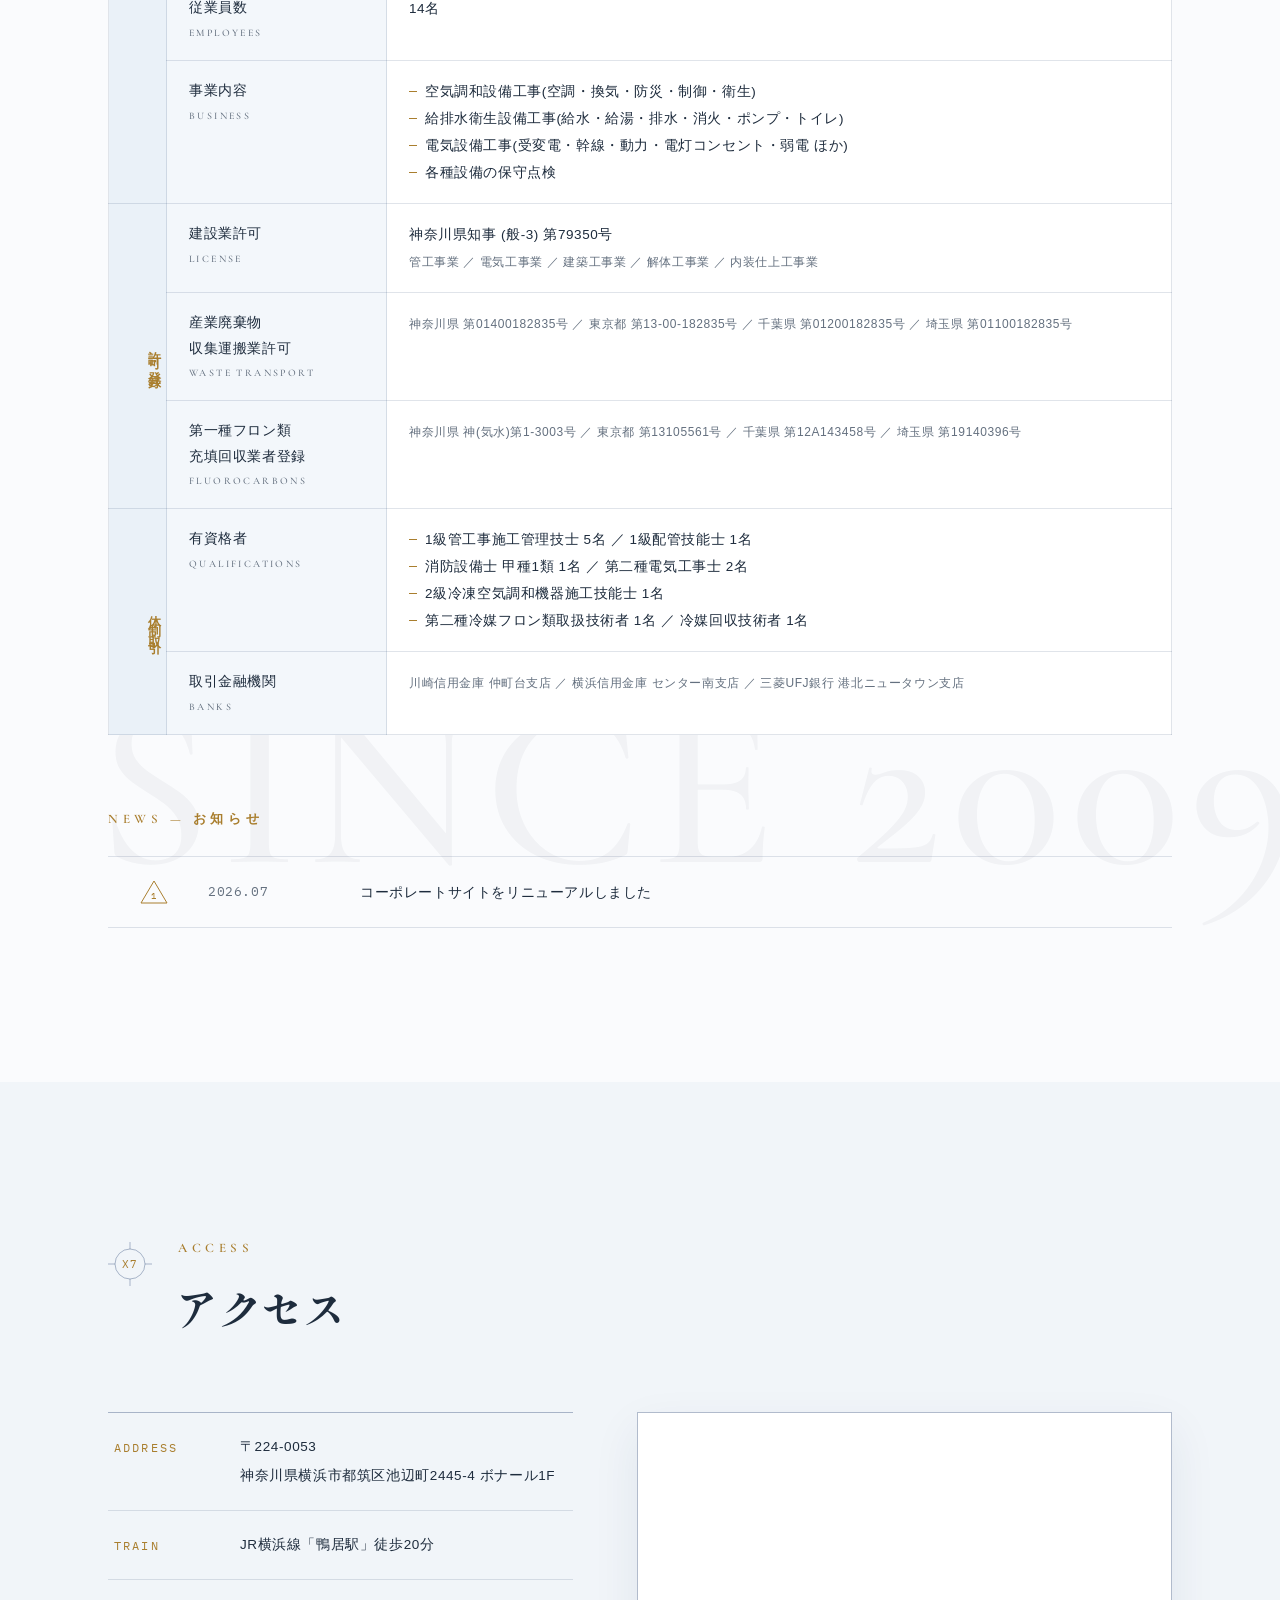
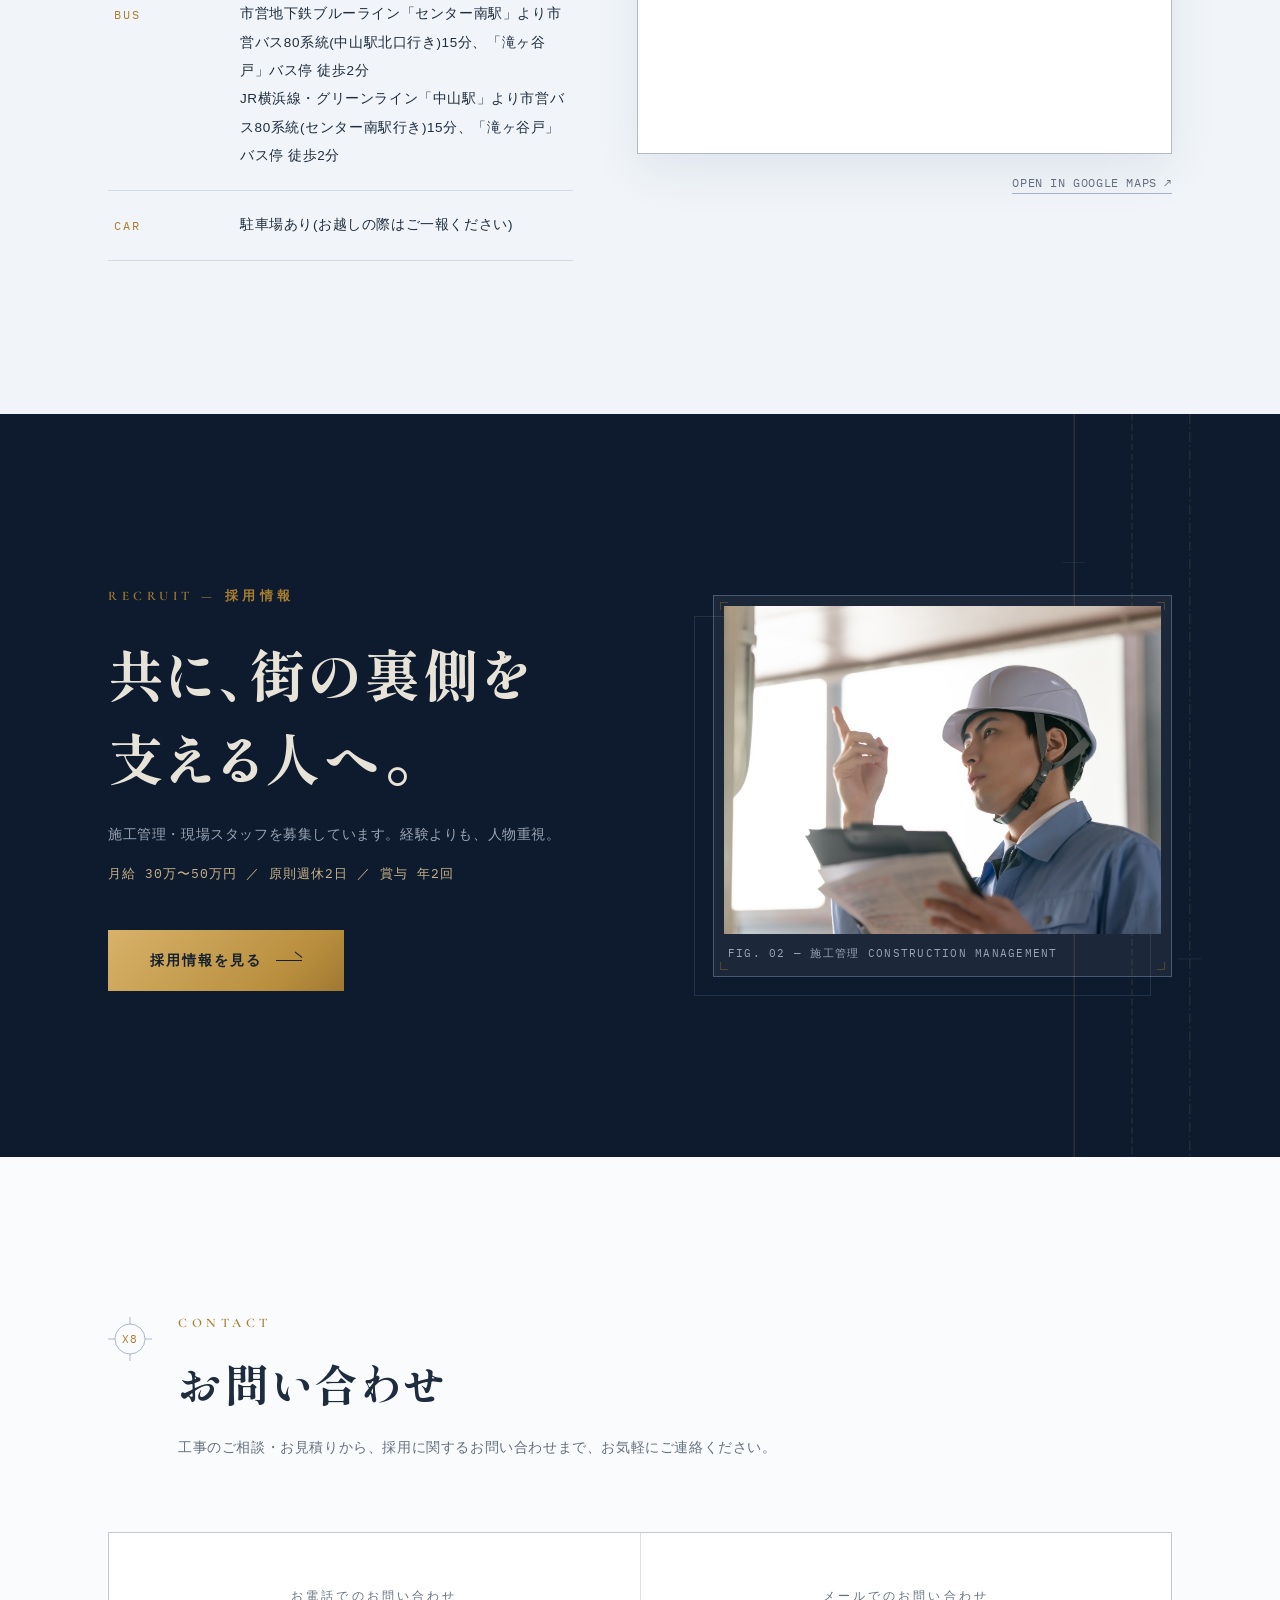
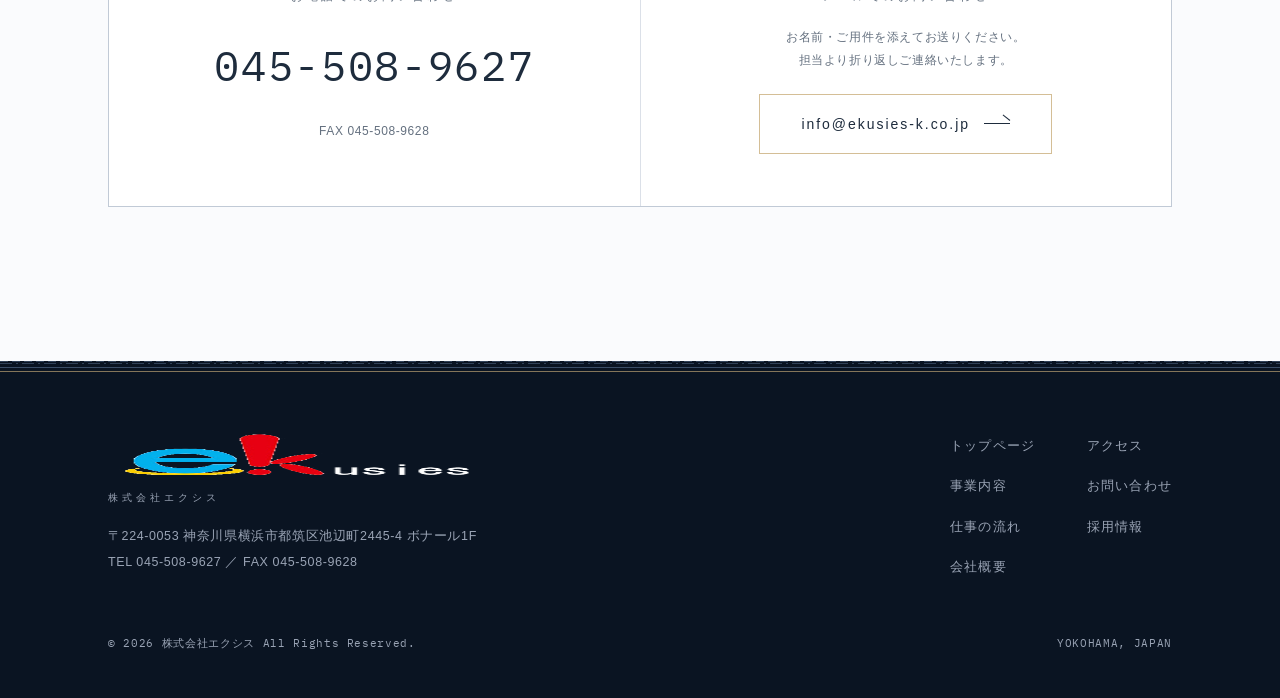
==== commit c1b6bded: "フッターを白抜きロゴに差し替え - 黒文字部分を白に反転した logo-white.png を生成(青・赤・黄のマークは維持) - 両ページのフッターをテキストロゴから画像ロゴに変更 - 不要になった" ====
--- a/index.html
+++ b/index.html
@@ -13,7 +13,7 @@
 <link rel="preconnect" href="https://fonts.googleapis.com">
 <link rel="preconnect" href="https://fonts.gstatic.com" crossorigin>
 <link href="https://fonts.googleapis.com/css2?family=Shippori+Mincho+B1:wght@500;700;800&family=Zen+Kaku+Gothic+New:wght@400;500;700&family=Cormorant+Garamond:ital,wght@0,500;0,600;1,500&family=IBM+Plex+Mono:wght@400;500&display=swap" rel="stylesheet">
-<link rel="stylesheet" href="assets/style.css?v=20260714">
+<link rel="stylesheet" href="assets/style.css?v=20260714b">
 <noscript><style>.reveal,.anim-scope .fp{opacity:1!important;transform:none!important}.anim-scope .dp{stroke-dashoffset:0!important;stroke-dasharray:none!important}.pipe-fill{transform:none!important}</style></noscript>
 </head>
 <body>
@@ -601,7 +601,7 @@
   <div class="footer-inner">
     <div class="footer-brand">
       <a href="index.html" class="brand" aria-label="株式会社エクシス トップページ">
-        <span class="brand-latin"><span class="b-e">e</span><span class="b-k">k</span><span class="b-bang">!</span>usies</span>
+        <img class="footer-logo" src="assets/img/logo-white.png" alt="ek!usies" width="258" height="139" loading="lazy">
         <span class="brand-ja">株式会社エクシス</span>
       </a>
       <address>
--- a/assets/style.css
+++ b/assets/style.css
@@ -169,10 +169,6 @@
 .site-header .brand { flex-direction: row; align-items: center; gap: 12px; }
 .brand-logo { height: 38px; width: auto; }
 .site-header .brand-ja { font-size: 10.5px; letter-spacing: 0.2em; color: var(--text); padding-top: 2px; }
-.brand-latin { font-family: var(--f-latin); font-weight: 600; font-size: 26px; letter-spacing: 0.02em; color: var(--text); }
-.brand-latin .b-e { color: var(--logo-blue); }
-.brand-latin .b-k { color: var(--copper); }
-.brand-latin .b-bang { color: var(--logo-yellow); }
 .brand-ja { font-size: 9.5px; letter-spacing: 0.42em; color: var(--text-muted); }
 
 .gnav { display: flex; align-items: center; gap: 34px; }
@@ -586,8 +582,9 @@
   max-width: var(--container); margin-inline: auto; padding: 56px var(--pad) 0;
   display: flex; justify-content: space-between; gap: 44px; flex-wrap: wrap;
 }
-.site-footer .brand-latin { color: var(--text-on-night); }
-.footer-brand .brand-latin { font-size: 30px; }
+.footer-logo { height: 48px; width: auto; }
+.site-footer .brand { gap: 14px; }
+.site-footer .brand-ja { color: var(--muted-on-night); }
 .footer-brand address { font-style: normal; margin-top: 20px; font-size: 12.5px; color: var(--muted-on-night); line-height: 2.1; }
 .footer-nav { display: flex; gap: clamp(28px, 4vw, 64px); }
 .footer-nav ul { display: flex; flex-direction: column; gap: 12px; }
